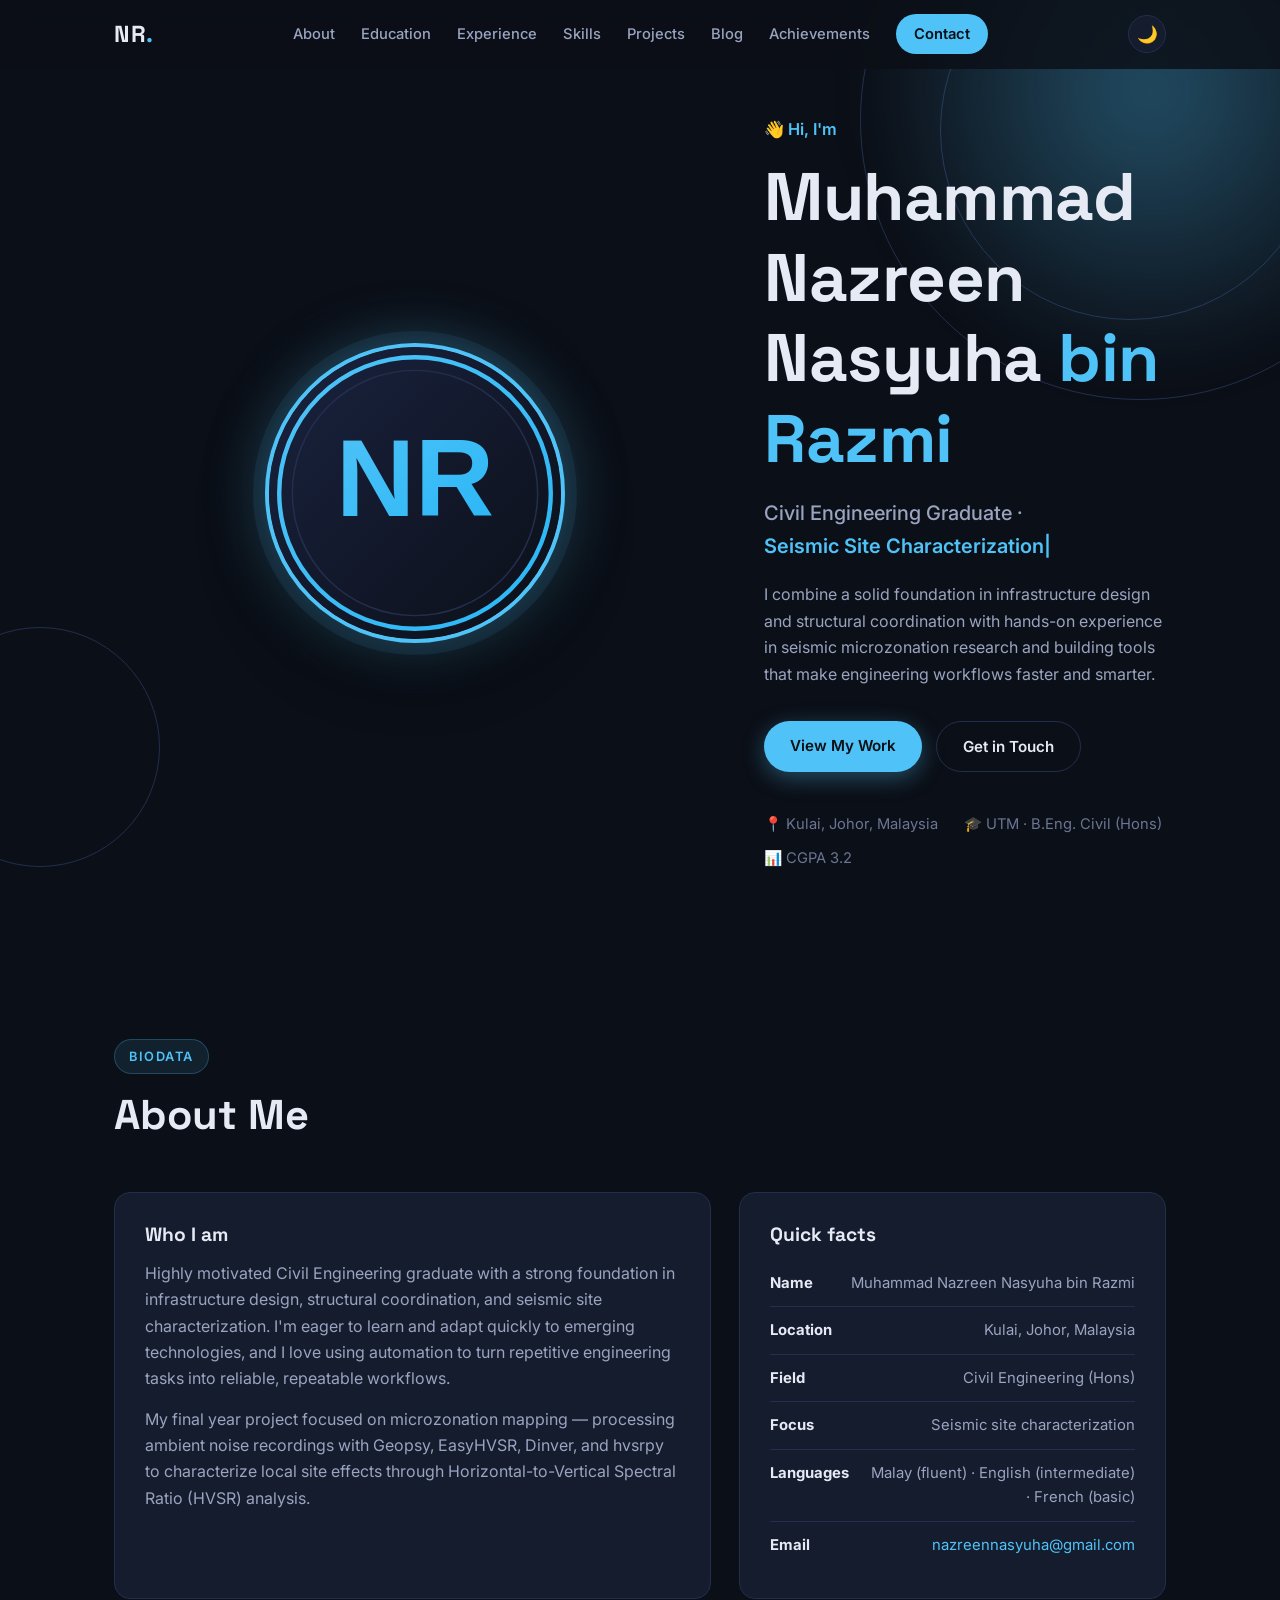
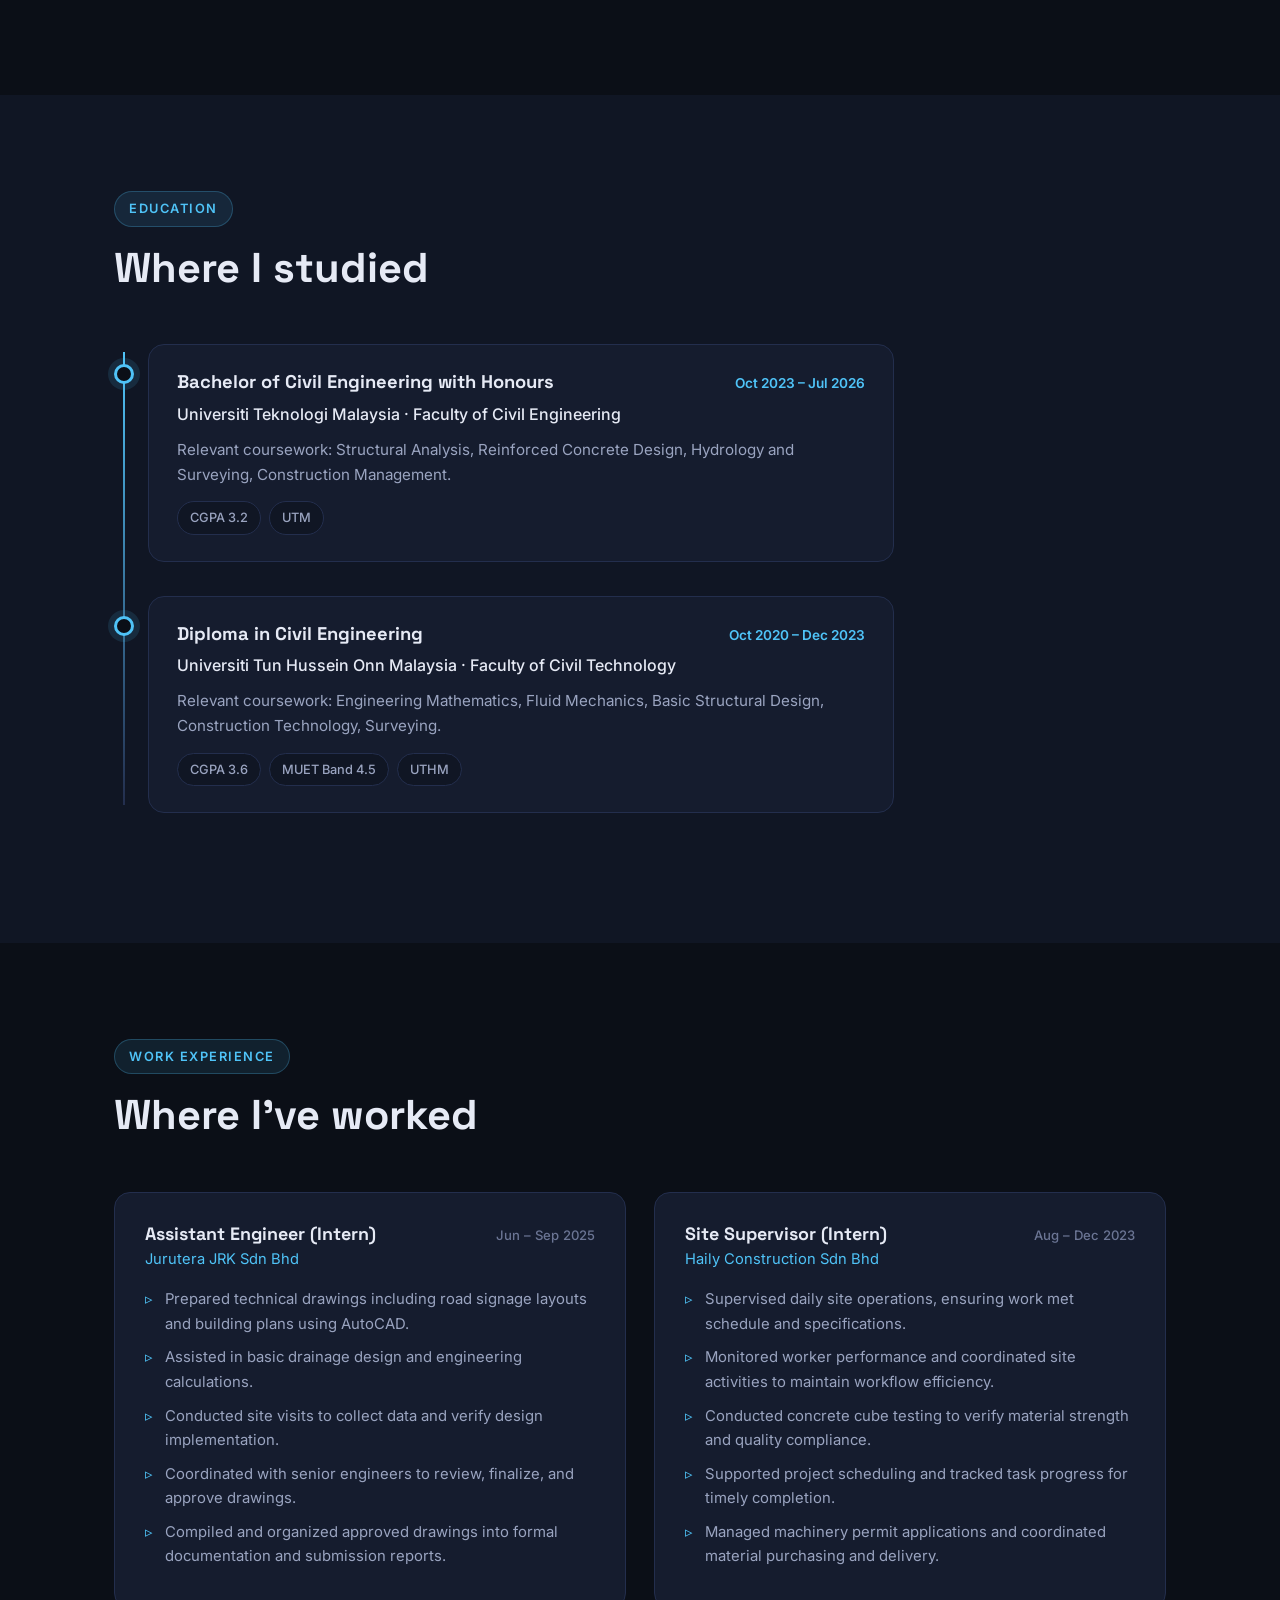
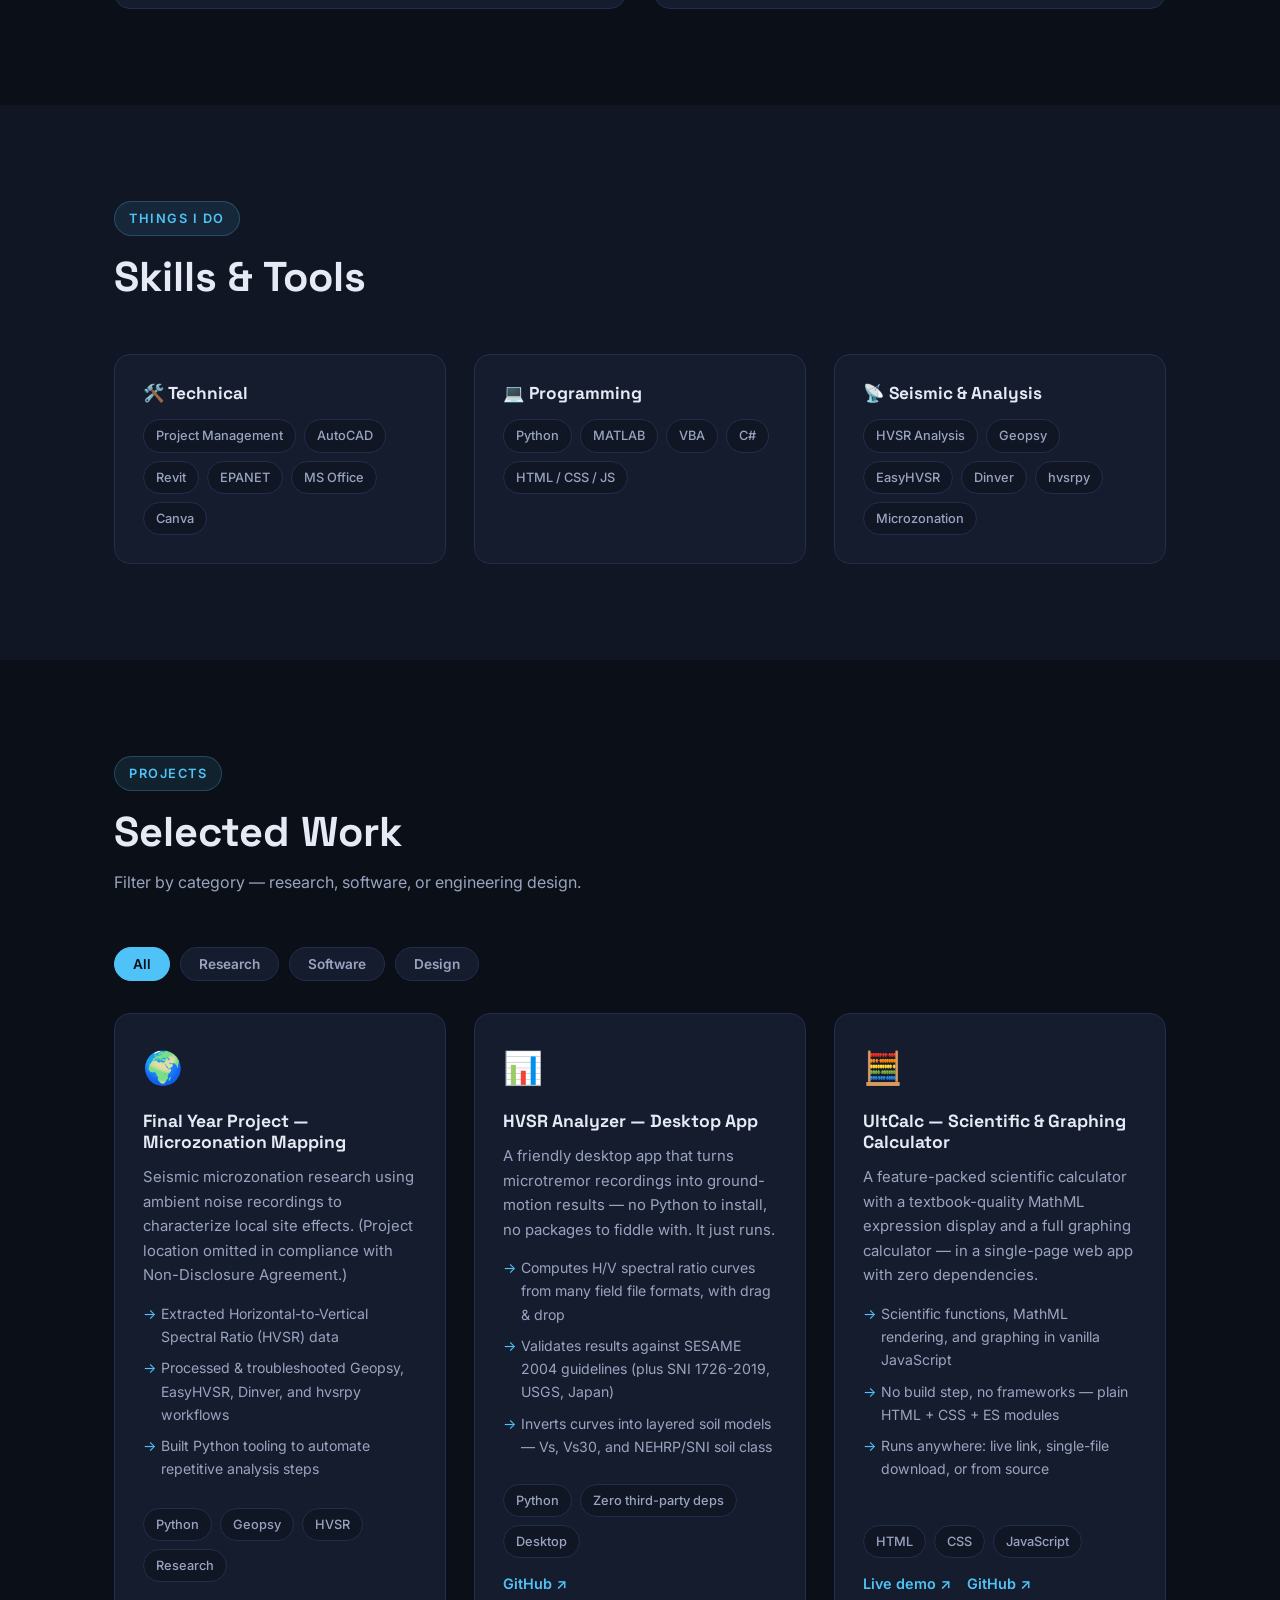
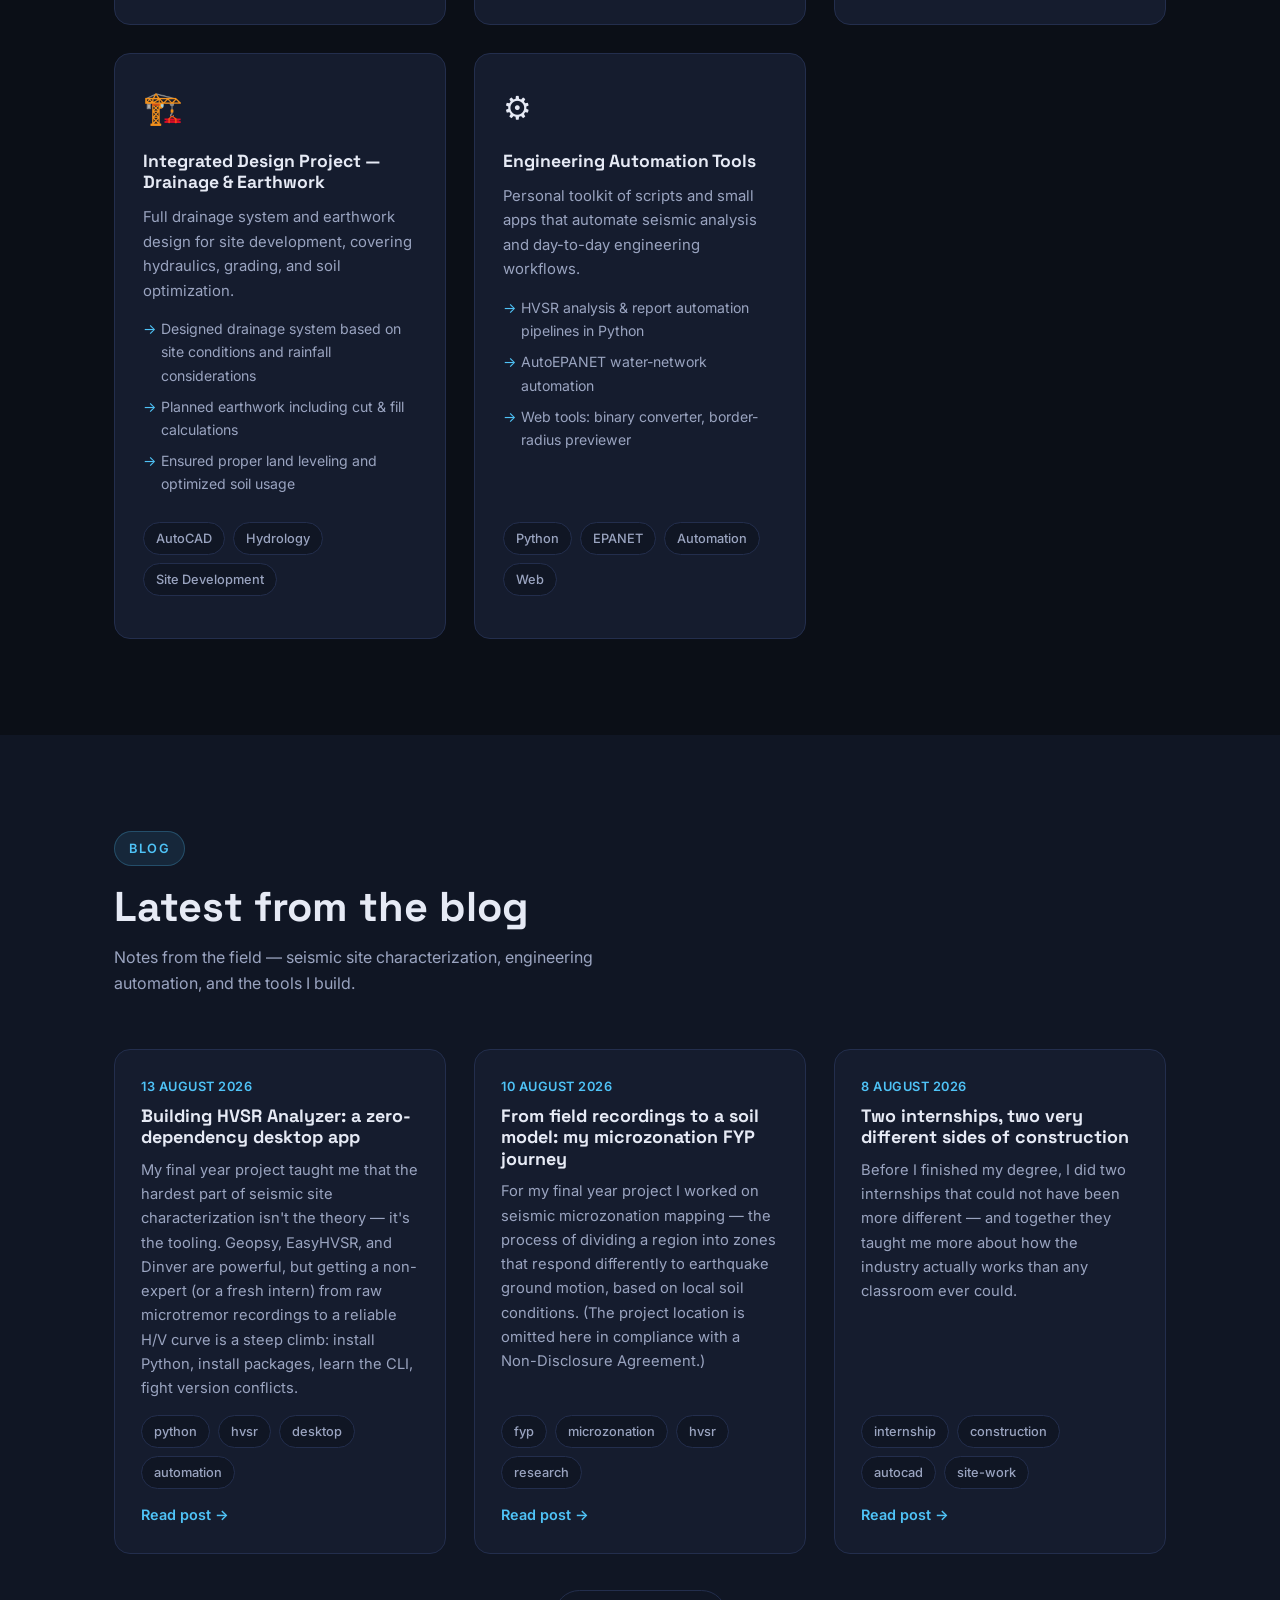
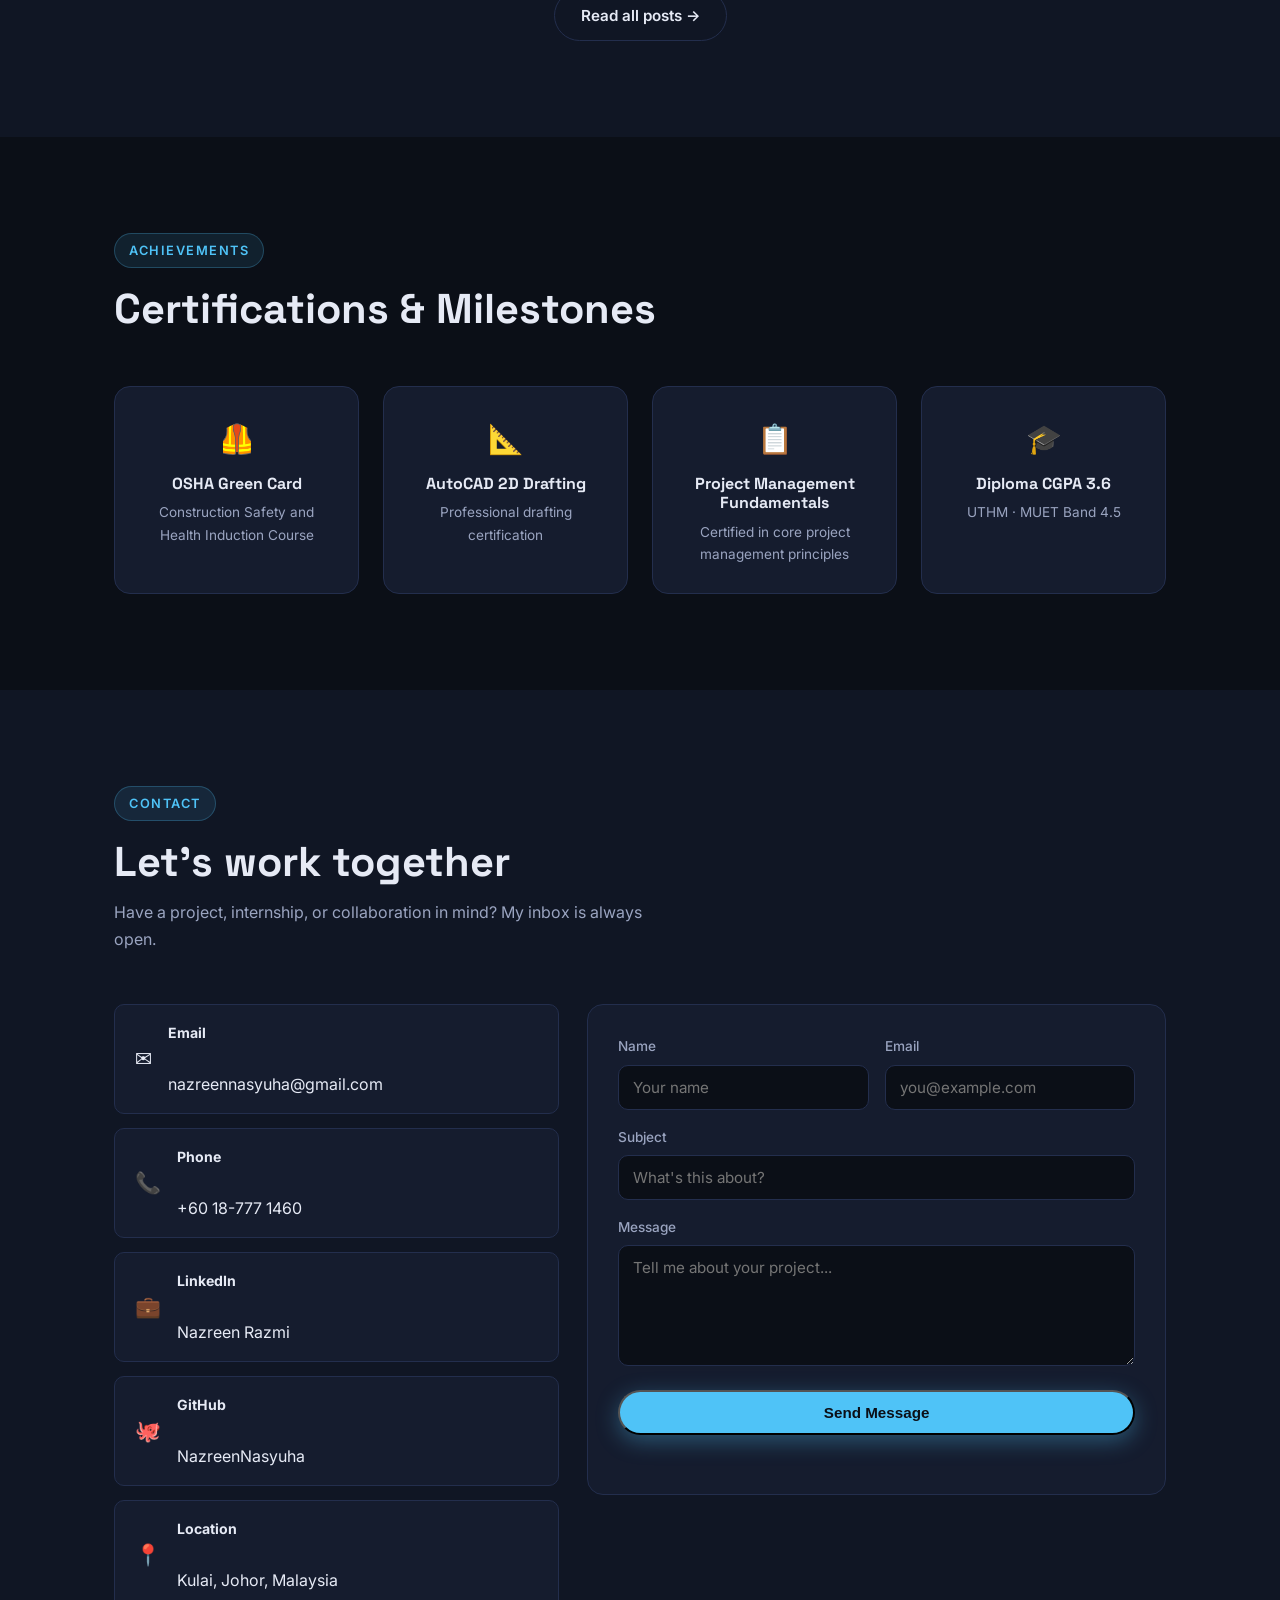
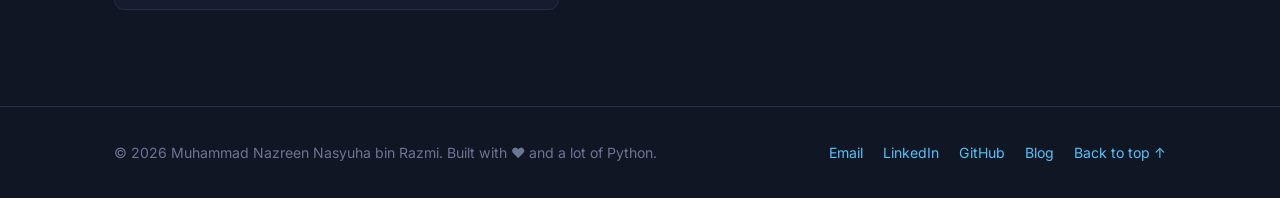
==== index.html @ c6baf962 "Add interactivity, homepage blog teaser, and third post Theme toggle, typing hero rotator, scrollspy" ====
<!DOCTYPE html>
<html lang="en">
<head>
  <meta charset="UTF-8" />
  <meta name="viewport" content="width=device-width, initial-scale=1.0" />
  <meta name="description" content="Muhammad Nazreen Nasyuha bin Razmi — Civil Engineering graduate specializing in seismic site characterization and engineering automation." />
  <title>Nazreen Razmi — Civil Engineer & Seismic Researcher</title>
  <link rel="preconnect" href="https://fonts.googleapis.com" />
  <link rel="preconnect" href="https://fonts.gstatic.com" crossorigin />
  <link href="https://fonts.googleapis.com/css2?family=Space+Grotesk:wght@400;500;600;700&family=Inter:wght@400;500;600&display=swap" rel="stylesheet" />
  <link rel="stylesheet" href="style.css" />
</head>
<body data-theme="dark">

  <!-- ============ NAVBAR ============ -->
  <header class="nav">
    <div class="nav-inner container">
      <a href="index.html" class="logo">NR<span class="logo-dot">.</span></a>
      <nav class="nav-links" id="navLinks">
        <a href="#about">About</a>
        <a href="#education">Education</a>
        <a href="#experience">Experience</a>
        <a href="#skills">Skills</a>
        <a href="#projects">Projects</a>
        <a href="blog/index.html">Blog</a>
        <a href="#achievements">Achievements</a>
        <a href="#contact" class="nav-cta">Contact</a>
      </nav>
      <div class="nav-actions">
        <button class="theme-toggle" id="themeToggle" aria-label="Toggle dark / light theme" title="Toggle theme">
          <span class="theme-icon theme-sun">☀️</span>
          <span class="theme-icon theme-moon">🌙</span>
        </button>
        <button class="nav-toggle" id="navToggle" aria-label="Toggle menu">
          <span></span><span></span><span></span>
        </button>
      </div>
    </div>
  </header>

  <!-- ============ HERO ============ -->
  <section class="hero" id="home">
    <div class="hero-bg" aria-hidden="true">
      <span class="ring ring-1"></span>
      <span class="ring ring-2"></span>
      <span class="ring ring-3"></span>
    </div>
    <div class="container hero-inner">
      <div class="hero-avatar reveal" aria-hidden="false">
        <!--
          Drop a real photo at assets/profile.jpg and it will be used automatically.
          Until then, the monogram avatar (assets/profile.svg) is shown.
        -->
        <img src="assets/profile.jpg" alt="Nazreen Razmi"
             onerror="this.onerror=null; this.src='assets/profile.svg';" />
      </div>
      <div class="hero-text">
      <p class="hero-eyebrow reveal">👋 Hi, I'm</p>
      <h1 class="hero-name reveal">
        Muhammad Nazreen<br />Nasyuha <span class="accent">bin Razmi</span>
      </h1>
      <p class="hero-title reveal">
        Civil Engineering Graduate · <span class="rotator" id="rotator">Seismic Site Characterization</span>
      </p>
      <p class="hero-sub reveal">
        I combine a solid foundation in infrastructure design and structural coordination with
        hands-on experience in seismic microzonation research and building tools that make
        engineering workflows faster and smarter.
      </p>
      <div class="hero-actions reveal">
        <a href="#projects" class="btn btn-primary">View My Work</a>
        <a href="#contact" class="btn btn-ghost">Get in Touch</a>
      </div>
      <div class="hero-meta reveal">
        <span>📍 Kulai, Johor, Malaysia</span>
        <span>🎓 UTM · B.Eng. Civil (Hons)</span>
        <span>📊 CGPA 3.2</span>
      </div>
      </div>
    </div>
  </section>

  <!-- ============ ABOUT / BIODATA ============ -->
  <section class="section" id="about">
    <div class="container">
      <div class="section-head reveal">
        <span class="section-tag">Biodata</span>
        <h2>About Me</h2>
      </div>
      <div class="about-grid">
        <div class="about-card reveal">
          <h3>Who I am</h3>
          <p>
            Highly motivated Civil Engineering graduate with a strong foundation in infrastructure
            design, structural coordination, and seismic site characterization. I'm eager to learn
            and adapt quickly to emerging technologies, and I love using automation to turn
            repetitive engineering tasks into reliable, repeatable workflows.
          </p>
          <p>
            My final year project focused on microzonation mapping — processing ambient noise
            recordings with Geopsy, EasyHVSR, Dinver, and hvsrpy to characterize local site
            effects through Horizontal-to-Vertical Spectral Ratio (HVSR) analysis.
          </p>
        </div>
        <div class="about-facts reveal">
          <h3>Quick facts</h3>
          <ul class="facts">
            <li><strong>Name</strong><span>Muhammad Nazreen Nasyuha bin Razmi</span></li>
            <li><strong>Location</strong><span>Kulai, Johor, Malaysia</span></li>
            <li><strong>Field</strong><span>Civil Engineering (Hons)</span></li>
            <li><strong>Focus</strong><span>Seismic site characterization</span></li>
            <li><strong>Languages</strong><span>Malay (fluent) · English (intermediate) · French (basic)</span></li>
            <li><strong>Email</strong><span><a href="mailto:nazreennasyuha@gmail.com">nazreennasyuha@gmail.com</a></span></li>
          </ul>
        </div>
      </div>
    </div>
  </section>

  <!-- ============ EDUCATION ============ -->
  <section class="section section-alt" id="education">
    <div class="container">
      <div class="section-head reveal">
        <span class="section-tag">Education</span>
        <h2>Where I studied</h2>
      </div>
      <div class="timeline">
        <div class="timeline-item reveal">
          <div class="timeline-marker"></div>
          <div class="timeline-card">
            <div class="timeline-head">
              <h3>Bachelor of Civil Engineering with Honours</h3>
              <span class="timeline-date">Oct 2023 – Jul 2026</span>
            </div>
            <p class="timeline-org">Universiti Teknologi Malaysia · Faculty of Civil Engineering</p>
            <p class="timeline-body">
              Relevant coursework: Structural Analysis, Reinforced Concrete Design, Hydrology and
              Surveying, Construction Management.
            </p>
            <div class="timeline-tags">
              <span class="chip">CGPA 3.2</span>
              <span class="chip">UTM</span>
            </div>
          </div>
        </div>
        <div class="timeline-item reveal">
          <div class="timeline-marker"></div>
          <div class="timeline-card">
            <div class="timeline-head">
              <h3>Diploma in Civil Engineering</h3>
              <span class="timeline-date">Oct 2020 – Dec 2023</span>
            </div>
            <p class="timeline-org">Universiti Tun Hussein Onn Malaysia · Faculty of Civil Technology</p>
            <p class="timeline-body">
              Relevant coursework: Engineering Mathematics, Fluid Mechanics, Basic Structural
              Design, Construction Technology, Surveying.
            </p>
            <div class="timeline-tags">
              <span class="chip">CGPA 3.6</span>
              <span class="chip">MUET Band 4.5</span>
              <span class="chip">UTHM</span>
            </div>
          </div>
        </div>
      </div>
    </div>
  </section>

  <!-- ============ EXPERIENCE ============ -->
  <section class="section" id="experience">
    <div class="container">
      <div class="section-head reveal">
        <span class="section-tag">Work Experience</span>
        <h2>Where I've worked</h2>
      </div>
      <div class="exp-grid">
        <article class="exp-card reveal">
          <div class="exp-top">
            <div>
              <h3>Assistant Engineer (Intern)</h3>
              <p class="exp-org">Jurutera JRK Sdn Bhd</p>
            </div>
            <span class="exp-date">Jun – Sep 2025</span>
          </div>
          <ul class="exp-list">
            <li>Prepared technical drawings including road signage layouts and building plans using AutoCAD.</li>
            <li>Assisted in basic drainage design and engineering calculations.</li>
            <li>Conducted site visits to collect data and verify design implementation.</li>
            <li>Coordinated with senior engineers to review, finalize, and approve drawings.</li>
            <li>Compiled and organized approved drawings into formal documentation and submission reports.</li>
          </ul>
        </article>
        <article class="exp-card reveal">
          <div class="exp-top">
            <div>
              <h3>Site Supervisor (Intern)</h3>
              <p class="exp-org">Haily Construction Sdn Bhd</p>
            </div>
            <span class="exp-date">Aug – Dec 2023</span>
          </div>
          <ul class="exp-list">
            <li>Supervised daily site operations, ensuring work met schedule and specifications.</li>
            <li>Monitored worker performance and coordinated site activities to maintain workflow efficiency.</li>
            <li>Conducted concrete cube testing to verify material strength and quality compliance.</li>
            <li>Supported project scheduling and tracked task progress for timely completion.</li>
            <li>Managed machinery permit applications and coordinated material purchasing and delivery.</li>
          </ul>
        </article>
      </div>
    </div>
  </section>

  <!-- ============ SKILLS ============ -->
  <section class="section section-alt" id="skills">
    <div class="container">
      <div class="section-head reveal">
        <span class="section-tag">Things I do</span>
        <h2>Skills &amp; Tools</h2>
      </div>
      <div class="skills-grid">
        <div class="skill-card reveal">
          <h3>🛠️ Technical</h3>
          <div class="skill-tags">
            <span class="chip">Project Management</span>
            <span class="chip">AutoCAD</span>
            <span class="chip">Revit</span>
            <span class="chip">EPANET</span>
            <span class="chip">MS Office</span>
            <span class="chip">Canva</span>
          </div>
        </div>
        <div class="skill-card reveal">
          <h3>💻 Programming</h3>
          <div class="skill-tags">
            <span class="chip">Python</span>
            <span class="chip">MATLAB</span>
            <span class="chip">VBA</span>
            <span class="chip">C#</span>
            <span class="chip">HTML / CSS / JS</span>
          </div>
        </div>
        <div class="skill-card reveal">
          <h3>📡 Seismic &amp; Analysis</h3>
          <div class="skill-tags">
            <span class="chip">HVSR Analysis</span>
            <span class="chip">Geopsy</span>
            <span class="chip">EasyHVSR</span>
            <span class="chip">Dinver</span>
            <span class="chip">hvsrpy</span>
            <span class="chip">Microzonation</span>
          </div>
        </div>
      </div>
    </div>
  </section>

  <!-- ============ PROJECTS ============ -->
  <section class="section" id="projects">
    <div class="container">
      <div class="section-head reveal">
        <span class="section-tag">Projects</span>
        <h2>Selected Work</h2>
        <p class="section-sub">Filter by category — research, software, or engineering design.</p>
      </div>
      <div class="filter-bar reveal" id="projectFilters">
        <button class="filter-chip active" data-filter="all">All</button>
        <button class="filter-chip" data-filter="research">Research</button>
        <button class="filter-chip" data-filter="software">Software</button>
        <button class="filter-chip" data-filter="design">Design</button>
      </div>
      <div class="project-grid" id="projectGrid">
        <article class="project-card reveal" data-category="research">
          <div class="project-icon">🌍</div>
          <h3>Final Year Project — Microzonation Mapping</h3>
          <p>
            Seismic microzonation research using ambient noise recordings to characterize local
            site effects. (Project location omitted in compliance with Non-Disclosure Agreement.)
          </p>
          <ul class="project-points">
            <li>Extracted Horizontal-to-Vertical Spectral Ratio (HVSR) data</li>
            <li>Processed &amp; troubleshooted Geopsy, EasyHVSR, Dinver, and hvsrpy workflows</li>
            <li>Built Python tooling to automate repetitive analysis steps</li>
          </ul>
          <div class="project-tags">
            <span class="chip">Python</span>
            <span class="chip">Geopsy</span>
            <span class="chip">HVSR</span>
            <span class="chip">Research</span>
          </div>
        </article>
        <article class="project-card reveal" data-category="software">
          <div class="project-icon">📊</div>
          <h3>HVSR Analyzer — Desktop App</h3>
          <p>
            A friendly desktop app that turns microtremor recordings into ground-motion results —
            no Python to install, no packages to fiddle with. It just runs.
          </p>
          <ul class="project-points">
            <li>Computes H/V spectral ratio curves from many field file formats, with drag &amp; drop</li>
            <li>Validates results against SESAME 2004 guidelines (plus SNI 1726-2019, USGS, Japan)</li>
            <li>Inverts curves into layered soil models — Vs, Vs30, and NEHRP/SNI soil class</li>
          </ul>
          <div class="project-tags">
            <span class="chip">Python</span>
            <span class="chip">Zero third-party deps</span>
            <span class="chip">Desktop</span>
          </div>
          <div class="project-links">
            <a href="https://github.com/NazreenNasyuha/HVSR_Analyzer" target="_blank" rel="noopener">GitHub ↗</a>
          </div>
        </article>
        <article class="project-card reveal" data-category="software">
          <div class="project-icon">🧮</div>
          <h3>UltCalc — Scientific &amp; Graphing Calculator</h3>
          <p>
            A feature-packed scientific calculator with a textbook-quality MathML expression
            display and a full graphing calculator — in a single-page web app with zero dependencies.
          </p>
          <ul class="project-points">
            <li>Scientific functions, MathML rendering, and graphing in vanilla JavaScript</li>
            <li>No build step, no frameworks — plain HTML + CSS + ES modules</li>
            <li>Runs anywhere: live link, single-file download, or from source</li>
          </ul>
          <div class="project-tags">
            <span class="chip">HTML</span>
            <span class="chip">CSS</span>
            <span class="chip">JavaScript</span>
          </div>
          <div class="project-links">
            <a href="https://nazreennasyuha.github.io/UtlCalculator/" target="_blank" rel="noopener">Live demo ↗</a>
            <a href="https://github.com/NazreenNasyuha/UtlCalculator" target="_blank" rel="noopener">GitHub ↗</a>
          </div>
        </article>
        <article class="project-card reveal" data-category="design">
          <div class="project-icon">🏗️</div>
          <h3>Integrated Design Project — Drainage &amp; Earthwork</h3>
          <p>
            Full drainage system and earthwork design for site development, covering hydraulics,
            grading, and soil optimization.
          </p>
          <ul class="project-points">
            <li>Designed drainage system based on site conditions and rainfall considerations</li>
            <li>Planned earthwork including cut &amp; fill calculations</li>
            <li>Ensured proper land leveling and optimized soil usage</li>
          </ul>
          <div class="project-tags">
            <span class="chip">AutoCAD</span>
            <span class="chip">Hydrology</span>
            <span class="chip">Site Development</span>
          </div>
        </article>
        <article class="project-card reveal" data-category="software">
          <div class="project-icon">⚙️</div>
          <h3>Engineering Automation Tools</h3>
          <p>
            Personal toolkit of scripts and small apps that automate seismic analysis and
            day-to-day engineering workflows.
          </p>
          <ul class="project-points">
            <li>HVSR analysis &amp; report automation pipelines in Python</li>
            <li>AutoEPANET water-network automation</li>
            <li>Web tools: binary converter, border-radius previewer</li>
          </ul>
          <div class="project-tags">
            <span class="chip">Python</span>
            <span class="chip">EPANET</span>
            <span class="chip">Automation</span>
            <span class="chip">Web</span>
          </div>
        </article>
      </div>
    </div>
  </section>

  <!-- ============ BLOG TEASER ============ -->
  <section class="section section-alt" id="blog">
    <div class="container">
      <div class="section-head reveal">
        <span class="section-tag">Blog</span>
        <h2>Latest from the blog</h2>
        <p class="section-sub">Notes from the field — seismic site characterization, engineering automation, and the tools I build.</p>
      </div>
      <!-- BLOG-TEASER-START -->
<div class="blog-grid" id="blogTeaser">
        <article class="blog-card reveal visible">
          <span class="blog-date">13 August 2026</span>
          <h3><a href="blog/posts/building-hvsr-analyzer.html">Building HVSR Analyzer: a zero-dependency desktop app</a></h3>
          <p>My final year project taught me that the hardest part of seismic site characterization isn't the theory — it's the tooling. Geopsy, EasyHVSR, and Dinver are powerful, but getting a non-expert (or a fresh intern) from raw microtremor recordings to a reliable H/V curve is a steep climb: install Python, install packages, learn the CLI, fight version conflicts.</p>
          <div class="project-tags"><span class="chip">python</span>
            <span class="chip">hvsr</span>
            <span class="chip">desktop</span>
            <span class="chip">automation</span></div>
          <a class="read-more" href="blog/posts/building-hvsr-analyzer.html">Read post →</a>
        </article>
        <article class="blog-card reveal visible">
          <span class="blog-date">10 August 2026</span>
          <h3><a href="blog/posts/from-field-recordings-to-soil-model.html">From field recordings to a soil model: my microzonation FYP journey</a></h3>
          <p>For my final year project I worked on seismic microzonation mapping — the process of dividing a region into zones that respond differently to earthquake ground motion, based on local soil conditions. (The project location is omitted here in compliance with a Non-Disclosure Agreement.)</p>
          <div class="project-tags"><span class="chip">fyp</span>
            <span class="chip">microzonation</span>
            <span class="chip">hvsr</span>
            <span class="chip">research</span></div>
          <a class="read-more" href="blog/posts/from-field-recordings-to-soil-model.html">Read post →</a>
        </article>
        <article class="blog-card reveal visible">
          <span class="blog-date">8 August 2026</span>
          <h3><a href="blog/posts/two-internships-two-sides-of-construction.html">Two internships, two very different sides of construction</a></h3>
          <p>Before I finished my degree, I did two internships that could not have been more different — and together they taught me more about how the industry actually works than any classroom ever could.</p>
          <div class="project-tags"><span class="chip">internship</span>
            <span class="chip">construction</span>
            <span class="chip">autocad</span>
            <span class="chip">site-work</span></div>
          <a class="read-more" href="blog/posts/two-internships-two-sides-of-construction.html">Read post →</a>
        </article>
      </div>
<!-- BLOG-TEASER-END -->
      <div class="teaser-more reveal">
        <a href="blog/index.html" class="btn btn-ghost">Read all posts →</a>
      </div>
    </div>
  </section>

  <!-- ============ ACHIEVEMENTS ============ -->
  <section class="section" id="achievements">
    <div class="container">
      <div class="section-head reveal">
        <span class="section-tag">Achievements</span>
        <h2>Certifications &amp; Milestones</h2>
      </div>
      <div class="ach-grid">
        <div class="ach-card reveal">
          <span class="ach-icon">🦺</span>
          <h3>OSHA Green Card</h3>
          <p>Construction Safety and Health Induction Course</p>
        </div>
        <div class="ach-card reveal">
          <span class="ach-icon">📐</span>
          <h3>AutoCAD 2D Drafting</h3>
          <p>Professional drafting certification</p>
        </div>
        <div class="ach-card reveal">
          <span class="ach-icon">📋</span>
          <h3>Project Management Fundamentals</h3>
          <p>Certified in core project management principles</p>
        </div>
        <div class="ach-card reveal">
          <span class="ach-icon">🎓</span>
          <h3>Diploma CGPA 3.6</h3>
          <p>UTHM · MUET Band 4.5</p>
        </div>
      </div>
    </div>
  </section>

  <!-- ============ CONTACT ============ -->
  <section class="section section-alt" id="contact">
    <div class="container">
      <div class="section-head reveal">
        <span class="section-tag">Contact</span>
        <h2>Let's work together</h2>
        <p class="section-sub">Have a project, internship, or collaboration in mind? My inbox is always open.</p>
      </div>
      <div class="contact-grid">
        <div class="contact-info reveal">
          <a href="mailto:nazreennasyuha@gmail.com" class="contact-row">
            <span class="contact-icon">✉️</span>
            <span><strong>Email</strong><br />nazreennasyuha@gmail.com</span>
          </a>
          <a href="tel:+60187771460" class="contact-row">
            <span class="contact-icon">📞</span>
            <span><strong>Phone</strong><br />+60 18-777 1460</span>
          </a>
          <a href="https://www.linkedin.com/in/nazreenrazmi/" target="_blank" rel="noopener" class="contact-row">
            <span class="contact-icon">💼</span>
            <span><strong>LinkedIn</strong><br />Nazreen Razmi</span>
          </a>
          <a href="https://github.com/NazreenNasyuha" target="_blank" rel="noopener" class="contact-row">
            <span class="contact-icon">🐙</span>
            <span><strong>GitHub</strong><br />NazreenNasyuha</span>
          </a>
          <div class="contact-row">
            <span class="contact-icon">📍</span>
            <span><strong>Location</strong><br />Kulai, Johor, Malaysia</span>
          </div>
        </div>
        <form class="contact-form reveal" id="contactForm">
          <div class="form-row">
            <div class="form-field">
              <label for="name">Name</label>
              <input type="text" id="name" name="name" placeholder="Your name" required />
            </div>
            <div class="form-field">
              <label for="email">Email</label>
              <input type="email" id="email" name="email" placeholder="you@example.com" required />
            </div>
          </div>
          <div class="form-field">
            <label for="subject">Subject</label>
            <input type="text" id="subject" name="subject" placeholder="What's this about?" />
          </div>
          <div class="form-field">
            <label for="message">Message</label>
            <textarea id="message" name="message" rows="5" placeholder="Tell me about your project..." required></textarea>
          </div>
          <button type="submit" class="btn btn-primary btn-block">Send Message</button>
          <p class="form-note" id="formNote"></p>
        </form>
      </div>
    </div>
  </section>

  <!-- ============ FOOTER ============ -->
  <footer class="footer">
    <div class="container footer-inner">
      <p>© <span id="year"></span> Muhammad Nazreen Nasyuha bin Razmi. Built with ❤️ and a lot of Python.</p>
      <div class="footer-links">
        <a href="mailto:nazreennasyuha@gmail.com">Email</a>
        <a href="https://www.linkedin.com/in/nazreenrazmi/" target="_blank" rel="noopener">LinkedIn</a>
        <a href="https://github.com/NazreenNasyuha" target="_blank" rel="noopener">GitHub</a>
        <a href="blog/index.html">Blog</a>
        <a href="#home">Back to top ↑</a>
      </div>
    </div>
  </footer>

  <button class="to-top" id="toTop" aria-label="Back to top">↑</button>

  <script src="script.js"></script>
</body>
</html>
---- style.css ----
/* ============================================================
   Nazreen Razmi — Portfolio
   Modern dark theme (with light theme via [data-theme="light"])
   ============================================================ */

:root {
  --bg: #0b0f17;
  --bg-alt: #101624;
  --bg-card: #151c2e;
  --bg-card-hover: #1a2340;
  --border: #232e4d;
  --text: #e6eaf5;
  --text-dim: #9aa4c0;
  --text-faint: #6b7594;
  --accent: #4fc3f7;
  --accent-strong: #29b6f6;
  --accent-glow: rgba(79, 195, 247, 0.35);
  --nav-bg: rgba(11, 15, 23, 0.82);
  --radius: 16px;
  --radius-sm: 10px;
  --maxw: 1100px;
  --nav-h: 68px;
}

/* ---------- Light theme ---------- */
[data-theme="light"] {
  --bg: #f6f8fc;
  --bg-alt: #eef2f9;
  --bg-card: #ffffff;
  --bg-card-hover: #f0f4fb;
  --border: #dbe2ef;
  --text: #141a2e;
  --text-dim: #4a5570;
  --text-faint: #7b86a3;
  --accent: #0288d1;
  --accent-strong: #0277bd;
  --accent-glow: rgba(2, 136, 209, 0.18);
  --nav-bg: rgba(246, 248, 252, 0.85);
}

* {
  margin: 0;
  padding: 0;
  box-sizing: border-box;
}

html {
  scroll-behavior: smooth;
  scroll-padding-top: var(--nav-h);
}

body {
  font-family: "Inter", system-ui, -apple-system, "Segoe UI", sans-serif;
  background: var(--bg);
  color: var(--text);
  line-height: 1.65;
  -webkit-font-smoothing: antialiased;
  transition: background 0.3s ease, color 0.3s ease;
}

h1, h2, h3 {
  font-family: "Space Grotesk", "Inter", sans-serif;
  line-height: 1.2;
}

a {
  color: var(--accent);
  text-decoration: none;
  transition: color 0.2s ease;
}

a:hover {
  color: var(--accent-strong);
}

img {
  max-width: 100%;
}

.container {
  max-width: var(--maxw);
  margin: 0 auto;
  padding: 0 24px;
}

.accent {
  color: var(--accent);
}

/* ---------- Navbar ---------- */
.nav {
  position: fixed;
  top: 0;
  left: 0;
  right: 0;
  z-index: 100;
  background: var(--nav-bg);
  backdrop-filter: blur(12px);
  -webkit-backdrop-filter: blur(12px);
  border-bottom: 1px solid transparent;
  transition: border-color 0.3s ease, background 0.3s ease;
}

.nav.scrolled {
  border-color: var(--border);
}

.nav-inner {
  height: var(--nav-h);
  display: flex;
  align-items: center;
  justify-content: space-between;
}

.logo {
  font-family: "Space Grotesk", sans-serif;
  font-size: 1.45rem;
  font-weight: 700;
  color: var(--text);
  letter-spacing: 0.5px;
}

.logo-dot {
  color: var(--accent);
}

.nav-links {
  display: flex;
  align-items: center;
  gap: 26px;
}

.nav-links a {
  color: var(--text-dim);
  font-size: 0.92rem;
  font-weight: 500;
  position: relative;
}

.nav-links a:hover {
  color: var(--text);
}

.nav-links a.active {
  color: var(--accent);
}

.nav-links .nav-cta {
  color: var(--bg);
  background: var(--accent);
  padding: 8px 18px;
  border-radius: 999px;
  font-weight: 600;
}

.nav-links .nav-cta:hover {
  background: var(--accent-strong);
  color: var(--bg);
}

.nav-actions {
  display: flex;
  align-items: center;
  gap: 14px;
}

.theme-toggle {
  display: flex;
  align-items: center;
  justify-content: center;
  width: 38px;
  height: 38px;
  border-radius: 50%;
  background: var(--bg-card);
  border: 1px solid var(--border);
  cursor: pointer;
  font-size: 1.05rem;
  transition: border-color 0.2s ease, transform 0.2s ease;
}

.theme-toggle:hover {
  border-color: var(--accent);
  transform: rotate(15deg);
}

.theme-icon {
  display: none;
}

[data-theme="dark"] .theme-moon { display: inline; }
[data-theme="light"] .theme-sun { display: inline; }

.nav-toggle {
  display: none;
  flex-direction: column;
  gap: 5px;
  background: none;
  border: none;
  cursor: pointer;
  padding: 6px;
}

.nav-toggle span {
  width: 24px;
  height: 2px;
  background: var(--text);
  border-radius: 2px;
  transition: transform 0.25s ease, opacity 0.25s ease;
}

.nav-toggle.open span:nth-child(1) { transform: translateY(7px) rotate(45deg); }
.nav-toggle.open span:nth-child(2) { opacity: 0; }
.nav-toggle.open span:nth-child(3) { transform: translateY(-7px) rotate(-45deg); }

/* ---------- Hero ---------- */
.hero {
  position: relative;
  min-height: 100vh;
  display: flex;
  align-items: center;
  padding: calc(var(--nav-h) + 48px) 0 72px;
  overflow: hidden;
}

.hero-bg {
  position: absolute;
  inset: 0;
  pointer-events: none;
}

.ring {
  position: absolute;
  border-radius: 50%;
  border: 1px solid var(--border);
}

.ring-1 { width: 560px; height: 560px; top: -160px; right: -140px; }
.ring-2 { width: 380px; height: 380px; top: -60px; right: -40px; }
.ring-3 { width: 240px; height: 240px; bottom: 8%; left: -80px; }

.hero::after {
  content: "";
  position: absolute;
  width: 620px;
  height: 620px;
  top: -220px;
  right: -180px;
  background: radial-gradient(circle, var(--accent-glow), transparent 65%);
  filter: blur(30px);
  z-index: 0;
}

.hero-inner {
  position: relative;
  z-index: 1;
  display: grid;
  grid-template-columns: 1.5fr 1fr;
  align-items: center;
  gap: 48px;
}

.hero-eyebrow {
  color: var(--accent);
  font-weight: 600;
  font-size: 1.02rem;
  margin-bottom: 14px;
}

.hero-name {
  font-size: clamp(2.5rem, 6vw, 4.2rem);
  font-weight: 700;
  letter-spacing: -0.5px;
  margin-bottom: 18px;
}

.hero-title {
  font-size: clamp(1rem, 2.2vw, 1.25rem);
  color: var(--text-dim);
  font-weight: 500;
  margin-bottom: 18px;
}

.rotator {
  color: var(--accent);
  font-weight: 600;
  display: inline-block;
}

.rotator::after {
  content: "|";
  animation: blink 0.9s step-end infinite;
  color: var(--accent);
}

@keyframes blink {
  0%, 100% { opacity: 1; }
  50% { opacity: 0; }
}

.hero-sub {
  max-width: 640px;
  color: var(--text-dim);
  margin-bottom: 34px;
}

.hero-actions {
  display: flex;
  gap: 14px;
  flex-wrap: wrap;
  margin-bottom: 40px;
}

.hero-meta {
  display: flex;
  flex-wrap: wrap;
  gap: 10px 26px;
  color: var(--text-faint);
  font-size: 0.92rem;
}

/* ---------- Hero avatar / photo ---------- */
.hero-avatar {
  display: flex;
  justify-content: center;
  align-items: center;
}

.hero-avatar img {
  width: min(300px, 70vw);
  height: min(300px, 70vw);
  object-fit: cover;
  border-radius: 50%;
  border: 4px solid var(--accent);
  box-shadow: 0 0 0 12px rgba(79, 195, 247, 0.08),
              0 0 60px var(--accent-glow),
              0 24px 60px rgba(0, 0, 0, 0.5);
  background: var(--bg-card);
}

[data-theme="light"] .hero-avatar img {
  box-shadow: 0 0 0 12px rgba(2, 136, 209, 0.08),
              0 0 50px var(--accent-glow),
              0 18px 40px rgba(20, 26, 46, 0.12);
}

/* ---------- Buttons ---------- */
.btn {
  display: inline-block;
  padding: 12px 26px;
  border-radius: 999px;
  font-weight: 600;
  font-size: 0.95rem;
  transition: transform 0.2s ease, box-shadow 0.2s ease, background 0.2s ease, color 0.2s ease;
}

.btn-primary {
  background: var(--accent);
  color: var(--bg);
  box-shadow: 0 6px 22px var(--accent-glow);
}

.btn-primary:hover {
  background: var(--accent-strong);
  color: var(--bg);
  transform: translateY(-2px);
  box-shadow: 0 10px 30px var(--accent-glow);
}

.btn-ghost {
  border: 1px solid var(--border);
  color: var(--text);
  background: transparent;
}

.btn-ghost:hover {
  border-color: var(--accent);
  color: var(--accent);
  transform: translateY(-2px);
}

.btn-block {
  width: 100%;
  text-align: center;
}

/* ---------- Sections ---------- */
.section {
  padding: 96px 0;
}

.section-alt {
  background: var(--bg-alt);
}

.section-head {
  margin-bottom: 52px;
}

.section-tag {
  display: inline-block;
  font-size: 0.8rem;
  font-weight: 600;
  letter-spacing: 1.5px;
  text-transform: uppercase;
  color: var(--accent);
  background: rgba(79, 195, 247, 0.1);
  border: 1px solid rgba(79, 195, 247, 0.25);
  padding: 6px 14px;
  border-radius: 999px;
  margin-bottom: 16px;
}

[data-theme="light"] .section-tag {
  background: rgba(2, 136, 209, 0.08);
  border-color: rgba(2, 136, 209, 0.25);
}

.section-head h2 {
  font-size: clamp(1.8rem, 4vw, 2.6rem);
  font-weight: 700;
}

.section-sub {
  color: var(--text-dim);
  margin-top: 12px;
  max-width: 560px;
}

/* ---------- About ---------- */
.about-grid {
  display: grid;
  grid-template-columns: 1.4fr 1fr;
  gap: 28px;
}

.about-card,
.about-facts {
  background: var(--bg-card);
  border: 1px solid var(--border);
  border-radius: var(--radius);
  padding: 30px;
  transition: background 0.3s ease, border-color 0.3s ease;
}

.about-card h3,
.about-facts h3 {
  margin-bottom: 14px;
  font-size: 1.2rem;
}

.about-card p {
  color: var(--text-dim);
  margin-bottom: 14px;
}

.facts {
  list-style: none;
}

.facts li {
  display: flex;
  justify-content: space-between;
  gap: 16px;
  padding: 11px 0;
  border-bottom: 1px solid var(--border);
  font-size: 0.93rem;
}

.facts li:last-child {
  border-bottom: none;
}

.facts strong {
  color: var(--text);
  flex-shrink: 0;
}

.facts span {
  color: var(--text-dim);
  text-align: right;
}

/* ---------- Timeline ---------- */
.timeline {
  position: relative;
  padding-left: 34px;
  max-width: 780px;
}

.timeline::before {
  content: "";
  position: absolute;
  left: 9px;
  top: 8px;
  bottom: 8px;
  width: 2px;
  background: linear-gradient(var(--accent), var(--border));
}

.timeline-item {
  position: relative;
  margin-bottom: 34px;
}

.timeline-marker {
  position: absolute;
  left: -34px;
  top: 20px;
  width: 20px;
  height: 20px;
  border-radius: 50%;
  background: var(--bg);
  border: 3px solid var(--accent);
  box-shadow: 0 0 0 6px rgba(79, 195, 247, 0.12);
}

[data-theme="light"] .timeline-marker {
  box-shadow: 0 0 0 6px rgba(2, 136, 209, 0.1);
}

.timeline-card {
  background: var(--bg-card);
  border: 1px solid var(--border);
  border-radius: var(--radius);
  padding: 26px 28px;
  transition: background 0.3s ease;
}

.timeline-head {
  display: flex;
  justify-content: space-between;
  align-items: baseline;
  gap: 16px;
  flex-wrap: wrap;
  margin-bottom: 6px;
}

.timeline-head h3 {
  font-size: 1.15rem;
}

.timeline-date {
  color: var(--accent);
  font-size: 0.85rem;
  font-weight: 600;
  white-space: nowrap;
}

.timeline-org {
  color: var(--text);
  font-weight: 500;
  margin-bottom: 10px;
}

.timeline-body {
  color: var(--text-dim);
  font-size: 0.95rem;
}

.timeline-tags {
  margin-top: 14px;
  display: flex;
  flex-wrap: wrap;
  gap: 8px;
}

/* ---------- Chips ---------- */
.chip {
  display: inline-block;
  font-size: 0.8rem;
  font-weight: 500;
  color: var(--text-dim);
  background: var(--bg-alt);
  border: 1px solid var(--border);
  padding: 5px 12px;
  border-radius: 999px;
}

/* ---------- Experience ---------- */
.exp-grid {
  display: grid;
  grid-template-columns: 1fr 1fr;
  gap: 28px;
}

.exp-card {
  background: var(--bg-card);
  border: 1px solid var(--border);
  border-radius: var(--radius);
  padding: 30px;
  transition: transform 0.25s ease, border-color 0.25s ease, box-shadow 0.25s ease, background 0.3s ease;
}

.exp-card:hover {
  transform: translateY(-4px);
  border-color: rgba(79, 195, 247, 0.4);
  box-shadow: 0 14px 40px rgba(0, 0, 0, 0.35);
}

.exp-top {
  display: flex;
  justify-content: space-between;
  align-items: baseline;
  gap: 14px;
  margin-bottom: 16px;
}

.exp-top h3 {
  font-size: 1.12rem;
}

.exp-org {
  color: var(--accent);
  font-size: 0.92rem;
  margin-top: 3px;
}

.exp-date {
  color: var(--text-faint);
  font-size: 0.82rem;
  white-space: nowrap;
  font-weight: 500;
}

.exp-list {
  list-style: none;
}

.exp-list li {
  position: relative;
  padding-left: 20px;
  margin-bottom: 9px;
  color: var(--text-dim);
  font-size: 0.93rem;
}

.exp-list li::before {
  content: "▹";
  position: absolute;
  left: 0;
  color: var(--accent);
}

/* ---------- Skills ---------- */
.skills-grid {
  display: grid;
  grid-template-columns: repeat(3, 1fr);
  gap: 28px;
}

.skill-card {
  background: var(--bg-card);
  border: 1px solid var(--border);
  border-radius: var(--radius);
  padding: 28px;
  transition: transform 0.25s ease, border-color 0.25s ease, background 0.3s ease;
}

.skill-card:hover {
  transform: translateY(-4px);
  border-color: rgba(79, 195, 247, 0.4);
}

.skill-card h3 {
  margin-bottom: 16px;
  font-size: 1.08rem;
}

.skill-tags {
  display: flex;
  flex-wrap: wrap;
  gap: 8px;
}

/* ---------- Projects ---------- */
.filter-bar {
  display: flex;
  flex-wrap: wrap;
  gap: 10px;
  margin-bottom: 32px;
}

.filter-chip {
  font-family: inherit;
  font-size: 0.85rem;
  font-weight: 600;
  color: var(--text-dim);
  background: var(--bg-card);
  border: 1px solid var(--border);
  border-radius: 999px;
  padding: 8px 18px;
  cursor: pointer;
  transition: color 0.2s ease, border-color 0.2s ease, background 0.2s ease, transform 0.15s ease;
}

.filter-chip:hover {
  border-color: var(--accent);
  color: var(--accent);
}

.filter-chip.active {
  background: var(--accent);
  border-color: var(--accent);
  color: var(--bg);
}

.project-grid {
  display: grid;
  grid-template-columns: repeat(3, 1fr);
  gap: 28px;
}

.project-card {
  display: flex;
  flex-direction: column;
  background: var(--bg-card);
  border: 1px solid var(--border);
  border-radius: var(--radius);
  padding: 28px;
  transition: transform 0.25s ease, border-color 0.25s ease, box-shadow 0.25s ease, opacity 0.3s ease, background 0.3s ease;
}

.project-card:hover {
  transform: translateY(-4px);
  border-color: rgba(79, 195, 247, 0.4);
  box-shadow: 0 14px 40px rgba(0, 0, 0, 0.35);
}

.project-card.hidden {
  display: none;
}

.project-icon {
  font-size: 2rem;
  margin-bottom: 16px;
}

.project-card h3 {
  font-size: 1.1rem;
  margin-bottom: 12px;
}

.project-card p {
  color: var(--text-dim);
  font-size: 0.93rem;
  margin-bottom: 14px;
}

.project-points {
  list-style: none;
  margin-bottom: 18px;
  flex: 1;
}

.project-points li {
  position: relative;
  padding-left: 18px;
  margin-bottom: 8px;
  color: var(--text-dim);
  font-size: 0.88rem;
}

.project-points li::before {
  content: "→";
  position: absolute;
  left: 0;
  color: var(--accent);
}

.project-tags {
  display: flex;
  flex-wrap: wrap;
  gap: 8px;
  margin-bottom: 14px;
}

.project-links {
  display: flex;
  gap: 16px;
  flex-wrap: wrap;
  font-size: 0.9rem;
  font-weight: 600;
}

/* ---------- Blog teaser ---------- */
.blog-grid {
  display: grid;
  grid-template-columns: repeat(3, 1fr);
  gap: 28px;
}

.blog-card {
  display: flex;
  flex-direction: column;
  background: var(--bg-card);
  border: 1px solid var(--border);
  border-radius: var(--radius);
  padding: 26px;
  transition: transform 0.25s ease, border-color 0.25s ease, box-shadow 0.25s ease, background 0.3s ease;
}

.blog-card:hover {
  transform: translateY(-4px);
  border-color: rgba(79, 195, 247, 0.4);
  box-shadow: 0 14px 40px rgba(0, 0, 0, 0.35);
}

.blog-card .blog-date {
  color: var(--accent);
  font-size: 0.8rem;
  font-weight: 600;
  letter-spacing: 0.5px;
  text-transform: uppercase;
  margin-bottom: 8px;
}

.blog-card h3 {
  font-size: 1.12rem;
  margin-bottom: 10px;
}

.blog-card h3 a {
  color: var(--text);
}

.blog-card h3 a:hover {
  color: var(--accent);
}

.blog-card p {
  color: var(--text-dim);
  font-size: 0.92rem;
  margin-bottom: 14px;
  flex: 1;
}

.blog-card .read-more {
  font-size: 0.9rem;
  font-weight: 600;
}

.teaser-more {
  margin-top: 36px;
  text-align: center;
}

/* ---------- Achievements ---------- */
.ach-grid {
  display: grid;
  grid-template-columns: repeat(4, 1fr);
  gap: 24px;
}

.ach-card {
  background: var(--bg-card);
  border: 1px solid var(--border);
  border-radius: var(--radius);
  padding: 28px 22px;
  text-align: center;
  transition: transform 0.25s ease, border-color 0.25s ease, background 0.3s ease;
}

.ach-card:hover {
  transform: translateY(-4px);
  border-color: rgba(79, 195, 247, 0.4);
}

.ach-icon {
  display: inline-block;
  font-size: 1.8rem;
  margin-bottom: 12px;
}

.ach-card h3 {
  font-size: 1rem;
  margin-bottom: 8px;
}

.ach-card p {
  color: var(--text-dim);
  font-size: 0.85rem;
}

/* ---------- Contact ---------- */
.contact-grid {
  display: grid;
  grid-template-columns: 1fr 1.3fr;
  gap: 28px;
  align-items: start;
}

.contact-info {
  display: flex;
  flex-direction: column;
  gap: 14px;
}

.contact-row {
  display: flex;
  align-items: center;
  gap: 16px;
  background: var(--bg-card);
  border: 1px solid var(--border);
  border-radius: var(--radius-sm);
  padding: 16px 20px;
  color: var(--text);
  transition: border-color 0.2s ease, transform 0.2s ease;
}

a.contact-row:hover {
  border-color: rgba(79, 195, 247, 0.4);
  transform: translateX(4px);
  color: var(--text);
}

.contact-icon {
  font-size: 1.3rem;
  flex-shrink: 0;
}

.contact-row strong {
  display: block;
  font-size: 0.88rem;
  color: var(--text);
}

.contact-row span span {
  color: var(--text-dim);
  font-size: 0.9rem;
}

.contact-form {
  background: var(--bg-card);
  border: 1px solid var(--border);
  border-radius: var(--radius);
  padding: 30px;
}

.form-row {
  display: grid;
  grid-template-columns: 1fr 1fr;
  gap: 16px;
}

.form-field {
  margin-bottom: 16px;
}

.form-field label {
  display: block;
  font-size: 0.85rem;
  font-weight: 500;
  color: var(--text-dim);
  margin-bottom: 7px;
}

.form-field input,
.form-field textarea {
  width: 100%;
  background: var(--bg);
  border: 1px solid var(--border);
  border-radius: var(--radius-sm);
  padding: 12px 14px;
  color: var(--text);
  font-family: inherit;
  font-size: 0.95rem;
  transition: border-color 0.2s ease;
  resize: vertical;
}

.form-field input:focus,
.form-field textarea:focus {
  outline: none;
  border-color: var(--accent);
}

.form-note {
  margin-top: 12px;
  font-size: 0.88rem;
  color: var(--accent);
  min-height: 1.2em;
  text-align: center;
}

.form-note.error {
  color: #ff8a80;
}

/* ---------- Back to top ---------- */
.to-top {
  position: fixed;
  right: 22px;
  bottom: 22px;
  z-index: 90;
  width: 46px;
  height: 46px;
  border-radius: 50%;
  border: 1px solid var(--border);
  background: var(--bg-card);
  color: var(--accent);
  font-size: 1.2rem;
  cursor: pointer;
  opacity: 0;
  visibility: hidden;
  transform: translateY(12px);
  transition: opacity 0.3s ease, transform 0.3s ease, visibility 0.3s, border-color 0.2s ease;
}

.to-top.visible {
  opacity: 1;
  visibility: visible;
  transform: translateY(0);
}

.to-top:hover {
  border-color: var(--accent);
  transform: translateY(-2px);
}

/* ---------- Footer ---------- */
.footer {
  border-top: 1px solid var(--border);
  padding: 34px 0;
  background: var(--bg-alt);
}

.footer-inner {
  display: flex;
  justify-content: space-between;
  align-items: center;
  gap: 16px;
  flex-wrap: wrap;
}

.footer p {
  color: var(--text-faint);
  font-size: 0.88rem;
}

.footer-links {
  display: flex;
  gap: 20px;
  font-size: 0.88rem;
}

/* ---------- Blog article page (shared with generated pages) ---------- */
.blog-post-page {
  padding: calc(var(--nav-h) + 48px) 0 72px;
}

.blog-post-page .post-header {
  margin-bottom: 36px;
}

.blog-post-page .post-date {
  color: var(--accent);
  font-size: 0.85rem;
  font-weight: 600;
  letter-spacing: 0.5px;
  text-transform: uppercase;
}

.blog-post-page h1 {
  font-size: clamp(1.9rem, 4.5vw, 3rem);
  margin: 12px 0 8px;
  letter-spacing: -0.5px;
}

.post-meta {
  color: var(--text-faint);
  font-size: 0.9rem;
}

.post-body {
  background: var(--bg-card);
  border: 1px solid var(--border);
  border-radius: var(--radius);
  padding: 40px;
  max-width: 780px;
  margin: 0 auto;
}

.post-body h2 {
  font-size: 1.5rem;
  margin: 34px 0 12px;
  padding-top: 10px;
  border-top: 1px solid var(--border);
}

.post-body h3 {
  font-size: 1.2rem;
  margin: 26px 0 10px;
}

.post-body p {
  color: var(--text-dim);
  margin-bottom: 16px;
}

.post-body ul,
.post-body ol {
  color: var(--text-dim);
  margin: 0 0 16px 22px;
}

.post-body li {
  margin-bottom: 6px;
}

.post-body a {
  text-decoration: underline;
  text-underline-offset: 3px;
}

.post-body blockquote {
  border-left: 3px solid var(--accent);
  padding: 4px 0 4px 18px;
  margin: 0 0 16px;
  color: var(--text-dim);
  font-style: italic;
}

.post-body code {
  font-family: "Cascadia Code", Consolas, monospace;
  background: var(--bg);
  border: 1px solid var(--border);
  border-radius: 6px;
  padding: 2px 6px;
  font-size: 0.88em;
  color: var(--accent);
}

.post-body pre {
  background: var(--bg);
  border: 1px solid var(--border);
  border-radius: var(--radius-sm);
  padding: 18px 20px;
  overflow-x: auto;
  margin: 0 0 20px;
}

.post-body pre code {
  background: none;
  border: none;
  padding: 0;
  color: var(--text);
  font-size: 0.85rem;
  line-height: 1.6;
}

.post-body img {
  border-radius: var(--radius-sm);
  border: 1px solid var(--border);
  margin: 8px 0 20px;
}

.post-footer-links {
  max-width: 780px;
  margin: 28px auto 0;
  display: flex;
  justify-content: space-between;
  gap: 16px;
  flex-wrap: wrap;
}

/* ---------- Scroll reveal ---------- */
.reveal {
  opacity: 0;
  transform: translateY(24px);
  transition: opacity 0.6s ease, transform 0.6s ease;
}

.reveal.visible {
  opacity: 1;
  transform: translateY(0);
}

/* ---------- Responsive ---------- */
@media (max-width: 900px) {
  .hero-inner {
    grid-template-columns: 1fr;
    text-align: center;
    gap: 40px;
  }

  .hero-sub,
  .hero-meta {
    margin-left: auto;
    margin-right: auto;
  }

  .hero-actions {
    justify-content: center;
  }

  .hero-meta {
    justify-content: center;
    flex-direction: column;
    gap: 6px;
  }

  .about-grid,
  .exp-grid,
  .contact-grid {
    grid-template-columns: 1fr;
  }

  .skills-grid,
  .project-grid,
  .blog-grid {
    grid-template-columns: 1fr 1fr;
  }

  .ach-grid {
    grid-template-columns: 1fr 1fr;
  }
}

@media (max-width: 640px) {
  .nav-links {
    position: fixed;
    top: var(--nav-h);
    left: 0;
    right: 0;
    flex-direction: column;
    align-items: flex-start;
    gap: 4px;
    background: var(--bg);
    border-bottom: 1px solid var(--border);
    padding: 14px 24px 20px;
    transform: translateY(-12px);
    opacity: 0;
    visibility: hidden;
    transition: transform 0.25s ease, opacity 0.25s ease, visibility 0.25s;
  }

  .nav-links.open {
    transform: translateY(0);
    opacity: 1;
    visibility: visible;
  }

  .nav-links a {
    padding: 10px 0;
    font-size: 1rem;
    width: 100%;
  }

  .nav-links .nav-cta {
    margin-top: 8px;
    width: 100%;
    text-align: center;
  }

  .nav-toggle {
    display: flex;
  }

  .skills-grid,
  .project-grid,
  .blog-grid,
  .ach-grid,
  .form-row {
    grid-template-columns: 1fr;
  }

  .section {
    padding: 72px 0;
  }

  .facts li {
    flex-direction: column;
    gap: 2px;
  }

  .facts span {
    text-align: left;
  }

  .footer-inner {
    flex-direction: column;
    text-align: center;
  }

  .post-body {
    padding: 26px 22px;
  }
}
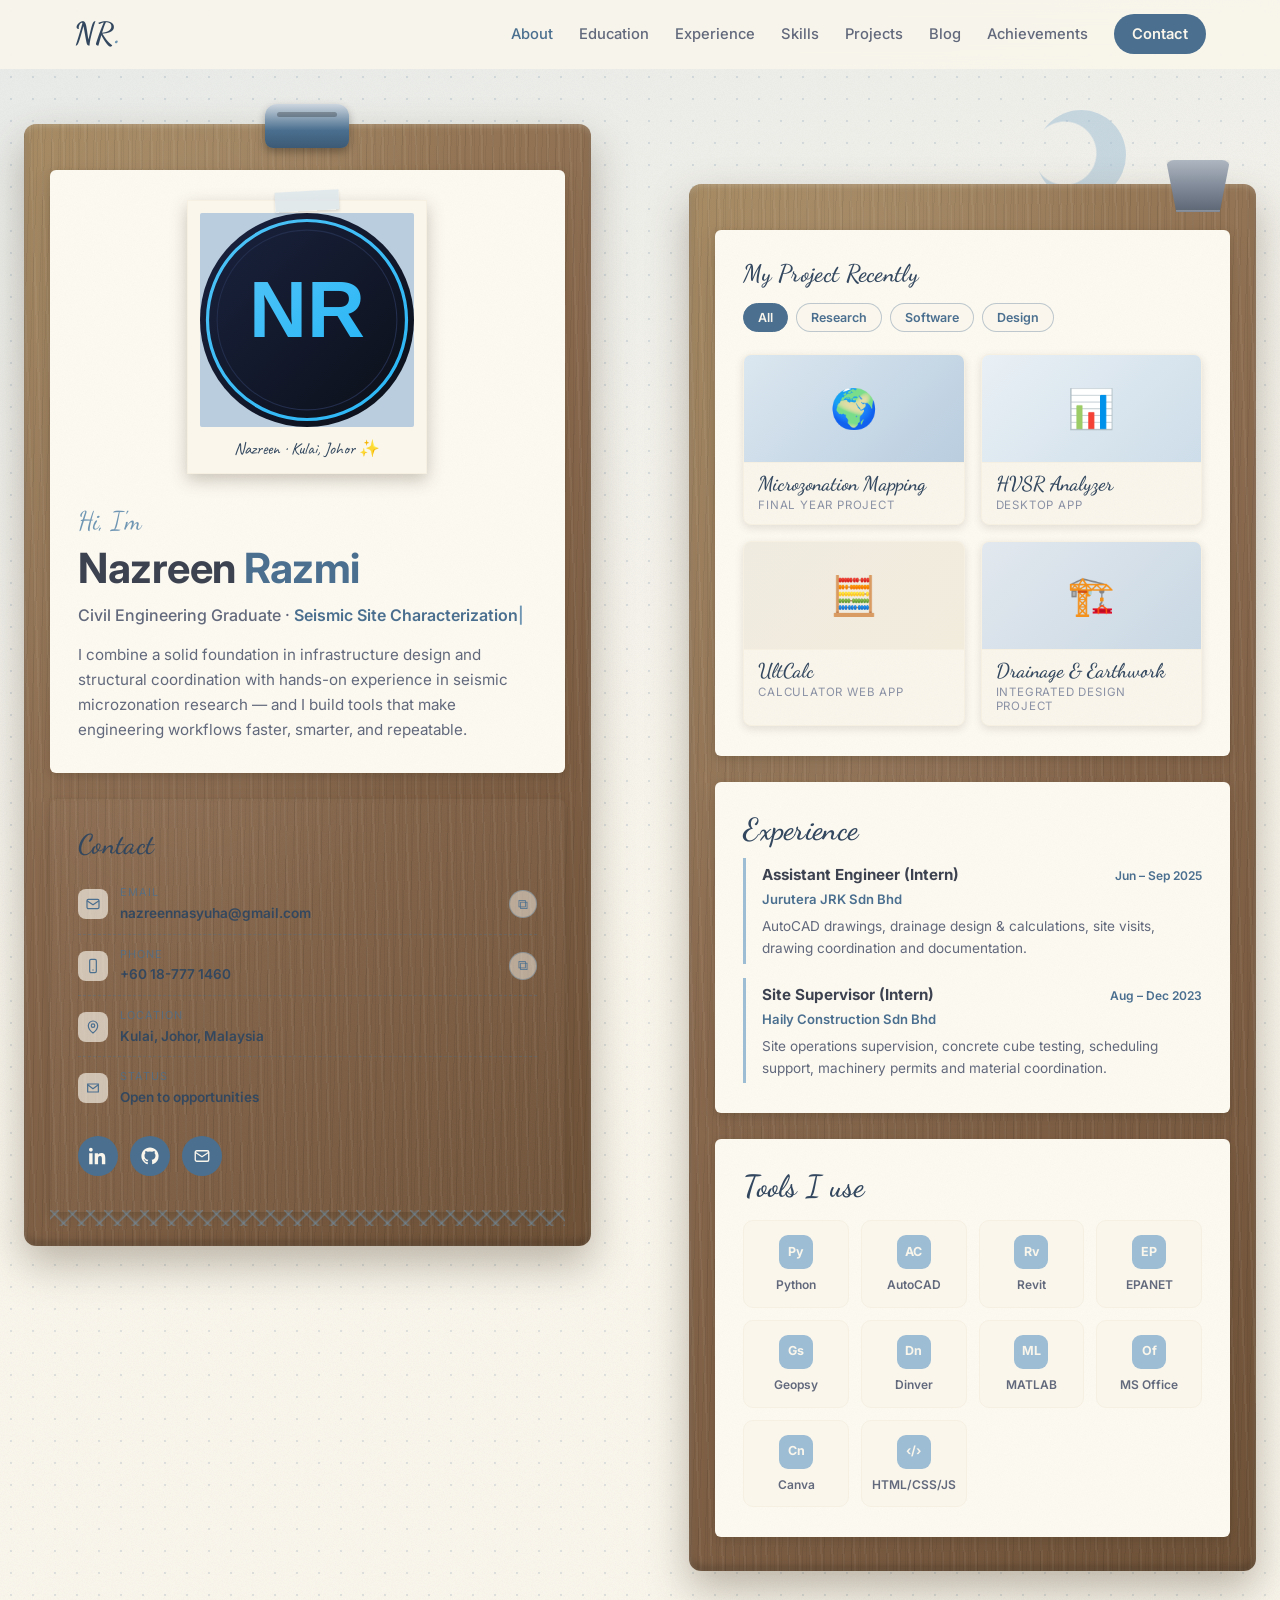
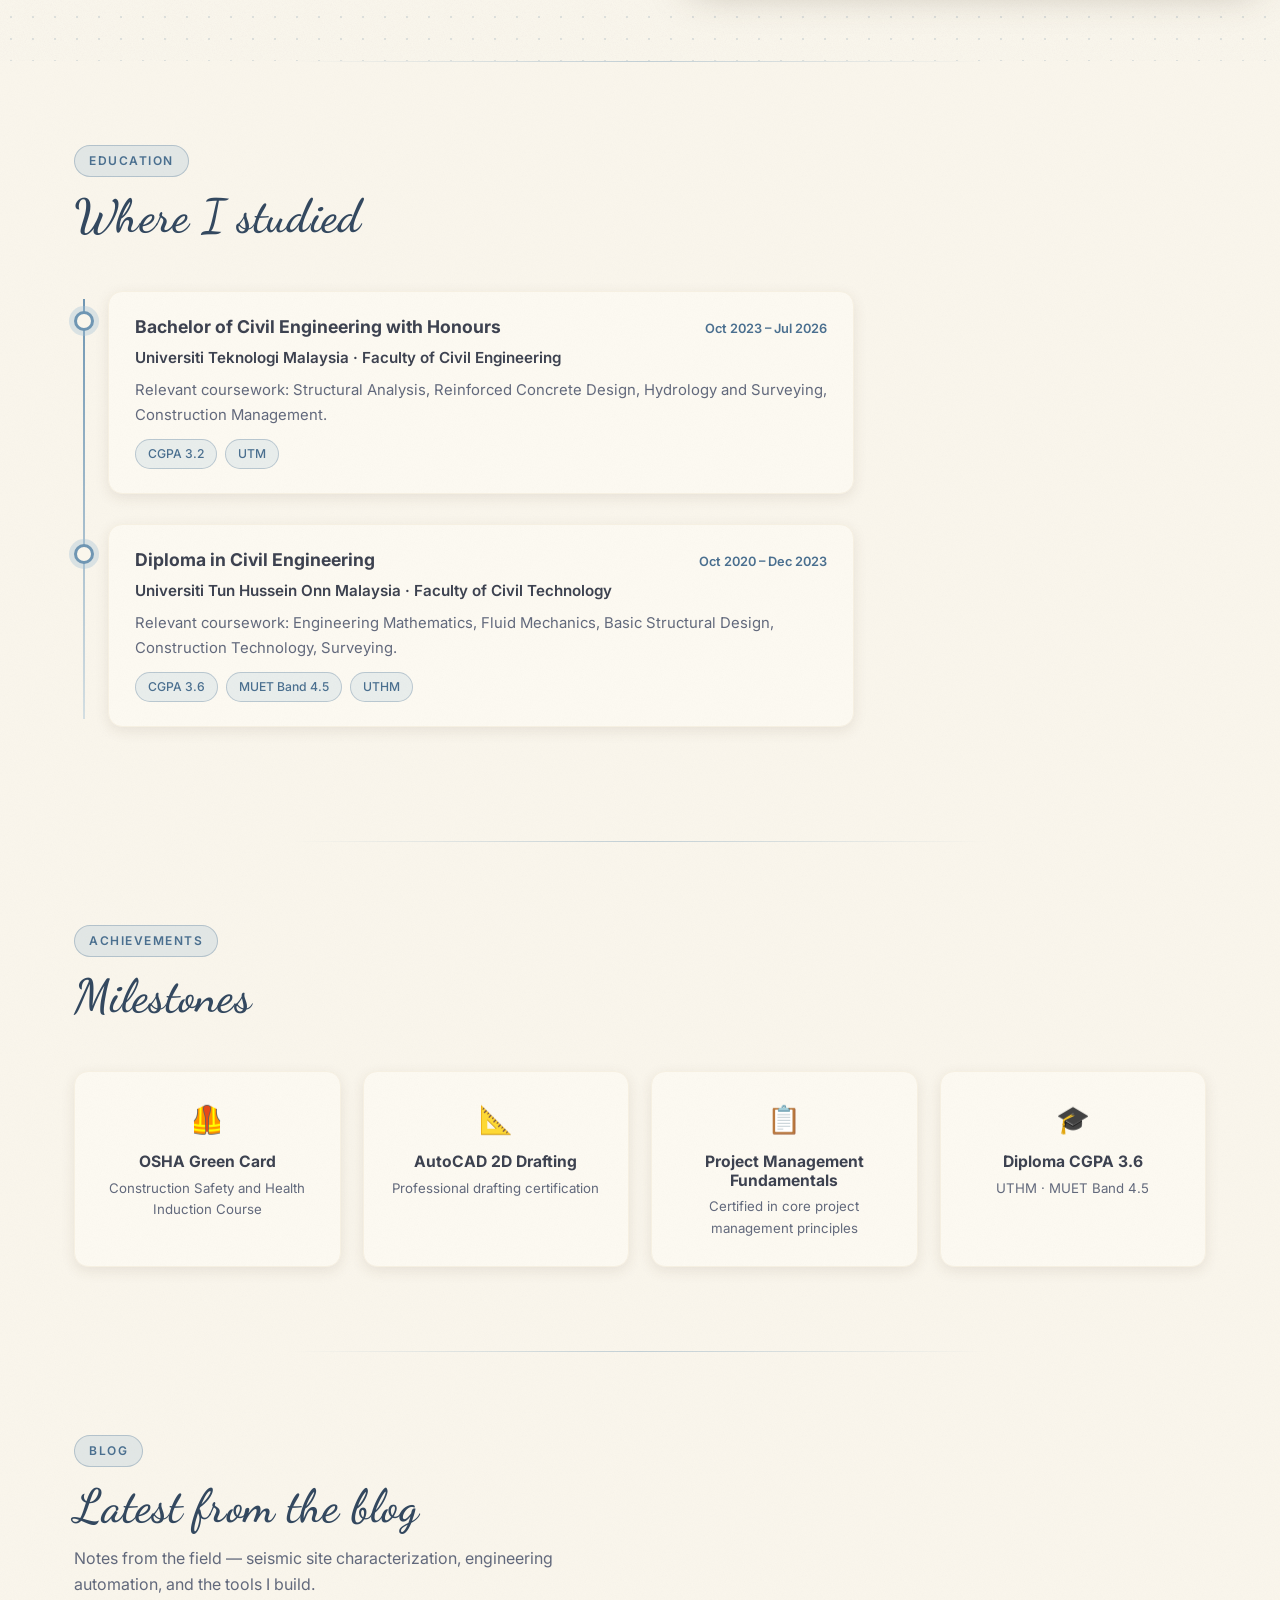
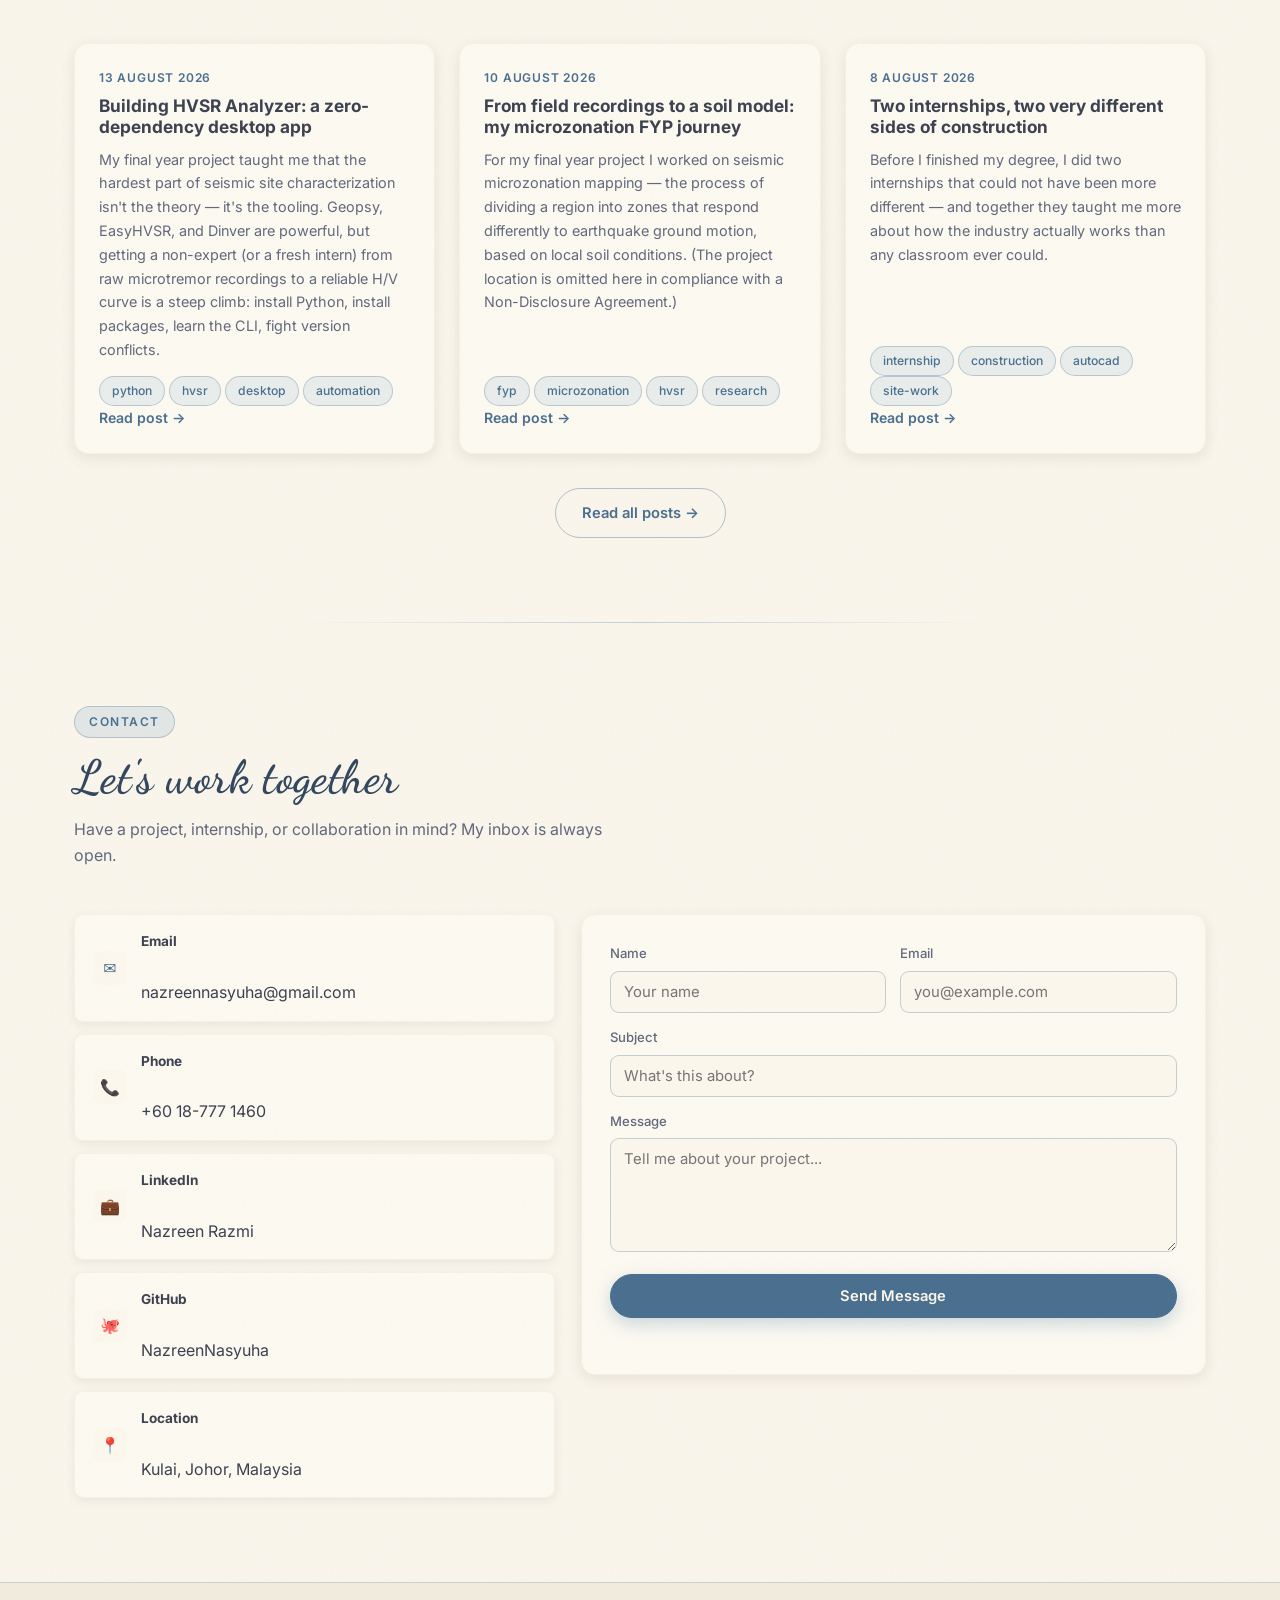
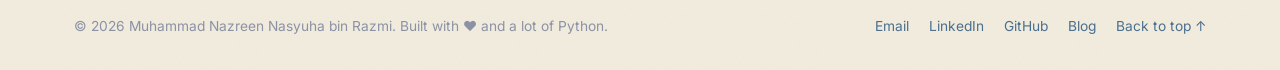
==== commit 33e63a18: "Redesign site with Morning Collection clipboard theme Replaces the dark theme with a cream-paper can" ====
--- a/index.html
+++ b/index.html
@@ -7,10 +7,10 @@
   <title>Nazreen Razmi — Civil Engineer & Seismic Researcher</title>
   <link rel="preconnect" href="https://fonts.googleapis.com" />
   <link rel="preconnect" href="https://fonts.gstatic.com" crossorigin />
-  <link href="https://fonts.googleapis.com/css2?family=Space+Grotesk:wght@400;500;600;700&family=Inter:wght@400;500;600&display=swap" rel="stylesheet" />
+  <link href="https://fonts.googleapis.com/css2?family=Dancing+Script:wght@500;600;700&family=Caveat:wght@500;600&family=Inter:wght@400;500;600;700&display=swap" rel="stylesheet" />
   <link rel="stylesheet" href="style.css" />
 </head>
-<body data-theme="dark">
+<body>
 
   <!-- ============ NAVBAR ============ -->
   <header class="nav">
@@ -26,103 +26,215 @@
         <a href="#achievements">Achievements</a>
         <a href="#contact" class="nav-cta">Contact</a>
       </nav>
-      <div class="nav-actions">
-        <button class="theme-toggle" id="themeToggle" aria-label="Toggle dark / light theme" title="Toggle theme">
-          <span class="theme-icon theme-sun">☀️</span>
-          <span class="theme-icon theme-moon">🌙</span>
-        </button>
-        <button class="nav-toggle" id="navToggle" aria-label="Toggle menu">
-          <span></span><span></span><span></span>
-        </button>
-      </div>
+      <button class="nav-toggle" id="navToggle" aria-label="Toggle menu">
+        <span></span><span></span><span></span>
+      </button>
     </div>
   </header>
 
-  <!-- ============ HERO ============ -->
-  <section class="hero" id="home">
-    <div class="hero-bg" aria-hidden="true">
-      <span class="ring ring-1"></span>
-      <span class="ring ring-2"></span>
-      <span class="ring ring-3"></span>
-    </div>
-    <div class="container hero-inner">
-      <div class="hero-avatar reveal" aria-hidden="false">
-        <!--
-          Drop a real photo at assets/profile.jpg and it will be used automatically.
-          Until then, the monogram avatar (assets/profile.svg) is shown.
-        -->
-        <img src="assets/profile.jpg" alt="Nazreen Razmi"
-             onerror="this.onerror=null; this.src='assets/profile.svg';" />
-      </div>
-      <div class="hero-text">
-      <p class="hero-eyebrow reveal">👋 Hi, I'm</p>
-      <h1 class="hero-name reveal">
-        Muhammad Nazreen<br />Nasyuha <span class="accent">bin Razmi</span>
-      </h1>
-      <p class="hero-title reveal">
-        Civil Engineering Graduate · <span class="rotator" id="rotator">Seismic Site Characterization</span>
-      </p>
-      <p class="hero-sub reveal">
-        I combine a solid foundation in infrastructure design and structural coordination with
-        hands-on experience in seismic microzonation research and building tools that make
-        engineering workflows faster and smarter.
-      </p>
-      <div class="hero-actions reveal">
-        <a href="#projects" class="btn btn-primary">View My Work</a>
-        <a href="#contact" class="btn btn-ghost">Get in Touch</a>
-      </div>
-      <div class="hero-meta reveal">
-        <span>📍 Kulai, Johor, Malaysia</span>
-        <span>🎓 UTM · B.Eng. Civil (Hons)</span>
-        <span>📊 CGPA 3.2</span>
-      </div>
-      </div>
-    </div>
-  </section>
-
-  <!-- ============ ABOUT / BIODATA ============ -->
-  <section class="section" id="about">
-    <div class="container">
-      <div class="section-head reveal">
-        <span class="section-tag">Biodata</span>
-        <h2>About Me</h2>
-      </div>
-      <div class="about-grid">
-        <div class="about-card reveal">
-          <h3>Who I am</h3>
-          <p>
-            Highly motivated Civil Engineering graduate with a strong foundation in infrastructure
-            design, structural coordination, and seismic site characterization. I'm eager to learn
-            and adapt quickly to emerging technologies, and I love using automation to turn
-            repetitive engineering tasks into reliable, repeatable workflows.
-          </p>
-          <p>
-            My final year project focused on microzonation mapping — processing ambient noise
-            recordings with Geopsy, EasyHVSR, Dinver, and hvsrpy to characterize local site
-            effects through Horizontal-to-Vertical Spectral Ratio (HVSR) analysis.
-          </p>
-        </div>
-        <div class="about-facts reveal">
-          <h3>Quick facts</h3>
-          <ul class="facts">
-            <li><strong>Name</strong><span>Muhammad Nazreen Nasyuha bin Razmi</span></li>
-            <li><strong>Location</strong><span>Kulai, Johor, Malaysia</span></li>
-            <li><strong>Field</strong><span>Civil Engineering (Hons)</span></li>
-            <li><strong>Focus</strong><span>Seismic site characterization</span></li>
-            <li><strong>Languages</strong><span>Malay (fluent) · English (intermediate) · French (basic)</span></li>
-            <li><strong>Email</strong><span><a href="mailto:nazreennasyuha@gmail.com">nazreennasyuha@gmail.com</a></span></li>
-          </ul>
-        </div>
-      </div>
-    </div>
-  </section>
+  <!-- ============ PORTFOLIO CANVAS (two clipboards) ============ -->
+  <main class="portfolio-canvas">
+    <div class="canvas-bg" aria-hidden="true">
+      <span class="moon"></span>
+      <span class="cloud cloud-1"></span>
+      <span class="cloud cloud-2"></span>
+      <div class="dot-grid"></div>
+    </div>
+
+    <!-- ===== Left clipboard: intro + contact ===== -->
+    <section class="clipboard left-clipboard" id="about">
+      <div class="wood-grain" aria-hidden="true"></div>
+      <div class="clip top-clip" aria-hidden="true"></div>
+
+      <div class="paper intro-paper">
+        <div class="polaroid reveal">
+          <!-- Drop a real photo at assets/profile.jpg — until then the monogram shows -->
+          <img src="assets/profile.jpg" alt="Nazreen Razmi"
+               onerror="this.onerror=null; this.src='assets/profile.svg';" />
+          <p class="polaroid-caption">Nazreen · Kulai, Johor ✨</p>
+        </div>
+
+        <p class="intro-script reveal">Hi, I'm</p>
+        <h1 class="intro-name reveal">
+          Nazreen <span class="accent">Razmi</span>
+        </h1>
+        <p class="intro-role reveal">
+          Civil Engineering Graduate · <span class="rotator" id="rotator">Seismic Site Characterization</span>
+        </p>
+        <p class="intro-bio reveal">
+          I combine a solid foundation in infrastructure design and structural coordination with
+          hands-on experience in seismic microzonation research — and I build tools that make
+          engineering workflows faster, smarter, and repeatable.
+        </p>
+      </div>
+
+      <div class="paper contact-paper reveal">
+        <h2 class="paper-heading cursive">Contact</h2>
+        <div class="contact-list">
+          <div class="contact-item">
+            <span class="contact-icon" aria-hidden="true">
+              <svg viewBox="0 0 24 24" fill="none" stroke="currentColor" stroke-width="1.8"><rect x="3" y="5" width="18" height="14" rx="2"/><path d="m3 7 9 6 9-6"/></svg>
+            </span>
+            <span class="contact-text">
+              <small>Email</small>
+              <strong>nazreennasyuha@gmail.com</strong>
+            </span>
+            <button class="copy-btn" data-copy="nazreennasyuha@gmail.com" aria-label="Copy email">⧉</button>
+          </div>
+          <div class="contact-item">
+            <span class="contact-icon" aria-hidden="true">
+              <svg viewBox="0 0 24 24" fill="none" stroke="currentColor" stroke-width="1.8"><rect x="7" y="2" width="10" height="20" rx="2"/><path d="M11 18h2"/></svg>
+            </span>
+            <span class="contact-text">
+              <small>Phone</small>
+              <strong>+60 18-777 1460</strong>
+            </span>
+            <button class="copy-btn" data-copy="+60187771460" aria-label="Copy phone">⧉</button>
+          </div>
+          <div class="contact-item">
+            <span class="contact-icon" aria-hidden="true">
+              <svg viewBox="0 0 24 24" fill="none" stroke="currentColor" stroke-width="1.8"><path d="M12 21s7-5.5 7-11a7 7 0 1 0-14 0c0 5.5 7 11 7 11Z"/><circle cx="12" cy="10" r="2.6"/></svg>
+            </span>
+            <span class="contact-text">
+              <small>Location</small>
+              <strong>Kulai, Johor, Malaysia</strong>
+            </span>
+          </div>
+          <div class="contact-item">
+            <span class="contact-icon" aria-hidden="true">
+              <svg viewBox="0 0 24 24" fill="none" stroke="currentColor" stroke-width="1.8"><path d="M4 6h16v12H4z"/><path d="m4 7 8 6 8-6"/></svg>
+            </span>
+            <span class="contact-text">
+              <small>Status</small>
+              <strong>Open to opportunities</strong>
+            </span>
+          </div>
+        </div>
+
+        <div class="socials">
+          <a href="https://www.linkedin.com/in/nazreenrazmi/" target="_blank" rel="noopener noreferrer" aria-label="LinkedIn" class="social-link">
+            <svg viewBox="0 0 24 24" fill="currentColor"><path d="M4.98 3.5C4.98 4.88 3.87 6 2.5 6S0 4.88 0 3.5 1.12 1 2.5 1s2.48 1.12 2.48 2.5ZM.24 8.31h4.52V23H.24V8.31Zm7.38 0h4.33v2h.06c.6-1.14 2.08-2.34 4.28-2.34 4.57 0 5.41 3.01 5.41 6.92V23h-4.51v-7.12c0-1.7-.03-3.88-2.37-3.88-2.37 0-2.73 1.85-2.73 3.76V23H7.62V8.31Z"/></svg>
+          </a>
+          <a href="https://github.com/NazreenNasyuha" target="_blank" rel="noopener noreferrer" aria-label="GitHub" class="social-link">
+            <svg viewBox="0 0 24 24" fill="currentColor"><path d="M12 .5C5.65.5.5 5.65.5 12c0 5.08 3.29 9.39 7.86 10.91.58.11.79-.25.79-.55v-2.17c-3.2.7-3.87-1.36-3.87-1.36-.52-1.33-1.28-1.68-1.28-1.68-1.04-.71.08-.7.08-.7 1.15.08 1.76 1.18 1.76 1.18 1.03 1.76 2.7 1.25 3.35.96.1-.75.4-1.25.72-1.54-2.55-.29-5.23-1.28-5.23-5.68 0-1.26.45-2.28 1.18-3.09-.12-.29-.51-1.46.11-3.05 0 0 .96-.31 3.15 1.18a10.9 10.9 0 0 1 5.74 0c2.19-1.49 3.15-1.18 3.15-1.18.62 1.59.23 2.76.11 3.05.73.81 1.18 1.83 1.18 3.09 0 4.41-2.69 5.38-5.25 5.67.41.35.78 1.05.78 2.12v3.14c0 .3.2.67.8.55A11.51 11.51 0 0 0 23.5 12C23.5 5.65 18.35.5 12 .5Z"/></svg>
+          </a>
+          <a href="mailto:nazreennasyuha@gmail.com" aria-label="Email" class="social-link">
+            <svg viewBox="0 0 24 24" fill="none" stroke="currentColor" stroke-width="1.8"><rect x="3" y="5" width="18" height="14" rx="2"/><path d="m3 7 9 6 9-6"/></svg>
+          </a>
+        </div>
+        <span class="toast" id="copyToast">Copied!</span>
+      </div>
+    </section>
+
+    <!-- ===== Right clipboard: projects + experience + tools ===== -->
+    <section class="clipboard right-clipboard">
+      <div class="wood-grain" aria-hidden="true"></div>
+      <div class="clip binder-clip" aria-hidden="true"></div>
+
+      <!-- Projects -->
+      <div class="paper projects-paper" id="projects">
+        <div class="paper-head">
+          <h2 class="cursive">My Project Recently</h2>
+          <div class="filter-bar" id="projectFilters">
+            <button class="filter-chip active" data-filter="all">All</button>
+            <button class="filter-chip" data-filter="research">Research</button>
+            <button class="filter-chip" data-filter="software">Software</button>
+            <button class="filter-chip" data-filter="design">Design</button>
+          </div>
+        </div>
+
+        <div class="project-grid" id="projectGrid">
+          <button class="project-tile reveal" data-category="research" data-project="fyp">
+            <span class="tile-art tile-fyp">🌍</span>
+            <span class="tile-title">Microzonation Mapping</span>
+            <span class="tile-tag">Final Year Project</span>
+          </button>
+          <button class="project-tile reveal" data-category="software" data-project="hvsr">
+            <span class="tile-art tile-hvsr">📊</span>
+            <span class="tile-title">HVSR Analyzer</span>
+            <span class="tile-tag">Desktop App</span>
+          </button>
+          <button class="project-tile reveal" data-category="software" data-project="ultcalc">
+            <span class="tile-art tile-ultcalc">🧮</span>
+            <span class="tile-title">UltCalc</span>
+            <span class="tile-tag">Calculator Web App</span>
+          </button>
+          <button class="project-tile reveal" data-category="design" data-project="idp">
+            <span class="tile-art tile-idp">🏗️</span>
+            <span class="tile-title">Drainage &amp; Earthwork</span>
+            <span class="tile-tag">Integrated Design Project</span>
+          </button>
+        </div>
+      </div>
+
+      <!-- Experience -->
+      <div class="paper exp-paper" id="experience">
+        <h2 class="cursive">Experience</h2>
+        <div class="exp-list">
+          <div class="exp-item">
+            <div class="exp-head">
+              <strong>Assistant Engineer (Intern)</strong>
+              <span class="exp-date">Jun – Sep 2025</span>
+            </div>
+            <p class="exp-org">Jurutera JRK Sdn Bhd</p>
+            <p class="exp-desc">AutoCAD drawings, drainage design &amp; calculations, site visits, drawing coordination and documentation.</p>
+          </div>
+          <div class="exp-item">
+            <div class="exp-head">
+              <strong>Site Supervisor (Intern)</strong>
+              <span class="exp-date">Aug – Dec 2023</span>
+            </div>
+            <p class="exp-org">Haily Construction Sdn Bhd</p>
+            <p class="exp-desc">Site operations supervision, concrete cube testing, scheduling support, machinery permits and material coordination.</p>
+          </div>
+        </div>
+      </div>
+
+      <!-- Tools -->
+      <div class="paper tools-paper" id="skills">
+        <h2 class="cursive">Tools I use</h2>
+        <div class="tools-grid">
+          <div class="tool-item" data-tooltip="Python · automation & HVSR scripting">
+            <span class="tool-badge">Py</span><span>Python</span>
+          </div>
+          <div class="tool-item" data-tooltip="Drafting & design">
+            <span class="tool-badge">AC</span><span>AutoCAD</span>
+          </div>
+          <div class="tool-item" data-tooltip="Building information modeling">
+            <span class="tool-badge">Rv</span><span>Revit</span>
+          </div>
+          <div class="tool-item" data-tooltip="Water network analysis">
+            <span class="tool-badge">EP</span><span>EPANET</span>
+          </div>
+          <div class="tool-item" data-tooltip="Seismic H/V processing">
+            <span class="tool-badge">Gs</span><span>Geopsy</span>
+          </div>
+          <div class="tool-item" data-tooltip="1D inversion">
+            <span class="tool-badge">Dn</span><span>Dinver</span>
+          </div>
+          <div class="tool-item" data-tooltip="Numerical analysis">
+            <span class="tool-badge">ML</span><span>MATLAB</span>
+          </div>
+          <div class="tool-item" data-tooltip="Microsoft Office suite">
+            <span class="tool-badge">Of</span><span>MS Office</span>
+          </div>
+          <div class="tool-item" data-tooltip="Design & presentation">
+            <span class="tool-badge">Cn</span><span>Canva</span>
+          </div>
+          <div class="tool-item" data-tooltip="Web basics">
+            <span class="tool-badge">‹/›</span><span>HTML/CSS/JS</span>
+          </div>
+        </div>
+      </div>
+    </section>
+  </main>
 
   <!-- ============ EDUCATION ============ -->
-  <section class="section section-alt" id="education">
+  <section class="section" id="education">
     <div class="container">
       <div class="section-head reveal">
         <span class="section-tag">Education</span>
-        <h2>Where I studied</h2>
+        <h2 class="cursive big">Where I studied</h2>
       </div>
       <div class="timeline">
         <div class="timeline-item reveal">
@@ -166,218 +278,44 @@
     </div>
   </section>
 
-  <!-- ============ EXPERIENCE ============ -->
-  <section class="section" id="experience">
+  <!-- ============ ACHIEVEMENTS ============ -->
+  <section class="section" id="achievements">
     <div class="container">
       <div class="section-head reveal">
-        <span class="section-tag">Work Experience</span>
-        <h2>Where I've worked</h2>
-      </div>
-      <div class="exp-grid">
-        <article class="exp-card reveal">
-          <div class="exp-top">
-            <div>
-              <h3>Assistant Engineer (Intern)</h3>
-              <p class="exp-org">Jurutera JRK Sdn Bhd</p>
-            </div>
-            <span class="exp-date">Jun – Sep 2025</span>
-          </div>
-          <ul class="exp-list">
-            <li>Prepared technical drawings including road signage layouts and building plans using AutoCAD.</li>
-            <li>Assisted in basic drainage design and engineering calculations.</li>
-            <li>Conducted site visits to collect data and verify design implementation.</li>
-            <li>Coordinated with senior engineers to review, finalize, and approve drawings.</li>
-            <li>Compiled and organized approved drawings into formal documentation and submission reports.</li>
-          </ul>
-        </article>
-        <article class="exp-card reveal">
-          <div class="exp-top">
-            <div>
-              <h3>Site Supervisor (Intern)</h3>
-              <p class="exp-org">Haily Construction Sdn Bhd</p>
-            </div>
-            <span class="exp-date">Aug – Dec 2023</span>
-          </div>
-          <ul class="exp-list">
-            <li>Supervised daily site operations, ensuring work met schedule and specifications.</li>
-            <li>Monitored worker performance and coordinated site activities to maintain workflow efficiency.</li>
-            <li>Conducted concrete cube testing to verify material strength and quality compliance.</li>
-            <li>Supported project scheduling and tracked task progress for timely completion.</li>
-            <li>Managed machinery permit applications and coordinated material purchasing and delivery.</li>
-          </ul>
-        </article>
+        <span class="section-tag">Achievements</span>
+        <h2 class="cursive big">Milestones</h2>
+      </div>
+      <div class="ach-grid">
+        <div class="ach-card reveal">
+          <span class="ach-icon">🦺</span>
+          <h3>OSHA Green Card</h3>
+          <p>Construction Safety and Health Induction Course</p>
+        </div>
+        <div class="ach-card reveal">
+          <span class="ach-icon">📐</span>
+          <h3>AutoCAD 2D Drafting</h3>
+          <p>Professional drafting certification</p>
+        </div>
+        <div class="ach-card reveal">
+          <span class="ach-icon">📋</span>
+          <h3>Project Management Fundamentals</h3>
+          <p>Certified in core project management principles</p>
+        </div>
+        <div class="ach-card reveal">
+          <span class="ach-icon">🎓</span>
+          <h3>Diploma CGPA 3.6</h3>
+          <p>UTHM · MUET Band 4.5</p>
+        </div>
       </div>
     </div>
   </section>
 
-  <!-- ============ SKILLS ============ -->
-  <section class="section section-alt" id="skills">
-    <div class="container">
-      <div class="section-head reveal">
-        <span class="section-tag">Things I do</span>
-        <h2>Skills &amp; Tools</h2>
-      </div>
-      <div class="skills-grid">
-        <div class="skill-card reveal">
-          <h3>🛠️ Technical</h3>
-          <div class="skill-tags">
-            <span class="chip">Project Management</span>
-            <span class="chip">AutoCAD</span>
-            <span class="chip">Revit</span>
-            <span class="chip">EPANET</span>
-            <span class="chip">MS Office</span>
-            <span class="chip">Canva</span>
-          </div>
-        </div>
-        <div class="skill-card reveal">
-          <h3>💻 Programming</h3>
-          <div class="skill-tags">
-            <span class="chip">Python</span>
-            <span class="chip">MATLAB</span>
-            <span class="chip">VBA</span>
-            <span class="chip">C#</span>
-            <span class="chip">HTML / CSS / JS</span>
-          </div>
-        </div>
-        <div class="skill-card reveal">
-          <h3>📡 Seismic &amp; Analysis</h3>
-          <div class="skill-tags">
-            <span class="chip">HVSR Analysis</span>
-            <span class="chip">Geopsy</span>
-            <span class="chip">EasyHVSR</span>
-            <span class="chip">Dinver</span>
-            <span class="chip">hvsrpy</span>
-            <span class="chip">Microzonation</span>
-          </div>
-        </div>
-      </div>
-    </div>
-  </section>
-
-  <!-- ============ PROJECTS ============ -->
-  <section class="section" id="projects">
-    <div class="container">
-      <div class="section-head reveal">
-        <span class="section-tag">Projects</span>
-        <h2>Selected Work</h2>
-        <p class="section-sub">Filter by category — research, software, or engineering design.</p>
-      </div>
-      <div class="filter-bar reveal" id="projectFilters">
-        <button class="filter-chip active" data-filter="all">All</button>
-        <button class="filter-chip" data-filter="research">Research</button>
-        <button class="filter-chip" data-filter="software">Software</button>
-        <button class="filter-chip" data-filter="design">Design</button>
-      </div>
-      <div class="project-grid" id="projectGrid">
-        <article class="project-card reveal" data-category="research">
-          <div class="project-icon">🌍</div>
-          <h3>Final Year Project — Microzonation Mapping</h3>
-          <p>
-            Seismic microzonation research using ambient noise recordings to characterize local
-            site effects. (Project location omitted in compliance with Non-Disclosure Agreement.)
-          </p>
-          <ul class="project-points">
-            <li>Extracted Horizontal-to-Vertical Spectral Ratio (HVSR) data</li>
-            <li>Processed &amp; troubleshooted Geopsy, EasyHVSR, Dinver, and hvsrpy workflows</li>
-            <li>Built Python tooling to automate repetitive analysis steps</li>
-          </ul>
-          <div class="project-tags">
-            <span class="chip">Python</span>
-            <span class="chip">Geopsy</span>
-            <span class="chip">HVSR</span>
-            <span class="chip">Research</span>
-          </div>
-        </article>
-        <article class="project-card reveal" data-category="software">
-          <div class="project-icon">📊</div>
-          <h3>HVSR Analyzer — Desktop App</h3>
-          <p>
-            A friendly desktop app that turns microtremor recordings into ground-motion results —
-            no Python to install, no packages to fiddle with. It just runs.
-          </p>
-          <ul class="project-points">
-            <li>Computes H/V spectral ratio curves from many field file formats, with drag &amp; drop</li>
-            <li>Validates results against SESAME 2004 guidelines (plus SNI 1726-2019, USGS, Japan)</li>
-            <li>Inverts curves into layered soil models — Vs, Vs30, and NEHRP/SNI soil class</li>
-          </ul>
-          <div class="project-tags">
-            <span class="chip">Python</span>
-            <span class="chip">Zero third-party deps</span>
-            <span class="chip">Desktop</span>
-          </div>
-          <div class="project-links">
-            <a href="https://github.com/NazreenNasyuha/HVSR_Analyzer" target="_blank" rel="noopener">GitHub ↗</a>
-          </div>
-        </article>
-        <article class="project-card reveal" data-category="software">
-          <div class="project-icon">🧮</div>
-          <h3>UltCalc — Scientific &amp; Graphing Calculator</h3>
-          <p>
-            A feature-packed scientific calculator with a textbook-quality MathML expression
-            display and a full graphing calculator — in a single-page web app with zero dependencies.
-          </p>
-          <ul class="project-points">
-            <li>Scientific functions, MathML rendering, and graphing in vanilla JavaScript</li>
-            <li>No build step, no frameworks — plain HTML + CSS + ES modules</li>
-            <li>Runs anywhere: live link, single-file download, or from source</li>
-          </ul>
-          <div class="project-tags">
-            <span class="chip">HTML</span>
-            <span class="chip">CSS</span>
-            <span class="chip">JavaScript</span>
-          </div>
-          <div class="project-links">
-            <a href="https://nazreennasyuha.github.io/UtlCalculator/" target="_blank" rel="noopener">Live demo ↗</a>
-            <a href="https://github.com/NazreenNasyuha/UtlCalculator" target="_blank" rel="noopener">GitHub ↗</a>
-          </div>
-        </article>
-        <article class="project-card reveal" data-category="design">
-          <div class="project-icon">🏗️</div>
-          <h3>Integrated Design Project — Drainage &amp; Earthwork</h3>
-          <p>
-            Full drainage system and earthwork design for site development, covering hydraulics,
-            grading, and soil optimization.
-          </p>
-          <ul class="project-points">
-            <li>Designed drainage system based on site conditions and rainfall considerations</li>
-            <li>Planned earthwork including cut &amp; fill calculations</li>
-            <li>Ensured proper land leveling and optimized soil usage</li>
-          </ul>
-          <div class="project-tags">
-            <span class="chip">AutoCAD</span>
-            <span class="chip">Hydrology</span>
-            <span class="chip">Site Development</span>
-          </div>
-        </article>
-        <article class="project-card reveal" data-category="software">
-          <div class="project-icon">⚙️</div>
-          <h3>Engineering Automation Tools</h3>
-          <p>
-            Personal toolkit of scripts and small apps that automate seismic analysis and
-            day-to-day engineering workflows.
-          </p>
-          <ul class="project-points">
-            <li>HVSR analysis &amp; report automation pipelines in Python</li>
-            <li>AutoEPANET water-network automation</li>
-            <li>Web tools: binary converter, border-radius previewer</li>
-          </ul>
-          <div class="project-tags">
-            <span class="chip">Python</span>
-            <span class="chip">EPANET</span>
-            <span class="chip">Automation</span>
-            <span class="chip">Web</span>
-          </div>
-        </article>
-      </div>
-    </div>
-  </section>
-
   <!-- ============ BLOG TEASER ============ -->
-  <section class="section section-alt" id="blog">
+  <section class="section" id="blog">
     <div class="container">
       <div class="section-head reveal">
         <span class="section-tag">Blog</span>
-        <h2>Latest from the blog</h2>
+        <h2 class="cursive big">Latest from the blog</h2>
         <p class="section-sub">Notes from the field — seismic site characterization, engineering automation, and the tools I build.</p>
       </div>
       <!-- BLOG-TEASER-START -->
@@ -420,44 +358,12 @@
     </div>
   </section>
 
-  <!-- ============ ACHIEVEMENTS ============ -->
-  <section class="section" id="achievements">
-    <div class="container">
-      <div class="section-head reveal">
-        <span class="section-tag">Achievements</span>
-        <h2>Certifications &amp; Milestones</h2>
-      </div>
-      <div class="ach-grid">
-        <div class="ach-card reveal">
-          <span class="ach-icon">🦺</span>
-          <h3>OSHA Green Card</h3>
-          <p>Construction Safety and Health Induction Course</p>
-        </div>
-        <div class="ach-card reveal">
-          <span class="ach-icon">📐</span>
-          <h3>AutoCAD 2D Drafting</h3>
-          <p>Professional drafting certification</p>
-        </div>
-        <div class="ach-card reveal">
-          <span class="ach-icon">📋</span>
-          <h3>Project Management Fundamentals</h3>
-          <p>Certified in core project management principles</p>
-        </div>
-        <div class="ach-card reveal">
-          <span class="ach-icon">🎓</span>
-          <h3>Diploma CGPA 3.6</h3>
-          <p>UTHM · MUET Band 4.5</p>
-        </div>
-      </div>
-    </div>
-  </section>
-
   <!-- ============ CONTACT ============ -->
-  <section class="section section-alt" id="contact">
+  <section class="section" id="contact">
     <div class="container">
       <div class="section-head reveal">
         <span class="section-tag">Contact</span>
-        <h2>Let's work together</h2>
+        <h2 class="cursive big">Let's work together</h2>
         <p class="section-sub">Have a project, internship, or collaboration in mind? My inbox is always open.</p>
       </div>
       <div class="contact-grid">
@@ -523,6 +429,19 @@
     </div>
   </footer>
 
+  <!-- ============ PROJECT MODAL ============ -->
+  <div class="modal-overlay" id="projectModal" hidden>
+    <div class="modal" role="dialog" aria-modal="true" aria-labelledby="modalTitle">
+      <button class="modal-close" id="modalClose" aria-label="Close">✕</button>
+      <span class="modal-icon" id="modalIcon">📊</span>
+      <h3 class="modal-title" id="modalTitle">Project</h3>
+      <p class="modal-desc" id="modalDesc"></p>
+      <ul class="modal-points" id="modalPoints"></ul>
+      <div class="modal-tags" id="modalTags"></div>
+      <div class="modal-links" id="modalLinks"></div>
+    </div>
+  </div>
+
   <button class="to-top" id="toTop" aria-label="Back to top">↑</button>
 
   <script src="script.js"></script>
--- a/style.css
+++ b/style.css
@@ -1,41 +1,40 @@
 /* ============================================================
    Nazreen Razmi — Portfolio
-   Modern dark theme (with light theme via [data-theme="light"])
+   "Morning Collection" theme
+   Cream paper · walnut wood · dusty blues · cursive script
    ============================================================ */
 
 :root {
-  --bg: #0b0f17;
-  --bg-alt: #101624;
-  --bg-card: #151c2e;
-  --bg-card-hover: #1a2340;
-  --border: #232e4d;
-  --text: #e6eaf5;
-  --text-dim: #9aa4c0;
-  --text-faint: #6b7594;
-  --accent: #4fc3f7;
-  --accent-strong: #29b6f6;
-  --accent-glow: rgba(79, 195, 247, 0.35);
-  --nav-bg: rgba(11, 15, 23, 0.82);
-  --radius: 16px;
-  --radius-sm: 10px;
-  --maxw: 1100px;
+  /* Morning Collection palette */
+  --cream: #faf6ec;
+  --cream-deep: #f2ecdd;
+  --paper: #fdfaf2;
+  --paper-edge: #f6f0e2;
+  --blue-mist: #b9cddf;
+  --blue-soft: #9dbdd4;
+  --blue: #6f96b3;
+  --blue-deep: #4a6f8f;
+  --blue-ink: #33485f;
+  --wood: #8a6a4f;
+  --wood-dark: #6f5238;
+  --wood-light: #a3875f;
+  --ink: #3d4250;
+  --ink-dim: #62697c;
+  --ink-faint: #8b92a5;
+  --clip-metal: #4a6f8f;
+  --clip-steel: #7d8796;
+  --accent: var(--blue);
+  --accent-strong: var(--blue-deep);
+  --accent-glow: rgba(111, 150, 179, 0.35);
+  --radius: 14px;
+  --radius-sm: 9px;
+  --maxw: 1180px;
   --nav-h: 68px;
-}
-
-/* ---------- Light theme ---------- */
-[data-theme="light"] {
-  --bg: #f6f8fc;
-  --bg-alt: #eef2f9;
-  --bg-card: #ffffff;
-  --bg-card-hover: #f0f4fb;
-  --border: #dbe2ef;
-  --text: #141a2e;
-  --text-dim: #4a5570;
-  --text-faint: #7b86a3;
-  --accent: #0288d1;
-  --accent-strong: #0277bd;
-  --accent-glow: rgba(2, 136, 209, 0.18);
-  --nav-bg: rgba(246, 248, 252, 0.85);
+
+  /* paper noise texture (SVG turbulence, tiled) */
+  --noise: url("data:image/svg+xml,%3Csvg xmlns='http://www.w3.org/2000/svg' width='140' height='140'%3E%3Cfilter id='n'%3E%3CfeTurbulence type='fractalNoise' baseFrequency='0.9' numOctaves='2' stitchTiles='stitch'/%3E%3CfeColorMatrix type='saturate' values='0'/%3E%3C/filter%3E%3Crect width='140' height='140' filter='url(%23n)' opacity='0.045'/%3E%3C/svg%3E");
+  /* dot grid */
+  --dots: radial-gradient(circle, rgba(74, 111, 143, 0.16) 1px, transparent 1.6px);
 }
 
 * {
@@ -51,20 +50,21 @@
 
 body {
   font-family: "Inter", system-ui, -apple-system, "Segoe UI", sans-serif;
-  background: var(--bg);
-  color: var(--text);
+  background-color: var(--cream);
+  background-image: var(--noise);
+  color: var(--ink);
   line-height: 1.65;
   -webkit-font-smoothing: antialiased;
-  transition: background 0.3s ease, color 0.3s ease;
 }
 
 h1, h2, h3 {
-  font-family: "Space Grotesk", "Inter", sans-serif;
+  font-family: "Inter", sans-serif;
   line-height: 1.2;
+  color: var(--ink);
 }
 
 a {
-  color: var(--accent);
+  color: var(--blue-deep);
   text-decoration: none;
   transition: color 0.2s ease;
 }
@@ -84,7 +84,19 @@
 }
 
 .accent {
-  color: var(--accent);
+  color: var(--blue-deep);
+}
+
+/* Cursive script font for titles */
+.cursive {
+  font-family: "Dancing Script", cursive;
+  font-weight: 600;
+  color: var(--blue-ink);
+  letter-spacing: 0.3px;
+}
+
+.cursive.big {
+  font-size: clamp(2rem, 4.5vw, 2.9rem);
 }
 
 /* ---------- Navbar ---------- */
@@ -94,15 +106,16 @@
   left: 0;
   right: 0;
   z-index: 100;
-  background: var(--nav-bg);
-  backdrop-filter: blur(12px);
-  -webkit-backdrop-filter: blur(12px);
+  background: rgba(250, 246, 236, 0.85);
+  backdrop-filter: blur(10px);
+  -webkit-backdrop-filter: blur(10px);
   border-bottom: 1px solid transparent;
-  transition: border-color 0.3s ease, background 0.3s ease;
+  transition: border-color 0.3s ease, box-shadow 0.3s ease;
 }
 
 .nav.scrolled {
-  border-color: var(--border);
+  border-color: rgba(111, 150, 179, 0.35);
+  box-shadow: 0 4px 18px rgba(74, 111, 143, 0.08);
 }
 
 .nav-inner {
@@ -113,15 +126,15 @@
 }
 
 .logo {
-  font-family: "Space Grotesk", sans-serif;
-  font-size: 1.45rem;
+  font-family: "Dancing Script", cursive;
+  font-size: 1.9rem;
   font-weight: 700;
-  color: var(--text);
+  color: var(--blue-ink);
   letter-spacing: 0.5px;
 }
 
 .logo-dot {
-  color: var(--accent);
+  color: var(--blue);
 }
 
 .nav-links {
@@ -131,64 +144,32 @@
 }
 
 .nav-links a {
-  color: var(--text-dim);
+  color: var(--ink-dim);
   font-size: 0.92rem;
   font-weight: 500;
   position: relative;
 }
 
 .nav-links a:hover {
-  color: var(--text);
+  color: var(--blue-deep);
 }
 
 .nav-links a.active {
-  color: var(--accent);
+  color: var(--blue-deep);
 }
 
 .nav-links .nav-cta {
-  color: var(--bg);
-  background: var(--accent);
+  color: var(--cream);
+  background: var(--blue-deep);
   padding: 8px 18px;
   border-radius: 999px;
   font-weight: 600;
 }
 
 .nav-links .nav-cta:hover {
-  background: var(--accent-strong);
-  color: var(--bg);
-}
-
-.nav-actions {
-  display: flex;
-  align-items: center;
-  gap: 14px;
-}
-
-.theme-toggle {
-  display: flex;
-  align-items: center;
-  justify-content: center;
-  width: 38px;
-  height: 38px;
-  border-radius: 50%;
-  background: var(--bg-card);
-  border: 1px solid var(--border);
-  cursor: pointer;
-  font-size: 1.05rem;
-  transition: border-color 0.2s ease, transform 0.2s ease;
-}
-
-.theme-toggle:hover {
-  border-color: var(--accent);
-  transform: rotate(15deg);
-}
-
-.theme-icon {
-  display: none;
-}
-
-[data-theme="dark"] .theme-moon { display: inline; }
-[data-theme="light"] .theme-sun { display: inline; }
+  background: var(--blue-ink);
+  color: var(--cream);
+}
 
 .nav-toggle {
   display: none;
@@ -203,7 +184,7 @@
 .nav-toggle span {
   width: 24px;
   height: 2px;
-  background: var(--text);
+  background: var(--blue-ink);
   border-radius: 2px;
   transition: transform 0.25s ease, opacity 0.25s ease;
 }
@@ -212,76 +193,242 @@
 .nav-toggle.open span:nth-child(2) { opacity: 0; }
 .nav-toggle.open span:nth-child(3) { transform: translateY(-7px) rotate(-45deg); }
 
-/* ---------- Hero ---------- */
-.hero {
+/* ============================================================
+   PORTFOLIO CANVAS — the two clipboards
+   ============================================================ */
+
+.portfolio-canvas {
   position: relative;
   min-height: 100vh;
-  display: flex;
-  align-items: center;
-  padding: calc(var(--nav-h) + 48px) 0 72px;
+  padding: calc(var(--nav-h) + 56px) 24px 90px;
   overflow: hidden;
 }
 
-.hero-bg {
+/* ---------- Canvas background (paper + motifs) ---------- */
+.canvas-bg {
   position: absolute;
   inset: 0;
   pointer-events: none;
-}
-
-.ring {
-  position: absolute;
+  background-image:
+    var(--dots),
+    linear-gradient(160deg, rgba(185, 205, 223, 0.28), rgba(250, 246, 236, 0) 55%);
+  background-size: 22px 22px, cover;
+}
+
+.canvas-bg::before {
+  content: "";
+  position: absolute;
+  inset: 0;
+  background: var(--noise);
+  opacity: 0.6;
+}
+
+/* waxing crescent moon */
+.moon {
+  position: absolute;
+  top: 110px;
+  right: 12%;
+  width: 90px;
+  height: 90px;
   border-radius: 50%;
-  border: 1px solid var(--border);
-}
-
-.ring-1 { width: 560px; height: 560px; top: -160px; right: -140px; }
-.ring-2 { width: 380px; height: 380px; top: -60px; right: -40px; }
-.ring-3 { width: 240px; height: 240px; bottom: 8%; left: -80px; }
-
-.hero::after {
+  background: radial-gradient(circle at 32% 48%, transparent 0 40%, var(--blue-soft) 42% 100%);
+  opacity: 0.5;
+}
+
+/* soft clouds */
+.cloud {
+  position: absolute;
+  border-radius: 50%;
+  background: rgba(157, 189, 212, 0.22);
+  filter: blur(2px);
+}
+
+.cloud::before,
+.cloud::after {
   content: "";
   position: absolute;
-  width: 620px;
-  height: 620px;
-  top: -220px;
-  right: -180px;
-  background: radial-gradient(circle, var(--accent-glow), transparent 65%);
-  filter: blur(30px);
-  z-index: 0;
-}
-
-.hero-inner {
+  border-radius: 50%;
+  background: inherit;
+}
+
+.cloud-1 { width: 150px; height: 54px; top: 250px; left: 8%; }
+.cloud-1::before { width: 90px; height: 90px; top: -45px; left: 12px; }
+.cloud-1::after { width: 70px; height: 70px; top: -28px; right: 14px; }
+
+.cloud-2 { width: 120px; height: 44px; bottom: 120px; right: 6%; }
+.cloud-2::before { width: 70px; height: 70px; top: -36px; left: 10px; }
+.cloud-2::after { width: 55px; height: 55px; top: -22px; right: 12px; }
+
+/* ---------- Clipboard base ---------- */
+.clipboard {
   position: relative;
+  width: 46%;
+  background:
+    repeating-linear-gradient(92deg, rgba(0, 0, 0, 0.05) 0 1px, transparent 1px 7px),
+    repeating-linear-gradient(88deg, rgba(255, 244, 224, 0.05) 0 2px, transparent 2px 11px),
+    linear-gradient(135deg, var(--wood-light), var(--wood) 45%, var(--wood-dark));
+  border-radius: 12px;
+  box-shadow:
+    inset 0 2px 6px rgba(255, 244, 224, 0.25),
+    inset 0 -4px 10px rgba(0, 0, 0, 0.25),
+    0 18px 40px rgba(74, 60, 40, 0.35);
+  padding: 46px 26px 34px;
+}
+
+.wood-grain {
+  position: absolute;
+  inset: 0;
+  border-radius: inherit;
+  background:
+    repeating-linear-gradient(90deg, rgba(0, 0, 0, 0.045) 0 1px, transparent 1px 9px),
+    radial-gradient(ellipse at 30% 20%, rgba(255, 244, 224, 0.12), transparent 50%);
+  pointer-events: none;
+}
+
+/* metal clip on top */
+.clip {
+  position: absolute;
+  z-index: 5;
+  background: linear-gradient(180deg, #cdd6df, var(--clip-metal) 60%, #3c5a75);
+  box-shadow: 0 4px 8px rgba(0, 0, 0, 0.3);
+}
+
+.top-clip {
+  top: -20px;
+  left: 50%;
+  transform: translateX(-50%);
+  width: 84px;
+  height: 44px;
+  border-radius: 12px 12px 8px 8px;
+}
+
+.top-clip::after {
+  content: "";
+  position: absolute;
+  top: 8px;
+  left: 12px;
+  right: 12px;
+  height: 5px;
+  border-radius: 4px;
+  background: rgba(0, 0, 0, 0.25);
+}
+
+/* large industrial binder clip on the right */
+.binder-clip {
+  top: -24px;
+  right: 26px;
+  width: 64px;
+  height: 52px;
+  border-radius: 8px;
+  background: linear-gradient(180deg, #aeb6c0, var(--clip-steel) 55%, #5d6673);
+  clip-path: polygon(0 0, 100% 0, 84% 100%, 16% 100%);
+}
+
+.binder-clip::after {
+  content: "";
+  position: absolute;
+  bottom: -6px;
+  left: 10px;
+  right: 10px;
+  height: 8px;
+  background: linear-gradient(180deg, #8b939f, #5d6673);
+  border-radius: 0 0 4px 4px;
+}
+
+/* ---------- Paper sheets ---------- */
+.paper {
+  position: relative;
+  background: var(--paper);
+  background-image: var(--noise);
+  border-radius: 6px;
+  box-shadow: 0 2px 6px rgba(74, 60, 40, 0.18), 0 10px 22px rgba(74, 60, 40, 0.14);
+  padding: 30px 28px;
+  margin-bottom: 26px;
+}
+
+.paper:last-child {
+  margin-bottom: 0;
+}
+
+/* ============================================================
+   LEFT CLIPBOARD — intro + contact
+   ============================================================ */
+
+.left-clipboard {
+  float: left;
   z-index: 1;
-  display: grid;
-  grid-template-columns: 1.5fr 1fr;
-  align-items: center;
-  gap: 48px;
-}
-
-.hero-eyebrow {
-  color: var(--accent);
-  font-weight: 600;
-  font-size: 1.02rem;
+}
+
+/* ---------- Polaroid ---------- */
+.polaroid {
+  position: relative;
+  background: var(--cream);
+  padding: 12px 12px 10px;
+  box-shadow: 0 6px 16px rgba(74, 60, 40, 0.28);
+  transform: rotate(-2deg);
+  margin: 0 auto 26px;
+  width: min(240px, 100%);
+  border: 1px solid var(--paper-edge);
+}
+
+.polaroid::before {
+  content: "";
+  position: absolute;
+  top: -10px;
+  left: 50%;
+  width: 64px;
+  height: 20px;
+  transform: translateX(-50%) rotate(-3deg);
+  background: rgba(217, 228, 236, 0.7);
+  box-shadow: 0 2px 3px rgba(0, 0, 0, 0.12);
+}
+
+.polaroid img {
+  display: block;
+  width: 100%;
+  aspect-ratio: 1 / 1;
+  object-fit: cover;
+  border-radius: 2px;
+  background: var(--blue-mist);
+}
+
+.polaroid-caption {
+  margin-top: 8px;
+  text-align: center;
+  font-family: "Caveat", cursive;
+  font-size: 1.05rem;
+  color: var(--blue-ink);
+}
+
+/* ---------- Intro ---------- */
+.intro-paper {
+  text-align: left;
+}
+
+.intro-script {
+  font-family: "Dancing Script", cursive;
+  font-size: 1.6rem;
+  color: var(--blue);
+  margin-bottom: 2px;
+}
+
+.intro-name {
+  font-size: clamp(1.9rem, 3.4vw, 2.6rem);
+  font-weight: 700;
+  color: var(--ink);
+  letter-spacing: -0.5px;
+  margin-bottom: 8px;
+}
+
+.intro-role {
+  font-size: 1rem;
+  color: var(--ink-dim);
+  font-weight: 500;
   margin-bottom: 14px;
 }
 
-.hero-name {
-  font-size: clamp(2.5rem, 6vw, 4.2rem);
-  font-weight: 700;
-  letter-spacing: -0.5px;
-  margin-bottom: 18px;
-}
-
-.hero-title {
-  font-size: clamp(1rem, 2.2vw, 1.25rem);
-  color: var(--text-dim);
-  font-weight: 500;
-  margin-bottom: 18px;
-}
-
 .rotator {
-  color: var(--accent);
+  color: var(--blue-deep);
   font-weight: 600;
   display: inline-block;
 }
@@ -289,7 +436,7 @@
 .rotator::after {
   content: "|";
   animation: blink 0.9s step-end infinite;
-  color: var(--accent);
+  color: var(--blue);
 }
 
 @keyframes blink {
@@ -297,50 +444,460 @@
   50% { opacity: 0; }
 }
 
-.hero-sub {
-  max-width: 640px;
-  color: var(--text-dim);
-  margin-bottom: 34px;
-}
-
-.hero-actions {
-  display: flex;
+.intro-bio {
+  color: var(--ink-dim);
+  font-size: 0.95rem;
+}
+
+/* ---------- Torn paper contact ---------- */
+.contact-paper {
+  background: linear-gradient(180deg, var(--blue-mist), var(--blue-soft));
+  background-image: var(--noise);
+  border-radius: 6px 6px 0 0;
+  padding-bottom: 36px;
+}
+
+/* jagged torn bottom edge */
+.contact-paper::after {
+  content: "";
+  position: absolute;
+  bottom: -14px;
+  left: 0;
+  right: 0;
+  height: 16px;
+  background:
+    linear-gradient(135deg, transparent 0 30%, #dfeaf3 31% 100%) 0 0 / 22px 100% repeat-x;
+  /* ragged edge via repeated triangles */
+  -webkit-mask-image: none;
+  pointer-events: none;
+  background-image:
+    linear-gradient(45deg, transparent 45%, rgba(111, 150, 179, 0.55) 50%, transparent 60%),
+    linear-gradient(-45deg, transparent 45%, rgba(111, 150, 179, 0.55) 50%, transparent 60%);
+  background-size: 18px 18px, 18px 18px;
+  background-repeat: repeat-x;
+  background-position: 0 0, 9px 0;
+  opacity: 0.85;
+}
+
+.contact-paper .paper-heading {
+  color: var(--blue-ink);
+  margin-bottom: 14px;
+}
+
+.paper-heading {
+  font-size: 1.7rem;
+}
+
+.contact-list {
+  display: flex;
+  flex-direction: column;
+  gap: 2px;
+}
+
+.contact-item {
+  display: flex;
+  align-items: center;
+  gap: 12px;
+  padding: 9px 0;
+  border-bottom: 1px dashed rgba(74, 111, 143, 0.35);
+}
+
+.contact-item:last-child {
+  border-bottom: none;
+}
+
+.contact-icon {
+  flex-shrink: 0;
+  width: 30px;
+  height: 30px;
+  display: flex;
+  align-items: center;
+  justify-content: center;
+  color: var(--blue-deep);
+  background: rgba(250, 246, 236, 0.65);
+  border-radius: 8px;
+}
+
+.contact-icon svg {
+  width: 16px;
+  height: 16px;
+}
+
+.contact-text {
+  flex: 1;
+  min-width: 0;
+}
+
+.contact-text small {
+  display: block;
+  font-size: 0.68rem;
+  text-transform: uppercase;
+  letter-spacing: 1px;
+  color: var(--blue-deep);
+  opacity: 0.75;
+}
+
+.contact-text strong {
+  display: block;
+  font-size: 0.85rem;
+  color: var(--blue-ink);
+  font-weight: 600;
+  word-break: break-word;
+}
+
+.copy-btn {
+  flex-shrink: 0;
+  width: 28px;
+  height: 28px;
+  border-radius: 50%;
+  border: 1px solid rgba(74, 111, 143, 0.4);
+  background: rgba(250, 246, 236, 0.5);
+  color: var(--blue-deep);
+  font-size: 0.9rem;
+  cursor: pointer;
+  transition: transform 0.2s ease, background 0.2s ease;
+}
+
+.copy-btn:hover {
+  background: var(--cream);
+  transform: scale(1.12);
+}
+
+/* ---------- Socials ---------- */
+.socials {
+  display: flex;
+  gap: 12px;
+  margin-top: 18px;
+}
+
+.social-link {
+  width: 40px;
+  height: 40px;
+  border-radius: 50%;
+  display: flex;
+  align-items: center;
+  justify-content: center;
+  color: var(--cream);
+  background: var(--blue-deep);
+  transition: transform 0.25s ease, background 0.25s ease;
+}
+
+.social-link svg {
+  width: 18px;
+  height: 18px;
+}
+
+.social-link:hover {
+  transform: translateY(-3px) rotate(-4deg);
+  background: var(--blue-ink);
+  color: var(--cream);
+}
+
+/* copy toast */
+.toast {
+  position: absolute;
+  bottom: 30px;
+  right: 24px;
+  background: var(--blue-ink);
+  color: var(--cream);
+  font-size: 0.78rem;
+  font-weight: 600;
+  padding: 6px 12px;
+  border-radius: 999px;
+  opacity: 0;
+  transform: translateY(6px);
+  transition: opacity 0.25s ease, transform 0.25s ease;
+  pointer-events: none;
+}
+
+.toast.show {
+  opacity: 1;
+  transform: translateY(0);
+}
+
+/* ============================================================
+   RIGHT CLIPBOARD — projects + experience + tools
+   ============================================================ */
+
+.right-clipboard {
+  float: right;
+  z-index: 2;
+  margin-top: 60px;
+}
+
+.paper-head {
+  display: flex;
+  justify-content: space-between;
+  align-items: flex-start;
   gap: 14px;
   flex-wrap: wrap;
-  margin-bottom: 40px;
-}
-
-.hero-meta {
+  margin-bottom: 4px;
+}
+
+.projects-paper .paper-heading,
+.exp-paper > h2,
+.tools-paper > h2 {
+  font-size: 1.9rem;
+  margin-bottom: 6px;
+}
+
+/* ---------- Filter chips ---------- */
+.filter-bar {
   display: flex;
   flex-wrap: wrap;
-  gap: 10px 26px;
-  color: var(--text-faint);
-  font-size: 0.92rem;
-}
-
-/* ---------- Hero avatar / photo ---------- */
-.hero-avatar {
-  display: flex;
+  gap: 8px;
+  margin-bottom: 18px;
+}
+
+.filter-chip {
+  font-family: inherit;
+  font-size: 0.78rem;
+  font-weight: 600;
+  color: var(--blue-deep);
+  background: rgba(250, 246, 236, 0.7);
+  border: 1px solid rgba(74, 111, 143, 0.35);
+  border-radius: 999px;
+  padding: 6px 14px;
+  cursor: pointer;
+  transition: color 0.2s ease, border-color 0.2s ease, background 0.2s ease;
+}
+
+.filter-chip:hover {
+  border-color: var(--blue-deep);
+}
+
+.filter-chip.active {
+  background: var(--blue-deep);
+  border-color: var(--blue-deep);
+  color: var(--cream);
+}
+
+/* ---------- Project tiles ---------- */
+.project-grid {
+  display: grid;
+  grid-template-columns: 1fr 1fr;
+  gap: 16px;
+}
+
+.project-tile {
+  display: flex;
+  flex-direction: column;
+  align-items: flex-start;
+  text-align: left;
+  background: var(--cream);
+  background-image: var(--noise);
+  border: 1px solid var(--paper-edge);
+  border-radius: 8px;
+  padding: 0;
+  cursor: pointer;
+  overflow: hidden;
+  box-shadow: 0 3px 8px rgba(74, 60, 40, 0.14);
+  transition: transform 0.25s ease, box-shadow 0.25s ease;
+  font-family: inherit;
+}
+
+.project-tile:hover {
+  transform: translateY(-4px) rotate(-0.5deg);
+  box-shadow: 0 10px 22px rgba(74, 60, 40, 0.22);
+}
+
+.project-tile.hidden {
+  display: none;
+}
+
+.tile-art {
+  display: flex;
+  align-items: center;
   justify-content: center;
+  width: 100%;
+  height: 108px;
+  font-size: 2.4rem;
+  border-bottom: 1px solid var(--paper-edge);
+}
+
+.tile-fyp { background: linear-gradient(135deg, #dbe7f0, var(--blue-mist)); }
+.tile-hvsr { background: linear-gradient(135deg, #e9f0f5, #cddde9); }
+.tile-ultcalc { background: linear-gradient(135deg, #f0ebe0, var(--cream-deep)); }
+.tile-idp { background: linear-gradient(135deg, #e2e8ee, #c9d8e4); }
+
+.tile-title {
+  font-family: "Dancing Script", cursive;
+  font-size: 1.25rem;
+  font-weight: 600;
+  color: var(--blue-ink);
+  padding: 10px 14px 2px;
+  line-height: 1.15;
+}
+
+.tile-tag {
+  font-size: 0.72rem;
+  color: var(--ink-faint);
+  text-transform: uppercase;
+  letter-spacing: 0.8px;
+  padding: 0 14px 12px;
+}
+
+/* ---------- Experience ---------- */
+.exp-list {
+  display: flex;
+  flex-direction: column;
+  gap: 14px;
+  margin-top: 10px;
+}
+
+.exp-item {
+  border-left: 3px solid var(--blue-soft);
+  padding: 4px 0 4px 16px;
+}
+
+.exp-head {
+  display: flex;
+  justify-content: space-between;
+  align-items: baseline;
+  gap: 10px;
+  flex-wrap: wrap;
+}
+
+.exp-head strong {
+  font-size: 0.95rem;
+  color: var(--ink);
+}
+
+.exp-date {
+  font-size: 0.75rem;
+  color: var(--blue-deep);
+  font-weight: 600;
+  white-space: nowrap;
+}
+
+.exp-org {
+  font-size: 0.82rem;
+  color: var(--blue-deep);
+  font-weight: 600;
+  margin: 2px 0 4px;
+}
+
+.exp-desc {
+  font-size: 0.85rem;
+  color: var(--ink-dim);
+}
+
+/* ---------- Tools ---------- */
+.tools-grid {
+  display: grid;
+  grid-template-columns: repeat(auto-fill, minmax(96px, 1fr));
+  gap: 12px;
+  margin-top: 14px;
+}
+
+.tool-item {
+  position: relative;
+  display: flex;
+  flex-direction: column;
   align-items: center;
-}
-
-.hero-avatar img {
-  width: min(300px, 70vw);
-  height: min(300px, 70vw);
-  object-fit: cover;
-  border-radius: 50%;
-  border: 4px solid var(--accent);
-  box-shadow: 0 0 0 12px rgba(79, 195, 247, 0.08),
-              0 0 60px var(--accent-glow),
-              0 24px 60px rgba(0, 0, 0, 0.5);
-  background: var(--bg-card);
-}
-
-[data-theme="light"] .hero-avatar img {
-  box-shadow: 0 0 0 12px rgba(2, 136, 209, 0.08),
-              0 0 50px var(--accent-glow),
-              0 18px 40px rgba(20, 26, 46, 0.12);
+  gap: 6px;
+  background: var(--cream);
+  border: 1px solid var(--paper-edge);
+  border-radius: 10px;
+  padding: 14px 8px 12px;
+  font-size: 0.75rem;
+  font-weight: 600;
+  color: var(--ink-dim);
+  cursor: default;
+  transition: transform 0.25s ease, box-shadow 0.25s ease;
+}
+
+.tool-item:hover {
+  transform: scale(1.08);
+  box-shadow: 0 8px 18px rgba(74, 111, 143, 0.18);
+}
+
+/* tooltip */
+.tool-item::after {
+  content: attr(data-tooltip);
+  position: absolute;
+  bottom: calc(100% + 8px);
+  left: 50%;
+  transform: translateX(-50%) translateY(4px);
+  background: var(--blue-ink);
+  color: var(--cream);
+  font-size: 0.7rem;
+  font-weight: 500;
+  padding: 5px 10px;
+  border-radius: 6px;
+  white-space: nowrap;
+  opacity: 0;
+  visibility: hidden;
+  transition: opacity 0.2s ease, transform 0.2s ease;
+  z-index: 10;
+  pointer-events: none;
+}
+
+.tool-item:hover::after {
+  opacity: 1;
+  visibility: visible;
+  transform: translateX(-50%) translateY(0);
+}
+
+.tool-badge {
+  display: flex;
+  align-items: center;
+  justify-content: center;
+  width: 34px;
+  height: 34px;
+  border-radius: 9px;
+  background: var(--blue-soft);
+  color: var(--cream);
+  font-size: 0.78rem;
+  font-weight: 700;
+}
+
+/* ============================================================
+   SECTIONS BELOW THE CANVAS (education, achievements, blog, contact)
+   ============================================================ */
+
+.section {
+  position: relative;
+  padding: 84px 0;
+}
+
+.section::before {
+  content: "";
+  position: absolute;
+  top: 0;
+  left: 50%;
+  transform: translateX(-50%);
+  width: min(80%, 700px);
+  height: 1px;
+  background: linear-gradient(90deg, transparent, rgba(111, 150, 179, 0.4), transparent);
+}
+
+.section-head {
+  margin-bottom: 46px;
+}
+
+.section-tag {
+  display: inline-block;
+  font-size: 0.75rem;
+  font-weight: 600;
+  letter-spacing: 1.5px;
+  text-transform: uppercase;
+  color: var(--blue-deep);
+  background: rgba(157, 189, 212, 0.25);
+  border: 1px solid rgba(74, 111, 143, 0.3);
+  padding: 5px 14px;
+  border-radius: 999px;
+  margin-bottom: 12px;
+}
+
+.section-head h2 {
+  margin-bottom: 4px;
+}
+
+.section-sub {
+  color: var(--ink-dim);
+  margin-top: 10px;
+  max-width: 560px;
 }
 
 /* ---------- Buttons ---------- */
@@ -349,32 +906,34 @@
   padding: 12px 26px;
   border-radius: 999px;
   font-weight: 600;
-  font-size: 0.95rem;
+  font-size: 0.92rem;
   transition: transform 0.2s ease, box-shadow 0.2s ease, background 0.2s ease, color 0.2s ease;
+  cursor: pointer;
+  font-family: inherit;
 }
 
 .btn-primary {
-  background: var(--accent);
-  color: var(--bg);
-  box-shadow: 0 6px 22px var(--accent-glow);
+  background: var(--blue-deep);
+  color: var(--cream);
+  border: 1px solid var(--blue-deep);
+  box-shadow: 0 6px 18px var(--accent-glow);
 }
 
 .btn-primary:hover {
-  background: var(--accent-strong);
-  color: var(--bg);
+  background: var(--blue-ink);
+  color: var(--cream);
   transform: translateY(-2px);
-  box-shadow: 0 10px 30px var(--accent-glow);
 }
 
 .btn-ghost {
-  border: 1px solid var(--border);
-  color: var(--text);
+  border: 1px solid rgba(74, 111, 143, 0.4);
+  color: var(--blue-deep);
   background: transparent;
 }
 
 .btn-ghost:hover {
-  border-color: var(--accent);
-  color: var(--accent);
+  border-color: var(--blue-deep);
+  color: var(--blue-deep);
   transform: translateY(-2px);
 }
 
@@ -383,101 +942,16 @@
   text-align: center;
 }
 
-/* ---------- Sections ---------- */
-.section {
-  padding: 96px 0;
-}
-
-.section-alt {
-  background: var(--bg-alt);
-}
-
-.section-head {
-  margin-bottom: 52px;
-}
-
-.section-tag {
+/* ---------- Chips ---------- */
+.chip {
   display: inline-block;
-  font-size: 0.8rem;
-  font-weight: 600;
-  letter-spacing: 1.5px;
-  text-transform: uppercase;
-  color: var(--accent);
-  background: rgba(79, 195, 247, 0.1);
-  border: 1px solid rgba(79, 195, 247, 0.25);
-  padding: 6px 14px;
+  font-size: 0.76rem;
+  font-weight: 500;
+  color: var(--blue-deep);
+  background: rgba(157, 189, 212, 0.2);
+  border: 1px solid rgba(74, 111, 143, 0.3);
+  padding: 4px 12px;
   border-radius: 999px;
-  margin-bottom: 16px;
-}
-
-[data-theme="light"] .section-tag {
-  background: rgba(2, 136, 209, 0.08);
-  border-color: rgba(2, 136, 209, 0.25);
-}
-
-.section-head h2 {
-  font-size: clamp(1.8rem, 4vw, 2.6rem);
-  font-weight: 700;
-}
-
-.section-sub {
-  color: var(--text-dim);
-  margin-top: 12px;
-  max-width: 560px;
-}
-
-/* ---------- About ---------- */
-.about-grid {
-  display: grid;
-  grid-template-columns: 1.4fr 1fr;
-  gap: 28px;
-}
-
-.about-card,
-.about-facts {
-  background: var(--bg-card);
-  border: 1px solid var(--border);
-  border-radius: var(--radius);
-  padding: 30px;
-  transition: background 0.3s ease, border-color 0.3s ease;
-}
-
-.about-card h3,
-.about-facts h3 {
-  margin-bottom: 14px;
-  font-size: 1.2rem;
-}
-
-.about-card p {
-  color: var(--text-dim);
-  margin-bottom: 14px;
-}
-
-.facts {
-  list-style: none;
-}
-
-.facts li {
-  display: flex;
-  justify-content: space-between;
-  gap: 16px;
-  padding: 11px 0;
-  border-bottom: 1px solid var(--border);
-  font-size: 0.93rem;
-}
-
-.facts li:last-child {
-  border-bottom: none;
-}
-
-.facts strong {
-  color: var(--text);
-  flex-shrink: 0;
-}
-
-.facts span {
-  color: var(--text-dim);
-  text-align: right;
 }
 
 /* ---------- Timeline ---------- */
@@ -494,12 +968,12 @@
   top: 8px;
   bottom: 8px;
   width: 2px;
-  background: linear-gradient(var(--accent), var(--border));
+  background: linear-gradient(var(--blue), rgba(157, 189, 212, 0.4));
 }
 
 .timeline-item {
   position: relative;
-  margin-bottom: 34px;
+  margin-bottom: 30px;
 }
 
 .timeline-marker {
@@ -509,21 +983,18 @@
   width: 20px;
   height: 20px;
   border-radius: 50%;
-  background: var(--bg);
-  border: 3px solid var(--accent);
-  box-shadow: 0 0 0 6px rgba(79, 195, 247, 0.12);
-}
-
-[data-theme="light"] .timeline-marker {
-  box-shadow: 0 0 0 6px rgba(2, 136, 209, 0.1);
+  background: var(--cream);
+  border: 3px solid var(--blue);
+  box-shadow: 0 0 0 5px rgba(157, 189, 212, 0.35);
 }
 
 .timeline-card {
-  background: var(--bg-card);
-  border: 1px solid var(--border);
+  background: var(--paper);
+  background-image: var(--noise);
+  border: 1px solid var(--paper-edge);
   border-radius: var(--radius);
-  padding: 26px 28px;
-  transition: background 0.3s ease;
+  padding: 24px 26px;
+  box-shadow: 0 4px 14px rgba(74, 60, 40, 0.1);
 }
 
 .timeline-head {
@@ -536,454 +1007,392 @@
 }
 
 .timeline-head h3 {
-  font-size: 1.15rem;
+  font-size: 1.1rem;
 }
 
 .timeline-date {
-  color: var(--accent);
-  font-size: 0.85rem;
+  color: var(--blue-deep);
+  font-size: 0.8rem;
   font-weight: 600;
   white-space: nowrap;
 }
 
 .timeline-org {
-  color: var(--text);
-  font-weight: 500;
-  margin-bottom: 10px;
+  color: var(--ink);
+  font-weight: 600;
+  margin-bottom: 8px;
+  font-size: 0.95rem;
 }
 
 .timeline-body {
-  color: var(--text-dim);
-  font-size: 0.95rem;
+  color: var(--ink-dim);
+  font-size: 0.93rem;
 }
 
 .timeline-tags {
-  margin-top: 14px;
+  margin-top: 12px;
   display: flex;
   flex-wrap: wrap;
   gap: 8px;
-}
-
-/* ---------- Chips ---------- */
-.chip {
-  display: inline-block;
-  font-size: 0.8rem;
-  font-weight: 500;
-  color: var(--text-dim);
-  background: var(--bg-alt);
-  border: 1px solid var(--border);
-  padding: 5px 12px;
-  border-radius: 999px;
-}
-
-/* ---------- Experience ---------- */
-.exp-grid {
-  display: grid;
-  grid-template-columns: 1fr 1fr;
-  gap: 28px;
-}
-
-.exp-card {
-  background: var(--bg-card);
-  border: 1px solid var(--border);
-  border-radius: var(--radius);
-  padding: 30px;
-  transition: transform 0.25s ease, border-color 0.25s ease, box-shadow 0.25s ease, background 0.3s ease;
-}
-
-.exp-card:hover {
-  transform: translateY(-4px);
-  border-color: rgba(79, 195, 247, 0.4);
-  box-shadow: 0 14px 40px rgba(0, 0, 0, 0.35);
-}
-
-.exp-top {
-  display: flex;
-  justify-content: space-between;
-  align-items: baseline;
-  gap: 14px;
-  margin-bottom: 16px;
-}
-
-.exp-top h3 {
-  font-size: 1.12rem;
-}
-
-.exp-org {
-  color: var(--accent);
-  font-size: 0.92rem;
-  margin-top: 3px;
-}
-
-.exp-date {
-  color: var(--text-faint);
-  font-size: 0.82rem;
-  white-space: nowrap;
-  font-weight: 500;
-}
-
-.exp-list {
-  list-style: none;
-}
-
-.exp-list li {
-  position: relative;
-  padding-left: 20px;
-  margin-bottom: 9px;
-  color: var(--text-dim);
-  font-size: 0.93rem;
-}
-
-.exp-list li::before {
-  content: "▹";
-  position: absolute;
-  left: 0;
-  color: var(--accent);
-}
-
-/* ---------- Skills ---------- */
-.skills-grid {
-  display: grid;
-  grid-template-columns: repeat(3, 1fr);
-  gap: 28px;
-}
-
-.skill-card {
-  background: var(--bg-card);
-  border: 1px solid var(--border);
-  border-radius: var(--radius);
-  padding: 28px;
-  transition: transform 0.25s ease, border-color 0.25s ease, background 0.3s ease;
-}
-
-.skill-card:hover {
-  transform: translateY(-4px);
-  border-color: rgba(79, 195, 247, 0.4);
-}
-
-.skill-card h3 {
-  margin-bottom: 16px;
-  font-size: 1.08rem;
-}
-
-.skill-tags {
-  display: flex;
-  flex-wrap: wrap;
-  gap: 8px;
-}
-
-/* ---------- Projects ---------- */
-.filter-bar {
-  display: flex;
-  flex-wrap: wrap;
-  gap: 10px;
-  margin-bottom: 32px;
-}
-
-.filter-chip {
-  font-family: inherit;
-  font-size: 0.85rem;
-  font-weight: 600;
-  color: var(--text-dim);
-  background: var(--bg-card);
-  border: 1px solid var(--border);
-  border-radius: 999px;
-  padding: 8px 18px;
-  cursor: pointer;
-  transition: color 0.2s ease, border-color 0.2s ease, background 0.2s ease, transform 0.15s ease;
-}
-
-.filter-chip:hover {
-  border-color: var(--accent);
-  color: var(--accent);
-}
-
-.filter-chip.active {
-  background: var(--accent);
-  border-color: var(--accent);
-  color: var(--bg);
-}
-
-.project-grid {
-  display: grid;
-  grid-template-columns: repeat(3, 1fr);
-  gap: 28px;
-}
-
-.project-card {
-  display: flex;
-  flex-direction: column;
-  background: var(--bg-card);
-  border: 1px solid var(--border);
-  border-radius: var(--radius);
-  padding: 28px;
-  transition: transform 0.25s ease, border-color 0.25s ease, box-shadow 0.25s ease, opacity 0.3s ease, background 0.3s ease;
-}
-
-.project-card:hover {
-  transform: translateY(-4px);
-  border-color: rgba(79, 195, 247, 0.4);
-  box-shadow: 0 14px 40px rgba(0, 0, 0, 0.35);
-}
-
-.project-card.hidden {
-  display: none;
-}
-
-.project-icon {
-  font-size: 2rem;
-  margin-bottom: 16px;
-}
-
-.project-card h3 {
-  font-size: 1.1rem;
-  margin-bottom: 12px;
-}
-
-.project-card p {
-  color: var(--text-dim);
-  font-size: 0.93rem;
-  margin-bottom: 14px;
-}
-
-.project-points {
-  list-style: none;
-  margin-bottom: 18px;
-  flex: 1;
-}
-
-.project-points li {
-  position: relative;
-  padding-left: 18px;
-  margin-bottom: 8px;
-  color: var(--text-dim);
-  font-size: 0.88rem;
-}
-
-.project-points li::before {
-  content: "→";
-  position: absolute;
-  left: 0;
-  color: var(--accent);
-}
-
-.project-tags {
-  display: flex;
-  flex-wrap: wrap;
-  gap: 8px;
-  margin-bottom: 14px;
-}
-
-.project-links {
-  display: flex;
-  gap: 16px;
-  flex-wrap: wrap;
-  font-size: 0.9rem;
-  font-weight: 600;
-}
-
-/* ---------- Blog teaser ---------- */
-.blog-grid {
-  display: grid;
-  grid-template-columns: repeat(3, 1fr);
-  gap: 28px;
-}
-
-.blog-card {
-  display: flex;
-  flex-direction: column;
-  background: var(--bg-card);
-  border: 1px solid var(--border);
-  border-radius: var(--radius);
-  padding: 26px;
-  transition: transform 0.25s ease, border-color 0.25s ease, box-shadow 0.25s ease, background 0.3s ease;
-}
-
-.blog-card:hover {
-  transform: translateY(-4px);
-  border-color: rgba(79, 195, 247, 0.4);
-  box-shadow: 0 14px 40px rgba(0, 0, 0, 0.35);
-}
-
-.blog-card .blog-date {
-  color: var(--accent);
-  font-size: 0.8rem;
-  font-weight: 600;
-  letter-spacing: 0.5px;
-  text-transform: uppercase;
-  margin-bottom: 8px;
-}
-
-.blog-card h3 {
-  font-size: 1.12rem;
-  margin-bottom: 10px;
-}
-
-.blog-card h3 a {
-  color: var(--text);
-}
-
-.blog-card h3 a:hover {
-  color: var(--accent);
-}
-
-.blog-card p {
-  color: var(--text-dim);
-  font-size: 0.92rem;
-  margin-bottom: 14px;
-  flex: 1;
-}
-
-.blog-card .read-more {
-  font-size: 0.9rem;
-  font-weight: 600;
-}
-
-.teaser-more {
-  margin-top: 36px;
-  text-align: center;
 }
 
 /* ---------- Achievements ---------- */
 .ach-grid {
   display: grid;
   grid-template-columns: repeat(4, 1fr);
-  gap: 24px;
+  gap: 22px;
 }
 
 .ach-card {
-  background: var(--bg-card);
-  border: 1px solid var(--border);
+  background: var(--paper);
+  background-image: var(--noise);
+  border: 1px solid var(--paper-edge);
   border-radius: var(--radius);
-  padding: 28px 22px;
+  padding: 26px 20px;
   text-align: center;
-  transition: transform 0.25s ease, border-color 0.25s ease, background 0.3s ease;
+  box-shadow: 0 4px 14px rgba(74, 60, 40, 0.1);
+  transition: transform 0.25s ease, box-shadow 0.25s ease;
 }
 
 .ach-card:hover {
   transform: translateY(-4px);
-  border-color: rgba(79, 195, 247, 0.4);
+  box-shadow: 0 10px 24px rgba(74, 111, 143, 0.18);
 }
 
 .ach-icon {
   display: inline-block;
-  font-size: 1.8rem;
-  margin-bottom: 12px;
+  font-size: 1.7rem;
+  margin-bottom: 10px;
 }
 
 .ach-card h3 {
-  font-size: 1rem;
+  font-size: 0.98rem;
+  margin-bottom: 6px;
+}
+
+.ach-card p {
+  color: var(--ink-dim);
+  font-size: 0.83rem;
+}
+
+/* ---------- Blog ---------- */
+.blog-grid {
+  display: grid;
+  grid-template-columns: repeat(3, 1fr);
+  gap: 24px;
+}
+
+.blog-card {
+  display: flex;
+  flex-direction: column;
+  background: var(--paper);
+  background-image: var(--noise);
+  border: 1px solid var(--paper-edge);
+  border-radius: var(--radius);
+  padding: 24px;
+  box-shadow: 0 4px 14px rgba(74, 60, 40, 0.1);
+  transition: transform 0.25s ease, box-shadow 0.25s ease;
+}
+
+.blog-card:hover {
+  transform: translateY(-4px);
+  box-shadow: 0 10px 24px rgba(74, 111, 143, 0.18);
+}
+
+.blog-card .blog-date {
+  color: var(--blue-deep);
+  font-size: 0.75rem;
+  font-weight: 600;
+  letter-spacing: 0.8px;
+  text-transform: uppercase;
   margin-bottom: 8px;
 }
 
-.ach-card p {
-  color: var(--text-dim);
-  font-size: 0.85rem;
-}
-
-/* ---------- Contact ---------- */
+.blog-card h3 {
+  font-size: 1.08rem;
+  margin-bottom: 10px;
+}
+
+.blog-card h3 a {
+  color: var(--ink);
+}
+
+.blog-card h3 a:hover {
+  color: var(--blue-deep);
+}
+
+.blog-card p {
+  color: var(--ink-dim);
+  font-size: 0.9rem;
+  margin-bottom: 14px;
+  flex: 1;
+}
+
+.blog-card .read-more {
+  font-size: 0.88rem;
+  font-weight: 600;
+}
+
+.teaser-more {
+  margin-top: 34px;
+  text-align: center;
+}
+
+/* ---------- Contact section ---------- */
 .contact-grid {
   display: grid;
   grid-template-columns: 1fr 1.3fr;
-  gap: 28px;
+  gap: 26px;
   align-items: start;
 }
 
 .contact-info {
   display: flex;
   flex-direction: column;
+  gap: 12px;
+}
+
+.contact-row {
+  display: flex;
+  align-items: center;
   gap: 14px;
-}
-
-.contact-row {
-  display: flex;
-  align-items: center;
-  gap: 16px;
-  background: var(--bg-card);
-  border: 1px solid var(--border);
+  background: var(--paper);
+  background-image: var(--noise);
+  border: 1px solid var(--paper-edge);
   border-radius: var(--radius-sm);
-  padding: 16px 20px;
-  color: var(--text);
+  padding: 15px 18px;
+  color: var(--ink);
+  box-shadow: 0 3px 10px rgba(74, 60, 40, 0.08);
   transition: border-color 0.2s ease, transform 0.2s ease;
 }
 
 a.contact-row:hover {
-  border-color: rgba(79, 195, 247, 0.4);
+  border-color: var(--blue-soft);
   transform: translateX(4px);
-  color: var(--text);
-}
-
-.contact-icon {
-  font-size: 1.3rem;
-  flex-shrink: 0;
+  color: var(--ink);
+}
+
+.contact-row .contact-icon {
+  width: 34px;
+  height: 34px;
+  font-size: 1rem;
 }
 
 .contact-row strong {
   display: block;
+  font-size: 0.85rem;
+  color: var(--ink);
+}
+
+.contact-row span span {
+  color: var(--ink-dim);
   font-size: 0.88rem;
-  color: var(--text);
-}
-
-.contact-row span span {
-  color: var(--text-dim);
-  font-size: 0.9rem;
 }
 
 .contact-form {
-  background: var(--bg-card);
-  border: 1px solid var(--border);
+  background: var(--paper);
+  background-image: var(--noise);
+  border: 1px solid var(--paper-edge);
   border-radius: var(--radius);
-  padding: 30px;
+  padding: 28px;
+  box-shadow: 0 4px 14px rgba(74, 60, 40, 0.1);
 }
 
 .form-row {
   display: grid;
   grid-template-columns: 1fr 1fr;
-  gap: 16px;
+  gap: 14px;
 }
 
 .form-field {
-  margin-bottom: 16px;
+  margin-bottom: 14px;
 }
 
 .form-field label {
   display: block;
-  font-size: 0.85rem;
+  font-size: 0.82rem;
   font-weight: 500;
-  color: var(--text-dim);
-  margin-bottom: 7px;
+  color: var(--ink-dim);
+  margin-bottom: 6px;
 }
 
 .form-field input,
 .form-field textarea {
   width: 100%;
-  background: var(--bg);
-  border: 1px solid var(--border);
+  background: var(--cream);
+  border: 1px solid rgba(74, 111, 143, 0.3);
   border-radius: var(--radius-sm);
-  padding: 12px 14px;
-  color: var(--text);
+  padding: 11px 13px;
+  color: var(--ink);
   font-family: inherit;
-  font-size: 0.95rem;
-  transition: border-color 0.2s ease;
+  font-size: 0.93rem;
+  transition: border-color 0.2s ease, box-shadow 0.2s ease;
   resize: vertical;
 }
 
 .form-field input:focus,
 .form-field textarea:focus {
   outline: none;
-  border-color: var(--accent);
+  border-color: var(--blue);
+  box-shadow: 0 0 0 3px rgba(157, 189, 212, 0.35);
 }
 
 .form-note {
   margin-top: 12px;
-  font-size: 0.88rem;
-  color: var(--accent);
+  font-size: 0.86rem;
+  color: var(--blue-deep);
   min-height: 1.2em;
   text-align: center;
 }
 
 .form-note.error {
-  color: #ff8a80;
+  color: #b5544e;
+}
+
+/* ---------- Footer ---------- */
+.footer {
+  border-top: 1px solid rgba(111, 150, 179, 0.3);
+  padding: 32px 0;
+  background: var(--cream-deep);
+  background-image: var(--noise);
+}
+
+.footer-inner {
+  display: flex;
+  justify-content: space-between;
+  align-items: center;
+  gap: 16px;
+  flex-wrap: wrap;
+}
+
+.footer p {
+  color: var(--ink-faint);
+  font-size: 0.86rem;
+}
+
+.footer-links {
+  display: flex;
+  gap: 20px;
+  font-size: 0.86rem;
+}
+
+/* ============================================================
+   PROJECT MODAL
+   ============================================================ */
+
+.modal-overlay {
+  position: fixed;
+  inset: 0;
+  z-index: 200;
+  background: rgba(51, 62, 80, 0.55);
+  backdrop-filter: blur(4px);
+  -webkit-backdrop-filter: blur(4px);
+  display: flex;
+  align-items: center;
+  justify-content: center;
+  padding: 24px;
+  animation: fadeIn 0.25s ease;
+}
+
+.modal-overlay[hidden] {
+  display: none;
+}
+
+.modal {
+  position: relative;
+  background: var(--paper);
+  background-image: var(--noise);
+  border: 1px solid var(--paper-edge);
+  border-radius: 16px;
+  max-width: 520px;
+  width: 100%;
+  padding: 34px 30px;
+  box-shadow: 0 30px 70px rgba(30, 40, 55, 0.4);
+  animation: popIn 0.3s ease;
+}
+
+@keyframes fadeIn {
+  from { opacity: 0; }
+  to { opacity: 1; }
+}
+
+@keyframes popIn {
+  from { opacity: 0; transform: translateY(14px) scale(0.97); }
+  to { opacity: 1; transform: translateY(0) scale(1); }
+}
+
+.modal-close {
+  position: absolute;
+  top: 14px;
+  right: 14px;
+  width: 32px;
+  height: 32px;
+  border-radius: 50%;
+  border: 1px solid rgba(74, 111, 143, 0.35);
+  background: var(--cream);
+  color: var(--blue-deep);
+  font-size: 0.9rem;
+  cursor: pointer;
+  transition: transform 0.2s ease, background 0.2s ease;
+}
+
+.modal-close:hover {
+  transform: rotate(90deg);
+  background: var(--blue-mist);
+}
+
+.modal-icon {
+  display: inline-block;
+  font-size: 2.2rem;
+  margin-bottom: 10px;
+}
+
+.modal-title {
+  font-family: "Dancing Script", cursive;
+  font-size: 1.8rem;
+  color: var(--blue-ink);
+  margin-bottom: 10px;
+}
+
+.modal-desc {
+  color: var(--ink-dim);
+  font-size: 0.94rem;
+  margin-bottom: 14px;
+}
+
+.modal-points {
+  list-style: none;
+  margin-bottom: 16px;
+}
+
+.modal-points li {
+  position: relative;
+  padding-left: 18px;
+  margin-bottom: 7px;
+  color: var(--ink-dim);
+  font-size: 0.88rem;
+}
+
+.modal-points li::before {
+  content: "→";
+  position: absolute;
+  left: 0;
+  color: var(--blue);
+}
+
+.modal-tags {
+  display: flex;
+  flex-wrap: wrap;
+  gap: 8px;
+  margin-bottom: 18px;
+}
+
+.modal-links {
+  display: flex;
+  gap: 18px;
+  flex-wrap: wrap;
+  font-size: 0.9rem;
+  font-weight: 600;
 }
 
 /* ---------- Back to top ---------- */
@@ -995,15 +1404,16 @@
   width: 46px;
   height: 46px;
   border-radius: 50%;
-  border: 1px solid var(--border);
-  background: var(--bg-card);
-  color: var(--accent);
-  font-size: 1.2rem;
+  border: 1px solid rgba(74, 111, 143, 0.4);
+  background: var(--paper);
+  color: var(--blue-deep);
+  font-size: 1.15rem;
   cursor: pointer;
   opacity: 0;
   visibility: hidden;
   transform: translateY(12px);
-  transition: opacity 0.3s ease, transform 0.3s ease, visibility 0.3s, border-color 0.2s ease;
+  transition: opacity 0.3s ease, transform 0.3s ease, visibility 0.3s;
+  box-shadow: 0 4px 12px rgba(74, 60, 40, 0.18);
 }
 
 .to-top.visible {
@@ -1013,94 +1423,76 @@
 }
 
 .to-top:hover {
-  border-color: var(--accent);
   transform: translateY(-2px);
-}
-
-/* ---------- Footer ---------- */
-.footer {
-  border-top: 1px solid var(--border);
-  padding: 34px 0;
-  background: var(--bg-alt);
-}
-
-.footer-inner {
-  display: flex;
-  justify-content: space-between;
-  align-items: center;
-  gap: 16px;
-  flex-wrap: wrap;
-}
-
-.footer p {
-  color: var(--text-faint);
+  border-color: var(--blue-deep);
+}
+
+/* ============================================================
+   BLOG PAGES (generated by build-blog.js)
+   ============================================================ */
+
+.blog-post-page {
+  padding: calc(var(--nav-h) + 56px) 0 80px;
+}
+
+.blog-post-page .post-header {
+  margin-bottom: 32px;
+}
+
+.blog-post-page .post-date {
+  color: var(--blue-deep);
+  font-size: 0.8rem;
+  font-weight: 600;
+  letter-spacing: 0.8px;
+  text-transform: uppercase;
+}
+
+.blog-post-page h1 {
+  font-family: "Dancing Script", cursive;
+  font-size: clamp(2rem, 4.5vw, 3rem);
+  color: var(--blue-ink);
+  margin: 10px 0 6px;
+}
+
+.post-meta {
+  color: var(--ink-faint);
   font-size: 0.88rem;
 }
 
-.footer-links {
-  display: flex;
-  gap: 20px;
-  font-size: 0.88rem;
-}
-
-/* ---------- Blog article page (shared with generated pages) ---------- */
-.blog-post-page {
-  padding: calc(var(--nav-h) + 48px) 0 72px;
-}
-
-.blog-post-page .post-header {
-  margin-bottom: 36px;
-}
-
-.blog-post-page .post-date {
-  color: var(--accent);
-  font-size: 0.85rem;
-  font-weight: 600;
-  letter-spacing: 0.5px;
-  text-transform: uppercase;
-}
-
-.blog-post-page h1 {
-  font-size: clamp(1.9rem, 4.5vw, 3rem);
-  margin: 12px 0 8px;
-  letter-spacing: -0.5px;
-}
-
-.post-meta {
-  color: var(--text-faint);
-  font-size: 0.9rem;
-}
-
 .post-body {
-  background: var(--bg-card);
-  border: 1px solid var(--border);
+  background: var(--paper);
+  background-image: var(--noise);
+  border: 1px solid var(--paper-edge);
   border-radius: var(--radius);
-  padding: 40px;
+  padding: 38px;
   max-width: 780px;
   margin: 0 auto;
+  box-shadow: 0 6px 20px rgba(74, 60, 40, 0.1);
 }
 
 .post-body h2 {
-  font-size: 1.5rem;
-  margin: 34px 0 12px;
-  padding-top: 10px;
-  border-top: 1px solid var(--border);
+  font-family: "Dancing Script", cursive;
+  font-size: 1.7rem;
+  color: var(--blue-ink);
+  margin: 32px 0 10px;
+  padding-top: 8px;
+  border-top: 1px dashed rgba(111, 150, 179, 0.4);
 }
 
 .post-body h3 {
-  font-size: 1.2rem;
-  margin: 26px 0 10px;
+  font-size: 1.15rem;
+  margin: 24px 0 8px;
 }
 
 .post-body p {
-  color: var(--text-dim);
-  margin-bottom: 16px;
+  color: var(--ink-dim);
+  margin-bottom: 15px;
 }
 
 .post-body ul,
 .post-body ol {
-  color: var(--text-dim);
-  margin: 0 0 16px 22px;
+  color: var(--ink-dim);
+  margin: 0 0 15px 22px;
 }
 
 .post-body li {
@@ -1113,26 +1505,26 @@
 }
 
 .post-body blockquote {
-  border-left: 3px solid var(--accent);
+  border-left: 3px solid var(--blue);
   padding: 4px 0 4px 18px;
-  margin: 0 0 16px;
-  color: var(--text-dim);
+  margin: 0 0 15px;
+  color: var(--ink-dim);
   font-style: italic;
 }
 
 .post-body code {
   font-family: "Cascadia Code", Consolas, monospace;
-  background: var(--bg);
-  border: 1px solid var(--border);
+  background: var(--cream-deep);
+  border: 1px solid rgba(74, 111, 143, 0.3);
   border-radius: 6px;
   padding: 2px 6px;
   font-size: 0.88em;
-  color: var(--accent);
+  color: var(--blue-deep);
 }
 
 .post-body pre {
-  background: var(--bg);
-  border: 1px solid var(--border);
+  background: var(--cream-deep);
+  border: 1px solid rgba(74, 111, 143, 0.3);
   border-radius: var(--radius-sm);
   padding: 18px 20px;
   overflow-x: auto;
@@ -1143,30 +1535,33 @@
   background: none;
   border: none;
   padding: 0;
-  color: var(--text);
-  font-size: 0.85rem;
+  color: var(--ink);
+  font-size: 0.84rem;
   line-height: 1.6;
 }
 
 .post-body img {
   border-radius: var(--radius-sm);
-  border: 1px solid var(--border);
+  border: 1px solid var(--paper-edge);
   margin: 8px 0 20px;
 }
 
 .post-footer-links {
   max-width: 780px;
-  margin: 28px auto 0;
+  margin: 26px auto 0;
   display: flex;
   justify-content: space-between;
   gap: 16px;
   flex-wrap: wrap;
 }
 
-/* ---------- Scroll reveal ---------- */
+/* ============================================================
+   SCROLL REVEAL
+   ============================================================ */
+
 .reveal {
   opacity: 0;
-  transform: translateY(24px);
+  transform: translateY(22px);
   transition: opacity 0.6s ease, transform 0.6s ease;
 }
 
@@ -1175,48 +1570,32 @@
   transform: translateY(0);
 }
 
-/* ---------- Responsive ---------- */
-@media (max-width: 900px) {
-  .hero-inner {
-    grid-template-columns: 1fr;
-    text-align: center;
-    gap: 40px;
+/* ============================================================
+   RESPONSIVE
+   ============================================================ */
+
+@media (max-width: 980px) {
+  .clipboard {
+    float: none;
+    width: 100%;
+    margin-bottom: 44px;
   }
 
-  .hero-sub,
-  .hero-meta {
-    margin-left: auto;
-    margin-right: auto;
+  .right-clipboard {
+    margin-top: 0;
   }
 
-  .hero-actions {
-    justify-content: center;
+  .portfolio-canvas {
+    padding: calc(var(--nav-h) + 40px) 16px 60px;
   }
 
-  .hero-meta {
-    justify-content: center;
-    flex-direction: column;
-    gap: 6px;
-  }
-
-  .about-grid,
-  .exp-grid,
-  .contact-grid {
-    grid-template-columns: 1fr;
-  }
-
-  .skills-grid,
-  .project-grid,
-  .blog-grid {
-    grid-template-columns: 1fr 1fr;
-  }
-
+  .blog-grid,
   .ach-grid {
     grid-template-columns: 1fr 1fr;
   }
 }
 
-@media (max-width: 640px) {
+@media (max-width: 680px) {
   .nav-links {
     position: fixed;
     top: var(--nav-h);
@@ -1225,8 +1604,8 @@
     flex-direction: column;
     align-items: flex-start;
     gap: 4px;
-    background: var(--bg);
-    border-bottom: 1px solid var(--border);
+    background: var(--cream);
+    border-bottom: 1px solid rgba(111, 150, 179, 0.35);
     padding: 14px 24px 20px;
     transform: translateY(-12px);
     opacity: 0;
@@ -1256,25 +1635,17 @@
     display: flex;
   }
 
+  .project-grid,
   .skills-grid,
-  .project-grid,
   .blog-grid,
   .ach-grid,
-  .form-row {
+  .form-row,
+  .contact-grid {
     grid-template-columns: 1fr;
   }
 
   .section {
-    padding: 72px 0;
-  }
-
-  .facts li {
-    flex-direction: column;
-    gap: 2px;
-  }
-
-  .facts span {
-    text-align: left;
+    padding: 64px 0;
   }
 
   .footer-inner {
@@ -1283,6 +1654,15 @@
   }
 
   .post-body {
-    padding: 26px 22px;
+    padding: 24px 20px;
   }
-}
+
+  .clipboard {
+    padding: 38px 18px 26px;
+  }
+
+  .moon,
+  .cloud {
+    display: none;
+  }
+}
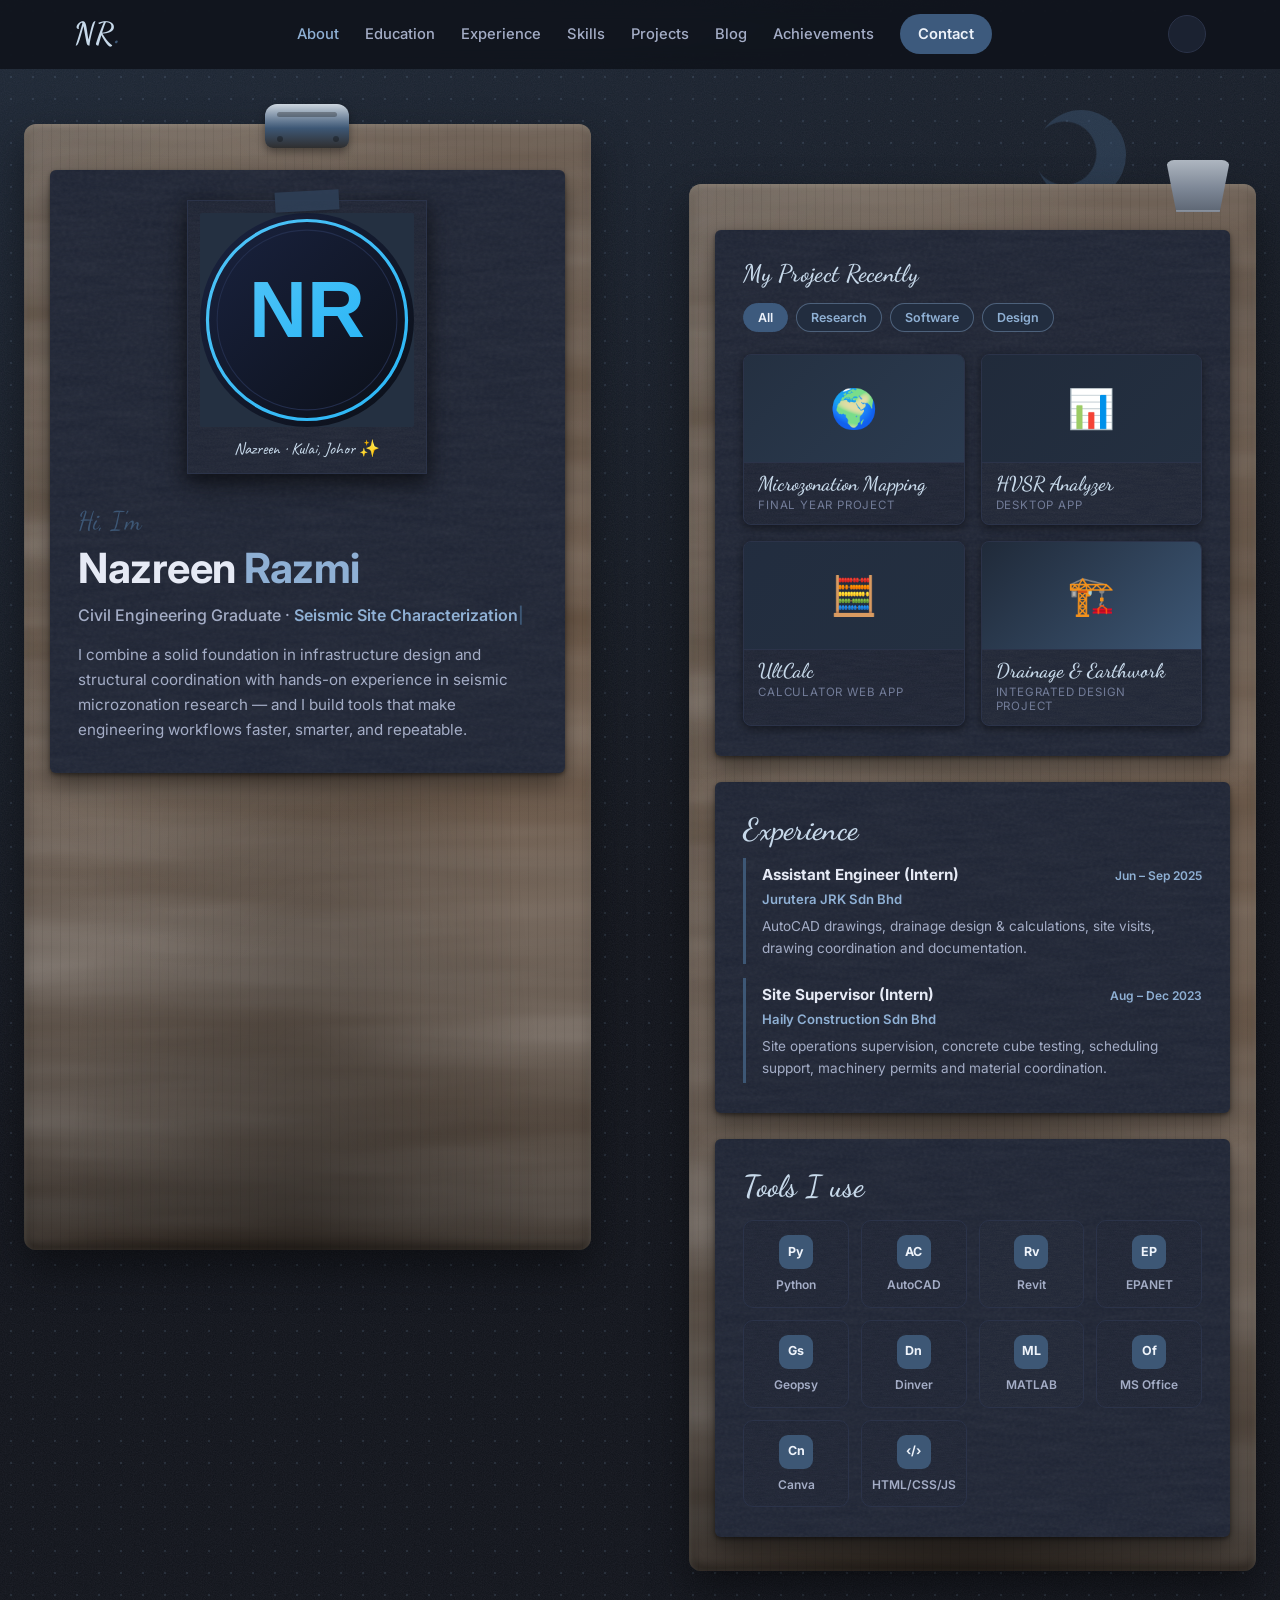
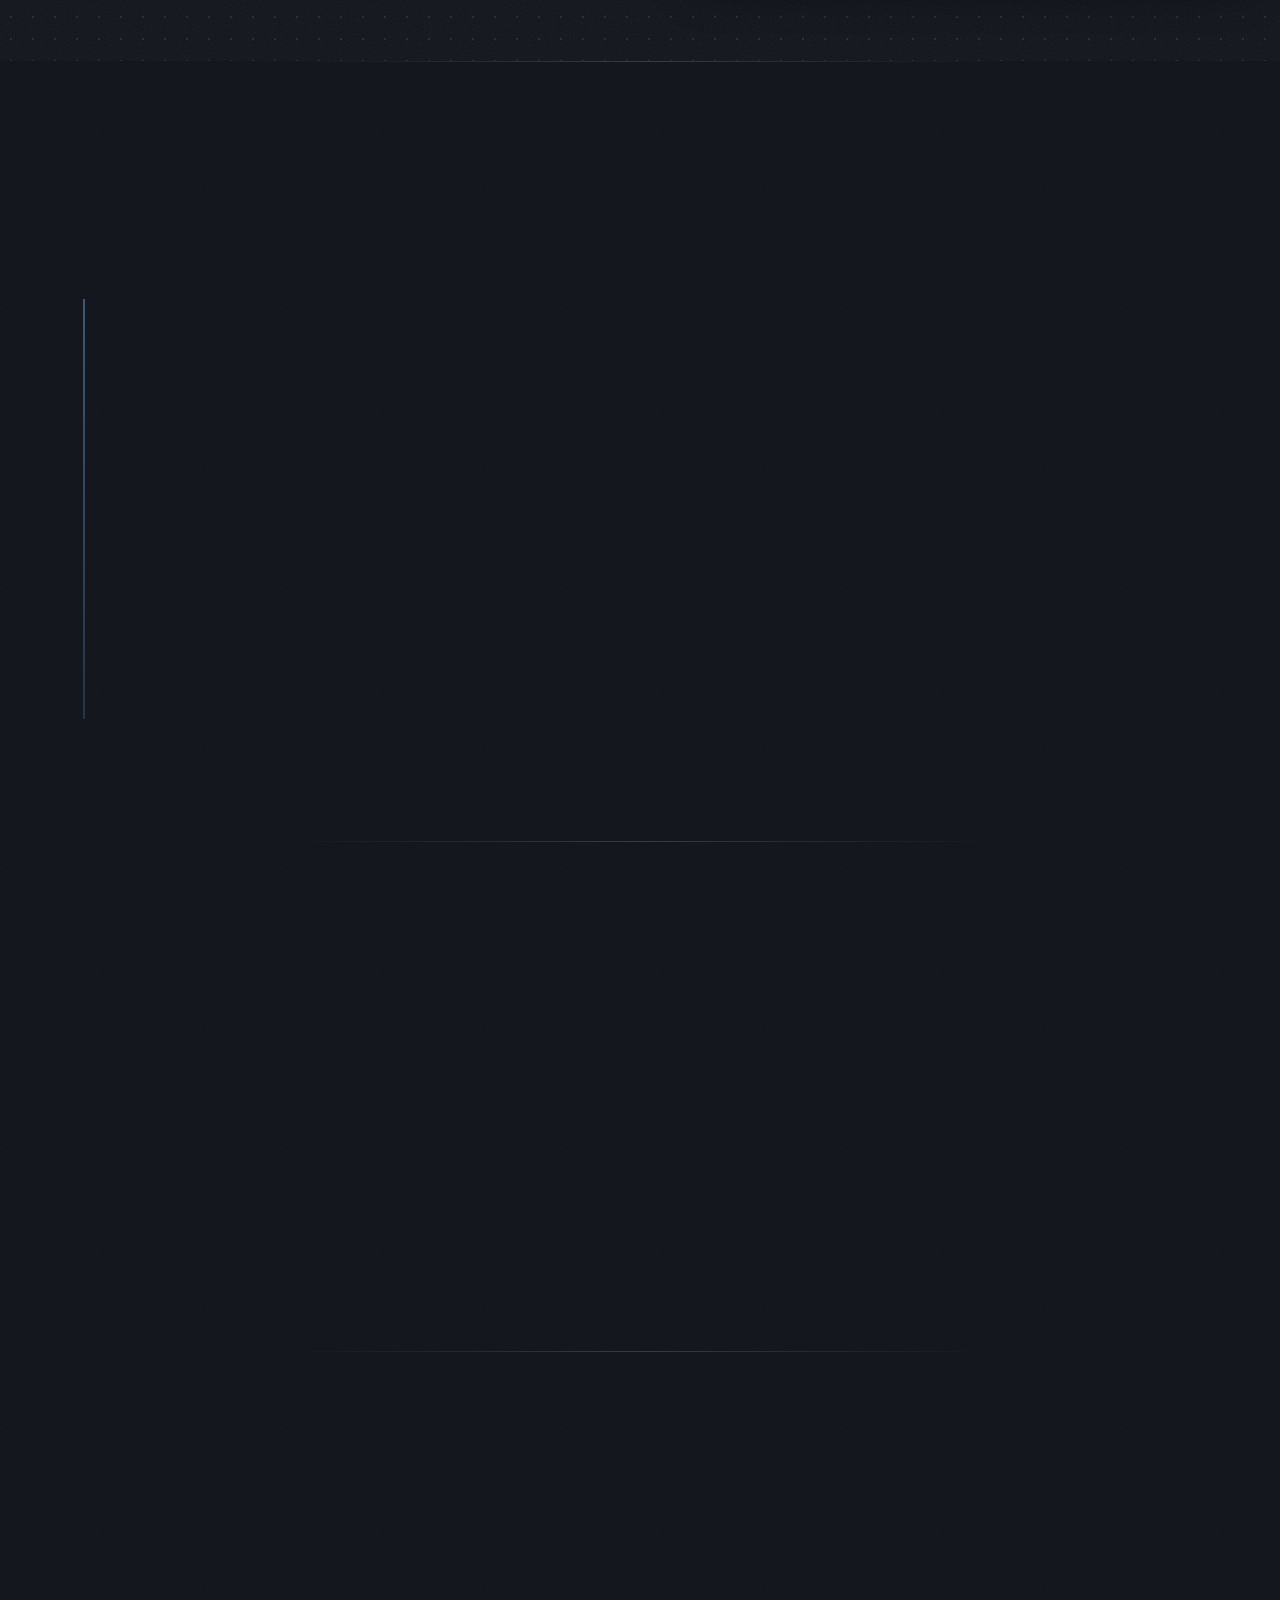
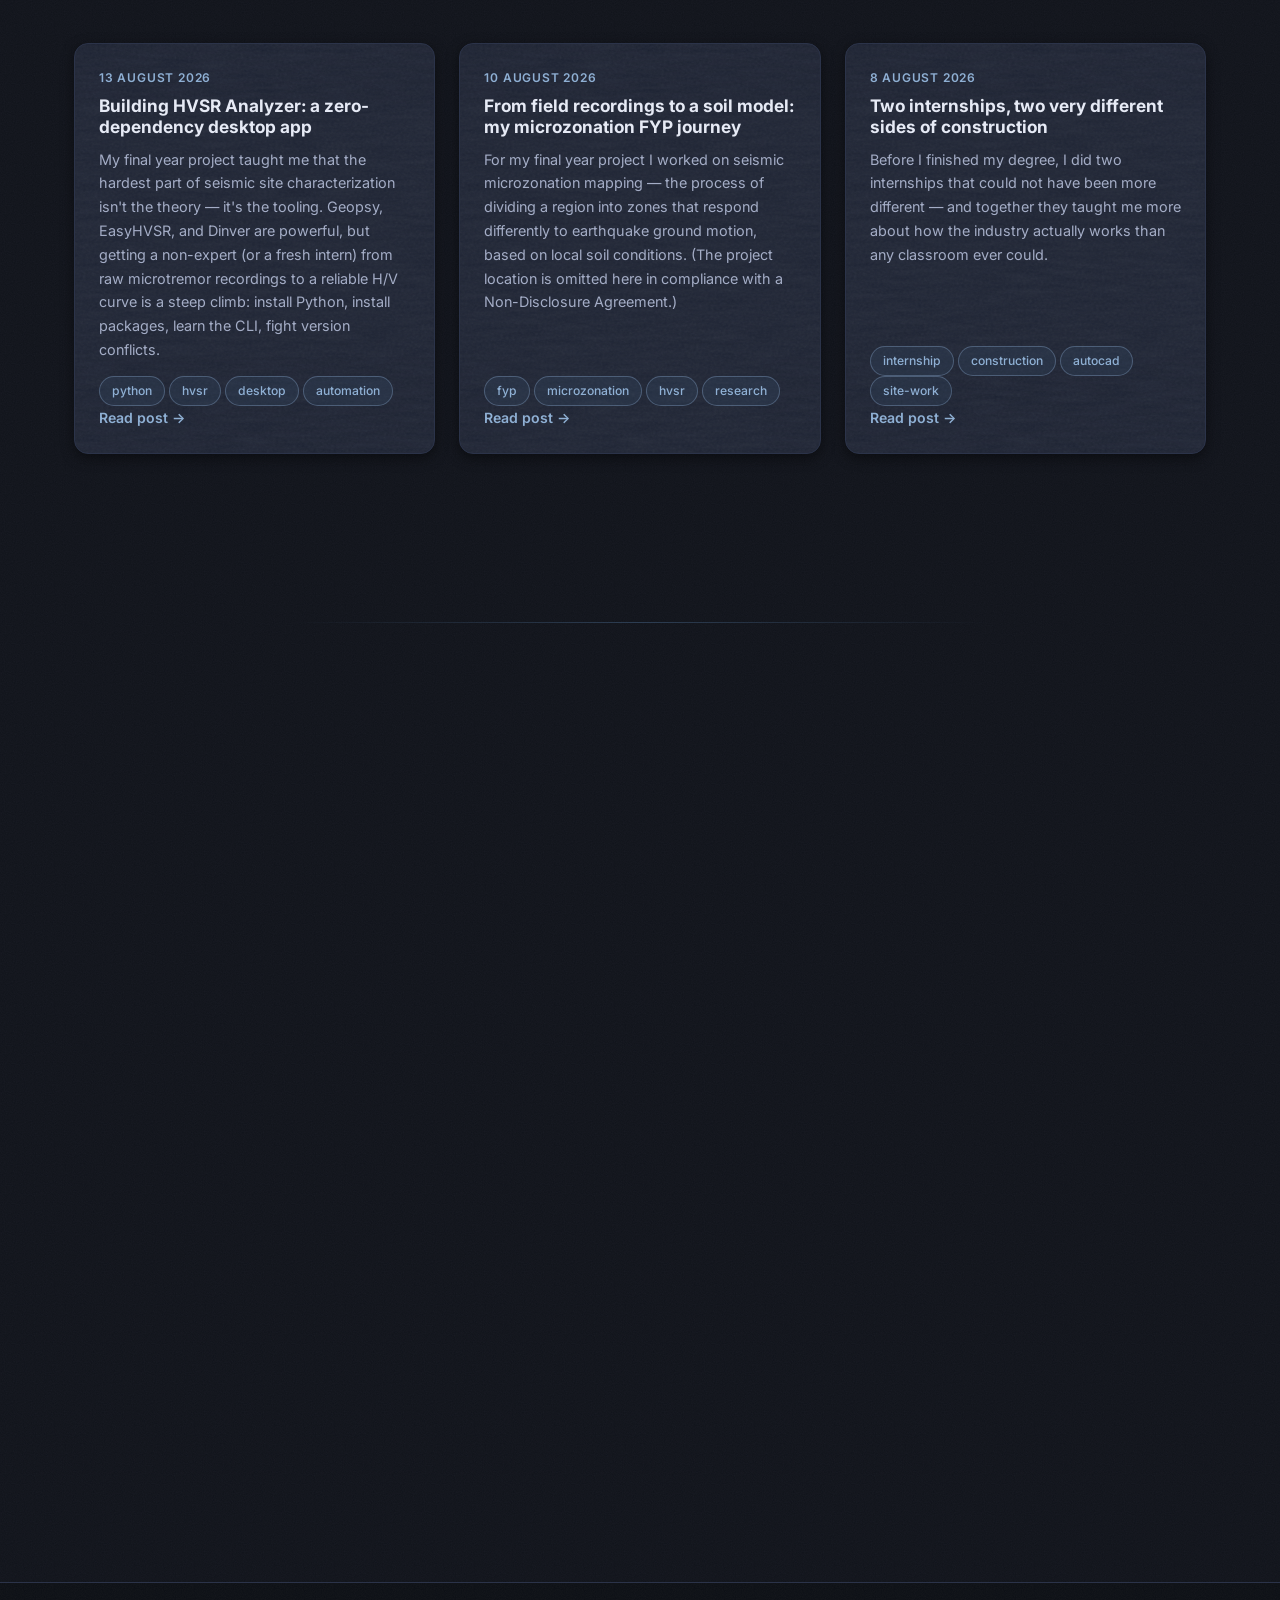
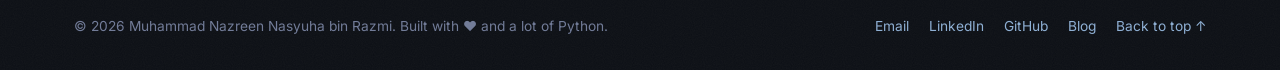
==== commit 762399e6: "Make Midnight dark theme default and add real textures Midnight Collection (dark) is now the default" ====
--- a/index.html
+++ b/index.html
@@ -10,7 +10,7 @@
   <link href="https://fonts.googleapis.com/css2?family=Dancing+Script:wght@500;600;700&family=Caveat:wght@500;600&family=Inter:wght@400;500;600;700&display=swap" rel="stylesheet" />
   <link rel="stylesheet" href="style.css" />
 </head>
-<body>
+<body data-theme="dark">
 
   <!-- ============ NAVBAR ============ -->
   <header class="nav">
@@ -26,9 +26,15 @@
         <a href="#achievements">Achievements</a>
         <a href="#contact" class="nav-cta">Contact</a>
       </nav>
-      <button class="nav-toggle" id="navToggle" aria-label="Toggle menu">
-        <span></span><span></span><span></span>
-      </button>
+      <div class="nav-actions">
+        <button class="theme-toggle" id="themeToggle" aria-label="Toggle dark / light theme" title="Toggle theme">
+          <span class="theme-icon theme-moon">🌙</span>
+          <span class="theme-icon theme-sun">☀️</span>
+        </button>
+        <button class="nav-toggle" id="navToggle" aria-label="Toggle menu">
+          <span></span><span></span><span></span>
+        </button>
+      </div>
     </div>
   </header>
 
--- a/style.css
+++ b/style.css
@@ -1,39 +1,80 @@
 /* ============================================================
    Nazreen Razmi — Portfolio
-   "Morning Collection" theme
-   Cream paper · walnut wood · dusty blues · cursive script
+   "Morning / Midnight Collection" — clipboard & paper theme
+   Dark (Midnight) is the default; light (Morning) via toggle.
    ============================================================ */
 
+/* ---------- Midnight Collection (default / dark) ---------- */
 :root {
-  /* Morning Collection palette */
-  --cream: #faf6ec;
-  --cream-deep: #f2ecdd;
-  --paper: #fdfaf2;
-  --paper-edge: #f6f0e2;
-  --blue-mist: #b9cddf;
-  --blue-soft: #9dbdd4;
-  --blue: #6f96b3;
-  --blue-deep: #4a6f8f;
-  --blue-ink: #33485f;
-  --wood: #8a6a4f;
-  --wood-dark: #6f5238;
-  --wood-light: #a3875f;
-  --ink: #3d4250;
-  --ink-dim: #62697c;
-  --ink-faint: #8b92a5;
-  --clip-metal: #4a6f8f;
-  --clip-steel: #7d8796;
-  --accent: var(--blue);
-  --accent-strong: var(--blue-deep);
-  --accent-glow: rgba(111, 150, 179, 0.35);
+  --bg: #0f121a;
+  --bg-alt: #0b0e14;
+  --paper: #1b2231;
+  --paper-edge: #2b3349;
+  --paper-shadow: rgba(0, 0, 0, 0.45);
+
+  --ink: #e6eaf5;
+  --ink-dim: #a4adc6;
+  --ink-faint: #727c98;
+
+  --mist: #243041;
+  --soft: #3d5775;
+  --link: #8fb0d4;
+  --link-hover: #b7d2ea;
+  --heading: #c7d9ea;
+
+  --accent: #3d5a7d;
+  --accent-text: #eef3fa;
+  --accent-glow: rgba(111, 150, 179, 0.25);
+
+  --wood: #55422f;
+  --wood-dark: #3a2d1e;
+  --wood-light: #7a5f42;
+
+  --paper-tex: url("assets/textures/paper-dark.svg");
+  --wood-tex: url("assets/textures/wood-dark.svg");
+  --torn-tex: url("assets/textures/torn-edge.svg");
+
   --radius: 14px;
   --radius-sm: 9px;
   --maxw: 1180px;
   --nav-h: 68px;
 
-  /* paper noise texture (SVG turbulence, tiled) */
+  /* subtle grain overlay */
+  --noise: url("data:image/svg+xml,%3Csvg xmlns='http://www.w3.org/2000/svg' width='140' height='140'%3E%3Cfilter id='n'%3E%3CfeTurbulence type='fractalNoise' baseFrequency='0.9' numOctaves='2' stitchTiles='stitch'/%3E%3CfeColorMatrix type='saturate' values='0'/%3E%3C/filter%3E%3Crect width='140' height='140' filter='url(%23n)' opacity='0.05'/%3E%3C/svg%3E");
+  --dots: radial-gradient(circle, rgba(143, 176, 212, 0.14) 1px, transparent 1.6px);
+}
+
+/* ---------- Morning Collection (light) ---------- */
+[data-theme="light"] {
+  --bg: #faf6ec;
+  --bg-alt: #f2ecdd;
+  --paper: #fdfaf2;
+  --paper-edge: #efe7d6;
+  --paper-shadow: rgba(74, 60, 40, 0.16);
+
+  --ink: #3d4250;
+  --ink-dim: #62697c;
+  --ink-faint: #8b92a5;
+
+  --mist: #dbe7f0;
+  --soft: #9dbdd4;
+  --link: #4a6f8f;
+  --link-hover: #33485f;
+  --heading: #33485f;
+
+  --accent: #4a6f8f;
+  --accent-text: #fdfaf2;
+  --accent-glow: rgba(111, 150, 179, 0.35);
+
+  --wood: #8a6a4f;
+  --wood-dark: #6f5238;
+  --wood-light: #a3875f;
+
+  --paper-tex: url("assets/textures/paper.svg");
+  --wood-tex: url("assets/textures/wood.svg");
+  --torn-tex: url("assets/textures/torn-edge.svg");
+
   --noise: url("data:image/svg+xml,%3Csvg xmlns='http://www.w3.org/2000/svg' width='140' height='140'%3E%3Cfilter id='n'%3E%3CfeTurbulence type='fractalNoise' baseFrequency='0.9' numOctaves='2' stitchTiles='stitch'/%3E%3CfeColorMatrix type='saturate' values='0'/%3E%3C/filter%3E%3Crect width='140' height='140' filter='url(%23n)' opacity='0.045'/%3E%3C/svg%3E");
-  /* dot grid */
   --dots: radial-gradient(circle, rgba(74, 111, 143, 0.16) 1px, transparent 1.6px);
 }
 
@@ -50,11 +91,12 @@
 
 body {
   font-family: "Inter", system-ui, -apple-system, "Segoe UI", sans-serif;
-  background-color: var(--cream);
+  background-color: var(--bg);
   background-image: var(--noise);
   color: var(--ink);
   line-height: 1.65;
   -webkit-font-smoothing: antialiased;
+  transition: background-color 0.35s ease, color 0.35s ease;
 }
 
 h1, h2, h3 {
@@ -64,13 +106,13 @@
 }
 
 a {
-  color: var(--blue-deep);
+  color: var(--link);
   text-decoration: none;
   transition: color 0.2s ease;
 }
 
 a:hover {
-  color: var(--accent-strong);
+  color: var(--link-hover);
 }
 
 img {
@@ -84,14 +126,14 @@
 }
 
 .accent {
-  color: var(--blue-deep);
+  color: var(--link);
 }
 
 /* Cursive script font for titles */
 .cursive {
   font-family: "Dancing Script", cursive;
   font-weight: 600;
-  color: var(--blue-ink);
+  color: var(--heading);
   letter-spacing: 0.3px;
 }
 
@@ -106,7 +148,7 @@
   left: 0;
   right: 0;
   z-index: 100;
-  background: rgba(250, 246, 236, 0.85);
+  background: color-mix(in srgb, var(--bg) 85%, transparent);
   backdrop-filter: blur(10px);
   -webkit-backdrop-filter: blur(10px);
   border-bottom: 1px solid transparent;
@@ -114,8 +156,8 @@
 }
 
 .nav.scrolled {
-  border-color: rgba(111, 150, 179, 0.35);
-  box-shadow: 0 4px 18px rgba(74, 111, 143, 0.08);
+  border-color: var(--paper-edge);
+  box-shadow: 0 4px 18px rgba(0, 0, 0, 0.12);
 }
 
 .nav-inner {
@@ -129,12 +171,12 @@
   font-family: "Dancing Script", cursive;
   font-size: 1.9rem;
   font-weight: 700;
-  color: var(--blue-ink);
+  color: var(--heading);
   letter-spacing: 0.5px;
 }
 
 .logo-dot {
-  color: var(--blue);
+  color: var(--soft);
 }
 
 .nav-links {
@@ -151,25 +193,58 @@
 }
 
 .nav-links a:hover {
-  color: var(--blue-deep);
+  color: var(--link-hover);
 }
 
 .nav-links a.active {
-  color: var(--blue-deep);
+  color: var(--link);
 }
 
 .nav-links .nav-cta {
-  color: var(--cream);
-  background: var(--blue-deep);
+  color: var(--accent-text);
+  background: var(--accent);
   padding: 8px 18px;
   border-radius: 999px;
   font-weight: 600;
 }
 
 .nav-links .nav-cta:hover {
-  background: var(--blue-ink);
-  color: var(--cream);
-}
+  background: var(--link-hover);
+  color: var(--accent-text);
+}
+
+.nav-actions {
+  display: flex;
+  align-items: center;
+  gap: 12px;
+}
+
+/* theme toggle */
+.theme-toggle {
+  display: flex;
+  align-items: center;
+  justify-content: center;
+  width: 38px;
+  height: 38px;
+  border-radius: 50%;
+  background: var(--paper);
+  border: 1px solid var(--paper-edge);
+  cursor: pointer;
+  font-size: 1rem;
+  transition: border-color 0.2s ease, transform 0.2s ease;
+}
+
+.theme-toggle:hover {
+  border-color: var(--soft);
+  transform: rotate(12deg);
+}
+
+.theme-icon {
+  display: none;
+}
+
+:root[data-theme="dark"] .theme-moon { display: inline; }
+:root[data-theme="light"] .theme-sun { display: inline; }
 
 .nav-toggle {
   display: none;
@@ -184,7 +259,7 @@
 .nav-toggle span {
   width: 24px;
   height: 2px;
-  background: var(--blue-ink);
+  background: var(--ink);
   border-radius: 2px;
   transition: transform 0.25s ease, opacity 0.25s ease;
 }
@@ -211,7 +286,7 @@
   pointer-events: none;
   background-image:
     var(--dots),
-    linear-gradient(160deg, rgba(185, 205, 223, 0.28), rgba(250, 246, 236, 0) 55%);
+    linear-gradient(160deg, color-mix(in srgb, var(--soft) 30%, transparent), transparent 55%);
   background-size: 22px 22px, cover;
 }
 
@@ -220,7 +295,7 @@
   position: absolute;
   inset: 0;
   background: var(--noise);
-  opacity: 0.6;
+  opacity: 0.7;
 }
 
 /* waxing crescent moon */
@@ -231,15 +306,15 @@
   width: 90px;
   height: 90px;
   border-radius: 50%;
-  background: radial-gradient(circle at 32% 48%, transparent 0 40%, var(--blue-soft) 42% 100%);
-  opacity: 0.5;
+  background: radial-gradient(circle at 32% 48%, transparent 0 40%, var(--soft) 42% 100%);
+  opacity: 0.45;
 }
 
 /* soft clouds */
 .cloud {
   position: absolute;
   border-radius: 50%;
-  background: rgba(157, 189, 212, 0.22);
+  background: color-mix(in srgb, var(--soft) 26%, transparent);
   filter: blur(2px);
 }
 
@@ -263,25 +338,32 @@
 .clipboard {
   position: relative;
   width: 46%;
-  background:
-    repeating-linear-gradient(92deg, rgba(0, 0, 0, 0.05) 0 1px, transparent 1px 7px),
-    repeating-linear-gradient(88deg, rgba(255, 244, 224, 0.05) 0 2px, transparent 2px 11px),
-    linear-gradient(135deg, var(--wood-light), var(--wood) 45%, var(--wood-dark));
+  background-image: var(--wood-tex);
+  background-size: cover;
   border-radius: 12px;
   box-shadow:
+    inset 0 2px 6px rgba(255, 244, 224, 0.18),
+    inset 0 -5px 12px rgba(0, 0, 0, 0.35),
+    0 18px 40px rgba(0, 0, 0, 0.4);
+  padding: 46px 26px 34px;
+}
+
+[data-theme="light"] .clipboard {
+  box-shadow:
     inset 0 2px 6px rgba(255, 244, 224, 0.25),
-    inset 0 -4px 10px rgba(0, 0, 0, 0.25),
+    inset 0 -5px 12px rgba(0, 0, 0, 0.25),
     0 18px 40px rgba(74, 60, 40, 0.35);
-  padding: 46px 26px 34px;
-}
-
+}
+
+/* wood grain + vignette overlay */
 .wood-grain {
   position: absolute;
   inset: 0;
   border-radius: inherit;
   background:
-    repeating-linear-gradient(90deg, rgba(0, 0, 0, 0.045) 0 1px, transparent 1px 9px),
-    radial-gradient(ellipse at 30% 20%, rgba(255, 244, 224, 0.12), transparent 50%);
+    repeating-linear-gradient(90deg, rgba(0, 0, 0, 0.06) 0 1px, transparent 1px 9px),
+    radial-gradient(ellipse at 30% 18%, rgba(255, 244, 224, 0.1), transparent 50%),
+    radial-gradient(ellipse at 50% 110%, rgba(0, 0, 0, 0.28), transparent 60%);
   pointer-events: none;
 }
 
@@ -289,8 +371,8 @@
 .clip {
   position: absolute;
   z-index: 5;
-  background: linear-gradient(180deg, #cdd6df, var(--clip-metal) 60%, #3c5a75);
-  box-shadow: 0 4px 8px rgba(0, 0, 0, 0.3);
+  background: linear-gradient(180deg, #cdd6df, var(--soft) 55%, color-mix(in srgb, var(--wood-dark) 45%, #26303e));
+  box-shadow: 0 4px 8px rgba(0, 0, 0, 0.4);
 }
 
 .top-clip {
@@ -310,7 +392,20 @@
   right: 12px;
   height: 5px;
   border-radius: 4px;
-  background: rgba(0, 0, 0, 0.25);
+  background: rgba(0, 0, 0, 0.28);
+}
+
+/* small rivets on the top clip */
+.top-clip::before {
+  content: "";
+  position: absolute;
+  bottom: 6px;
+  left: 12px;
+  width: 6px;
+  height: 6px;
+  border-radius: 50%;
+  background: rgba(0, 0, 0, 0.3);
+  box-shadow: 56px 0 0 rgba(0, 0, 0, 0.3);
 }
 
 /* large industrial binder clip on the right */
@@ -320,7 +415,7 @@
   width: 64px;
   height: 52px;
   border-radius: 8px;
-  background: linear-gradient(180deg, #aeb6c0, var(--clip-steel) 55%, #5d6673);
+  background: linear-gradient(180deg, #aeb6c0, #7d8796 55%, #5d6673);
   clip-path: polygon(0 0, 100% 0, 84% 100%, 16% 100%);
 }
 
@@ -338,12 +433,16 @@
 /* ---------- Paper sheets ---------- */
 .paper {
   position: relative;
-  background: var(--paper);
-  background-image: var(--noise);
+  background-color: var(--paper);
+  background-image: var(--paper-tex);
+  background-size: cover;
   border-radius: 6px;
-  box-shadow: 0 2px 6px rgba(74, 60, 40, 0.18), 0 10px 22px rgba(74, 60, 40, 0.14);
+  box-shadow:
+    0 2px 4px var(--paper-shadow),
+    0 12px 24px var(--paper-shadow);
   padding: 30px 28px;
   margin-bottom: 26px;
+  transition: background-color 0.35s ease, box-shadow 0.35s ease;
 }
 
 .paper:last-child {
@@ -362,15 +461,21 @@
 /* ---------- Polaroid ---------- */
 .polaroid {
   position: relative;
-  background: var(--cream);
+  background: var(--paper);
+  background-image: var(--paper-tex);
+  background-size: cover;
   padding: 12px 12px 10px;
-  box-shadow: 0 6px 16px rgba(74, 60, 40, 0.28);
+  box-shadow:
+    0 6px 16px var(--paper-shadow),
+    0 14px 30px rgba(0, 0, 0, 0.3);
   transform: rotate(-2deg);
   margin: 0 auto 26px;
   width: min(240px, 100%);
   border: 1px solid var(--paper-edge);
-}
-
+  transition: background-color 0.35s ease;
+}
+
+/* washi tape */
 .polaroid::before {
   content: "";
   position: absolute;
@@ -379,8 +484,9 @@
   width: 64px;
   height: 20px;
   transform: translateX(-50%) rotate(-3deg);
-  background: rgba(217, 228, 236, 0.7);
-  box-shadow: 0 2px 3px rgba(0, 0, 0, 0.12);
+  background: color-mix(in srgb, var(--soft) 55%, var(--paper));
+  box-shadow: 0 2px 3px rgba(0, 0, 0, 0.18);
+  opacity: 0.9;
 }
 
 .polaroid img {
@@ -389,7 +495,7 @@
   aspect-ratio: 1 / 1;
   object-fit: cover;
   border-radius: 2px;
-  background: var(--blue-mist);
+  background: var(--mist);
 }
 
 .polaroid-caption {
@@ -397,7 +503,7 @@
   text-align: center;
   font-family: "Caveat", cursive;
   font-size: 1.05rem;
-  color: var(--blue-ink);
+  color: var(--heading);
 }
 
 /* ---------- Intro ---------- */
@@ -408,7 +514,7 @@
 .intro-script {
   font-family: "Dancing Script", cursive;
   font-size: 1.6rem;
-  color: var(--blue);
+  color: var(--soft);
   margin-bottom: 2px;
 }
 
@@ -428,7 +534,7 @@
 }
 
 .rotator {
-  color: var(--blue-deep);
+  color: var(--link);
   font-weight: 600;
   display: inline-block;
 }
@@ -436,7 +542,7 @@
 .rotator::after {
   content: "|";
   animation: blink 0.9s step-end infinite;
-  color: var(--blue);
+  color: var(--soft);
 }
 
 @keyframes blink {
@@ -451,36 +557,34 @@
 
 /* ---------- Torn paper contact ---------- */
 .contact-paper {
-  background: linear-gradient(180deg, var(--blue-mist), var(--blue-soft));
-  background-image: var(--noise);
+  background: linear-gradient(180deg, var(--mist), var(--soft));
+  background-image: var(--paper-tex);
+  background-size: cover;
   border-radius: 6px 6px 0 0;
-  padding-bottom: 36px;
-}
-
-/* jagged torn bottom edge */
+  padding-bottom: 40px;
+  margin-bottom: 8px;
+}
+
+/* jagged torn bottom edge (masked SVG strip, hangs below the sheet) */
 .contact-paper::after {
   content: "";
   position: absolute;
-  bottom: -14px;
+  bottom: -12px;
   left: 0;
   right: 0;
-  height: 16px;
-  background:
-    linear-gradient(135deg, transparent 0 30%, #dfeaf3 31% 100%) 0 0 / 22px 100% repeat-x;
-  /* ragged edge via repeated triangles */
-  -webkit-mask-image: none;
+  height: 26px;
+  background: linear-gradient(180deg, var(--soft), color-mix(in srgb, var(--soft) 80%, var(--bg)));
+  -webkit-mask-image: var(--torn-tex);
+  mask-image: var(--torn-tex);
+  -webkit-mask-size: 240px 100%;
+  mask-size: 240px 100%;
+  -webkit-mask-repeat: repeat-x;
+  mask-repeat: repeat-x;
   pointer-events: none;
-  background-image:
-    linear-gradient(45deg, transparent 45%, rgba(111, 150, 179, 0.55) 50%, transparent 60%),
-    linear-gradient(-45deg, transparent 45%, rgba(111, 150, 179, 0.55) 50%, transparent 60%);
-  background-size: 18px 18px, 18px 18px;
-  background-repeat: repeat-x;
-  background-position: 0 0, 9px 0;
-  opacity: 0.85;
 }
 
 .contact-paper .paper-heading {
-  color: var(--blue-ink);
+  color: var(--heading);
   margin-bottom: 14px;
 }
 
@@ -499,7 +603,7 @@
   align-items: center;
   gap: 12px;
   padding: 9px 0;
-  border-bottom: 1px dashed rgba(74, 111, 143, 0.35);
+  border-bottom: 1px dashed color-mix(in srgb, var(--link) 45%, transparent);
 }
 
 .contact-item:last-child {
@@ -513,8 +617,8 @@
   display: flex;
   align-items: center;
   justify-content: center;
-  color: var(--blue-deep);
-  background: rgba(250, 246, 236, 0.65);
+  color: var(--link);
+  background: color-mix(in srgb, var(--paper) 55%, transparent);
   border-radius: 8px;
 }
 
@@ -533,14 +637,14 @@
   font-size: 0.68rem;
   text-transform: uppercase;
   letter-spacing: 1px;
-  color: var(--blue-deep);
+  color: var(--link);
   opacity: 0.75;
 }
 
 .contact-text strong {
   display: block;
   font-size: 0.85rem;
-  color: var(--blue-ink);
+  color: var(--heading);
   font-weight: 600;
   word-break: break-word;
 }
@@ -550,16 +654,16 @@
   width: 28px;
   height: 28px;
   border-radius: 50%;
-  border: 1px solid rgba(74, 111, 143, 0.4);
-  background: rgba(250, 246, 236, 0.5);
-  color: var(--blue-deep);
+  border: 1px solid color-mix(in srgb, var(--link) 55%, transparent);
+  background: color-mix(in srgb, var(--paper) 45%, transparent);
+  color: var(--link);
   font-size: 0.9rem;
   cursor: pointer;
   transition: transform 0.2s ease, background 0.2s ease;
 }
 
 .copy-btn:hover {
-  background: var(--cream);
+  background: var(--paper);
   transform: scale(1.12);
 }
 
@@ -577,8 +681,8 @@
   display: flex;
   align-items: center;
   justify-content: center;
-  color: var(--cream);
-  background: var(--blue-deep);
+  color: var(--accent-text);
+  background: var(--accent);
   transition: transform 0.25s ease, background 0.25s ease;
 }
 
@@ -589,17 +693,17 @@
 
 .social-link:hover {
   transform: translateY(-3px) rotate(-4deg);
-  background: var(--blue-ink);
-  color: var(--cream);
+  background: var(--link-hover);
+  color: var(--accent-text);
 }
 
 /* copy toast */
 .toast {
   position: absolute;
-  bottom: 30px;
+  bottom: 34px;
   right: 24px;
-  background: var(--blue-ink);
-  color: var(--cream);
+  background: var(--ink);
+  color: var(--paper);
   font-size: 0.78rem;
   font-weight: 600;
   padding: 6px 12px;
@@ -608,6 +712,7 @@
   transform: translateY(6px);
   transition: opacity 0.25s ease, transform 0.25s ease;
   pointer-events: none;
+  z-index: 6;
 }
 
 .toast.show {
@@ -653,9 +758,9 @@
   font-family: inherit;
   font-size: 0.78rem;
   font-weight: 600;
-  color: var(--blue-deep);
-  background: rgba(250, 246, 236, 0.7);
-  border: 1px solid rgba(74, 111, 143, 0.35);
+  color: var(--link);
+  background: color-mix(in srgb, var(--paper) 80%, var(--soft));
+  border: 1px solid color-mix(in srgb, var(--link) 40%, transparent);
   border-radius: 999px;
   padding: 6px 14px;
   cursor: pointer;
@@ -663,13 +768,13 @@
 }
 
 .filter-chip:hover {
-  border-color: var(--blue-deep);
+  border-color: var(--link);
 }
 
 .filter-chip.active {
-  background: var(--blue-deep);
-  border-color: var(--blue-deep);
-  color: var(--cream);
+  background: var(--accent);
+  border-color: var(--accent);
+  color: var(--accent-text);
 }
 
 /* ---------- Project tiles ---------- */
@@ -684,21 +789,22 @@
   flex-direction: column;
   align-items: flex-start;
   text-align: left;
-  background: var(--cream);
-  background-image: var(--noise);
+  background: var(--paper);
+  background-image: var(--paper-tex);
+  background-size: cover;
   border: 1px solid var(--paper-edge);
   border-radius: 8px;
   padding: 0;
   cursor: pointer;
   overflow: hidden;
-  box-shadow: 0 3px 8px rgba(74, 60, 40, 0.14);
+  box-shadow: 0 3px 8px var(--paper-shadow);
   transition: transform 0.25s ease, box-shadow 0.25s ease;
   font-family: inherit;
 }
 
 .project-tile:hover {
   transform: translateY(-4px) rotate(-0.5deg);
-  box-shadow: 0 10px 22px rgba(74, 60, 40, 0.22);
+  box-shadow: 0 10px 22px var(--paper-shadow);
 }
 
 .project-tile.hidden {
@@ -715,16 +821,16 @@
   border-bottom: 1px solid var(--paper-edge);
 }
 
-.tile-fyp { background: linear-gradient(135deg, #dbe7f0, var(--blue-mist)); }
-.tile-hvsr { background: linear-gradient(135deg, #e9f0f5, #cddde9); }
-.tile-ultcalc { background: linear-gradient(135deg, #f0ebe0, var(--cream-deep)); }
-.tile-idp { background: linear-gradient(135deg, #e2e8ee, #c9d8e4); }
+.tile-fyp { background: linear-gradient(135deg, var(--mist), color-mix(in srgb, var(--mist) 70%, var(--soft))); }
+.tile-hvsr { background: linear-gradient(135deg, color-mix(in srgb, var(--mist) 60%, var(--paper)), var(--mist)); }
+.tile-ultcalc { background: linear-gradient(135deg, color-mix(in srgb, var(--paper) 80%, var(--soft)), var(--mist)); }
+.tile-idp { background: linear-gradient(135deg, color-mix(in srgb, var(--mist) 80%, var(--bg)), var(--soft)); }
 
 .tile-title {
   font-family: "Dancing Script", cursive;
   font-size: 1.25rem;
   font-weight: 600;
-  color: var(--blue-ink);
+  color: var(--heading);
   padding: 10px 14px 2px;
   line-height: 1.15;
 }
@@ -746,7 +852,7 @@
 }
 
 .exp-item {
-  border-left: 3px solid var(--blue-soft);
+  border-left: 3px solid var(--soft);
   padding: 4px 0 4px 16px;
 }
 
@@ -765,14 +871,14 @@
 
 .exp-date {
   font-size: 0.75rem;
-  color: var(--blue-deep);
+  color: var(--link);
   font-weight: 600;
   white-space: nowrap;
 }
 
 .exp-org {
   font-size: 0.82rem;
-  color: var(--blue-deep);
+  color: var(--link);
   font-weight: 600;
   margin: 2px 0 4px;
 }
@@ -796,7 +902,9 @@
   flex-direction: column;
   align-items: center;
   gap: 6px;
-  background: var(--cream);
+  background: var(--paper);
+  background-image: var(--paper-tex);
+  background-size: cover;
   border: 1px solid var(--paper-edge);
   border-radius: 10px;
   padding: 14px 8px 12px;
@@ -809,7 +917,11 @@
 
 .tool-item:hover {
   transform: scale(1.08);
-  box-shadow: 0 8px 18px rgba(74, 111, 143, 0.18);
+  box-shadow: 0 8px 18px rgba(0, 0, 0, 0.25);
+}
+
+[data-theme="light"] .tool-item:hover {
+  box-shadow: 0 8px 18px rgba(74, 111, 143, 0.2);
 }
 
 /* tooltip */
@@ -819,8 +931,8 @@
   bottom: calc(100% + 8px);
   left: 50%;
   transform: translateX(-50%) translateY(4px);
-  background: var(--blue-ink);
-  color: var(--cream);
+  background: var(--ink);
+  color: var(--paper);
   font-size: 0.7rem;
   font-weight: 500;
   padding: 5px 10px;
@@ -846,8 +958,8 @@
   width: 34px;
   height: 34px;
   border-radius: 9px;
-  background: var(--blue-soft);
-  color: var(--cream);
+  background: var(--soft);
+  color: var(--accent-text);
   font-size: 0.78rem;
   font-weight: 700;
 }
@@ -869,7 +981,7 @@
   transform: translateX(-50%);
   width: min(80%, 700px);
   height: 1px;
-  background: linear-gradient(90deg, transparent, rgba(111, 150, 179, 0.4), transparent);
+  background: linear-gradient(90deg, transparent, color-mix(in srgb, var(--soft) 60%, transparent), transparent);
 }
 
 .section-head {
@@ -882,9 +994,9 @@
   font-weight: 600;
   letter-spacing: 1.5px;
   text-transform: uppercase;
-  color: var(--blue-deep);
-  background: rgba(157, 189, 212, 0.25);
-  border: 1px solid rgba(74, 111, 143, 0.3);
+  color: var(--link);
+  background: color-mix(in srgb, var(--soft) 28%, transparent);
+  border: 1px solid color-mix(in srgb, var(--link) 35%, transparent);
   padding: 5px 14px;
   border-radius: 999px;
   margin-bottom: 12px;
@@ -913,27 +1025,27 @@
 }
 
 .btn-primary {
-  background: var(--blue-deep);
-  color: var(--cream);
-  border: 1px solid var(--blue-deep);
+  background: var(--accent);
+  color: var(--accent-text);
+  border: 1px solid var(--accent);
   box-shadow: 0 6px 18px var(--accent-glow);
 }
 
 .btn-primary:hover {
-  background: var(--blue-ink);
-  color: var(--cream);
+  background: var(--link-hover);
+  color: var(--accent-text);
   transform: translateY(-2px);
 }
 
 .btn-ghost {
-  border: 1px solid rgba(74, 111, 143, 0.4);
-  color: var(--blue-deep);
+  border: 1px solid color-mix(in srgb, var(--link) 50%, transparent);
+  color: var(--link);
   background: transparent;
 }
 
 .btn-ghost:hover {
-  border-color: var(--blue-deep);
-  color: var(--blue-deep);
+  border-color: var(--link-hover);
+  color: var(--link-hover);
   transform: translateY(-2px);
 }
 
@@ -947,9 +1059,9 @@
   display: inline-block;
   font-size: 0.76rem;
   font-weight: 500;
-  color: var(--blue-deep);
-  background: rgba(157, 189, 212, 0.2);
-  border: 1px solid rgba(74, 111, 143, 0.3);
+  color: var(--link);
+  background: color-mix(in srgb, var(--soft) 22%, transparent);
+  border: 1px solid color-mix(in srgb, var(--link) 35%, transparent);
   padding: 4px 12px;
   border-radius: 999px;
 }
@@ -968,7 +1080,7 @@
   top: 8px;
   bottom: 8px;
   width: 2px;
-  background: linear-gradient(var(--blue), rgba(157, 189, 212, 0.4));
+  background: linear-gradient(var(--soft), color-mix(in srgb, var(--soft) 45%, transparent));
 }
 
 .timeline-item {
@@ -983,18 +1095,19 @@
   width: 20px;
   height: 20px;
   border-radius: 50%;
-  background: var(--cream);
-  border: 3px solid var(--blue);
-  box-shadow: 0 0 0 5px rgba(157, 189, 212, 0.35);
+  background: var(--paper);
+  border: 3px solid var(--soft);
+  box-shadow: 0 0 0 5px color-mix(in srgb, var(--soft) 35%, transparent);
 }
 
 .timeline-card {
-  background: var(--paper);
-  background-image: var(--noise);
+  background-color: var(--paper);
+  background-image: var(--paper-tex);
+  background-size: cover;
   border: 1px solid var(--paper-edge);
   border-radius: var(--radius);
   padding: 24px 26px;
-  box-shadow: 0 4px 14px rgba(74, 60, 40, 0.1);
+  box-shadow: 0 4px 14px var(--paper-shadow);
 }
 
 .timeline-head {
@@ -1011,7 +1124,7 @@
 }
 
 .timeline-date {
-  color: var(--blue-deep);
+  color: var(--link);
   font-size: 0.8rem;
   font-weight: 600;
   white-space: nowrap;
@@ -1044,18 +1157,23 @@
 }
 
 .ach-card {
-  background: var(--paper);
-  background-image: var(--noise);
+  background-color: var(--paper);
+  background-image: var(--paper-tex);
+  background-size: cover;
   border: 1px solid var(--paper-edge);
   border-radius: var(--radius);
   padding: 26px 20px;
   text-align: center;
-  box-shadow: 0 4px 14px rgba(74, 60, 40, 0.1);
+  box-shadow: 0 4px 14px var(--paper-shadow);
   transition: transform 0.25s ease, box-shadow 0.25s ease;
 }
 
 .ach-card:hover {
   transform: translateY(-4px);
+  box-shadow: 0 10px 24px rgba(0, 0, 0, 0.25);
+}
+
+[data-theme="light"] .ach-card:hover {
   box-shadow: 0 10px 24px rgba(74, 111, 143, 0.18);
 }
 
@@ -1085,22 +1203,27 @@
 .blog-card {
   display: flex;
   flex-direction: column;
-  background: var(--paper);
-  background-image: var(--noise);
+  background-color: var(--paper);
+  background-image: var(--paper-tex);
+  background-size: cover;
   border: 1px solid var(--paper-edge);
   border-radius: var(--radius);
   padding: 24px;
-  box-shadow: 0 4px 14px rgba(74, 60, 40, 0.1);
+  box-shadow: 0 4px 14px var(--paper-shadow);
   transition: transform 0.25s ease, box-shadow 0.25s ease;
 }
 
 .blog-card:hover {
   transform: translateY(-4px);
+  box-shadow: 0 10px 24px rgba(0, 0, 0, 0.25);
+}
+
+[data-theme="light"] .blog-card:hover {
   box-shadow: 0 10px 24px rgba(74, 111, 143, 0.18);
 }
 
 .blog-card .blog-date {
-  color: var(--blue-deep);
+  color: var(--link);
   font-size: 0.75rem;
   font-weight: 600;
   letter-spacing: 0.8px;
@@ -1118,7 +1241,7 @@
 }
 
 .blog-card h3 a:hover {
-  color: var(--blue-deep);
+  color: var(--link);
 }
 
 .blog-card p {
@@ -1156,18 +1279,19 @@
   display: flex;
   align-items: center;
   gap: 14px;
-  background: var(--paper);
-  background-image: var(--noise);
+  background-color: var(--paper);
+  background-image: var(--paper-tex);
+  background-size: cover;
   border: 1px solid var(--paper-edge);
   border-radius: var(--radius-sm);
   padding: 15px 18px;
   color: var(--ink);
-  box-shadow: 0 3px 10px rgba(74, 60, 40, 0.08);
+  box-shadow: 0 3px 10px var(--paper-shadow);
   transition: border-color 0.2s ease, transform 0.2s ease;
 }
 
 a.contact-row:hover {
-  border-color: var(--blue-soft);
+  border-color: var(--soft);
   transform: translateX(4px);
   color: var(--ink);
 }
@@ -1176,6 +1300,8 @@
   width: 34px;
   height: 34px;
   font-size: 1rem;
+  color: var(--link);
+  background: color-mix(in srgb, var(--soft) 25%, transparent);
 }
 
 .contact-row strong {
@@ -1190,12 +1316,13 @@
 }
 
 .contact-form {
-  background: var(--paper);
-  background-image: var(--noise);
+  background-color: var(--paper);
+  background-image: var(--paper-tex);
+  background-size: cover;
   border: 1px solid var(--paper-edge);
   border-radius: var(--radius);
   padding: 28px;
-  box-shadow: 0 4px 14px rgba(74, 60, 40, 0.1);
+  box-shadow: 0 4px 14px var(--paper-shadow);
 }
 
 .form-row {
@@ -1219,8 +1346,8 @@
 .form-field input,
 .form-field textarea {
   width: 100%;
-  background: var(--cream);
-  border: 1px solid rgba(74, 111, 143, 0.3);
+  background: var(--bg);
+  border: 1px solid var(--paper-edge);
   border-radius: var(--radius-sm);
   padding: 11px 13px;
   color: var(--ink);
@@ -1233,27 +1360,31 @@
 .form-field input:focus,
 .form-field textarea:focus {
   outline: none;
-  border-color: var(--blue);
-  box-shadow: 0 0 0 3px rgba(157, 189, 212, 0.35);
+  border-color: var(--soft);
+  box-shadow: 0 0 0 3px color-mix(in srgb, var(--soft) 35%, transparent);
 }
 
 .form-note {
   margin-top: 12px;
   font-size: 0.86rem;
-  color: var(--blue-deep);
+  color: var(--link);
   min-height: 1.2em;
   text-align: center;
 }
 
 .form-note.error {
+  color: #e08a83;
+}
+
+[data-theme="light"] .form-note.error {
   color: #b5544e;
 }
 
 /* ---------- Footer ---------- */
 .footer {
-  border-top: 1px solid rgba(111, 150, 179, 0.3);
+  border-top: 1px solid var(--paper-edge);
   padding: 32px 0;
-  background: var(--cream-deep);
+  background-color: var(--bg-alt);
   background-image: var(--noise);
 }
 
@@ -1284,7 +1415,7 @@
   position: fixed;
   inset: 0;
   z-index: 200;
-  background: rgba(51, 62, 80, 0.55);
+  background: rgba(8, 10, 16, 0.6);
   backdrop-filter: blur(4px);
   -webkit-backdrop-filter: blur(4px);
   display: flex;
@@ -1300,14 +1431,15 @@
 
 .modal {
   position: relative;
-  background: var(--paper);
-  background-image: var(--noise);
+  background-color: var(--paper);
+  background-image: var(--paper-tex);
+  background-size: cover;
   border: 1px solid var(--paper-edge);
   border-radius: 16px;
   max-width: 520px;
   width: 100%;
   padding: 34px 30px;
-  box-shadow: 0 30px 70px rgba(30, 40, 55, 0.4);
+  box-shadow: 0 30px 70px rgba(0, 0, 0, 0.5);
   animation: popIn 0.3s ease;
 }
 
@@ -1328,9 +1460,9 @@
   width: 32px;
   height: 32px;
   border-radius: 50%;
-  border: 1px solid rgba(74, 111, 143, 0.35);
-  background: var(--cream);
-  color: var(--blue-deep);
+  border: 1px solid var(--paper-edge);
+  background: var(--bg);
+  color: var(--link);
   font-size: 0.9rem;
   cursor: pointer;
   transition: transform 0.2s ease, background 0.2s ease;
@@ -1338,7 +1470,8 @@
 
 .modal-close:hover {
   transform: rotate(90deg);
-  background: var(--blue-mist);
+  background: var(--soft);
+  color: var(--accent-text);
 }
 
 .modal-icon {
@@ -1350,7 +1483,7 @@
 .modal-title {
   font-family: "Dancing Script", cursive;
   font-size: 1.8rem;
-  color: var(--blue-ink);
+  color: var(--heading);
   margin-bottom: 10px;
 }
 
@@ -1377,7 +1510,7 @@
   content: "→";
   position: absolute;
   left: 0;
-  color: var(--blue);
+  color: var(--soft);
 }
 
 .modal-tags {
@@ -1404,16 +1537,16 @@
   width: 46px;
   height: 46px;
   border-radius: 50%;
-  border: 1px solid rgba(74, 111, 143, 0.4);
+  border: 1px solid var(--paper-edge);
   background: var(--paper);
-  color: var(--blue-deep);
+  color: var(--link);
   font-size: 1.15rem;
   cursor: pointer;
   opacity: 0;
   visibility: hidden;
   transform: translateY(12px);
   transition: opacity 0.3s ease, transform 0.3s ease, visibility 0.3s;
-  box-shadow: 0 4px 12px rgba(74, 60, 40, 0.18);
+  box-shadow: 0 4px 12px var(--paper-shadow);
 }
 
 .to-top.visible {
@@ -1424,7 +1557,7 @@
 
 .to-top:hover {
   transform: translateY(-2px);
-  border-color: var(--blue-deep);
+  border-color: var(--link);
 }
 
 /* ============================================================
@@ -1440,7 +1573,7 @@
 }
 
 .blog-post-page .post-date {
-  color: var(--blue-deep);
+  color: var(--link);
   font-size: 0.8rem;
   font-weight: 600;
   letter-spacing: 0.8px;
@@ -1450,7 +1583,7 @@
 .blog-post-page h1 {
   font-family: "Dancing Script", cursive;
   font-size: clamp(2rem, 4.5vw, 3rem);
-  color: var(--blue-ink);
+  color: var(--heading);
   margin: 10px 0 6px;
 }
 
@@ -1460,23 +1593,24 @@
 }
 
 .post-body {
-  background: var(--paper);
-  background-image: var(--noise);
+  background-color: var(--paper);
+  background-image: var(--paper-tex);
+  background-size: cover;
   border: 1px solid var(--paper-edge);
   border-radius: var(--radius);
   padding: 38px;
   max-width: 780px;
   margin: 0 auto;
-  box-shadow: 0 6px 20px rgba(74, 60, 40, 0.1);
+  box-shadow: 0 6px 20px var(--paper-shadow);
 }
 
 .post-body h2 {
   font-family: "Dancing Script", cursive;
   font-size: 1.7rem;
-  color: var(--blue-ink);
+  color: var(--heading);
   margin: 32px 0 10px;
   padding-top: 8px;
-  border-top: 1px dashed rgba(111, 150, 179, 0.4);
+  border-top: 1px dashed color-mix(in srgb, var(--soft) 55%, transparent);
 }
 
 .post-body h3 {
@@ -1505,7 +1639,7 @@
 }
 
 .post-body blockquote {
-  border-left: 3px solid var(--blue);
+  border-left: 3px solid var(--soft);
   padding: 4px 0 4px 18px;
   margin: 0 0 15px;
   color: var(--ink-dim);
@@ -1514,17 +1648,17 @@
 
 .post-body code {
   font-family: "Cascadia Code", Consolas, monospace;
-  background: var(--cream-deep);
-  border: 1px solid rgba(74, 111, 143, 0.3);
+  background: var(--bg);
+  border: 1px solid var(--paper-edge);
   border-radius: 6px;
   padding: 2px 6px;
   font-size: 0.88em;
-  color: var(--blue-deep);
+  color: var(--link);
 }
 
 .post-body pre {
-  background: var(--cream-deep);
-  border: 1px solid rgba(74, 111, 143, 0.3);
+  background: var(--bg);
+  border: 1px solid var(--paper-edge);
   border-radius: var(--radius-sm);
   padding: 18px 20px;
   overflow-x: auto;
@@ -1604,8 +1738,8 @@
     flex-direction: column;
     align-items: flex-start;
     gap: 4px;
-    background: var(--cream);
-    border-bottom: 1px solid rgba(111, 150, 179, 0.35);
+    background: var(--bg);
+    border-bottom: 1px solid var(--paper-edge);
     padding: 14px 24px 20px;
     transform: translateY(-12px);
     opacity: 0;
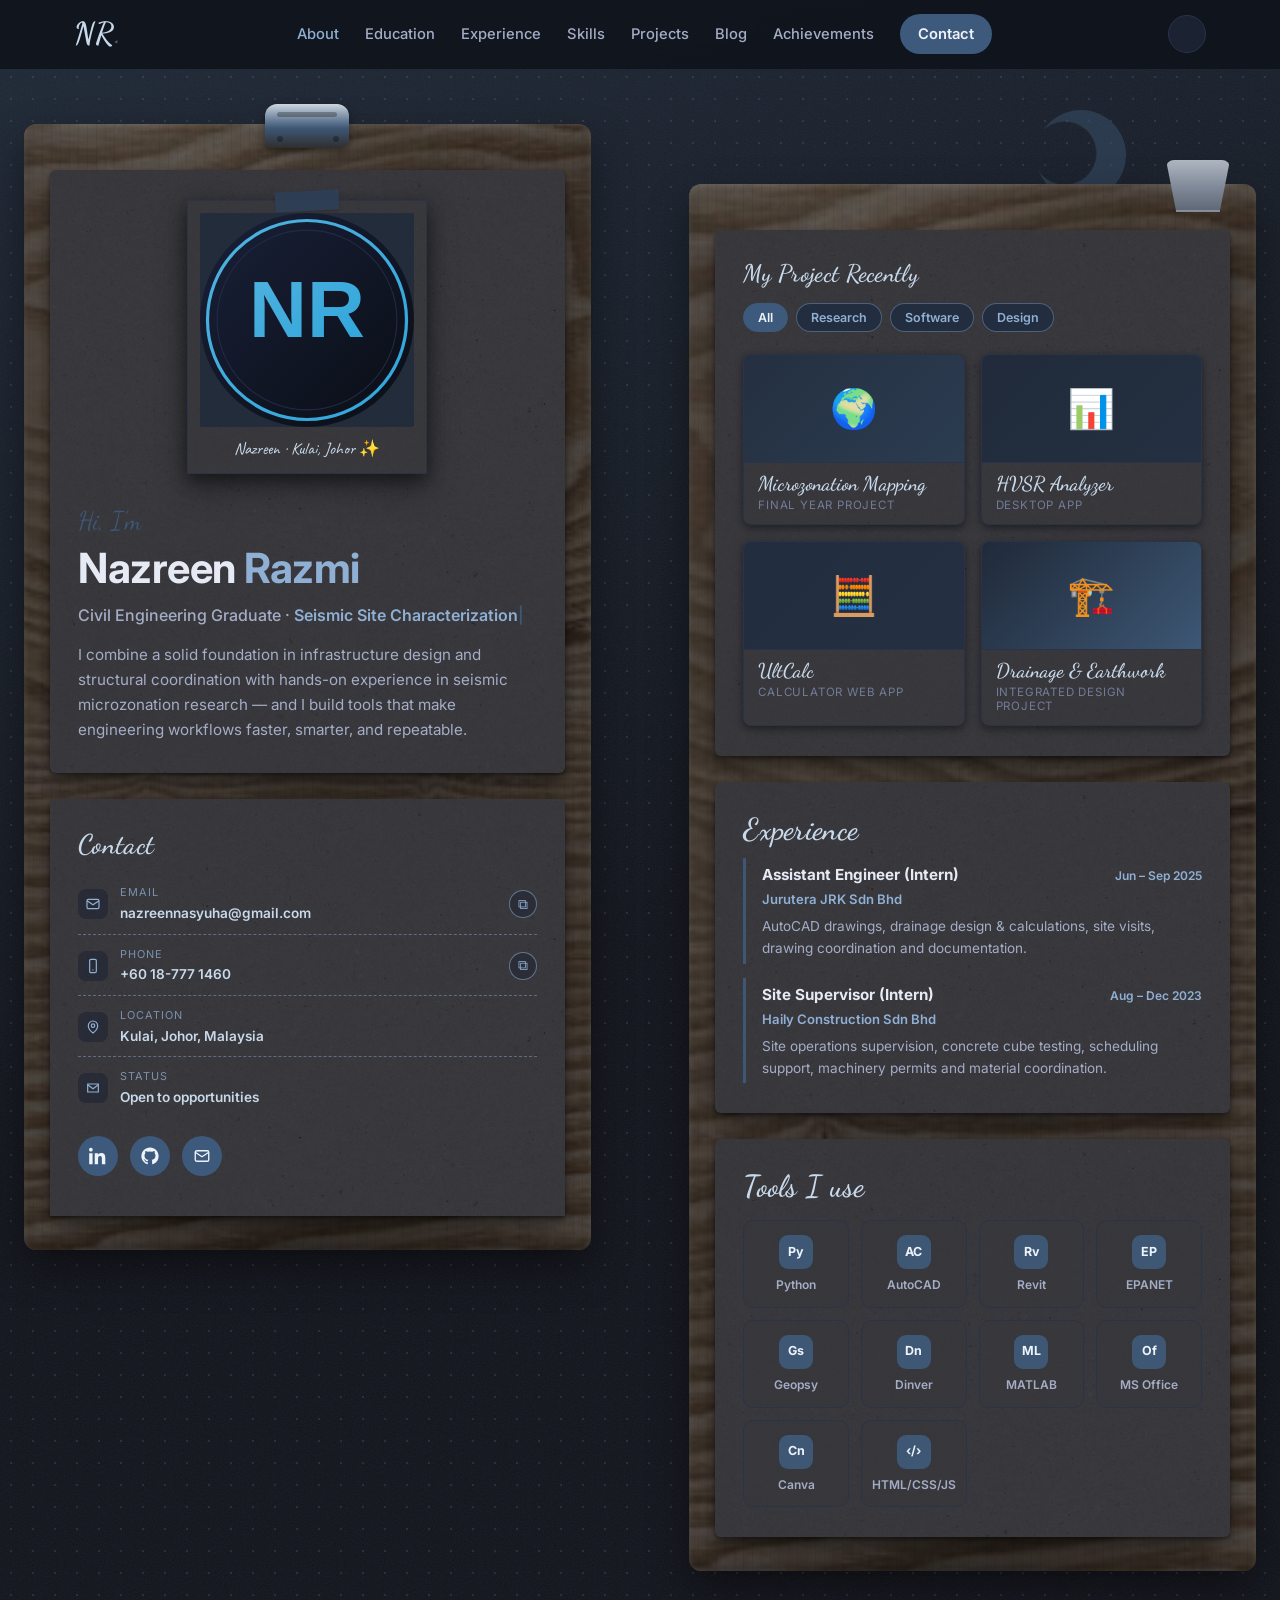
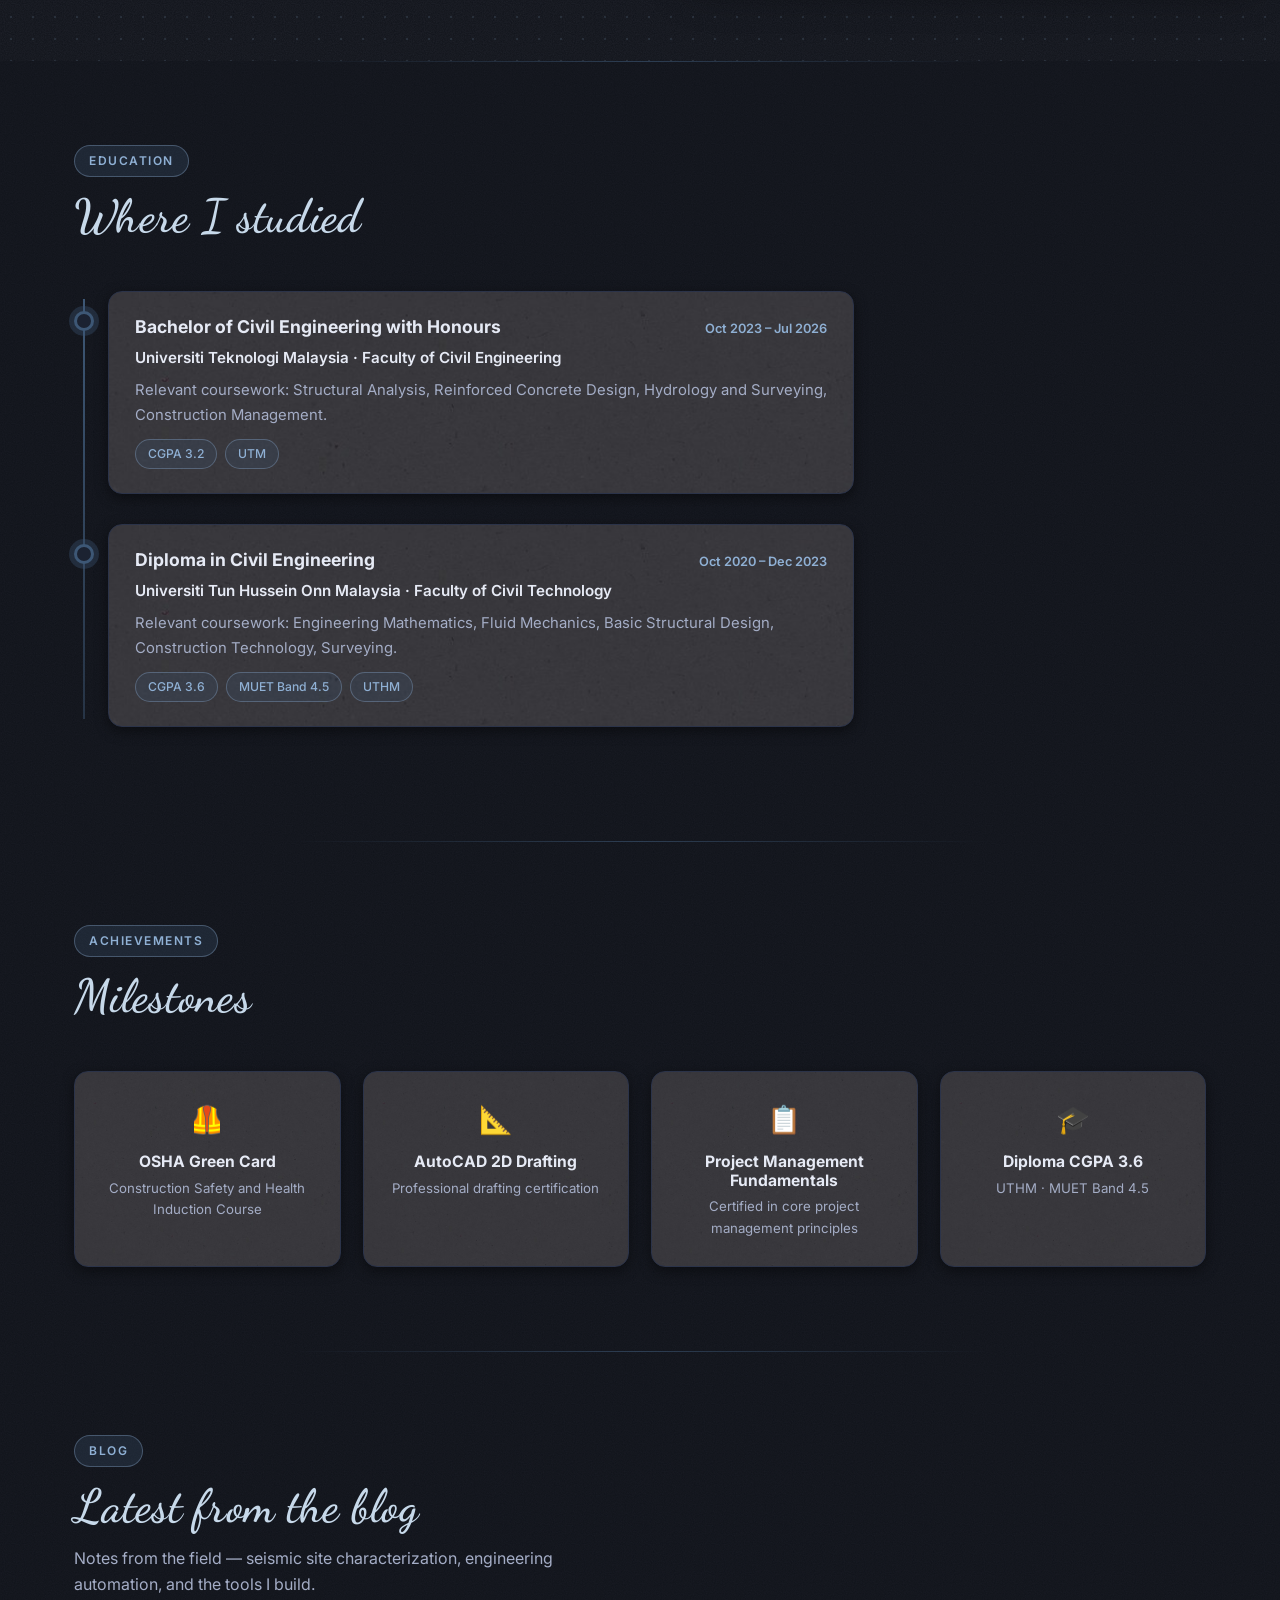
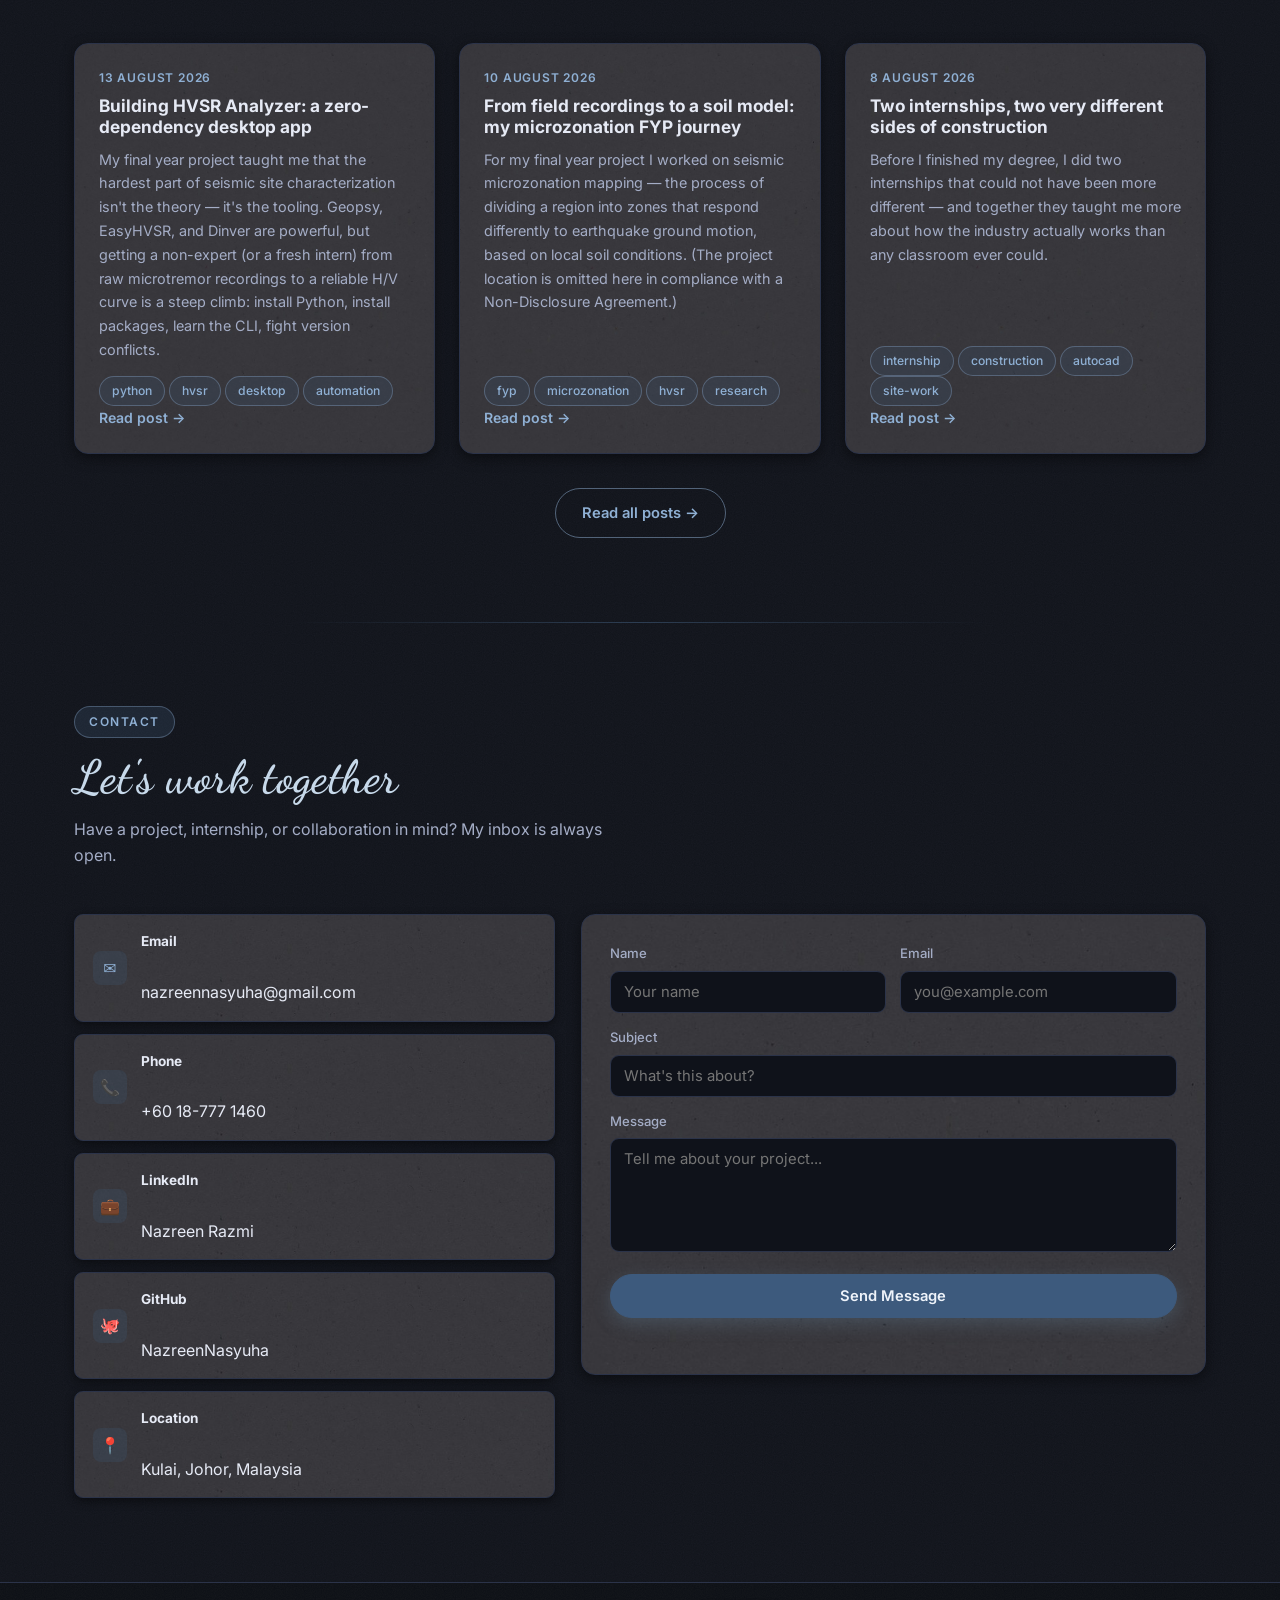
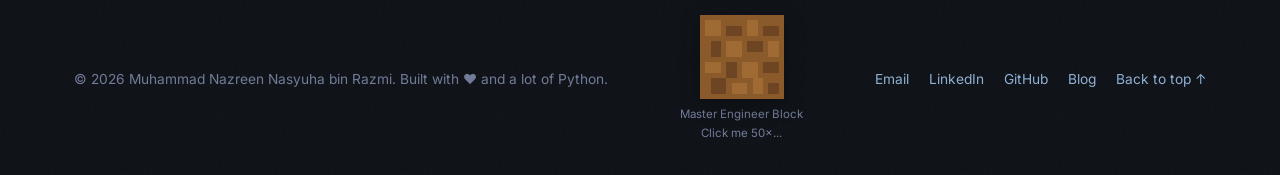
==== commit 4117c090: "Add photo textures and four interactive easter eggs Swaps SVG textures for real photo textures (waln" ====
--- a/index.html
+++ b/index.html
@@ -52,7 +52,7 @@
       <div class="wood-grain" aria-hidden="true"></div>
       <div class="clip top-clip" aria-hidden="true"></div>
 
-      <div class="paper intro-paper">
+      <div class="paper intro-paper" id="seismic-section">
         <div class="polaroid reveal">
           <!-- Drop a real photo at assets/profile.jpg — until then the monogram shows -->
           <img src="assets/profile.jpg" alt="Nazreen Razmi"
@@ -425,6 +425,31 @@
   <footer class="footer">
     <div class="container footer-inner">
       <p>© <span id="year"></span> Muhammad Nazreen Nasyuha bin Razmi. Built with ❤️ and a lot of Python.</p>
+      <div class="mc-area" title="Click the block...">
+        <button class="minecraft-block" id="mcBlock" aria-label="Interactive block — click it!">
+          <!-- pixel-art dirt block (Minecraft-style) -->
+          <svg viewBox="0 0 16 16" shape-rendering="crispEdges" xmlns="http://www.w3.org/2000/svg">
+            <rect width="16" height="16" fill="#8b5a2b"/>
+            <rect x="1" y="1" width="3" height="3" fill="#a06a35"/>
+            <rect x="5" y="2" width="3" height="2" fill="#6e4523"/>
+            <rect x="9" y="1" width="2" height="3" fill="#a06a35"/>
+            <rect x="12" y="2" width="3" height="2" fill="#6e4523"/>
+            <rect x="2" y="5" width="2" height="3" fill="#6e4523"/>
+            <rect x="5" y="5" width="3" height="3" fill="#a06a35"/>
+            <rect x="9" y="5" width="3" height="2" fill="#6e4523"/>
+            <rect x="13" y="5" width="2" height="3" fill="#a06a35"/>
+            <rect x="1" y="9" width="3" height="2" fill="#a06a35"/>
+            <rect x="5" y="9" width="2" height="3" fill="#6e4523"/>
+            <rect x="8" y="9" width="3" height="3" fill="#a06a35"/>
+            <rect x="12" y="9" width="3" height="2" fill="#6e4523"/>
+            <rect x="2" y="12" width="3" height="3" fill="#6e4523"/>
+            <rect x="6" y="13" width="3" height="2" fill="#a06a35"/>
+            <rect x="10" y="12" width="2" height="3" fill="#a06a35"/>
+            <rect x="13" y="13" width="2" height="2" fill="#6e4523"/>
+          </svg>
+        </button>
+        <span class="mc-hint">Master Engineer Block<br />Click me 50×...</span>
+      </div>
       <div class="footer-links">
         <a href="mailto:nazreennasyuha@gmail.com">Email</a>
         <a href="https://www.linkedin.com/in/nazreenrazmi/" target="_blank" rel="noopener">LinkedIn</a>
@@ -450,6 +475,16 @@
 
   <button class="to-top" id="toTop" aria-label="Back to top">↑</button>
 
+  <div class="game-toast" id="gameToast" role="status" aria-live="polite"></div>
+
+  <div class="achievement-popup" id="achPopup" role="status" aria-live="polite">
+    <span class="ach-ico">🏆</span>
+    <span class="ach-txt">
+      <small>Achievement unlocked</small>
+      <strong>Master Engineer</strong>
+    </span>
+  </div>
+
   <script src="script.js"></script>
 </body>
 </html>
--- a/style.css
+++ b/style.css
@@ -30,8 +30,8 @@
   --wood-dark: #3a2d1e;
   --wood-light: #7a5f42;
 
-  --paper-tex: url("assets/textures/paper-dark.svg");
-  --wood-tex: url("assets/textures/wood-dark.svg");
+  --paper-tex: url("assets/textures/paper-photo-dark.jpg");
+  --wood-tex: url("assets/textures/wood-photo-dark.jpg");
   --torn-tex: url("assets/textures/torn-edge.svg");
 
   --radius: 14px;
@@ -70,8 +70,8 @@
   --wood-dark: #6f5238;
   --wood-light: #a3875f;
 
-  --paper-tex: url("assets/textures/paper.svg");
-  --wood-tex: url("assets/textures/wood.svg");
+  --paper-tex: url("assets/textures/paper-photo.jpg");
+  --wood-tex: url("assets/textures/wood-photo.jpg");
   --torn-tex: url("assets/textures/torn-edge.svg");
 
   --noise: url("data:image/svg+xml,%3Csvg xmlns='http://www.w3.org/2000/svg' width='140' height='140'%3E%3Cfilter id='n'%3E%3CfeTurbulence type='fractalNoise' baseFrequency='0.9' numOctaves='2' stitchTiles='stitch'/%3E%3CfeColorMatrix type='saturate' values='0'/%3E%3C/filter%3E%3Crect width='140' height='140' filter='url(%23n)' opacity='0.045'/%3E%3C/svg%3E");
@@ -340,6 +340,7 @@
   width: 46%;
   background-image: var(--wood-tex);
   background-size: cover;
+  background-position: center;
   border-radius: 12px;
   box-shadow:
     inset 0 2px 6px rgba(255, 244, 224, 0.18),
@@ -1800,3 +1801,223 @@
     display: none;
   }
 }
+
+/* ============================================================
+   INTERACTIVE EXTRAS
+   ============================================================ */
+
+/* ---- smooth 0.5s theme transition (everything) ---- */
+body,
+.paper,
+.timeline-card,
+.ach-card,
+.blog-card,
+.contact-row,
+.contact-form,
+.tool-item,
+.exp-card,
+.skill-card {
+  transition-property: background-color, color, border-color, box-shadow;
+  transition-duration: 0.5s;
+  transition-timing-function: ease;
+}
+
+/* polaroid photo gets a slightly warmer, dimmer look at night */
+[data-theme="dark"] .polaroid img {
+  filter: brightness(0.92) saturate(0.92);
+  transition: filter 0.5s ease;
+}
+[data-theme="light"] .polaroid img {
+  filter: none;
+  transition: filter 0.5s ease;
+}
+
+/* ---- custom cloud cursor (fine-pointer devices only) ---- */
+@media (pointer: fine) {
+  body.custom-cursor,
+  body.custom-cursor a,
+  body.custom-cursor button,
+  body.custom-cursor .project-tile,
+  body.custom-cursor .filter-chip,
+  body.custom-cursor .copy-btn {
+    cursor: none !important;
+  }
+}
+
+.cursor-cloud {
+  position: fixed;
+  top: 0;
+  left: 0;
+  width: 30px;
+  height: 22px;
+  pointer-events: none;
+  z-index: 9999;
+  will-change: transform;
+  opacity: 0.92;
+  filter: drop-shadow(0 2px 3px rgba(0, 0, 0, 0.25));
+}
+
+.trail-dot {
+  position: fixed;
+  pointer-events: none;
+  z-index: 9998;
+  border-radius: 50%;
+  background: rgba(157, 189, 212, 0.55);
+  box-shadow: 0 0 6px rgba(157, 189, 212, 0.4);
+  opacity: 0;
+  animation: trailFade 0.6s ease-out forwards;
+}
+
+[data-theme="light"] .trail-dot {
+  background: rgba(111, 150, 179, 0.45);
+  box-shadow: 0 0 6px rgba(111, 150, 179, 0.35);
+}
+
+@keyframes trailFade {
+  0% { opacity: 0.6; transform: scale(1) translateY(0); }
+  100% { opacity: 0; transform: scale(0.2) translateY(-8px); }
+}
+
+/* ---- seismic easter egg shake ---- */
+.seismic-shake {
+  animation: seismicShake 2s ease;
+}
+
+@keyframes seismicShake {
+  0%, 100% { transform: translate(0, 0) rotate(0deg); }
+  10% { transform: translate(-7px, 3px) rotate(-0.5deg); }
+  20% { transform: translate(8px, -4px) rotate(0.6deg); }
+  30% { transform: translate(-9px, 2px) rotate(-0.7deg); }
+  40% { transform: translate(7px, 5px) rotate(0.5deg); }
+  50% { transform: translate(-6px, -3px) rotate(-0.4deg); }
+  60% { transform: translate(8px, 2px) rotate(0.6deg); }
+  70% { transform: translate(-7px, 4px) rotate(-0.5deg); }
+  80% { transform: translate(6px, -2px) rotate(0.4deg); }
+  90% { transform: translate(-5px, 1px) rotate(-0.3deg); }
+}
+
+/* ---- floating game toast (seismic / notifications) ---- */
+.game-toast {
+  position: fixed;
+  top: 96px;
+  left: 50%;
+  transform: translateX(-50%) translateY(-10px);
+  z-index: 300;
+  background: var(--ink);
+  color: var(--paper);
+  padding: 10px 22px;
+  border-radius: 999px;
+  font-weight: 600;
+  font-size: 0.85rem;
+  box-shadow: 0 8px 24px rgba(0, 0, 0, 0.35);
+  opacity: 0;
+  visibility: hidden;
+  transition: opacity 0.3s ease, transform 0.3s ease, visibility 0.3s;
+  white-space: nowrap;
+}
+
+.game-toast.show {
+  opacity: 1;
+  visibility: visible;
+  transform: translateX(-50%) translateY(0);
+}
+
+/* ---- Minecraft block + achievement ---- */
+.mc-area {
+  display: flex;
+  flex-direction: column;
+  align-items: center;
+  gap: 6px;
+}
+
+.minecraft-block {
+  width: 84px;
+  height: 84px;
+  padding: 0;
+  border: none;
+  background: none;
+  cursor: pointer;
+  image-rendering: pixelated;
+  filter: drop-shadow(0 5px 10px rgba(0, 0, 0, 0.3));
+  transition: transform 0.12s ease, filter 0.12s ease;
+  -webkit-tap-highlight-color: transparent;
+}
+
+.minecraft-block svg {
+  display: block;
+  width: 100%;
+  height: 100%;
+}
+
+.minecraft-block:hover {
+  transform: scale(1.08);
+  filter: drop-shadow(0 8px 14px rgba(0, 0, 0, 0.35)) brightness(1.05);
+}
+
+.minecraft-block:active {
+  transform: scale(0.88);
+  filter: drop-shadow(0 2px 4px rgba(0, 0, 0, 0.3)) brightness(0.8);
+}
+
+.mc-hint {
+  font-size: 0.72rem;
+  color: var(--ink-faint);
+  text-align: center;
+  max-width: 140px;
+}
+
+/* Minecraft-style achievement popup */
+.achievement-popup {
+  position: fixed;
+  top: 96px;
+  left: 50%;
+  transform: translateX(-50%) translateY(-12px) scale(0.94);
+  z-index: 301;
+  display: flex;
+  align-items: center;
+  gap: 14px;
+  background: rgba(15, 18, 26, 0.92);
+  border: 2px solid rgba(255, 255, 255, 0.35);
+  border-radius: 6px;
+  color: #fff;
+  padding: 14px 24px;
+  box-shadow: 0 10px 30px rgba(0, 0, 0, 0.5);
+  opacity: 0;
+  visibility: hidden;
+  transition: opacity 0.3s ease, transform 0.3s ease, visibility 0.3s;
+}
+
+.achievement-popup.show {
+  opacity: 1;
+  visibility: visible;
+  transform: translateX(-50%) translateY(0) scale(1);
+}
+
+.achievement-popup .ach-ico {
+  font-size: 1.7rem;
+}
+
+.achievement-popup .ach-txt {
+  line-height: 1.3;
+}
+
+.achievement-popup small {
+  display: block;
+  color: #ffe066;
+  font-size: 0.68rem;
+  font-weight: 600;
+  text-transform: uppercase;
+  letter-spacing: 1.2px;
+}
+
+.achievement-popup strong {
+  font-size: 0.92rem;
+  font-weight: 600;
+  color: #fff;
+}
+
+@media (max-width: 680px) {
+  .mc-area {
+    margin-top: 14px;
+  }
+}
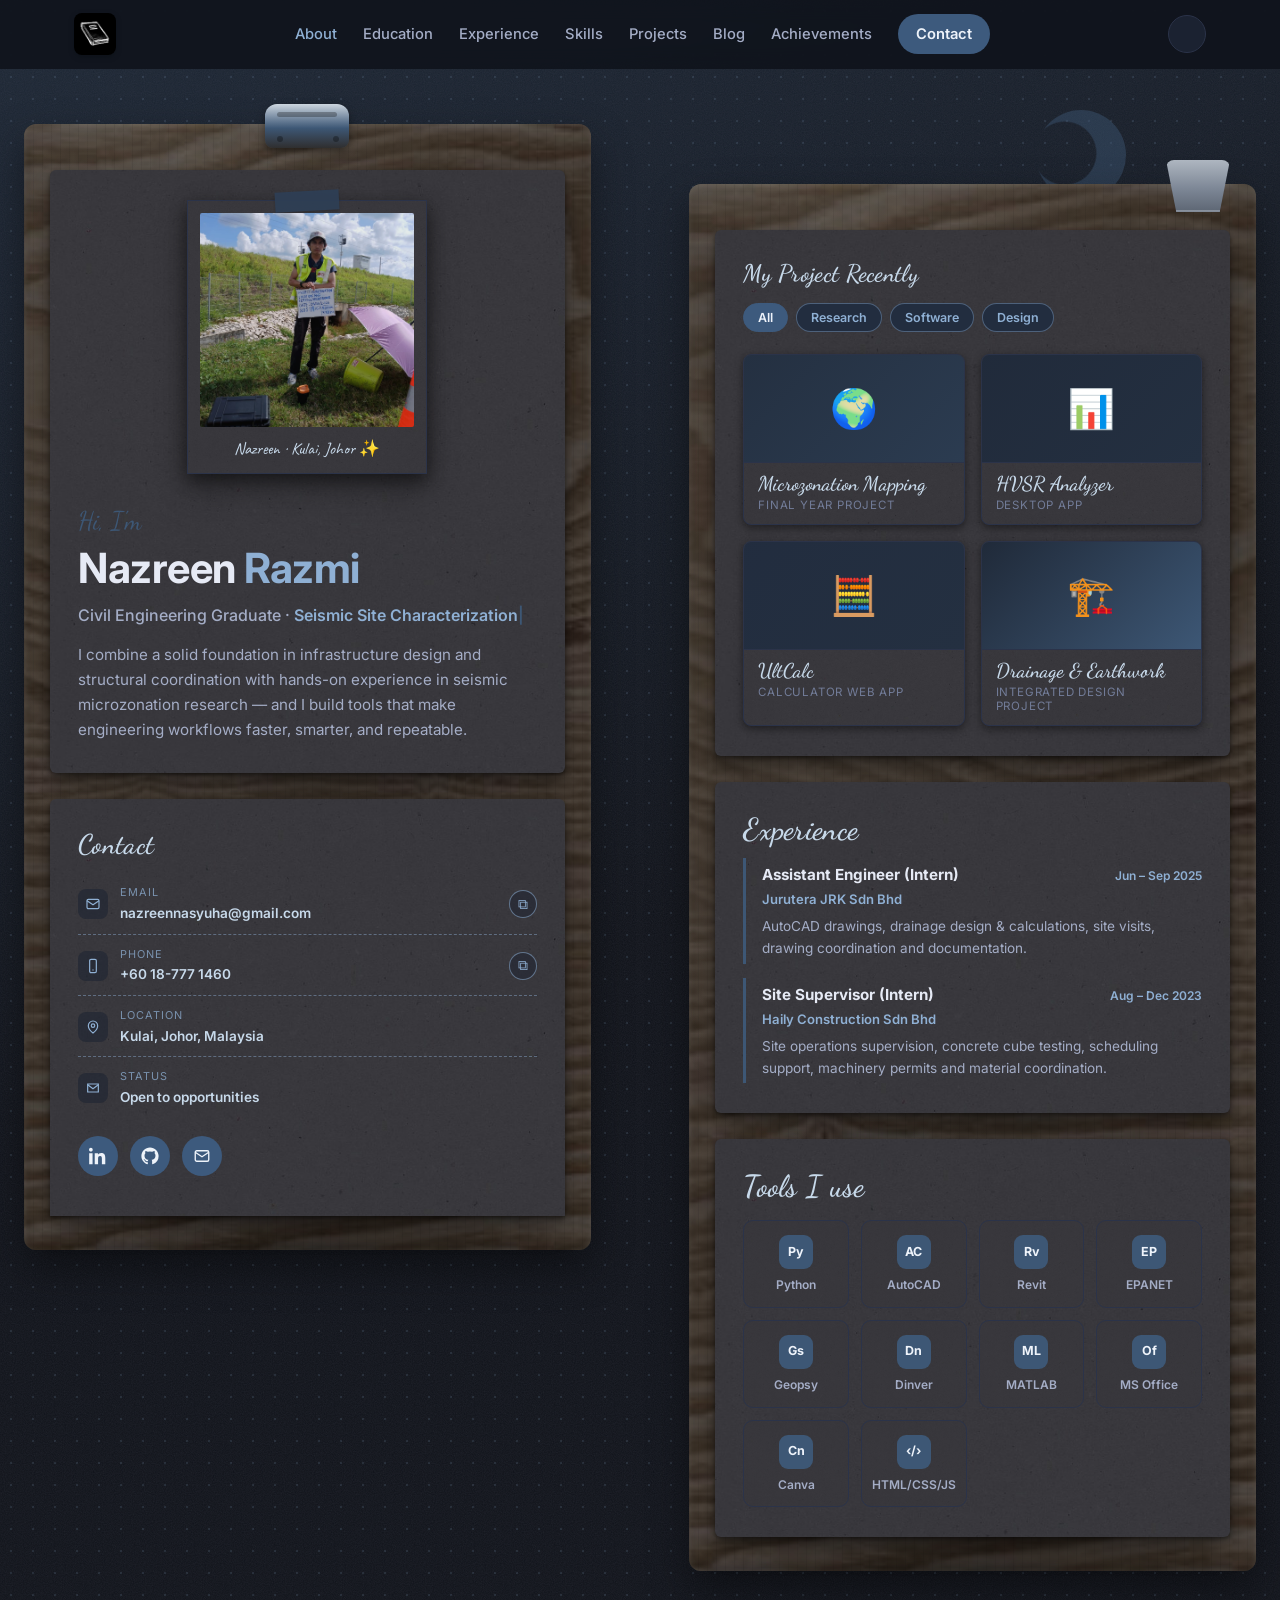
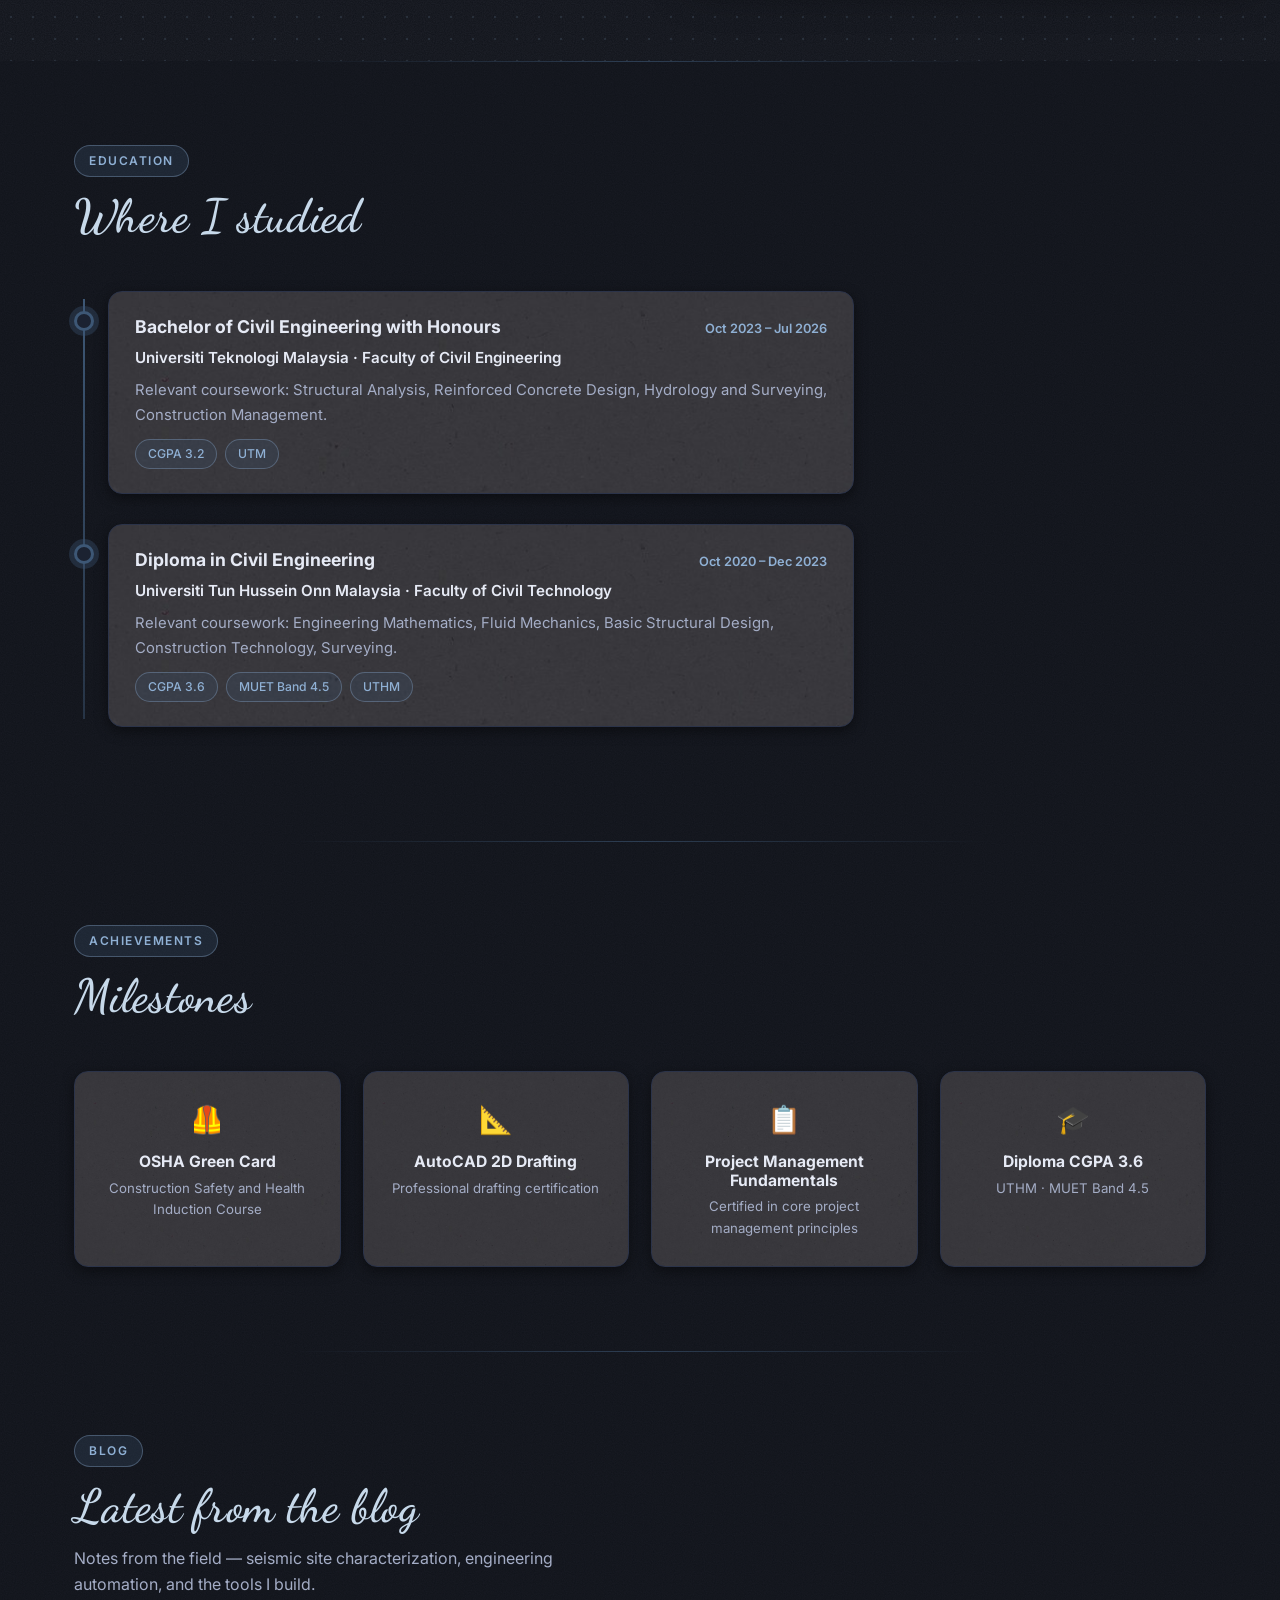
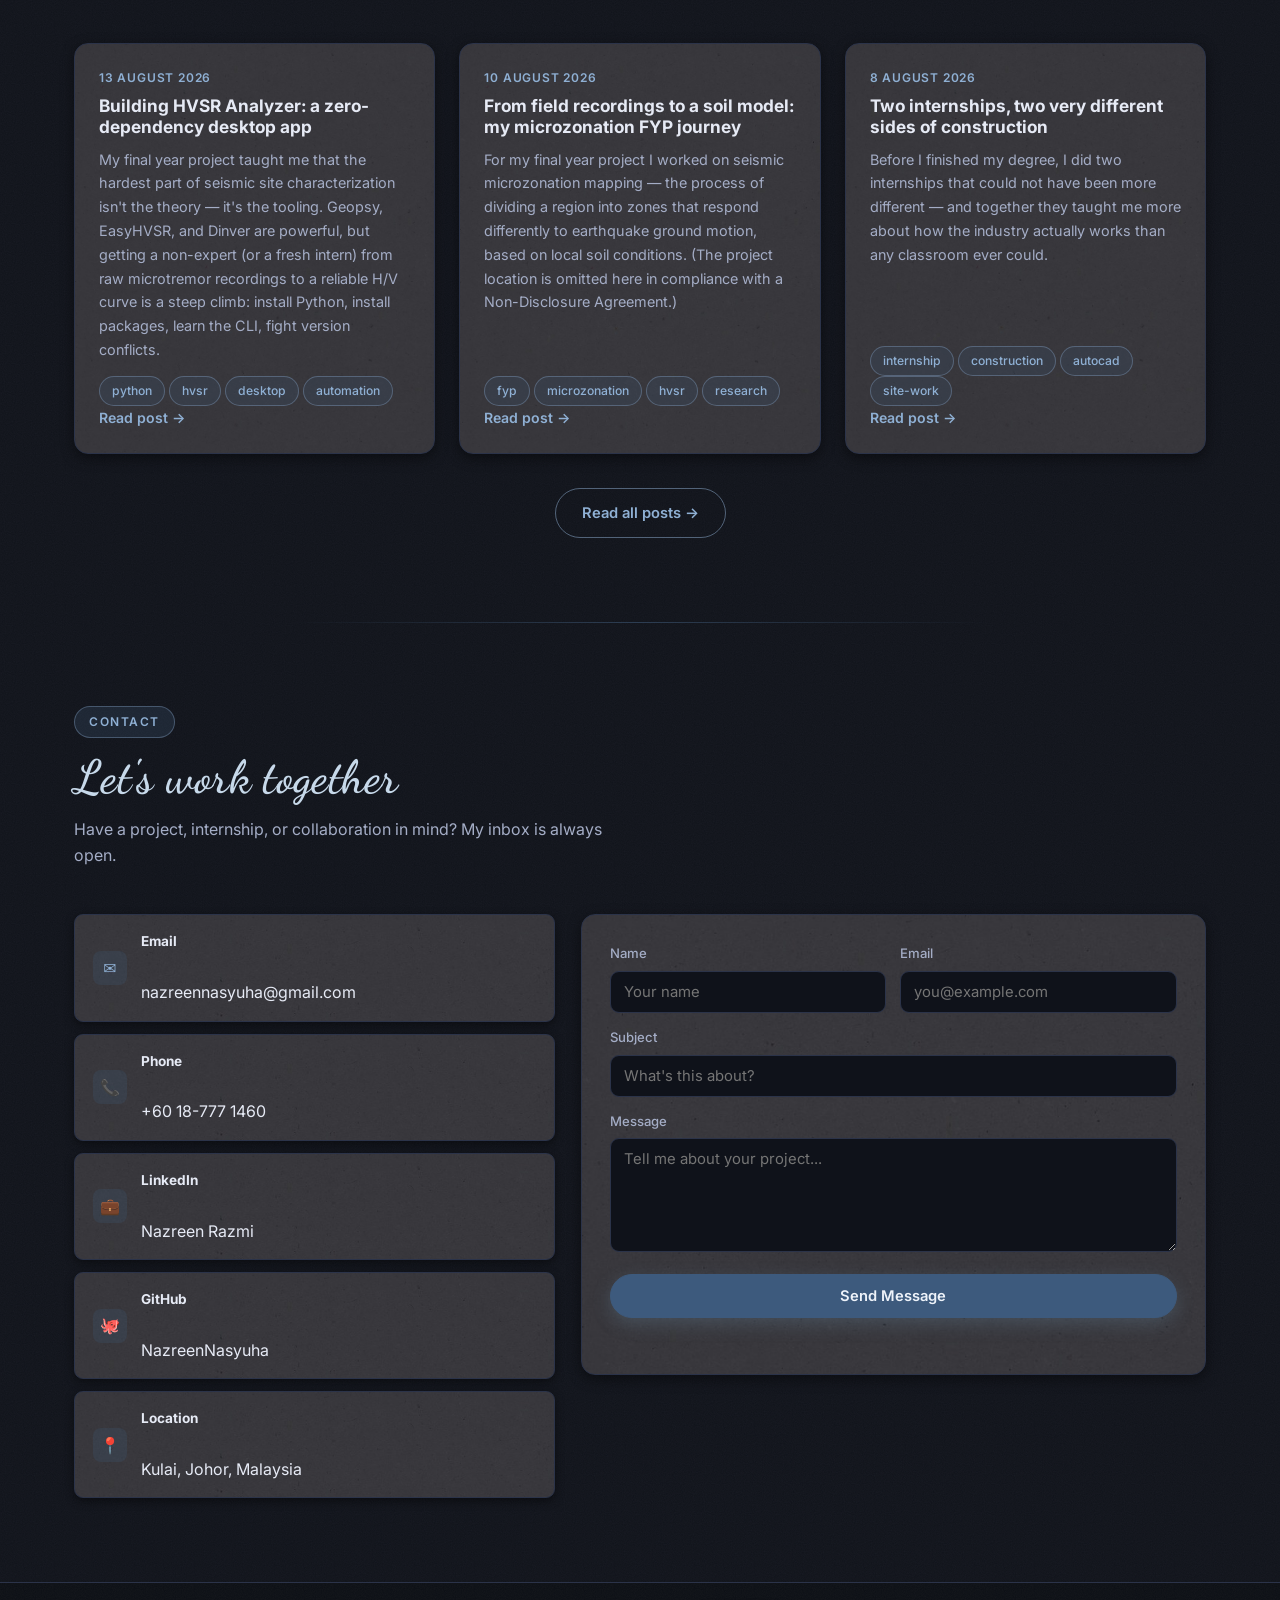
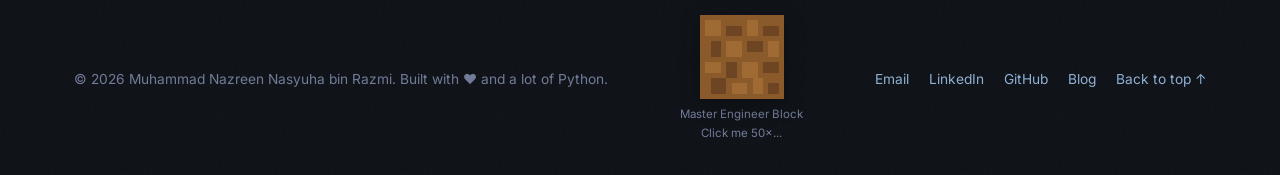
==== commit 946bbb00: "Add real profile photo and PHOTO_ALBUM logo Use the actual profile picture in the polaroid hero (wit" ====
--- a/index.html
+++ b/index.html
@@ -15,7 +15,9 @@
   <!-- ============ NAVBAR ============ -->
   <header class="nav">
     <div class="nav-inner container">
-      <a href="index.html" class="logo">NR<span class="logo-dot">.</span></a>
+      <a href="index.html" class="logo" aria-label="PHOTO_ALBUM">
+        <img src="assets/PHOTO_ALBUM.webp" alt="PHOTO_ALBUM" class="logo-img" />
+      </a>
       <nav class="nav-links" id="navLinks">
         <a href="#about">About</a>
         <a href="#education">Education</a>
@@ -54,8 +56,8 @@
 
       <div class="paper intro-paper" id="seismic-section">
         <div class="polaroid reveal">
-          <!-- Drop a real photo at assets/profile.jpg — until then the monogram shows -->
-          <img src="assets/profile.jpg" alt="Nazreen Razmi"
+          <!-- Real photo at assets/profile.jpeg — falls back to the monogram if missing -->
+          <img src="assets/profile.jpeg" alt="Nazreen Razmi"
                onerror="this.onerror=null; this.src='assets/profile.svg';" />
           <p class="polaroid-caption">Nazreen · Kulai, Johor ✨</p>
         </div>
--- a/style.css
+++ b/style.css
@@ -168,15 +168,22 @@
 }
 
 .logo {
-  font-family: "Dancing Script", cursive;
-  font-size: 1.9rem;
-  font-weight: 700;
-  color: var(--heading);
-  letter-spacing: 0.5px;
-}
-
-.logo-dot {
-  color: var(--soft);
+  display: inline-flex;
+  align-items: center;
+  height: var(--nav-h);
+}
+
+.logo-img {
+  height: 42px;
+  width: auto;
+  border-radius: 8px;
+  transition: transform 0.25s ease, box-shadow 0.25s ease;
+  box-shadow: 0 2px 6px rgba(0, 0, 0, 0.2);
+}
+
+.logo:hover .logo-img {
+  transform: scale(1.06);
+  box-shadow: 0 4px 12px rgba(0, 0, 0, 0.3);
 }
 
 .nav-links {
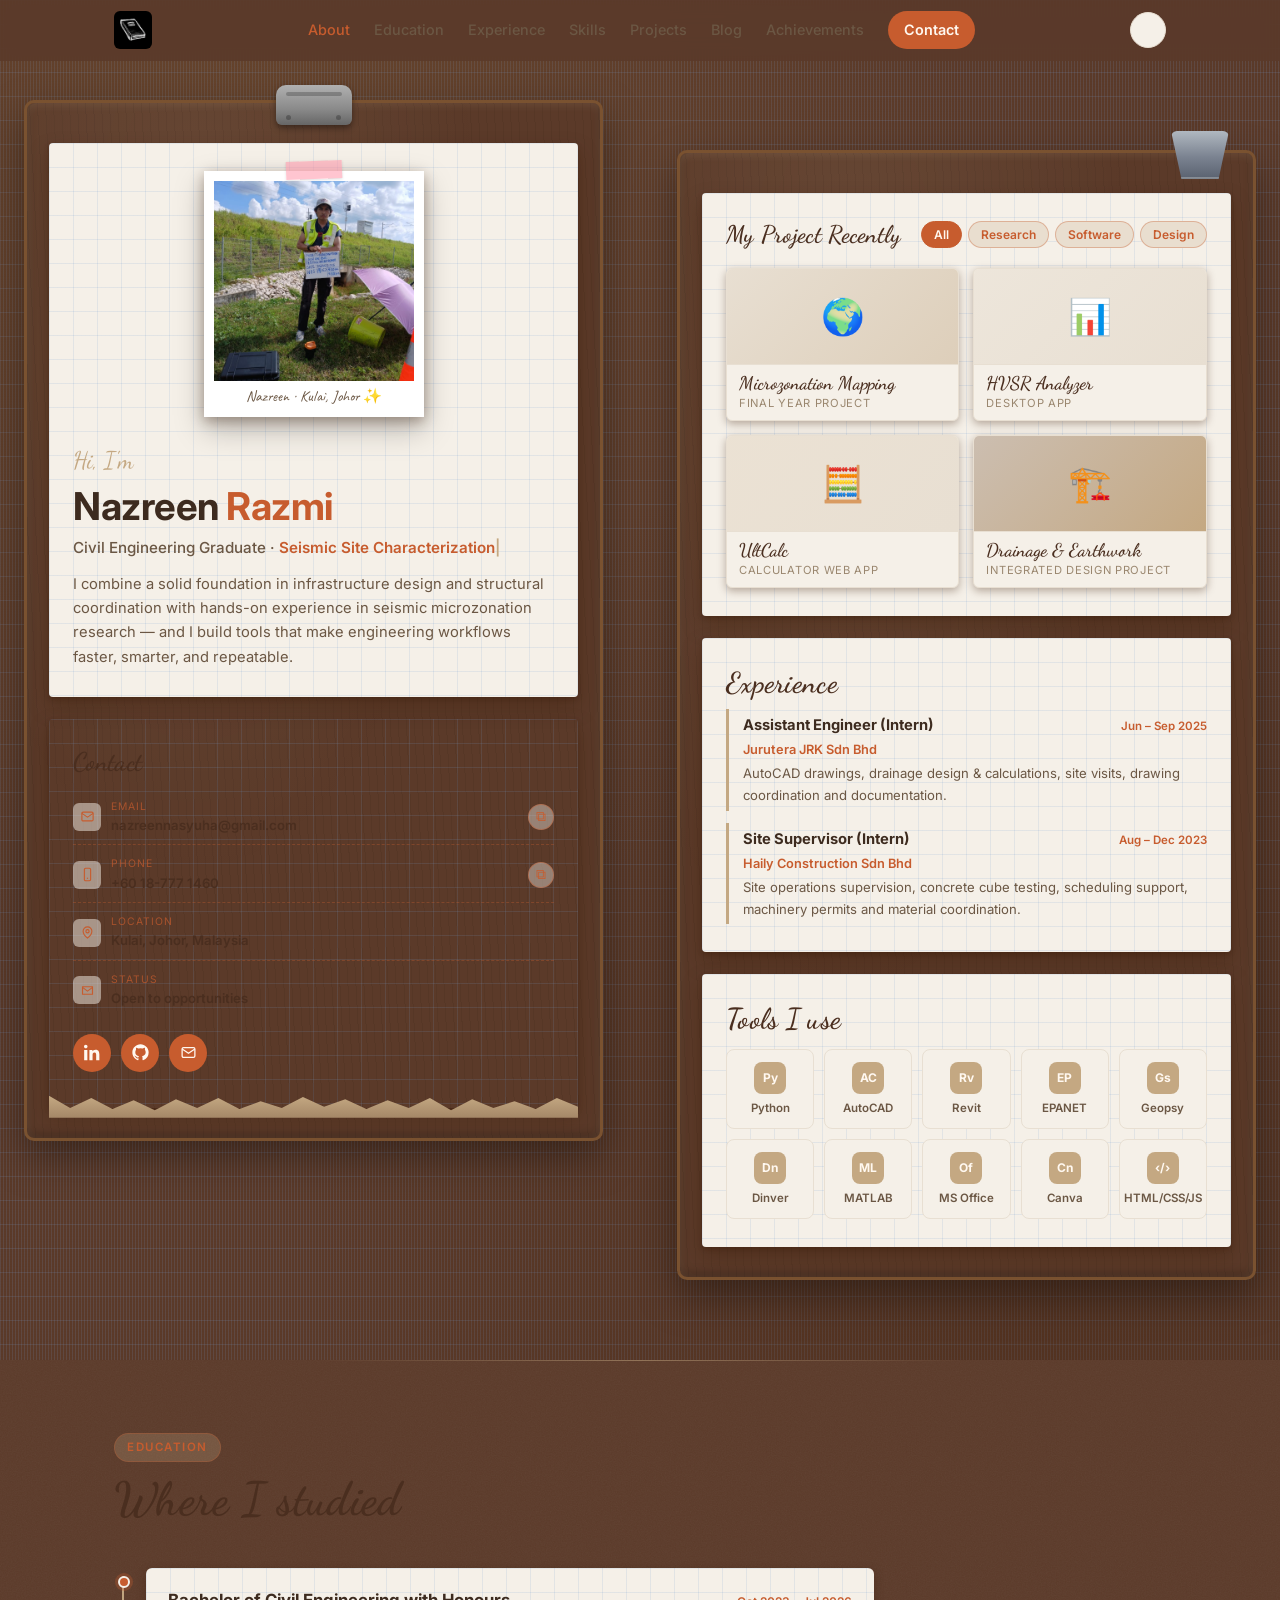
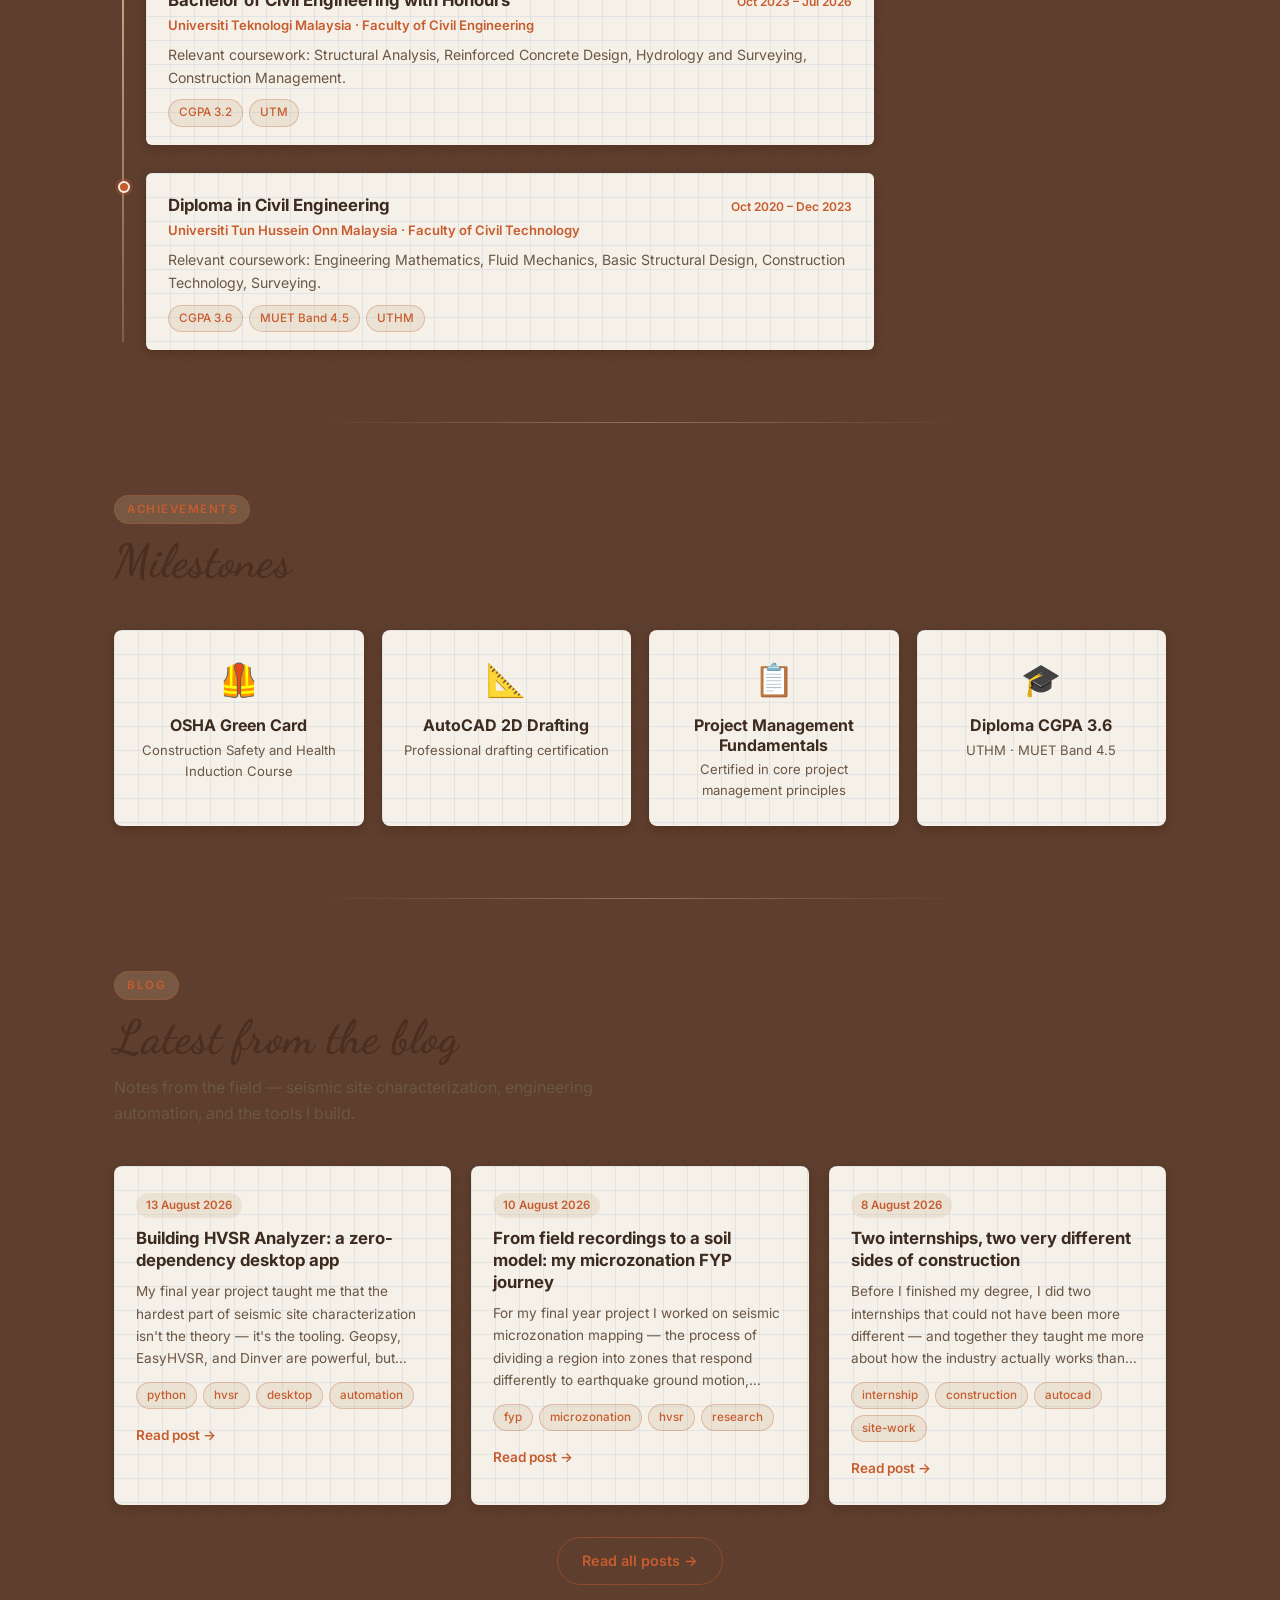
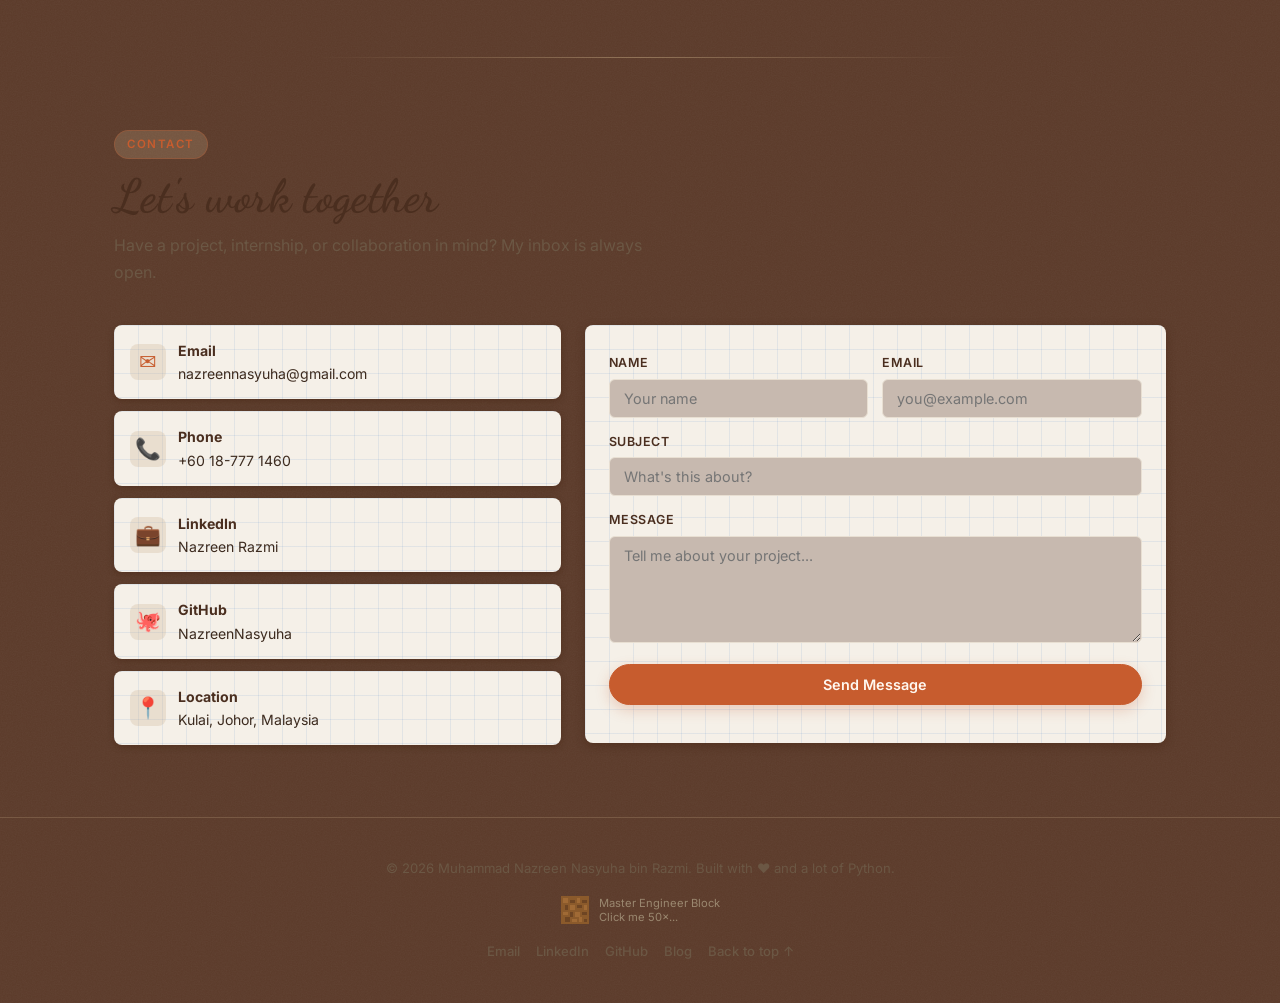
==== commit 7e2c7497: "change sum" ====
--- a/index.html
+++ b/index.html
@@ -10,7 +10,7 @@
   <link href="https://fonts.googleapis.com/css2?family=Dancing+Script:wght@500;600;700&family=Caveat:wght@500;600&family=Inter:wght@400;500;600;700&display=swap" rel="stylesheet" />
   <link rel="stylesheet" href="style.css" />
 </head>
-<body data-theme="dark">
+<body data-theme="light">
 
   <!-- ============ NAVBAR ============ -->
   <header class="nav">
--- a/style.css
+++ b/style.css
@@ -1,11 +1,57 @@
 /* ============================================================
    Nazreen Razmi — Portfolio
-   "Morning / Midnight Collection" — clipboard & paper theme
-   Dark (Midnight) is the default; light (Morning) via toggle.
-   ============================================================ */
-
-/* ---------- Midnight Collection (default / dark) ---------- */
+   "Cappucino Collection" — warm wood, graph paper, scrapbook
+   Warm (Cappucino) is the default; cool (Midnight) via toggle.
+   ============================================================ */
+
+/* ---------- Cappucino Collection (default / warm) ---------- */
 :root {
+  --bg: #5b3a29;
+  --bg-alt: #4a2e1f;
+  --paper: #f5f0e8;
+  --paper-edge: #e8dfd2;
+  --paper-shadow: rgba(60, 30, 10, 0.35);
+
+  --ink: #3d2b1f;
+  --ink-dim: #6b5744;
+  --ink-faint: #9a876f;
+
+  --mist: #e8dfd2;
+  --soft: #c4a882;
+  --link: #c75c2e;
+  --link-hover: #a84820;
+  --heading: #4a2e1f;
+
+  --accent: #c75c2e;
+  --accent-text: #fff8f0;
+  --accent-glow: rgba(199, 92, 46, 0.25);
+
+  --wood: #7a5230;
+  --wood-dark: #5b3a29;
+  --wood-light: #9a7050;
+
+  --grid-line: rgba(120, 160, 210, 0.15);
+  --washi-pink: rgba(255, 150, 170, 0.55);
+  --washi-blue: rgba(130, 180, 230, 0.50);
+  --washi-yellow: rgba(255, 220, 100, 0.50);
+  --washi-green: rgba(140, 210, 160, 0.50);
+  --clip-color: #8a8a8a;
+  --clip-highlight: #b0b0b0;
+
+  --radius: 10px;
+  --radius-sm: 6px;
+  --maxw: 1100px;
+  --nav-h: 60px;
+
+  --noise: url("data:image/svg+xml,%3Csvg xmlns='http://www.w3.org/2000/svg' width='140' height='140'%3E%3Cfilter id='n'%3E%3CfeTurbulence type='fractalNoise' baseFrequency='0.8' numOctaves='3' stitchTiles='stitch'/%3E%3CfeColorMatrix type='saturate' values='0'/%3E%3C/filter%3E%3Crect width='140' height='140' filter='url(%23n)' opacity='0.06'/%3E%3C/svg%3E");
+  --graph-paper:
+    linear-gradient(var(--grid-line) 1px, transparent 1px),
+    linear-gradient(90deg, var(--grid-line) 1px, transparent 1px);
+  --graph-size: 24px 24px;
+}
+
+/* ---------- Midnight Collection (cool / dark) ---------- */
+[data-theme="dark"] {
   --bg: #0f121a;
   --bg-alt: #0b0e14;
   --paper: #1b2231;
@@ -30,54 +76,24 @@
   --wood-dark: #3a2d1e;
   --wood-light: #7a5f42;
 
-  --paper-tex: url("assets/textures/paper-photo-dark.jpg");
-  --wood-tex: url("assets/textures/wood-photo-dark.jpg");
-  --torn-tex: url("assets/textures/torn-edge.svg");
-
-  --radius: 14px;
-  --radius-sm: 9px;
-  --maxw: 1180px;
-  --nav-h: 68px;
-
-  /* subtle grain overlay */
+  --grid-line: rgba(143, 176, 212, 0.08);
+  --washi-pink: rgba(255, 105, 180, 0.25);
+  --washi-blue: rgba(100, 160, 230, 0.25);
+  --washi-yellow: rgba(255, 215, 0, 0.20);
+  --washi-green: rgba(100, 200, 140, 0.20);
+  --clip-color: #555;
+  --clip-highlight: #777;
+
   --noise: url("data:image/svg+xml,%3Csvg xmlns='http://www.w3.org/2000/svg' width='140' height='140'%3E%3Cfilter id='n'%3E%3CfeTurbulence type='fractalNoise' baseFrequency='0.9' numOctaves='2' stitchTiles='stitch'/%3E%3CfeColorMatrix type='saturate' values='0'/%3E%3C/filter%3E%3Crect width='140' height='140' filter='url(%23n)' opacity='0.05'/%3E%3C/svg%3E");
-  --dots: radial-gradient(circle, rgba(143, 176, 212, 0.14) 1px, transparent 1.6px);
-}
-
-/* ---------- Morning Collection (light) ---------- */
-[data-theme="light"] {
-  --bg: #faf6ec;
-  --bg-alt: #f2ecdd;
-  --paper: #fdfaf2;
-  --paper-edge: #efe7d6;
-  --paper-shadow: rgba(74, 60, 40, 0.16);
-
-  --ink: #3d4250;
-  --ink-dim: #62697c;
-  --ink-faint: #8b92a5;
-
-  --mist: #dbe7f0;
-  --soft: #9dbdd4;
-  --link: #4a6f8f;
-  --link-hover: #33485f;
-  --heading: #33485f;
-
-  --accent: #4a6f8f;
-  --accent-text: #fdfaf2;
-  --accent-glow: rgba(111, 150, 179, 0.35);
-
-  --wood: #8a6a4f;
-  --wood-dark: #6f5238;
-  --wood-light: #a3875f;
-
-  --paper-tex: url("assets/textures/paper-photo.jpg");
-  --wood-tex: url("assets/textures/wood-photo.jpg");
-  --torn-tex: url("assets/textures/torn-edge.svg");
-
-  --noise: url("data:image/svg+xml,%3Csvg xmlns='http://www.w3.org/2000/svg' width='140' height='140'%3E%3Cfilter id='n'%3E%3CfeTurbulence type='fractalNoise' baseFrequency='0.9' numOctaves='2' stitchTiles='stitch'/%3E%3CfeColorMatrix type='saturate' values='0'/%3E%3C/filter%3E%3Crect width='140' height='140' filter='url(%23n)' opacity='0.045'/%3E%3C/svg%3E");
-  --dots: radial-gradient(circle, rgba(74, 111, 143, 0.16) 1px, transparent 1.6px);
-}
-
+  --graph-paper:
+    linear-gradient(var(--grid-line) 1px, transparent 1px),
+    linear-gradient(90deg, var(--grid-line) 1px, transparent 1px);
+  --graph-size: 24px 24px;
+}
+
+/* ============================================================
+   RESET
+   ============================================================ */
 * {
   margin: 0;
   padding: 0;
@@ -96,7 +112,7 @@
   color: var(--ink);
   line-height: 1.65;
   -webkit-font-smoothing: antialiased;
-  transition: background-color 0.35s ease, color 0.35s ease;
+  transition: background-color 0.4s ease, color 0.4s ease;
 }
 
 h1, h2, h3 {
@@ -110,14 +126,9 @@
   text-decoration: none;
   transition: color 0.2s ease;
 }
-
-a:hover {
-  color: var(--link-hover);
-}
-
-img {
-  max-width: 100%;
-}
+a:hover { color: var(--link-hover); }
+
+img { max-width: 100%; }
 
 .container {
   max-width: var(--maxw);
@@ -125,39 +136,34 @@
   padding: 0 24px;
 }
 
-.accent {
-  color: var(--link);
-}
-
-/* Cursive script font for titles */
+.accent { color: var(--link); }
+
 .cursive {
   font-family: "Dancing Script", cursive;
   font-weight: 600;
   color: var(--heading);
   letter-spacing: 0.3px;
 }
-
 .cursive.big {
   font-size: clamp(2rem, 4.5vw, 2.9rem);
 }
 
-/* ---------- Navbar ---------- */
+/* ============================================================
+   NAVBAR
+   ============================================================ */
 .nav {
   position: fixed;
-  top: 0;
-  left: 0;
-  right: 0;
+  top: 0; left: 0; right: 0;
   z-index: 100;
-  background: color-mix(in srgb, var(--bg) 85%, transparent);
+  background: color-mix(in srgb, var(--bg) 88%, transparent);
   backdrop-filter: blur(10px);
   -webkit-backdrop-filter: blur(10px);
   border-bottom: 1px solid transparent;
   transition: border-color 0.3s ease, box-shadow 0.3s ease;
 }
-
 .nav.scrolled {
-  border-color: var(--paper-edge);
-  box-shadow: 0 4px 18px rgba(0, 0, 0, 0.12);
+  border-color: var(--wood-light);
+  box-shadow: 0 4px 18px rgba(0, 0, 0, 0.2);
 }
 
 .nav-inner {
@@ -172,49 +178,34 @@
   align-items: center;
   height: var(--nav-h);
 }
-
 .logo-img {
-  height: 42px;
+  height: 38px;
   width: auto;
-  border-radius: 8px;
-  transition: transform 0.25s ease, box-shadow 0.25s ease;
-  box-shadow: 0 2px 6px rgba(0, 0, 0, 0.2);
-}
-
-.logo:hover .logo-img {
-  transform: scale(1.06);
-  box-shadow: 0 4px 12px rgba(0, 0, 0, 0.3);
-}
+  border-radius: 6px;
+  transition: transform 0.25s ease;
+}
+.logo:hover .logo-img { transform: scale(1.06); }
 
 .nav-links {
   display: flex;
   align-items: center;
-  gap: 26px;
-}
-
+  gap: 24px;
+}
 .nav-links a {
   color: var(--ink-dim);
-  font-size: 0.92rem;
+  font-size: 0.9rem;
   font-weight: 500;
-  position: relative;
-}
-
-.nav-links a:hover {
-  color: var(--link-hover);
-}
-
-.nav-links a.active {
-  color: var(--link);
-}
+}
+.nav-links a:hover { color: var(--link-hover); }
+.nav-links a.active { color: var(--link); }
 
 .nav-links .nav-cta {
   color: var(--accent-text);
   background: var(--accent);
-  padding: 8px 18px;
+  padding: 7px 16px;
   border-radius: 999px;
   font-weight: 600;
 }
-
 .nav-links .nav-cta:hover {
   background: var(--link-hover);
   color: var(--accent-text);
@@ -223,7 +214,7 @@
 .nav-actions {
   display: flex;
   align-items: center;
-  gap: 12px;
+  gap: 10px;
 }
 
 /* theme toggle */
@@ -231,28 +222,23 @@
   display: flex;
   align-items: center;
   justify-content: center;
-  width: 38px;
-  height: 38px;
+  width: 36px; height: 36px;
   border-radius: 50%;
   background: var(--paper);
   border: 1px solid var(--paper-edge);
   cursor: pointer;
   font-size: 1rem;
-  transition: border-color 0.2s ease, transform 0.2s ease;
-}
-
+  transition: border-color 0.2s, transform 0.2s;
+}
 .theme-toggle:hover {
   border-color: var(--soft);
   transform: rotate(12deg);
 }
-
-.theme-icon {
-  display: none;
-}
-
-:root[data-theme="dark"] .theme-moon { display: inline; }
-:root[data-theme="light"] .theme-sun { display: inline; }
-
+.theme-icon { display: none; }
+:root[data-theme="light"] .theme-moon { display: inline; }
+:root[data-theme="dark"] .theme-sun { display: inline; }
+
+/* mobile hamburger */
 .nav-toggle {
   display: none;
   flex-direction: column;
@@ -262,239 +248,177 @@
   cursor: pointer;
   padding: 6px;
 }
-
 .nav-toggle span {
-  width: 24px;
-  height: 2px;
+  width: 22px; height: 2px;
   background: var(--ink);
   border-radius: 2px;
-  transition: transform 0.25s ease, opacity 0.25s ease;
-}
-
+  transition: transform 0.25s, opacity 0.25s;
+}
 .nav-toggle.open span:nth-child(1) { transform: translateY(7px) rotate(45deg); }
 .nav-toggle.open span:nth-child(2) { opacity: 0; }
 .nav-toggle.open span:nth-child(3) { transform: translateY(-7px) rotate(-45deg); }
 
 /* ============================================================
-   PORTFOLIO CANVAS — the two clipboards
-   ============================================================ */
-
+   PORTFOLIO CANVAS — wood board with two clipboards
+   ============================================================ */
 .portfolio-canvas {
   position: relative;
   min-height: 100vh;
-  padding: calc(var(--nav-h) + 56px) 24px 90px;
+  padding: calc(var(--nav-h) + 40px) 24px 80px;
   overflow: hidden;
 }
 
-/* ---------- Canvas background (paper + motifs) ---------- */
+/* background: warm wood grain + graph paper overlay */
 .canvas-bg {
   position: absolute;
   inset: 0;
   pointer-events: none;
+  background-color: var(--bg);
   background-image:
-    var(--dots),
-    linear-gradient(160deg, color-mix(in srgb, var(--soft) 30%, transparent), transparent 55%);
-  background-size: 22px 22px, cover;
-}
-
+    var(--graph-paper),
+    repeating-linear-gradient(
+      0deg,
+      rgba(0,0,0,0.03) 0px,
+      transparent 1px,
+      transparent 3px
+    ),
+    repeating-linear-gradient(
+      90deg,
+      rgba(0,0,0,0.02) 0px,
+      transparent 1px,
+      transparent 5px
+    );
+  background-size: var(--graph-size), 3px 3px, 5px 5px;
+}
 .canvas-bg::before {
   content: "";
   position: absolute;
   inset: 0;
-  background: var(--noise);
-  opacity: 0.7;
-}
-
-/* waxing crescent moon */
-.moon {
-  position: absolute;
-  top: 110px;
-  right: 12%;
-  width: 90px;
-  height: 90px;
-  border-radius: 50%;
-  background: radial-gradient(circle at 32% 48%, transparent 0 40%, var(--soft) 42% 100%);
-  opacity: 0.45;
-}
-
-/* soft clouds */
-.cloud {
-  position: absolute;
-  border-radius: 50%;
-  background: color-mix(in srgb, var(--soft) 26%, transparent);
-  filter: blur(2px);
-}
-
-.cloud::before,
-.cloud::after {
-  content: "";
-  position: absolute;
-  border-radius: 50%;
-  background: inherit;
-}
-
-.cloud-1 { width: 150px; height: 54px; top: 250px; left: 8%; }
-.cloud-1::before { width: 90px; height: 90px; top: -45px; left: 12px; }
-.cloud-1::after { width: 70px; height: 70px; top: -28px; right: 14px; }
-
-.cloud-2 { width: 120px; height: 44px; bottom: 120px; right: 6%; }
-.cloud-2::before { width: 70px; height: 70px; top: -36px; left: 10px; }
-.cloud-2::after { width: 55px; height: 55px; top: -22px; right: 12px; }
-
-/* ---------- Clipboard base ---------- */
+  background:
+    radial-gradient(ellipse at 20% 10%, rgba(160,120,60,0.15) 0%, transparent 50%),
+    radial-gradient(ellipse at 80% 90%, rgba(60,30,10,0.3) 0%, transparent 50%);
+}
+
+/* ============================================================
+   CLIPBOARDS
+   ============================================================ */
 .clipboard {
   position: relative;
-  width: 46%;
-  background-image: var(--wood-tex);
-  background-size: cover;
-  background-position: center;
-  border-radius: 12px;
+  width: 47%;
+  background: var(--bg);
+  border-radius: 10px;
+  border: 3px solid var(--wood);
   box-shadow:
-    inset 0 2px 6px rgba(255, 244, 224, 0.18),
-    inset 0 -5px 12px rgba(0, 0, 0, 0.35),
-    0 18px 40px rgba(0, 0, 0, 0.4);
-  padding: 46px 26px 34px;
-}
-
-[data-theme="light"] .clipboard {
-  box-shadow:
-    inset 0 2px 6px rgba(255, 244, 224, 0.25),
-    inset 0 -5px 12px rgba(0, 0, 0, 0.25),
-    0 18px 40px rgba(74, 60, 40, 0.35);
-}
-
-/* wood grain + vignette overlay */
+    inset 0 2px 8px rgba(255,240,200,0.12),
+    inset 0 -4px 10px rgba(0,0,0,0.25),
+    0 16px 40px rgba(0,0,0,0.35);
+  padding: 40px 22px 30px;
+}
+
+/* wood grain overlay */
 .wood-grain {
   position: absolute;
   inset: 0;
   border-radius: inherit;
   background:
-    repeating-linear-gradient(90deg, rgba(0, 0, 0, 0.06) 0 1px, transparent 1px 9px),
-    radial-gradient(ellipse at 30% 18%, rgba(255, 244, 224, 0.1), transparent 50%),
-    radial-gradient(ellipse at 50% 110%, rgba(0, 0, 0, 0.28), transparent 60%);
+    repeating-linear-gradient(87deg, rgba(0,0,0,0.05) 0 1px, transparent 1px 8px),
+    radial-gradient(ellipse at 30% 15%, rgba(255,240,200,0.08), transparent 50%);
   pointer-events: none;
 }
 
-/* metal clip on top */
+/* top clip (metal) */
 .clip {
   position: absolute;
   z-index: 5;
-  background: linear-gradient(180deg, #cdd6df, var(--soft) 55%, color-mix(in srgb, var(--wood-dark) 45%, #26303e));
-  box-shadow: 0 4px 8px rgba(0, 0, 0, 0.4);
-}
-
+  background: linear-gradient(180deg, var(--clip-highlight), var(--clip-color) 60%, #666);
+  box-shadow: 0 3px 6px rgba(0,0,0,0.4);
+}
 .top-clip {
-  top: -20px;
-  left: 50%;
+  top: -18px; left: 50%;
   transform: translateX(-50%);
-  width: 84px;
-  height: 44px;
-  border-radius: 12px 12px 8px 8px;
-}
-
+  width: 76px; height: 40px;
+  border-radius: 10px 10px 6px 6px;
+}
 .top-clip::after {
   content: "";
   position: absolute;
-  top: 8px;
-  left: 12px;
-  right: 12px;
-  height: 5px;
+  top: 7px; left: 10px; right: 10px;
+  height: 4px;
   border-radius: 4px;
-  background: rgba(0, 0, 0, 0.28);
-}
-
-/* small rivets on the top clip */
+  background: rgba(0,0,0,0.22);
+}
 .top-clip::before {
   content: "";
   position: absolute;
-  bottom: 6px;
-  left: 12px;
-  width: 6px;
-  height: 6px;
+  bottom: 5px; left: 10px;
+  width: 5px; height: 5px;
   border-radius: 50%;
-  background: rgba(0, 0, 0, 0.3);
-  box-shadow: 56px 0 0 rgba(0, 0, 0, 0.3);
-}
-
-/* large industrial binder clip on the right */
+  background: rgba(0,0,0,0.25);
+  box-shadow: 50px 0 0 rgba(0,0,0,0.25);
+}
+
 .binder-clip {
-  top: -24px;
-  right: 26px;
-  width: 64px;
-  height: 52px;
-  border-radius: 8px;
-  background: linear-gradient(180deg, #aeb6c0, #7d8796 55%, #5d6673);
-  clip-path: polygon(0 0, 100% 0, 84% 100%, 16% 100%);
-}
-
+  top: -22px; right: 24px;
+  width: 58px; height: 48px;
+  border-radius: 6px;
+  background: linear-gradient(180deg, #b0b8c0, #7a8290 55%, #5a6270);
+  clip-path: polygon(0 0, 100% 0, 82% 100%, 18% 100%);
+}
 .binder-clip::after {
   content: "";
   position: absolute;
-  bottom: -6px;
-  left: 10px;
-  right: 10px;
-  height: 8px;
-  background: linear-gradient(180deg, #8b939f, #5d6673);
-  border-radius: 0 0 4px 4px;
-}
-
-/* ---------- Paper sheets ---------- */
+  bottom: -5px; left: 8px; right: 8px;
+  height: 7px;
+  background: linear-gradient(180deg, #8a9098, #5a6270);
+  border-radius: 0 0 3px 3px;
+}
+
+/* ============================================================
+   PAPER SHEETS
+   ============================================================ */
 .paper {
   position: relative;
   background-color: var(--paper);
-  background-image: var(--paper-tex);
-  background-size: cover;
-  border-radius: 6px;
+  background-image: var(--graph-paper);
+  background-size: var(--graph-size);
+  border-radius: 4px;
   box-shadow:
     0 2px 4px var(--paper-shadow),
-    0 12px 24px var(--paper-shadow);
-  padding: 30px 28px;
-  margin-bottom: 26px;
-  transition: background-color 0.35s ease, box-shadow 0.35s ease;
-}
-
-.paper:last-child {
-  margin-bottom: 0;
-}
+    0 10px 20px var(--paper-shadow);
+  padding: 28px 24px;
+  margin-bottom: 22px;
+  transition: background-color 0.4s, box-shadow 0.4s;
+}
+.paper:last-child { margin-bottom: 0; }
 
 /* ============================================================
    LEFT CLIPBOARD — intro + contact
    ============================================================ */
-
-.left-clipboard {
-  float: left;
-  z-index: 1;
-}
-
-/* ---------- Polaroid ---------- */
+.left-clipboard { float: left; z-index: 1; }
+
+/* Polaroid */
 .polaroid {
   position: relative;
-  background: var(--paper);
-  background-image: var(--paper-tex);
-  background-size: cover;
-  padding: 12px 12px 10px;
+  background: #fff;
+  padding: 10px 10px 36px;
   box-shadow:
-    0 6px 16px var(--paper-shadow),
-    0 14px 30px rgba(0, 0, 0, 0.3);
-  transform: rotate(-2deg);
-  margin: 0 auto 26px;
-  width: min(240px, 100%);
-  border: 1px solid var(--paper-edge);
-  transition: background-color 0.35s ease;
-}
+    0 4px 12px var(--paper-shadow),
+    0 12px 28px rgba(0,0,0,0.25);
+  transform: rotate(-2.5deg);
+  margin: 0 auto 24px;
+  width: min(220px, 100%);
+}
+[data-theme="dark"] .polaroid { background: var(--paper); }
 
 /* washi tape */
 .polaroid::before {
   content: "";
   position: absolute;
-  top: -10px;
-  left: 50%;
-  width: 64px;
-  height: 20px;
-  transform: translateX(-50%) rotate(-3deg);
-  background: color-mix(in srgb, var(--soft) 55%, var(--paper));
-  box-shadow: 0 2px 3px rgba(0, 0, 0, 0.18);
-  opacity: 0.9;
+  top: -10px; left: 50%;
+  width: 56px; height: 18px;
+  transform: translateX(-50%) rotate(-2deg);
+  background: var(--washi-pink);
+  box-shadow: 0 1px 3px rgba(0,0,0,0.12);
 }
 
 .polaroid img {
@@ -502,43 +426,41 @@
   width: 100%;
   aspect-ratio: 1 / 1;
   object-fit: cover;
-  border-radius: 2px;
   background: var(--mist);
 }
 
 .polaroid-caption {
-  margin-top: 8px;
+  position: absolute;
+  bottom: 8px; left: 0; right: 0;
   text-align: center;
   font-family: "Caveat", cursive;
-  font-size: 1.05rem;
-  color: var(--heading);
-}
-
-/* ---------- Intro ---------- */
-.intro-paper {
-  text-align: left;
-}
+  font-size: 0.95rem;
+  color: var(--ink-dim);
+}
+
+/* intro */
+.intro-paper { text-align: left; }
 
 .intro-script {
   font-family: "Dancing Script", cursive;
-  font-size: 1.6rem;
+  font-size: 1.5rem;
   color: var(--soft);
   margin-bottom: 2px;
 }
 
 .intro-name {
-  font-size: clamp(1.9rem, 3.4vw, 2.6rem);
+  font-size: clamp(1.8rem, 3.2vw, 2.4rem);
   font-weight: 700;
   color: var(--ink);
   letter-spacing: -0.5px;
-  margin-bottom: 8px;
+  margin-bottom: 6px;
 }
 
 .intro-role {
-  font-size: 1rem;
+  font-size: 0.95rem;
   color: var(--ink-dim);
   font-weight: 500;
-  margin-bottom: 14px;
+  margin-bottom: 12px;
 }
 
 .rotator {
@@ -546,13 +468,11 @@
   font-weight: 600;
   display: inline-block;
 }
-
 .rotator::after {
   content: "|";
   animation: blink 0.9s step-end infinite;
   color: var(--soft);
 }
-
 @keyframes blink {
   0%, 100% { opacity: 1; }
   50% { opacity: 0; }
@@ -560,1471 +480,1063 @@
 
 .intro-bio {
   color: var(--ink-dim);
-  font-size: 0.95rem;
-}
-
-/* ---------- Torn paper contact ---------- */
+  font-size: 0.92rem;
+}
+
+/* contact paper — torn bottom */
 .contact-paper {
   background: linear-gradient(180deg, var(--mist), var(--soft));
-  background-image: var(--paper-tex);
-  background-size: cover;
-  border-radius: 6px 6px 0 0;
-  padding-bottom: 40px;
-  margin-bottom: 8px;
-}
-
-/* jagged torn bottom edge (masked SVG strip, hangs below the sheet) */
+  background-image: var(--graph-paper);
+  background-size: var(--graph-size);
+  border-radius: 4px 4px 0 0;
+  padding-bottom: 36px;
+  margin-bottom: 6px;
+}
 .contact-paper::after {
   content: "";
   position: absolute;
-  bottom: -12px;
-  left: 0;
-  right: 0;
-  height: 26px;
-  background: linear-gradient(180deg, var(--soft), color-mix(in srgb, var(--soft) 80%, var(--bg)));
-  -webkit-mask-image: var(--torn-tex);
-  mask-image: var(--torn-tex);
-  -webkit-mask-size: 240px 100%;
-  mask-size: 240px 100%;
-  -webkit-mask-repeat: repeat-x;
-  mask-repeat: repeat-x;
+  bottom: -10px; left: 0; right: 0;
+  height: 22px;
+  background: linear-gradient(180deg, var(--soft), color-mix(in srgb, var(--soft) 70%, var(--bg)));
+  clip-path: polygon(
+    0% 0%, 4% 55%, 8% 10%, 12% 60%, 16% 20%, 20% 65%, 24% 15%, 28% 55%,
+    32% 10%, 36% 60%, 40% 25%, 44% 55%, 48% 5%, 52% 50%, 56% 15%, 60% 60%,
+    64% 20%, 68% 55%, 72% 10%, 76% 65%, 80% 15%, 84% 55%, 88% 25%, 92% 60%,
+    96% 10%, 100% 50%, 100% 100%, 0% 100%
+  );
   pointer-events: none;
 }
 
 .contact-paper .paper-heading {
   color: var(--heading);
-  margin-bottom: 14px;
-}
-
-.paper-heading {
-  font-size: 1.7rem;
-}
+  margin-bottom: 12px;
+}
+.paper-heading { font-size: 1.6rem; }
 
 .contact-list {
   display: flex;
   flex-direction: column;
   gap: 2px;
 }
-
 .contact-item {
   display: flex;
   align-items: center;
-  gap: 12px;
-  padding: 9px 0;
-  border-bottom: 1px dashed color-mix(in srgb, var(--link) 45%, transparent);
-}
-
-.contact-item:last-child {
-  border-bottom: none;
-}
+  gap: 10px;
+  padding: 8px 0;
+  border-bottom: 1px dashed color-mix(in srgb, var(--link) 35%, transparent);
+}
+.contact-item:last-child { border-bottom: none; }
 
 .contact-icon {
   flex-shrink: 0;
-  width: 30px;
-  height: 30px;
+  width: 28px; height: 28px;
   display: flex;
   align-items: center;
   justify-content: center;
   color: var(--link);
-  background: color-mix(in srgb, var(--paper) 55%, transparent);
+  background: color-mix(in srgb, var(--paper) 50%, transparent);
+  border-radius: 6px;
+}
+.contact-icon svg { width: 15px; height: 15px; }
+
+.contact-text { flex: 1; min-width: 0; }
+.contact-text small {
+  display: block;
+  font-size: 0.65rem;
+  text-transform: uppercase;
+  letter-spacing: 1px;
+  color: var(--link);
+  opacity: 0.7;
+}
+.contact-text strong {
+  display: block;
+  font-size: 0.82rem;
+  color: var(--heading);
+  font-weight: 600;
+  word-break: break-word;
+}
+
+.copy-btn {
+  flex-shrink: 0;
+  width: 26px; height: 26px;
+  border-radius: 50%;
+  border: 1px solid color-mix(in srgb, var(--link) 45%, transparent);
+  background: color-mix(in srgb, var(--paper) 40%, transparent);
+  color: var(--link);
+  font-size: 0.85rem;
+  cursor: pointer;
+  transition: transform 0.2s, background 0.2s;
+}
+.copy-btn:hover {
+  background: var(--paper);
+  transform: scale(1.1);
+}
+
+/* socials */
+.socials {
+  display: flex;
+  gap: 10px;
+  margin-top: 16px;
+}
+.social-link {
+  width: 38px; height: 38px;
+  border-radius: 50%;
+  display: flex;
+  align-items: center;
+  justify-content: center;
+  color: var(--accent-text);
+  background: var(--accent);
+  transition: transform 0.25s, background 0.25s;
+}
+.social-link svg { width: 17px; height: 17px; }
+.social-link:hover {
+  transform: translateY(-3px) rotate(-4deg);
+  background: var(--link-hover);
+  color: var(--accent-text);
+}
+
+.toast {
+  position: absolute;
+  bottom: 30px; right: 20px;
+  background: var(--ink);
+  color: var(--paper);
+  font-size: 0.75rem;
+  font-weight: 600;
+  padding: 5px 11px;
+  border-radius: 999px;
+  opacity: 0;
+  transform: translateY(6px);
+  transition: opacity 0.25s, transform 0.25s;
+  pointer-events: none;
+  z-index: 6;
+}
+.toast.show { opacity: 1; transform: translateY(0); }
+
+/* ============================================================
+   RIGHT CLIPBOARD — projects + experience + tools
+   ============================================================ */
+.right-clipboard {
+  float: right;
+  z-index: 2;
+  margin-top: 50px;
+}
+
+.paper-head {
+  display: flex;
+  justify-content: space-between;
+  align-items: flex-start;
+  gap: 12px;
+  flex-wrap: wrap;
+  margin-bottom: 4px;
+}
+
+.projects-paper .paper-heading,
+.exp-paper > h2,
+.tools-paper > h2 {
+  font-size: 1.8rem;
+  margin-bottom: 6px;
+}
+
+/* filter chips */
+.filter-bar {
+  display: flex;
+  flex-wrap: wrap;
+  gap: 6px;
+  margin-bottom: 16px;
+}
+.filter-chip {
+  font-family: inherit;
+  font-size: 0.75rem;
+  font-weight: 600;
+  color: var(--link);
+  background: color-mix(in srgb, var(--paper) 75%, var(--soft));
+  border: 1px solid color-mix(in srgb, var(--link) 35%, transparent);
+  border-radius: 999px;
+  padding: 5px 12px;
+  cursor: pointer;
+  transition: color 0.2s, border-color 0.2s, background 0.2s;
+}
+.filter-chip:hover { border-color: var(--link); }
+.filter-chip.active {
+  background: var(--accent);
+  border-color: var(--accent);
+  color: var(--accent-text);
+}
+
+/* project tiles */
+.project-grid {
+  display: grid;
+  grid-template-columns: 1fr 1fr;
+  gap: 14px;
+}
+.project-tile {
+  display: flex;
+  flex-direction: column;
+  align-items: flex-start;
+  text-align: left;
+  background: var(--paper);
+  border: 1px solid var(--paper-edge);
+  border-radius: 6px;
+  padding: 0;
+  cursor: pointer;
+  overflow: hidden;
+  box-shadow: 0 3px 8px var(--paper-shadow);
+  transition: transform 0.25s, box-shadow 0.25s;
+  font-family: inherit;
+}
+.project-tile:hover {
+  transform: translateY(-3px) rotate(-0.5deg);
+  box-shadow: 0 8px 18px var(--paper-shadow);
+}
+.project-tile.hidden { display: none; }
+
+.tile-art {
+  display: flex;
+  align-items: center;
+  justify-content: center;
+  width: 100%;
+  height: 96px;
+  font-size: 2.2rem;
+  border-bottom: 1px solid var(--paper-edge);
+}
+.tile-fyp { background: linear-gradient(135deg, var(--mist), color-mix(in srgb, var(--mist) 70%, var(--soft))); }
+.tile-hvsr { background: linear-gradient(135deg, color-mix(in srgb, var(--mist) 60%, var(--paper)), var(--mist)); }
+.tile-ultcalc { background: linear-gradient(135deg, color-mix(in srgb, var(--paper) 80%, var(--soft)), var(--mist)); }
+.tile-idp { background: linear-gradient(135deg, color-mix(in srgb, var(--mist) 80%, var(--bg)), var(--soft)); }
+
+.tile-title {
+  font-family: "Dancing Script", cursive;
+  font-size: 1.15rem;
+  font-weight: 600;
+  color: var(--heading);
+  padding: 8px 12px 2px;
+  line-height: 1.15;
+}
+.tile-tag {
+  font-size: 0.7rem;
+  color: var(--ink-faint);
+  text-transform: uppercase;
+  letter-spacing: 0.7px;
+  padding: 0 12px 10px;
+}
+
+/* experience */
+.exp-list {
+  display: flex;
+  flex-direction: column;
+  gap: 12px;
+  margin-top: 8px;
+}
+.exp-item {
+  border-left: 3px solid var(--soft);
+  padding: 4px 0 4px 14px;
+}
+.exp-head {
+  display: flex;
+  justify-content: space-between;
+  align-items: baseline;
+  gap: 8px;
+  flex-wrap: wrap;
+}
+.exp-head strong { font-size: 0.92rem; color: var(--ink); }
+.exp-date {
+  font-size: 0.72rem;
+  color: var(--link);
+  font-weight: 600;
+  white-space: nowrap;
+}
+.exp-org {
+  font-size: 0.8rem;
+  color: var(--link);
+  font-weight: 600;
+  margin: 2px 0 3px;
+}
+.exp-desc {
+  font-size: 0.82rem;
+  color: var(--ink-dim);
+}
+
+/* tools */
+.tools-grid {
+  display: grid;
+  grid-template-columns: repeat(auto-fill, minmax(88px, 1fr));
+  gap: 10px;
+  margin-top: 12px;
+}
+.tool-item {
+  position: relative;
+  display: flex;
+  flex-direction: column;
+  align-items: center;
+  gap: 5px;
+  background: var(--paper);
+  border: 1px solid var(--paper-edge);
   border-radius: 8px;
-}
-
-.contact-icon svg {
-  width: 16px;
-  height: 16px;
-}
-
-.contact-text {
-  flex: 1;
-  min-width: 0;
-}
-
-.contact-text small {
+  padding: 12px 6px 10px;
+  font-size: 0.72rem;
+  font-weight: 600;
+  color: var(--ink-dim);
+  cursor: default;
+  transition: transform 0.25s, box-shadow 0.25s;
+}
+.tool-item:hover {
+  transform: scale(1.06);
+  box-shadow: 0 6px 14px rgba(0,0,0,0.2);
+}
+.tool-item::after {
+  content: attr(data-tooltip);
+  position: absolute;
+  bottom: calc(100% + 6px);
+  left: 50%;
+  transform: translateX(-50%) translateY(4px);
+  background: var(--ink);
+  color: var(--paper);
+  font-size: 0.68rem;
+  font-weight: 500;
+  padding: 4px 9px;
+  border-radius: 5px;
+  white-space: nowrap;
+  opacity: 0;
+  visibility: hidden;
+  transition: opacity 0.2s, transform 0.2s;
+  z-index: 10;
+  pointer-events: none;
+}
+.tool-item:hover::after {
+  opacity: 1;
+  visibility: visible;
+  transform: translateX(-50%) translateY(0);
+}
+
+.tool-badge {
+  display: flex;
+  align-items: center;
+  justify-content: center;
+  width: 32px; height: 32px;
+  border-radius: 8px;
+  background: var(--soft);
+  color: var(--accent-text);
+  font-size: 0.75rem;
+  font-weight: 700;
+}
+
+/* ============================================================
+   SECTIONS BELOW THE CANVAS
+   ============================================================ */
+.section {
+  position: relative;
+  padding: 72px 0;
+}
+.section::before {
+  content: "";
+  position: absolute;
+  top: 0; left: 50%;
+  transform: translateX(-50%);
+  width: min(80%, 650px);
+  height: 1px;
+  background: linear-gradient(90deg, transparent, color-mix(in srgb, var(--soft) 50%, transparent), transparent);
+}
+
+.section-head { margin-bottom: 40px; }
+
+.section-tag {
+  display: inline-block;
+  font-size: 0.72rem;
+  font-weight: 600;
+  letter-spacing: 1.5px;
+  text-transform: uppercase;
+  color: var(--link);
+  background: color-mix(in srgb, var(--soft) 25%, transparent);
+  border: 1px solid color-mix(in srgb, var(--link) 30%, transparent);
+  padding: 4px 12px;
+  border-radius: 999px;
+  margin-bottom: 10px;
+}
+.section-head h2 { margin-bottom: 4px; }
+.section-sub {
+  color: var(--ink-dim);
+  margin-top: 8px;
+  max-width: 540px;
+}
+
+/* buttons */
+.btn {
+  display: inline-block;
+  padding: 11px 24px;
+  border-radius: 999px;
+  font-weight: 600;
+  font-size: 0.9rem;
+  transition: transform 0.2s, box-shadow 0.2s, background 0.2s, color 0.2s;
+  cursor: pointer;
+  font-family: inherit;
+}
+.btn-primary {
+  background: var(--accent);
+  color: var(--accent-text);
+  border: 1px solid var(--accent);
+  box-shadow: 0 5px 14px var(--accent-glow);
+}
+.btn-primary:hover {
+  background: var(--link-hover);
+  color: var(--accent-text);
+  transform: translateY(-2px);
+}
+.btn-ghost {
+  border: 1px solid color-mix(in srgb, var(--link) 45%, transparent);
+  color: var(--link);
+  background: transparent;
+}
+.btn-ghost:hover {
+  border-color: var(--link-hover);
+  color: var(--link-hover);
+  transform: translateY(-2px);
+}
+.btn-block { width: 100%; text-align: center; }
+
+.chip {
+  display: inline-block;
+  font-size: 0.73rem;
+  font-weight: 500;
+  color: var(--link);
+  background: color-mix(in srgb, var(--soft) 20%, transparent);
+  border: 1px solid color-mix(in srgb, var(--link) 30%, transparent);
+  padding: 3px 10px;
+  border-radius: 999px;
+}
+
+/* ============================================================
+   TIMELINE (Education)
+   ============================================================ */
+.timeline {
+  position: relative;
+  padding-left: 32px;
+  max-width: 760px;
+}
+.timeline::before {
+  content: "";
+  position: absolute;
+  left: 8px; top: 8px; bottom: 8px;
+  width: 2px;
+  background: linear-gradient(var(--soft), color-mix(in srgb, var(--soft) 30%, transparent));
+}
+.timeline-item {
+  position: relative;
+  margin-bottom: 28px;
+}
+.timeline-item:last-child { margin-bottom: 0; }
+
+.timeline-marker {
+  position: absolute;
+  left: -28px; top: 8px;
+  width: 12px; height: 12px;
+  border-radius: 50%;
+  background: var(--accent);
+  border: 2px solid var(--paper);
+  box-shadow: 0 0 0 3px color-mix(in srgb, var(--accent) 30%, transparent);
+}
+
+.timeline-card {
+  background: var(--paper);
+  background-image: var(--graph-paper);
+  background-size: var(--graph-size);
+  border-radius: 6px;
+  padding: 22px 22px 18px;
+  box-shadow: 0 3px 10px var(--paper-shadow);
+  transition: background-color 0.4s, box-shadow 0.4s;
+}
+
+.timeline-head {
+  display: flex;
+  justify-content: space-between;
+  align-items: baseline;
+  gap: 10px;
+  flex-wrap: wrap;
+  margin-bottom: 4px;
+}
+.timeline-head h3 { font-size: 1.05rem; }
+.timeline-date {
+  font-size: 0.75rem;
+  color: var(--link);
+  font-weight: 600;
+  white-space: nowrap;
+}
+.timeline-org {
+  font-size: 0.82rem;
+  color: var(--link);
+  font-weight: 600;
+  margin-bottom: 6px;
+}
+.timeline-body {
+  font-size: 0.88rem;
+  color: var(--ink-dim);
+  margin-bottom: 10px;
+}
+.timeline-tags {
+  display: flex;
+  flex-wrap: wrap;
+  gap: 6px;
+}
+
+/* ============================================================
+   ACHIEVEMENTS
+   ============================================================ */
+.ach-grid {
+  display: grid;
+  grid-template-columns: repeat(auto-fill, minmax(220px, 1fr));
+  gap: 18px;
+}
+.ach-card {
+  background: var(--paper);
+  background-image: var(--graph-paper);
+  background-size: var(--graph-size);
+  border-radius: 8px;
+  padding: 24px 20px;
+  text-align: center;
+  box-shadow: 0 3px 10px var(--paper-shadow);
+  transition: transform 0.25s, box-shadow 0.25s, background-color 0.4s;
+}
+.ach-card:hover {
+  transform: translateY(-4px);
+  box-shadow: 0 8px 20px var(--paper-shadow);
+}
+.ach-icon {
+  display: block;
+  font-size: 2rem;
+  margin-bottom: 10px;
+}
+.ach-card h3 { font-size: 1rem; margin-bottom: 4px; }
+.ach-card p { font-size: 0.82rem; color: var(--ink-dim); }
+
+/* ============================================================
+   BLOG
+   ============================================================ */
+.blog-grid {
+  display: grid;
+  grid-template-columns: repeat(auto-fill, minmax(300px, 1fr));
+  gap: 20px;
+}
+.blog-card {
+  background: var(--paper);
+  background-image: var(--graph-paper);
+  background-size: var(--graph-size);
+  border-radius: 8px;
+  padding: 24px 22px;
+  box-shadow: 0 3px 10px var(--paper-shadow);
+  transition: transform 0.25s, box-shadow 0.25s, background-color 0.4s;
+}
+.blog-card:hover {
+  transform: translateY(-3px);
+  box-shadow: 0 8px 20px var(--paper-shadow);
+}
+.blog-date {
+  display: inline-block;
+  font-size: 0.72rem;
+  font-weight: 600;
+  color: var(--link);
+  background: color-mix(in srgb, var(--soft) 20%, transparent);
+  padding: 3px 10px;
+  border-radius: 999px;
+  margin-bottom: 10px;
+}
+.blog-card h3 {
+  font-size: 1.05rem;
+  margin-bottom: 8px;
+  line-height: 1.3;
+}
+.blog-card h3 a { color: var(--ink); }
+.blog-card h3 a:hover { color: var(--link); }
+.blog-card p {
+  font-size: 0.85rem;
+  color: var(--ink-dim);
+  margin-bottom: 12px;
+  display: -webkit-box;
+  -webkit-line-clamp: 4;
+  -webkit-box-orient: vertical;
+  overflow: hidden;
+}
+.project-tags {
+  display: flex;
+  flex-wrap: wrap;
+  gap: 6px;
+  margin-bottom: 12px;
+}
+.read-more {
+  font-size: 0.85rem;
+  font-weight: 600;
+  color: var(--link);
+}
+.read-more:hover { color: var(--link-hover); }
+
+.teaser-more { text-align: center; margin-top: 32px; }
+
+/* ============================================================
+   CONTACT SECTION
+   ============================================================ */
+.contact-grid {
+  display: grid;
+  grid-template-columns: 1fr 1.3fr;
+  gap: 24px;
+  align-items: start;
+}
+.contact-info {
+  display: flex;
+  flex-direction: column;
+  gap: 12px;
+}
+.contact-row {
+  display: flex;
+  align-items: center;
+  gap: 12px;
+  padding: 14px 16px;
+  background: var(--paper);
+  background-image: var(--graph-paper);
+  background-size: var(--graph-size);
+  border-radius: 8px;
+  box-shadow: 0 2px 6px var(--paper-shadow);
+  transition: transform 0.2s, box-shadow 0.2s, background-color 0.4s;
+  color: var(--ink);
+}
+a.contact-row:hover {
+  transform: translateY(-2px);
+  box-shadow: 0 6px 14px var(--paper-shadow);
+  color: var(--ink);
+}
+.contact-row .contact-icon {
+  font-size: 1.3rem;
+  flex-shrink: 0;
+  width: 36px; height: 36px;
+  display: flex;
+  align-items: center;
+  justify-content: center;
+  background: color-mix(in srgb, var(--soft) 25%, transparent);
+  border-radius: 8px;
+}
+.contact-row span { font-size: 0.88rem; }
+.contact-row strong { color: var(--heading); }
+
+/* contact form */
+.contact-form {
+  background: var(--paper);
+  background-image: var(--graph-paper);
+  background-size: var(--graph-size);
+  border-radius: 8px;
+  padding: 28px 24px;
+  box-shadow: 0 3px 10px var(--paper-shadow);
+}
+.form-row {
+  display: grid;
+  grid-template-columns: 1fr 1fr;
+  gap: 14px;
+}
+.form-field {
+  margin-bottom: 14px;
+}
+.form-field label {
+  display: block;
+  font-size: 0.78rem;
+  font-weight: 600;
+  color: var(--heading);
+  margin-bottom: 5px;
+  text-transform: uppercase;
+  letter-spacing: 0.5px;
+}
+.form-field input,
+.form-field textarea {
+  width: 100%;
+  padding: 10px 14px;
+  border: 1px solid var(--paper-edge);
+  border-radius: 6px;
+  background: color-mix(in srgb, var(--paper) 70%, var(--bg));
+  color: var(--ink);
+  font-family: inherit;
+  font-size: 0.9rem;
+  transition: border-color 0.2s, box-shadow 0.2s;
+}
+.form-field input:focus,
+.form-field textarea:focus {
+  outline: none;
+  border-color: var(--accent);
+  box-shadow: 0 0 0 3px var(--accent-glow);
+}
+.form-field textarea { resize: vertical; }
+.form-note {
+  margin-top: 10px;
+  font-size: 0.82rem;
+  color: var(--ink-dim);
+  text-align: center;
+}
+.form-note.error { color: #d44; }
+
+/* ============================================================
+   FOOTER
+   ============================================================ */
+.footer {
+  padding: 40px 0;
+  text-align: center;
+  border-top: 1px solid color-mix(in srgb, var(--soft) 25%, transparent);
+}
+.footer-inner {
+  display: flex;
+  flex-direction: column;
+  align-items: center;
+  gap: 16px;
+}
+.footer p {
+  font-size: 0.82rem;
+  color: var(--ink-dim);
+}
+
+.mc-area {
+  display: flex;
+  align-items: center;
+  gap: 10px;
+}
+.minecraft-block {
+  width: 28px; height: 28px;
+  border: none;
+  background: none;
+  cursor: pointer;
+  padding: 0;
+  transition: transform 0.15s;
+}
+.minecraft-block:hover { transform: scale(1.15); }
+.minecraft-block svg { width: 100%; height: 100%; }
+
+.mc-hint {
+  font-size: 0.7rem;
+  color: var(--ink-faint);
+  line-height: 1.3;
+  text-align: left;
+}
+
+.footer-links {
+  display: flex;
+  flex-wrap: wrap;
+  justify-content: center;
+  gap: 16px;
+}
+.footer-links a {
+  font-size: 0.82rem;
+  color: var(--ink-dim);
+  font-weight: 500;
+}
+.footer-links a:hover { color: var(--link); }
+
+/* ============================================================
+   PROJECT MODAL
+   ============================================================ */
+.modal-overlay {
+  position: fixed;
+  inset: 0;
+  background: rgba(0,0,0,0.6);
+  backdrop-filter: blur(4px);
+  -webkit-backdrop-filter: blur(4px);
+  display: flex;
+  align-items: center;
+  justify-content: center;
+  z-index: 200;
+  padding: 24px;
+}
+.modal-overlay[hidden] { display: none; }
+
+.modal {
+  background: var(--paper);
+  background-image: var(--graph-paper);
+  background-size: var(--graph-size);
+  border-radius: 12px;
+  padding: 32px 28px;
+  max-width: 560px;
+  width: 100%;
+  position: relative;
+  box-shadow: 0 20px 50px rgba(0,0,0,0.4);
+  max-height: 80vh;
+  overflow-y: auto;
+}
+
+.modal-close {
+  position: absolute;
+  top: 14px; right: 14px;
+  width: 32px; height: 32px;
+  border-radius: 50%;
+  border: 1px solid var(--paper-edge);
+  background: var(--paper);
+  color: var(--ink-dim);
+  font-size: 1rem;
+  cursor: pointer;
+  display: flex;
+  align-items: center;
+  justify-content: center;
+  transition: background 0.2s, color 0.2s;
+}
+.modal-close:hover { background: var(--soft); color: var(--accent-text); }
+
+.modal-icon {
+  display: block;
+  font-size: 2.5rem;
+  margin-bottom: 12px;
+}
+.modal-title {
+  font-size: 1.3rem;
+  margin-bottom: 10px;
+  color: var(--heading);
+}
+.modal-desc {
+  font-size: 0.9rem;
+  color: var(--ink-dim);
+  margin-bottom: 16px;
+  line-height: 1.6;
+}
+.modal-points {
+  list-style: none;
+  padding: 0;
+  margin-bottom: 16px;
+}
+.modal-points li {
+  position: relative;
+  padding-left: 18px;
+  margin-bottom: 8px;
+  font-size: 0.88rem;
+  color: var(--ink-dim);
+}
+.modal-points li::before {
+  content: "▸";
+  position: absolute;
+  left: 0;
+  color: var(--link);
+  font-weight: 700;
+}
+.modal-tags {
+  display: flex;
+  flex-wrap: wrap;
+  gap: 6px;
+  margin-bottom: 14px;
+}
+.modal-links {
+  display: flex;
+  gap: 10px;
+}
+.modal-links a {
+  display: inline-block;
+  padding: 6px 14px;
+  border-radius: 999px;
+  font-size: 0.82rem;
+  font-weight: 600;
+  border: 1px solid var(--accent);
+  color: var(--accent);
+  transition: background 0.2s, color 0.2s;
+}
+.modal-links a:hover {
+  background: var(--accent);
+  color: var(--accent-text);
+}
+
+/* ============================================================
+   BACK TO TOP
+   ============================================================ */
+.to-top {
+  position: fixed;
+  bottom: 28px; right: 28px;
+  width: 42px; height: 42px;
+  border-radius: 50%;
+  border: none;
+  background: var(--accent);
+  color: var(--accent-text);
+  font-size: 1.2rem;
+  cursor: pointer;
+  box-shadow: 0 4px 12px var(--accent-glow);
+  opacity: 0;
+  visibility: hidden;
+  transform: translateY(8px);
+  transition: opacity 0.3s, visibility 0.3s, transform 0.3s;
+  z-index: 90;
+}
+.to-top.visible {
+  opacity: 1;
+  visibility: visible;
+  transform: translateY(0);
+}
+.to-top:hover { transform: translateY(-2px); }
+
+/* ============================================================
+   GAME TOAST + ACHIEVEMENT POPUP
+   ============================================================ */
+.game-toast {
+  position: fixed;
+  bottom: 80px; left: 50%;
+  transform: translateX(-50%) translateY(10px);
+  background: var(--ink);
+  color: var(--paper);
+  padding: 10px 20px;
+  border-radius: 999px;
+  font-size: 0.85rem;
+  font-weight: 600;
+  opacity: 0;
+  visibility: hidden;
+  transition: opacity 0.3s, transform 0.3s, visibility 0.3s;
+  z-index: 150;
+  white-space: nowrap;
+}
+.game-toast.show {
+  opacity: 1;
+  visibility: visible;
+  transform: translateX(-50%) translateY(0);
+}
+
+.achievement-popup {
+  position: fixed;
+  bottom: 28px; left: 50%;
+  transform: translateX(-50%) translateY(20px);
+  background: var(--paper);
+  border: 2px solid var(--accent);
+  border-radius: 10px;
+  padding: 12px 20px;
+  display: flex;
+  align-items: center;
+  gap: 10px;
+  opacity: 0;
+  visibility: hidden;
+  transition: opacity 0.35s, transform 0.35s, visibility 0.35s;
+  z-index: 160;
+  box-shadow: 0 8px 24px rgba(0,0,0,0.3);
+}
+.achievement-popup.show {
+  opacity: 1;
+  visibility: visible;
+  transform: translateX(-50%) translateY(0);
+}
+.ach-ico { font-size: 1.6rem; }
+.ach-txt small {
   display: block;
   font-size: 0.68rem;
   text-transform: uppercase;
   letter-spacing: 1px;
-  color: var(--link);
-  opacity: 0.75;
-}
-
-.contact-text strong {
-  display: block;
-  font-size: 0.85rem;
+  color: var(--ink-faint);
+}
+.ach-txt strong {
+  font-size: 0.95rem;
   color: var(--heading);
-  font-weight: 600;
-  word-break: break-word;
-}
-
-.copy-btn {
-  flex-shrink: 0;
-  width: 28px;
-  height: 28px;
-  border-radius: 50%;
-  border: 1px solid color-mix(in srgb, var(--link) 55%, transparent);
-  background: color-mix(in srgb, var(--paper) 45%, transparent);
-  color: var(--link);
-  font-size: 0.9rem;
-  cursor: pointer;
-  transition: transform 0.2s ease, background 0.2s ease;
-}
-
-.copy-btn:hover {
-  background: var(--paper);
-  transform: scale(1.12);
-}
-
-/* ---------- Socials ---------- */
-.socials {
-  display: flex;
-  gap: 12px;
-  margin-top: 18px;
-}
-
-.social-link {
-  width: 40px;
-  height: 40px;
-  border-radius: 50%;
-  display: flex;
-  align-items: center;
-  justify-content: center;
-  color: var(--accent-text);
-  background: var(--accent);
-  transition: transform 0.25s ease, background 0.25s ease;
-}
-
-.social-link svg {
-  width: 18px;
-  height: 18px;
-}
-
-.social-link:hover {
-  transform: translateY(-3px) rotate(-4deg);
-  background: var(--link-hover);
-  color: var(--accent-text);
-}
-
-/* copy toast */
-.toast {
-  position: absolute;
-  bottom: 34px;
-  right: 24px;
-  background: var(--ink);
-  color: var(--paper);
-  font-size: 0.78rem;
-  font-weight: 600;
-  padding: 6px 12px;
-  border-radius: 999px;
-  opacity: 0;
-  transform: translateY(6px);
-  transition: opacity 0.25s ease, transform 0.25s ease;
-  pointer-events: none;
-  z-index: 6;
-}
-
-.toast.show {
-  opacity: 1;
-  transform: translateY(0);
-}
-
-/* ============================================================
-   RIGHT CLIPBOARD — projects + experience + tools
-   ============================================================ */
-
-.right-clipboard {
-  float: right;
-  z-index: 2;
-  margin-top: 60px;
-}
-
-.paper-head {
-  display: flex;
-  justify-content: space-between;
-  align-items: flex-start;
-  gap: 14px;
-  flex-wrap: wrap;
-  margin-bottom: 4px;
-}
-
-.projects-paper .paper-heading,
-.exp-paper > h2,
-.tools-paper > h2 {
-  font-size: 1.9rem;
-  margin-bottom: 6px;
-}
-
-/* ---------- Filter chips ---------- */
-.filter-bar {
-  display: flex;
-  flex-wrap: wrap;
-  gap: 8px;
-  margin-bottom: 18px;
-}
-
-.filter-chip {
-  font-family: inherit;
-  font-size: 0.78rem;
-  font-weight: 600;
-  color: var(--link);
-  background: color-mix(in srgb, var(--paper) 80%, var(--soft));
-  border: 1px solid color-mix(in srgb, var(--link) 40%, transparent);
-  border-radius: 999px;
-  padding: 6px 14px;
-  cursor: pointer;
-  transition: color 0.2s ease, border-color 0.2s ease, background 0.2s ease;
-}
-
-.filter-chip:hover {
-  border-color: var(--link);
-}
-
-.filter-chip.active {
-  background: var(--accent);
-  border-color: var(--accent);
-  color: var(--accent-text);
-}
-
-/* ---------- Project tiles ---------- */
-.project-grid {
-  display: grid;
-  grid-template-columns: 1fr 1fr;
-  gap: 16px;
-}
-
-.project-tile {
-  display: flex;
-  flex-direction: column;
-  align-items: flex-start;
-  text-align: left;
-  background: var(--paper);
-  background-image: var(--paper-tex);
-  background-size: cover;
-  border: 1px solid var(--paper-edge);
-  border-radius: 8px;
-  padding: 0;
-  cursor: pointer;
-  overflow: hidden;
-  box-shadow: 0 3px 8px var(--paper-shadow);
-  transition: transform 0.25s ease, box-shadow 0.25s ease;
-  font-family: inherit;
-}
-
-.project-tile:hover {
-  transform: translateY(-4px) rotate(-0.5deg);
-  box-shadow: 0 10px 22px var(--paper-shadow);
-}
-
-.project-tile.hidden {
-  display: none;
-}
-
-.tile-art {
-  display: flex;
-  align-items: center;
-  justify-content: center;
-  width: 100%;
-  height: 108px;
-  font-size: 2.4rem;
-  border-bottom: 1px solid var(--paper-edge);
-}
-
-.tile-fyp { background: linear-gradient(135deg, var(--mist), color-mix(in srgb, var(--mist) 70%, var(--soft))); }
-.tile-hvsr { background: linear-gradient(135deg, color-mix(in srgb, var(--mist) 60%, var(--paper)), var(--mist)); }
-.tile-ultcalc { background: linear-gradient(135deg, color-mix(in srgb, var(--paper) 80%, var(--soft)), var(--mist)); }
-.tile-idp { background: linear-gradient(135deg, color-mix(in srgb, var(--mist) 80%, var(--bg)), var(--soft)); }
-
-.tile-title {
-  font-family: "Dancing Script", cursive;
-  font-size: 1.25rem;
-  font-weight: 600;
-  color: var(--heading);
-  padding: 10px 14px 2px;
-  line-height: 1.15;
-}
-
-.tile-tag {
-  font-size: 0.72rem;
-  color: var(--ink-faint);
-  text-transform: uppercase;
-  letter-spacing: 0.8px;
-  padding: 0 14px 12px;
-}
-
-/* ---------- Experience ---------- */
-.exp-list {
-  display: flex;
-  flex-direction: column;
-  gap: 14px;
-  margin-top: 10px;
-}
-
-.exp-item {
-  border-left: 3px solid var(--soft);
-  padding: 4px 0 4px 16px;
-}
-
-.exp-head {
-  display: flex;
-  justify-content: space-between;
-  align-items: baseline;
-  gap: 10px;
-  flex-wrap: wrap;
-}
-
-.exp-head strong {
-  font-size: 0.95rem;
-  color: var(--ink);
-}
-
-.exp-date {
-  font-size: 0.75rem;
-  color: var(--link);
-  font-weight: 600;
-  white-space: nowrap;
-}
-
-.exp-org {
-  font-size: 0.82rem;
-  color: var(--link);
-  font-weight: 600;
-  margin: 2px 0 4px;
-}
-
-.exp-desc {
-  font-size: 0.85rem;
-  color: var(--ink-dim);
-}
-
-/* ---------- Tools ---------- */
-.tools-grid {
-  display: grid;
-  grid-template-columns: repeat(auto-fill, minmax(96px, 1fr));
-  gap: 12px;
-  margin-top: 14px;
-}
-
-.tool-item {
-  position: relative;
-  display: flex;
-  flex-direction: column;
-  align-items: center;
-  gap: 6px;
-  background: var(--paper);
-  background-image: var(--paper-tex);
-  background-size: cover;
-  border: 1px solid var(--paper-edge);
-  border-radius: 10px;
-  padding: 14px 8px 12px;
-  font-size: 0.75rem;
-  font-weight: 600;
-  color: var(--ink-dim);
-  cursor: default;
-  transition: transform 0.25s ease, box-shadow 0.25s ease;
-}
-
-.tool-item:hover {
-  transform: scale(1.08);
-  box-shadow: 0 8px 18px rgba(0, 0, 0, 0.25);
-}
-
-[data-theme="light"] .tool-item:hover {
-  box-shadow: 0 8px 18px rgba(74, 111, 143, 0.2);
-}
-
-/* tooltip */
-.tool-item::after {
-  content: attr(data-tooltip);
-  position: absolute;
-  bottom: calc(100% + 8px);
-  left: 50%;
-  transform: translateX(-50%) translateY(4px);
-  background: var(--ink);
-  color: var(--paper);
-  font-size: 0.7rem;
-  font-weight: 500;
-  padding: 5px 10px;
-  border-radius: 6px;
-  white-space: nowrap;
-  opacity: 0;
-  visibility: hidden;
-  transition: opacity 0.2s ease, transform 0.2s ease;
-  z-index: 10;
-  pointer-events: none;
-}
-
-.tool-item:hover::after {
-  opacity: 1;
-  visibility: visible;
-  transform: translateX(-50%) translateY(0);
-}
-
-.tool-badge {
-  display: flex;
-  align-items: center;
-  justify-content: center;
-  width: 34px;
-  height: 34px;
-  border-radius: 9px;
-  background: var(--soft);
-  color: var(--accent-text);
-  font-size: 0.78rem;
-  font-weight: 700;
-}
-
-/* ============================================================
-   SECTIONS BELOW THE CANVAS (education, achievements, blog, contact)
-   ============================================================ */
-
-.section {
-  position: relative;
-  padding: 84px 0;
-}
-
-.section::before {
-  content: "";
-  position: absolute;
-  top: 0;
-  left: 50%;
-  transform: translateX(-50%);
-  width: min(80%, 700px);
-  height: 1px;
-  background: linear-gradient(90deg, transparent, color-mix(in srgb, var(--soft) 60%, transparent), transparent);
-}
-
-.section-head {
-  margin-bottom: 46px;
-}
-
-.section-tag {
-  display: inline-block;
-  font-size: 0.75rem;
-  font-weight: 600;
-  letter-spacing: 1.5px;
-  text-transform: uppercase;
-  color: var(--link);
-  background: color-mix(in srgb, var(--soft) 28%, transparent);
-  border: 1px solid color-mix(in srgb, var(--link) 35%, transparent);
-  padding: 5px 14px;
-  border-radius: 999px;
-  margin-bottom: 12px;
-}
-
-.section-head h2 {
-  margin-bottom: 4px;
-}
-
-.section-sub {
-  color: var(--ink-dim);
-  margin-top: 10px;
-  max-width: 560px;
-}
-
-/* ---------- Buttons ---------- */
-.btn {
-  display: inline-block;
-  padding: 12px 26px;
-  border-radius: 999px;
-  font-weight: 600;
-  font-size: 0.92rem;
-  transition: transform 0.2s ease, box-shadow 0.2s ease, background 0.2s ease, color 0.2s ease;
-  cursor: pointer;
-  font-family: inherit;
-}
-
-.btn-primary {
-  background: var(--accent);
-  color: var(--accent-text);
-  border: 1px solid var(--accent);
-  box-shadow: 0 6px 18px var(--accent-glow);
-}
-
-.btn-primary:hover {
-  background: var(--link-hover);
-  color: var(--accent-text);
-  transform: translateY(-2px);
-}
-
-.btn-ghost {
-  border: 1px solid color-mix(in srgb, var(--link) 50%, transparent);
-  color: var(--link);
-  background: transparent;
-}
-
-.btn-ghost:hover {
-  border-color: var(--link-hover);
-  color: var(--link-hover);
-  transform: translateY(-2px);
-}
-
-.btn-block {
-  width: 100%;
-  text-align: center;
-}
-
-/* ---------- Chips ---------- */
-.chip {
-  display: inline-block;
-  font-size: 0.76rem;
-  font-weight: 500;
-  color: var(--link);
-  background: color-mix(in srgb, var(--soft) 22%, transparent);
-  border: 1px solid color-mix(in srgb, var(--link) 35%, transparent);
-  padding: 4px 12px;
-  border-radius: 999px;
-}
-
-/* ---------- Timeline ---------- */
-.timeline {
-  position: relative;
-  padding-left: 34px;
-  max-width: 780px;
-}
-
-.timeline::before {
-  content: "";
-  position: absolute;
-  left: 9px;
-  top: 8px;
-  bottom: 8px;
-  width: 2px;
-  background: linear-gradient(var(--soft), color-mix(in srgb, var(--soft) 45%, transparent));
-}
-
-.timeline-item {
-  position: relative;
-  margin-bottom: 30px;
-}
-
-.timeline-marker {
-  position: absolute;
-  left: -34px;
-  top: 20px;
-  width: 20px;
-  height: 20px;
-  border-radius: 50%;
-  background: var(--paper);
-  border: 3px solid var(--soft);
-  box-shadow: 0 0 0 5px color-mix(in srgb, var(--soft) 35%, transparent);
-}
-
-.timeline-card {
-  background-color: var(--paper);
-  background-image: var(--paper-tex);
-  background-size: cover;
-  border: 1px solid var(--paper-edge);
-  border-radius: var(--radius);
-  padding: 24px 26px;
-  box-shadow: 0 4px 14px var(--paper-shadow);
-}
-
-.timeline-head {
-  display: flex;
-  justify-content: space-between;
-  align-items: baseline;
-  gap: 16px;
-  flex-wrap: wrap;
-  margin-bottom: 6px;
-}
-
-.timeline-head h3 {
-  font-size: 1.1rem;
-}
-
-.timeline-date {
-  color: var(--link);
-  font-size: 0.8rem;
-  font-weight: 600;
-  white-space: nowrap;
-}
-
-.timeline-org {
-  color: var(--ink);
-  font-weight: 600;
-  margin-bottom: 8px;
-  font-size: 0.95rem;
-}
-
-.timeline-body {
-  color: var(--ink-dim);
-  font-size: 0.93rem;
-}
-
-.timeline-tags {
-  margin-top: 12px;
-  display: flex;
-  flex-wrap: wrap;
-  gap: 8px;
-}
-
-/* ---------- Achievements ---------- */
-.ach-grid {
-  display: grid;
-  grid-template-columns: repeat(4, 1fr);
-  gap: 22px;
-}
-
-.ach-card {
-  background-color: var(--paper);
-  background-image: var(--paper-tex);
-  background-size: cover;
-  border: 1px solid var(--paper-edge);
-  border-radius: var(--radius);
-  padding: 26px 20px;
-  text-align: center;
-  box-shadow: 0 4px 14px var(--paper-shadow);
-  transition: transform 0.25s ease, box-shadow 0.25s ease;
-}
-
-.ach-card:hover {
-  transform: translateY(-4px);
-  box-shadow: 0 10px 24px rgba(0, 0, 0, 0.25);
-}
-
-[data-theme="light"] .ach-card:hover {
-  box-shadow: 0 10px 24px rgba(74, 111, 143, 0.18);
-}
-
-.ach-icon {
-  display: inline-block;
-  font-size: 1.7rem;
-  margin-bottom: 10px;
-}
-
-.ach-card h3 {
-  font-size: 0.98rem;
-  margin-bottom: 6px;
-}
-
-.ach-card p {
-  color: var(--ink-dim);
-  font-size: 0.83rem;
-}
-
-/* ---------- Blog ---------- */
-.blog-grid {
-  display: grid;
-  grid-template-columns: repeat(3, 1fr);
-  gap: 24px;
-}
-
-.blog-card {
-  display: flex;
-  flex-direction: column;
-  background-color: var(--paper);
-  background-image: var(--paper-tex);
-  background-size: cover;
-  border: 1px solid var(--paper-edge);
-  border-radius: var(--radius);
-  padding: 24px;
-  box-shadow: 0 4px 14px var(--paper-shadow);
-  transition: transform 0.25s ease, box-shadow 0.25s ease;
-}
-
-.blog-card:hover {
-  transform: translateY(-4px);
-  box-shadow: 0 10px 24px rgba(0, 0, 0, 0.25);
-}
-
-[data-theme="light"] .blog-card:hover {
-  box-shadow: 0 10px 24px rgba(74, 111, 143, 0.18);
-}
-
-.blog-card .blog-date {
-  color: var(--link);
-  font-size: 0.75rem;
-  font-weight: 600;
-  letter-spacing: 0.8px;
-  text-transform: uppercase;
-  margin-bottom: 8px;
-}
-
-.blog-card h3 {
-  font-size: 1.08rem;
-  margin-bottom: 10px;
-}
-
-.blog-card h3 a {
-  color: var(--ink);
-}
-
-.blog-card h3 a:hover {
-  color: var(--link);
-}
-
-.blog-card p {
-  color: var(--ink-dim);
-  font-size: 0.9rem;
-  margin-bottom: 14px;
-  flex: 1;
-}
-
-.blog-card .read-more {
-  font-size: 0.88rem;
-  font-weight: 600;
-}
-
-.teaser-more {
-  margin-top: 34px;
-  text-align: center;
-}
-
-/* ---------- Contact section ---------- */
-.contact-grid {
-  display: grid;
-  grid-template-columns: 1fr 1.3fr;
-  gap: 26px;
-  align-items: start;
-}
-
-.contact-info {
-  display: flex;
-  flex-direction: column;
-  gap: 12px;
-}
-
-.contact-row {
-  display: flex;
-  align-items: center;
-  gap: 14px;
-  background-color: var(--paper);
-  background-image: var(--paper-tex);
-  background-size: cover;
-  border: 1px solid var(--paper-edge);
-  border-radius: var(--radius-sm);
-  padding: 15px 18px;
-  color: var(--ink);
-  box-shadow: 0 3px 10px var(--paper-shadow);
-  transition: border-color 0.2s ease, transform 0.2s ease;
-}
-
-a.contact-row:hover {
-  border-color: var(--soft);
-  transform: translateX(4px);
-  color: var(--ink);
-}
-
-.contact-row .contact-icon {
-  width: 34px;
-  height: 34px;
-  font-size: 1rem;
-  color: var(--link);
-  background: color-mix(in srgb, var(--soft) 25%, transparent);
-}
-
-.contact-row strong {
-  display: block;
-  font-size: 0.85rem;
-  color: var(--ink);
-}
-
-.contact-row span span {
-  color: var(--ink-dim);
-  font-size: 0.88rem;
-}
-
-.contact-form {
-  background-color: var(--paper);
-  background-image: var(--paper-tex);
-  background-size: cover;
-  border: 1px solid var(--paper-edge);
-  border-radius: var(--radius);
-  padding: 28px;
-  box-shadow: 0 4px 14px var(--paper-shadow);
-}
-
-.form-row {
-  display: grid;
-  grid-template-columns: 1fr 1fr;
-  gap: 14px;
-}
-
-.form-field {
-  margin-bottom: 14px;
-}
-
-.form-field label {
-  display: block;
-  font-size: 0.82rem;
-  font-weight: 500;
-  color: var(--ink-dim);
-  margin-bottom: 6px;
-}
-
-.form-field input,
-.form-field textarea {
-  width: 100%;
-  background: var(--bg);
-  border: 1px solid var(--paper-edge);
-  border-radius: var(--radius-sm);
-  padding: 11px 13px;
-  color: var(--ink);
-  font-family: inherit;
-  font-size: 0.93rem;
-  transition: border-color 0.2s ease, box-shadow 0.2s ease;
-  resize: vertical;
-}
-
-.form-field input:focus,
-.form-field textarea:focus {
-  outline: none;
-  border-color: var(--soft);
-  box-shadow: 0 0 0 3px color-mix(in srgb, var(--soft) 35%, transparent);
-}
-
-.form-note {
-  margin-top: 12px;
-  font-size: 0.86rem;
-  color: var(--link);
-  min-height: 1.2em;
-  text-align: center;
-}
-
-.form-note.error {
-  color: #e08a83;
-}
-
-[data-theme="light"] .form-note.error {
-  color: #b5544e;
-}
-
-/* ---------- Footer ---------- */
-.footer {
-  border-top: 1px solid var(--paper-edge);
-  padding: 32px 0;
-  background-color: var(--bg-alt);
-  background-image: var(--noise);
-}
-
-.footer-inner {
-  display: flex;
-  justify-content: space-between;
-  align-items: center;
-  gap: 16px;
-  flex-wrap: wrap;
-}
-
-.footer p {
-  color: var(--ink-faint);
-  font-size: 0.86rem;
-}
-
-.footer-links {
-  display: flex;
-  gap: 20px;
-  font-size: 0.86rem;
-}
-
-/* ============================================================
-   PROJECT MODAL
-   ============================================================ */
-
-.modal-overlay {
-  position: fixed;
-  inset: 0;
-  z-index: 200;
-  background: rgba(8, 10, 16, 0.6);
-  backdrop-filter: blur(4px);
-  -webkit-backdrop-filter: blur(4px);
-  display: flex;
-  align-items: center;
-  justify-content: center;
-  padding: 24px;
-  animation: fadeIn 0.25s ease;
-}
-
-.modal-overlay[hidden] {
-  display: none;
-}
-
-.modal {
-  position: relative;
-  background-color: var(--paper);
-  background-image: var(--paper-tex);
-  background-size: cover;
-  border: 1px solid var(--paper-edge);
-  border-radius: 16px;
-  max-width: 520px;
-  width: 100%;
-  padding: 34px 30px;
-  box-shadow: 0 30px 70px rgba(0, 0, 0, 0.5);
-  animation: popIn 0.3s ease;
-}
-
-@keyframes fadeIn {
-  from { opacity: 0; }
-  to { opacity: 1; }
-}
-
-@keyframes popIn {
-  from { opacity: 0; transform: translateY(14px) scale(0.97); }
-  to { opacity: 1; transform: translateY(0) scale(1); }
-}
-
-.modal-close {
-  position: absolute;
-  top: 14px;
-  right: 14px;
-  width: 32px;
-  height: 32px;
-  border-radius: 50%;
-  border: 1px solid var(--paper-edge);
-  background: var(--bg);
-  color: var(--link);
-  font-size: 0.9rem;
-  cursor: pointer;
-  transition: transform 0.2s ease, background 0.2s ease;
-}
-
-.modal-close:hover {
-  transform: rotate(90deg);
-  background: var(--soft);
-  color: var(--accent-text);
-}
-
-.modal-icon {
-  display: inline-block;
-  font-size: 2.2rem;
-  margin-bottom: 10px;
-}
-
-.modal-title {
-  font-family: "Dancing Script", cursive;
-  font-size: 1.8rem;
-  color: var(--heading);
-  margin-bottom: 10px;
-}
-
-.modal-desc {
-  color: var(--ink-dim);
-  font-size: 0.94rem;
-  margin-bottom: 14px;
-}
-
-.modal-points {
-  list-style: none;
-  margin-bottom: 16px;
-}
-
-.modal-points li {
-  position: relative;
-  padding-left: 18px;
-  margin-bottom: 7px;
-  color: var(--ink-dim);
-  font-size: 0.88rem;
-}
-
-.modal-points li::before {
-  content: "→";
-  position: absolute;
-  left: 0;
-  color: var(--soft);
-}
-
-.modal-tags {
-  display: flex;
-  flex-wrap: wrap;
-  gap: 8px;
-  margin-bottom: 18px;
-}
-
-.modal-links {
-  display: flex;
-  gap: 18px;
-  flex-wrap: wrap;
-  font-size: 0.9rem;
-  font-weight: 600;
-}
-
-/* ---------- Back to top ---------- */
-.to-top {
-  position: fixed;
-  right: 22px;
-  bottom: 22px;
-  z-index: 90;
-  width: 46px;
-  height: 46px;
-  border-radius: 50%;
-  border: 1px solid var(--paper-edge);
-  background: var(--paper);
-  color: var(--link);
-  font-size: 1.15rem;
-  cursor: pointer;
-  opacity: 0;
-  visibility: hidden;
-  transform: translateY(12px);
-  transition: opacity 0.3s ease, transform 0.3s ease, visibility 0.3s;
-  box-shadow: 0 4px 12px var(--paper-shadow);
-}
-
-.to-top.visible {
-  opacity: 1;
-  visibility: visible;
-  transform: translateY(0);
-}
-
-.to-top:hover {
-  transform: translateY(-2px);
-  border-color: var(--link);
-}
-
-/* ============================================================
-   BLOG PAGES (generated by build-blog.js)
-   ============================================================ */
-
-.blog-post-page {
-  padding: calc(var(--nav-h) + 56px) 0 80px;
-}
-
-.blog-post-page .post-header {
-  margin-bottom: 32px;
-}
-
-.blog-post-page .post-date {
-  color: var(--link);
-  font-size: 0.8rem;
-  font-weight: 600;
-  letter-spacing: 0.8px;
-  text-transform: uppercase;
-}
-
-.blog-post-page h1 {
-  font-family: "Dancing Script", cursive;
-  font-size: clamp(2rem, 4.5vw, 3rem);
-  color: var(--heading);
-  margin: 10px 0 6px;
-}
-
-.post-meta {
-  color: var(--ink-faint);
-  font-size: 0.88rem;
-}
-
-.post-body {
-  background-color: var(--paper);
-  background-image: var(--paper-tex);
-  background-size: cover;
-  border: 1px solid var(--paper-edge);
-  border-radius: var(--radius);
-  padding: 38px;
-  max-width: 780px;
-  margin: 0 auto;
-  box-shadow: 0 6px 20px var(--paper-shadow);
-}
-
-.post-body h2 {
-  font-family: "Dancing Script", cursive;
-  font-size: 1.7rem;
-  color: var(--heading);
-  margin: 32px 0 10px;
-  padding-top: 8px;
-  border-top: 1px dashed color-mix(in srgb, var(--soft) 55%, transparent);
-}
-
-.post-body h3 {
-  font-size: 1.15rem;
-  margin: 24px 0 8px;
-}
-
-.post-body p {
-  color: var(--ink-dim);
-  margin-bottom: 15px;
-}
-
-.post-body ul,
-.post-body ol {
-  color: var(--ink-dim);
-  margin: 0 0 15px 22px;
-}
-
-.post-body li {
-  margin-bottom: 6px;
-}
-
-.post-body a {
-  text-decoration: underline;
-  text-underline-offset: 3px;
-}
-
-.post-body blockquote {
-  border-left: 3px solid var(--soft);
-  padding: 4px 0 4px 18px;
-  margin: 0 0 15px;
-  color: var(--ink-dim);
-  font-style: italic;
-}
-
-.post-body code {
-  font-family: "Cascadia Code", Consolas, monospace;
-  background: var(--bg);
-  border: 1px solid var(--paper-edge);
-  border-radius: 6px;
-  padding: 2px 6px;
-  font-size: 0.88em;
-  color: var(--link);
-}
-
-.post-body pre {
-  background: var(--bg);
-  border: 1px solid var(--paper-edge);
-  border-radius: var(--radius-sm);
-  padding: 18px 20px;
-  overflow-x: auto;
-  margin: 0 0 20px;
-}
-
-.post-body pre code {
-  background: none;
-  border: none;
-  padding: 0;
-  color: var(--ink);
-  font-size: 0.84rem;
-  line-height: 1.6;
-}
-
-.post-body img {
-  border-radius: var(--radius-sm);
-  border: 1px solid var(--paper-edge);
-  margin: 8px 0 20px;
-}
-
-.post-footer-links {
-  max-width: 780px;
-  margin: 26px auto 0;
-  display: flex;
-  justify-content: space-between;
-  gap: 16px;
-  flex-wrap: wrap;
+}
+
+/* ============================================================
+   SEISMIC SHAKE
+   ============================================================ */
+@keyframes shake {
+  0%, 100% { transform: translate(0); }
+  10% { transform: translate(-6px, 4px); }
+  20% { transform: translate(5px, -3px); }
+  30% { transform: translate(-4px, 2px); }
+  40% { transform: translate(3px, -5px); }
+  50% { transform: translate(-5px, 3px); }
+  60% { transform: translate(4px, -2px); }
+  70% { transform: translate(-3px, 5px); }
+  80% { transform: translate(2px, -4px); }
+  90% { transform: translate(-1px, 1px); }
+}
+.seismic-shake {
+  animation: shake 0.5s ease-in-out 4;
 }
 
 /* ============================================================
    SCROLL REVEAL
    ============================================================ */
-
 .reveal {
   opacity: 0;
-  transform: translateY(22px);
-  transition: opacity 0.6s ease, transform 0.6s ease;
-}
-
+  transform: translateY(18px);
+  transition: opacity 0.5s ease, transform 0.5s ease;
+}
 .reveal.visible {
   opacity: 1;
   transform: translateY(0);
 }
 
 /* ============================================================
+   CUSTOM CURSOR + TRAIL
+   ============================================================ */
+.custom-cursor { cursor: none; }
+.custom-cursor a,
+.custom-cursor button,
+.custom-cursor [role="button"] { cursor: none; }
+
+.cursor-cloud {
+  position: fixed;
+  top: 0; left: 0;
+  width: 30px; height: 22px;
+  color: var(--soft);
+  pointer-events: none;
+  z-index: 9999;
+  opacity: 0.92;
+  transition: opacity 0.3s;
+}
+
+.trail-dot {
+  position: fixed;
+  border-radius: 50%;
+  background: var(--soft);
+  opacity: 0.35;
+  pointer-events: none;
+  z-index: 9998;
+  animation: trail-fade 0.65s ease-out forwards;
+}
+@keyframes trail-fade {
+  0% { opacity: 0.35; transform: scale(1); }
+  100% { opacity: 0; transform: scale(0.3); }
+}
+
+/* ============================================================
    RESPONSIVE
    ============================================================ */
-
-@media (max-width: 980px) {
+@media (max-width: 860px) {
+  .portfolio-canvas { padding-top: calc(var(--nav-h) + 30px); }
+
   .clipboard {
+    width: 100%;
     float: none;
-    width: 100%;
-    margin-bottom: 44px;
+    margin-bottom: 24px;
   }
-
-  .right-clipboard {
-    margin-top: 0;
+  .right-clipboard { margin-top: 0; }
+
+  .project-grid { grid-template-columns: 1fr 1fr; }
+
+  .contact-grid {
+    grid-template-columns: 1fr;
   }
-
-  .portfolio-canvas {
-    padding: calc(var(--nav-h) + 40px) 16px 60px;
-  }
-
-  .blog-grid,
-  .ach-grid {
-    grid-template-columns: 1fr 1fr;
-  }
-}
-
-@media (max-width: 680px) {
+}
+
+@media (max-width: 640px) {
   .nav-links {
     position: fixed;
-    top: var(--nav-h);
-    left: 0;
-    right: 0;
+    top: var(--nav-h); left: 0; right: 0;
+    background: color-mix(in srgb, var(--bg) 95%, transparent);
+    backdrop-filter: blur(12px);
+    -webkit-backdrop-filter: blur(12px);
     flex-direction: column;
-    align-items: flex-start;
-    gap: 4px;
-    background: var(--bg);
-    border-bottom: 1px solid var(--paper-edge);
-    padding: 14px 24px 20px;
-    transform: translateY(-12px);
+    padding: 20px 24px;
+    gap: 16px;
+    border-bottom: 1px solid var(--wood-light);
+    transform: translateY(-100%);
     opacity: 0;
-    visibility: hidden;
-    transition: transform 0.25s ease, opacity 0.25s ease, visibility 0.25s;
+    transition: transform 0.3s ease, opacity 0.3s ease;
+    pointer-events: none;
+    z-index: 99;
   }
-
   .nav-links.open {
     transform: translateY(0);
     opacity: 1;
-    visibility: visible;
+    pointer-events: auto;
   }
-
-  .nav-links a {
-    padding: 10px 0;
-    font-size: 1rem;
-    width: 100%;
-  }
-
-  .nav-links .nav-cta {
-    margin-top: 8px;
-    width: 100%;
-    text-align: center;
-  }
-
-  .nav-toggle {
-    display: flex;
-  }
-
-  .project-grid,
-  .skills-grid,
-  .blog-grid,
-  .ach-grid,
-  .form-row,
-  .contact-grid {
-    grid-template-columns: 1fr;
-  }
-
-  .section {
-    padding: 64px 0;
-  }
-
-  .footer-inner {
-    flex-direction: column;
-    text-align: center;
-  }
-
-  .post-body {
-    padding: 24px 20px;
-  }
-
-  .clipboard {
-    padding: 38px 18px 26px;
-  }
-
-  .moon,
-  .cloud {
-    display: none;
-  }
-}
-
-/* ============================================================
-   INTERACTIVE EXTRAS
-   ============================================================ */
-
-/* ---- smooth 0.5s theme transition (everything) ---- */
-body,
-.paper,
-.timeline-card,
-.ach-card,
-.blog-card,
-.contact-row,
-.contact-form,
-.tool-item,
-.exp-card,
-.skill-card {
-  transition-property: background-color, color, border-color, box-shadow;
-  transition-duration: 0.5s;
-  transition-timing-function: ease;
-}
-
-/* polaroid photo gets a slightly warmer, dimmer look at night */
-[data-theme="dark"] .polaroid img {
-  filter: brightness(0.92) saturate(0.92);
-  transition: filter 0.5s ease;
-}
-[data-theme="light"] .polaroid img {
-  filter: none;
-  transition: filter 0.5s ease;
-}
-
-/* ---- custom cloud cursor (fine-pointer devices only) ---- */
-@media (pointer: fine) {
-  body.custom-cursor,
-  body.custom-cursor a,
-  body.custom-cursor button,
-  body.custom-cursor .project-tile,
-  body.custom-cursor .filter-chip,
-  body.custom-cursor .copy-btn {
-    cursor: none !important;
-  }
-}
-
-.cursor-cloud {
-  position: fixed;
-  top: 0;
-  left: 0;
-  width: 30px;
-  height: 22px;
-  pointer-events: none;
-  z-index: 9999;
-  will-change: transform;
-  opacity: 0.92;
-  filter: drop-shadow(0 2px 3px rgba(0, 0, 0, 0.25));
-}
-
-.trail-dot {
-  position: fixed;
-  pointer-events: none;
-  z-index: 9998;
-  border-radius: 50%;
-  background: rgba(157, 189, 212, 0.55);
-  box-shadow: 0 0 6px rgba(157, 189, 212, 0.4);
-  opacity: 0;
-  animation: trailFade 0.6s ease-out forwards;
-}
-
-[data-theme="light"] .trail-dot {
-  background: rgba(111, 150, 179, 0.45);
-  box-shadow: 0 0 6px rgba(111, 150, 179, 0.35);
-}
-
-@keyframes trailFade {
-  0% { opacity: 0.6; transform: scale(1) translateY(0); }
-  100% { opacity: 0; transform: scale(0.2) translateY(-8px); }
-}
-
-/* ---- seismic easter egg shake ---- */
-.seismic-shake {
-  animation: seismicShake 2s ease;
-}
-
-@keyframes seismicShake {
-  0%, 100% { transform: translate(0, 0) rotate(0deg); }
-  10% { transform: translate(-7px, 3px) rotate(-0.5deg); }
-  20% { transform: translate(8px, -4px) rotate(0.6deg); }
-  30% { transform: translate(-9px, 2px) rotate(-0.7deg); }
-  40% { transform: translate(7px, 5px) rotate(0.5deg); }
-  50% { transform: translate(-6px, -3px) rotate(-0.4deg); }
-  60% { transform: translate(8px, 2px) rotate(0.6deg); }
-  70% { transform: translate(-7px, 4px) rotate(-0.5deg); }
-  80% { transform: translate(6px, -2px) rotate(0.4deg); }
-  90% { transform: translate(-5px, 1px) rotate(-0.3deg); }
-}
-
-/* ---- floating game toast (seismic / notifications) ---- */
-.game-toast {
-  position: fixed;
-  top: 96px;
-  left: 50%;
-  transform: translateX(-50%) translateY(-10px);
-  z-index: 300;
-  background: var(--ink);
-  color: var(--paper);
-  padding: 10px 22px;
-  border-radius: 999px;
-  font-weight: 600;
-  font-size: 0.85rem;
-  box-shadow: 0 8px 24px rgba(0, 0, 0, 0.35);
-  opacity: 0;
-  visibility: hidden;
-  transition: opacity 0.3s ease, transform 0.3s ease, visibility 0.3s;
-  white-space: nowrap;
-}
-
-.game-toast.show {
-  opacity: 1;
-  visibility: visible;
-  transform: translateX(-50%) translateY(0);
-}
-
-/* ---- Minecraft block + achievement ---- */
-.mc-area {
-  display: flex;
-  flex-direction: column;
-  align-items: center;
-  gap: 6px;
-}
-
-.minecraft-block {
-  width: 84px;
-  height: 84px;
-  padding: 0;
-  border: none;
-  background: none;
-  cursor: pointer;
-  image-rendering: pixelated;
-  filter: drop-shadow(0 5px 10px rgba(0, 0, 0, 0.3));
-  transition: transform 0.12s ease, filter 0.12s ease;
-  -webkit-tap-highlight-color: transparent;
-}
-
-.minecraft-block svg {
-  display: block;
-  width: 100%;
-  height: 100%;
-}
-
-.minecraft-block:hover {
-  transform: scale(1.08);
-  filter: drop-shadow(0 8px 14px rgba(0, 0, 0, 0.35)) brightness(1.05);
-}
-
-.minecraft-block:active {
-  transform: scale(0.88);
-  filter: drop-shadow(0 2px 4px rgba(0, 0, 0, 0.3)) brightness(0.8);
-}
-
-.mc-hint {
-  font-size: 0.72rem;
-  color: var(--ink-faint);
-  text-align: center;
-  max-width: 140px;
-}
-
-/* Minecraft-style achievement popup */
-.achievement-popup {
-  position: fixed;
-  top: 96px;
-  left: 50%;
-  transform: translateX(-50%) translateY(-12px) scale(0.94);
-  z-index: 301;
-  display: flex;
-  align-items: center;
-  gap: 14px;
-  background: rgba(15, 18, 26, 0.92);
-  border: 2px solid rgba(255, 255, 255, 0.35);
-  border-radius: 6px;
-  color: #fff;
-  padding: 14px 24px;
-  box-shadow: 0 10px 30px rgba(0, 0, 0, 0.5);
-  opacity: 0;
-  visibility: hidden;
-  transition: opacity 0.3s ease, transform 0.3s ease, visibility 0.3s;
-}
-
-.achievement-popup.show {
-  opacity: 1;
-  visibility: visible;
-  transform: translateX(-50%) translateY(0) scale(1);
-}
-
-.achievement-popup .ach-ico {
-  font-size: 1.7rem;
-}
-
-.achievement-popup .ach-txt {
-  line-height: 1.3;
-}
-
-.achievement-popup small {
-  display: block;
-  color: #ffe066;
-  font-size: 0.68rem;
-  font-weight: 600;
-  text-transform: uppercase;
-  letter-spacing: 1.2px;
-}
-
-.achievement-popup strong {
-  font-size: 0.92rem;
-  font-weight: 600;
-  color: #fff;
-}
-
-@media (max-width: 680px) {
-  .mc-area {
-    margin-top: 14px;
-  }
-}
+  .nav-toggle { display: flex; }
+
+  .project-grid { grid-template-columns: 1fr; }
+  .blog-grid { grid-template-columns: 1fr; }
+
+  .form-row { grid-template-columns: 1fr; }
+
+  .ach-grid { grid-template-columns: 1fr 1fr; }
+
+  .section { padding: 52px 0; }
+}
+
+@media (max-width: 420px) {
+  .ach-grid { grid-template-columns: 1fr; }
+  .tools-grid { grid-template-columns: repeat(3, 1fr); }
+}
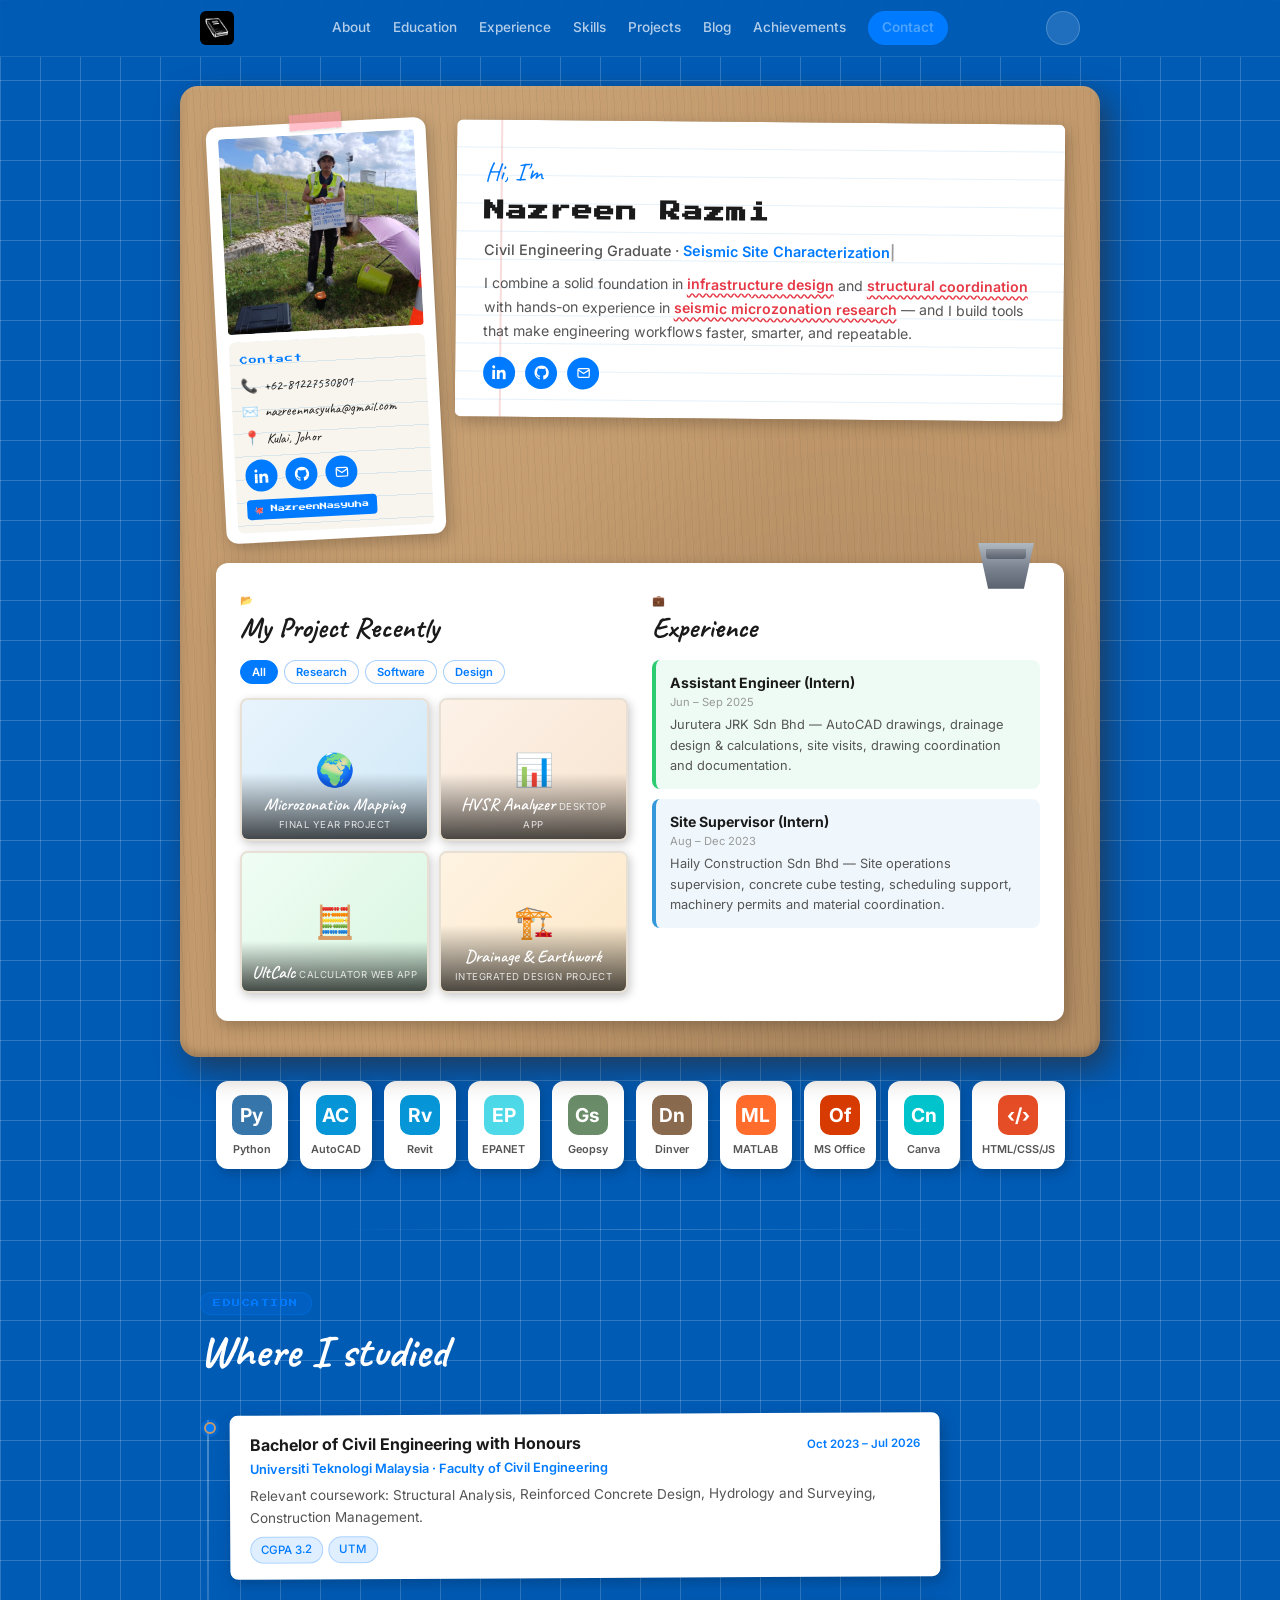
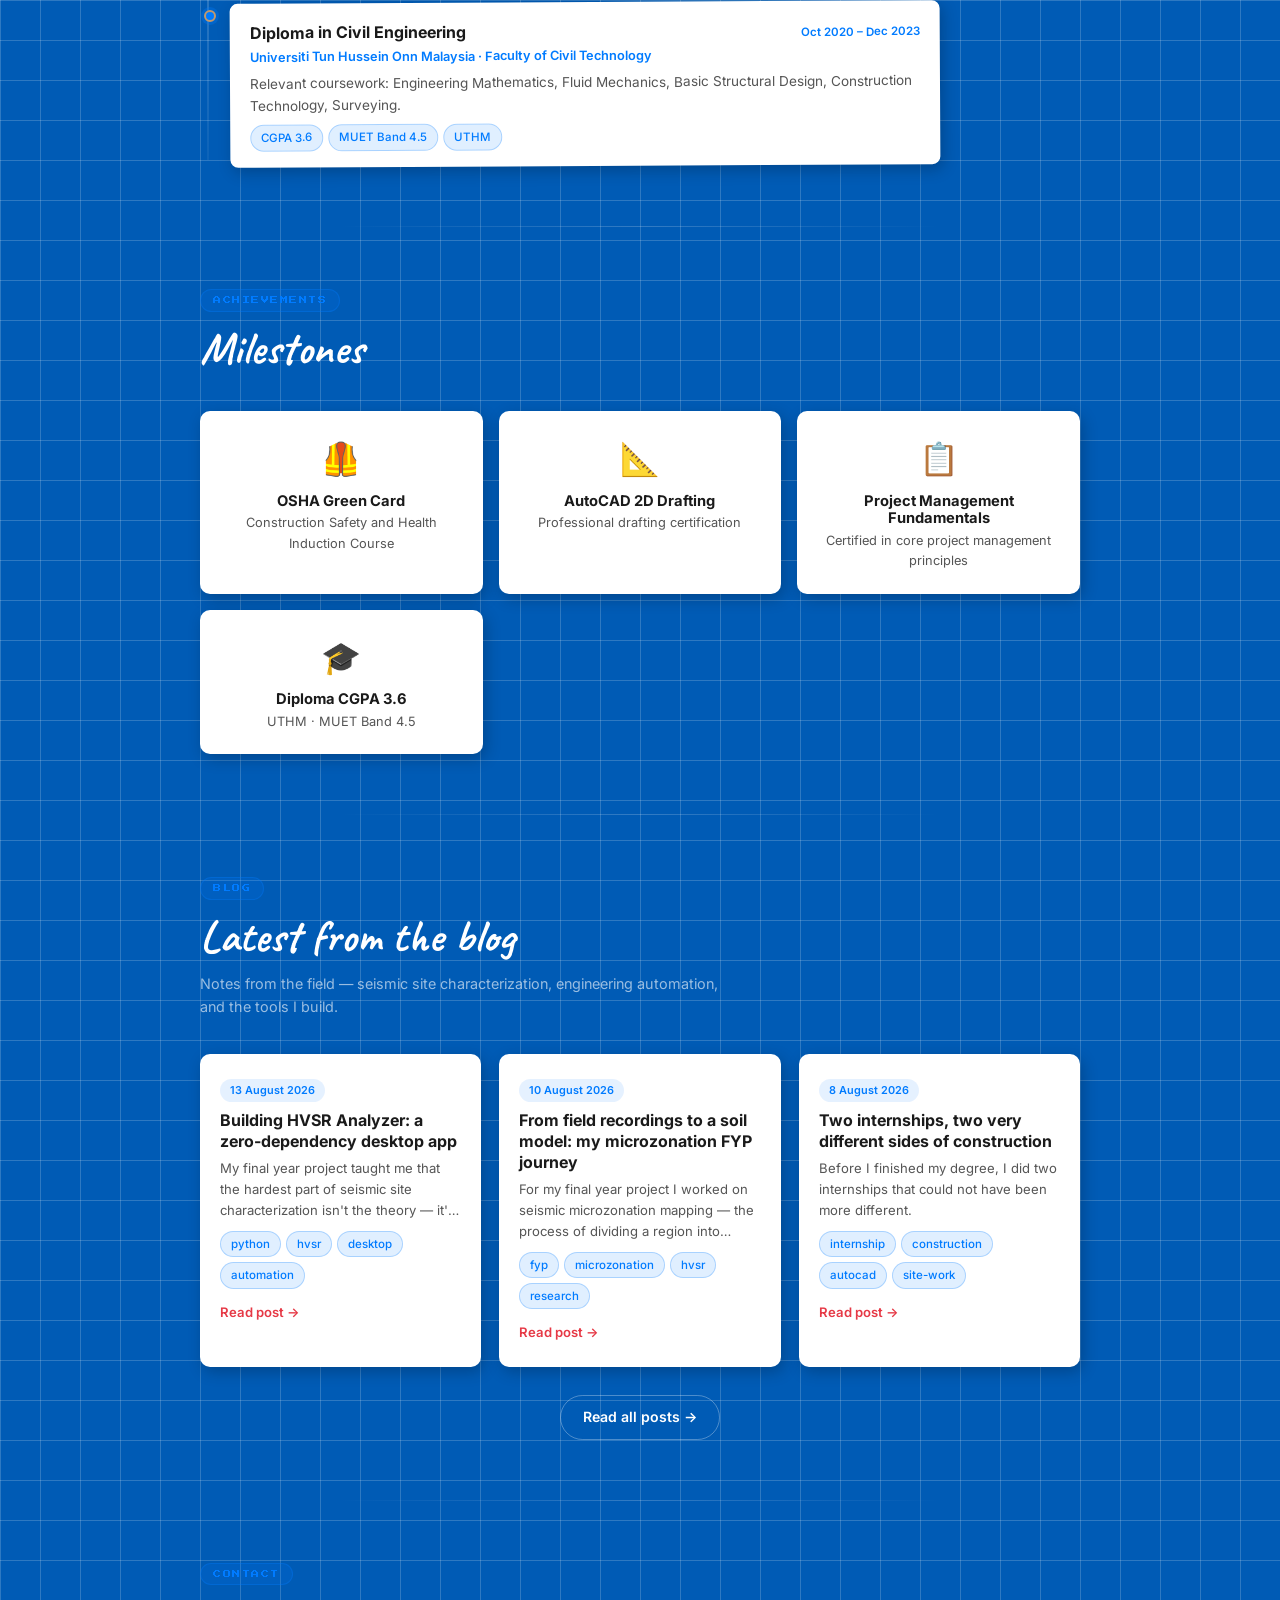
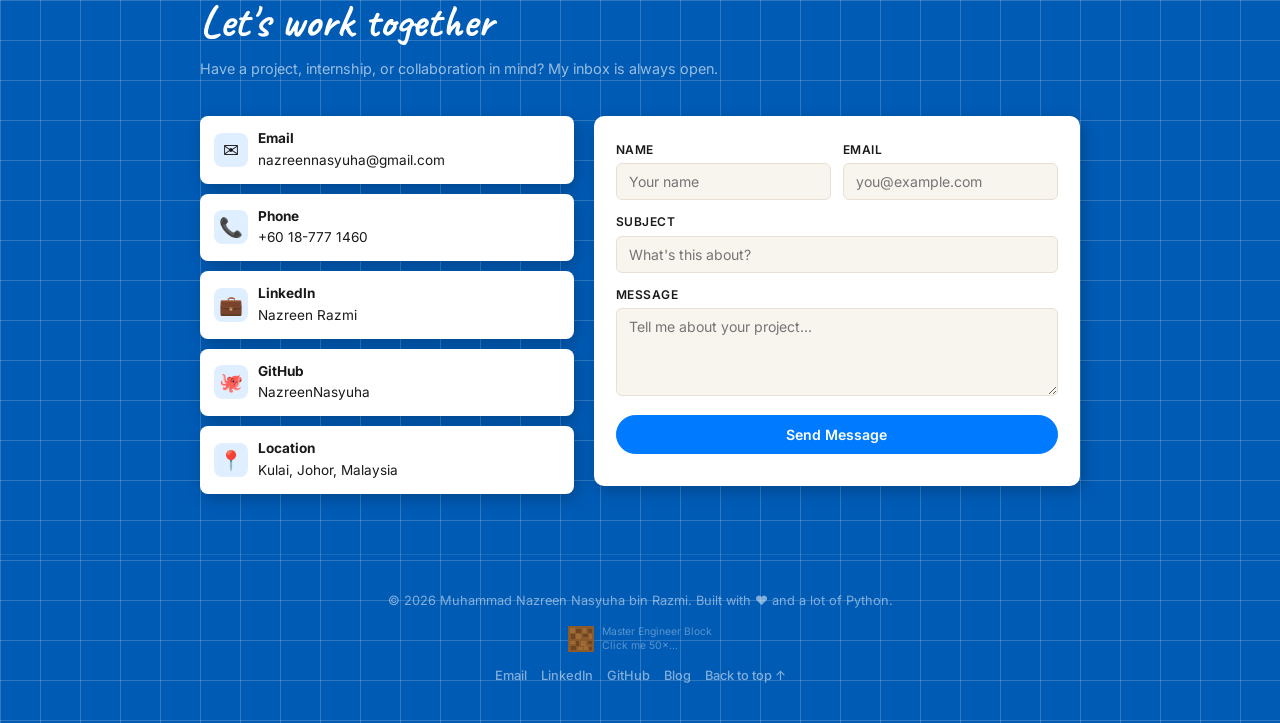
==== commit ec8af44b: "Sum changes" ====
--- a/index.html
+++ b/index.html
@@ -7,16 +7,17 @@
   <title>Nazreen Razmi — Civil Engineer & Seismic Researcher</title>
   <link rel="preconnect" href="https://fonts.googleapis.com" />
   <link rel="preconnect" href="https://fonts.gstatic.com" crossorigin />
-  <link href="https://fonts.googleapis.com/css2?family=Dancing+Script:wght@500;600;700&family=Caveat:wght@500;600&family=Inter:wght@400;500;600;700&display=swap" rel="stylesheet" />
+  <link href="https://fonts.googleapis.com/css2?family=Press+Start+2P&family=Caveat:wght@400;500;600;700&family=Inter:wght@400;500;600;700&family=Permanent+Marker&display=swap" rel="stylesheet" />
   <link rel="stylesheet" href="style.css" />
 </head>
 <body data-theme="light">
 
   <!-- ============ NAVBAR ============ -->
   <header class="nav">
-    <div class="nav-inner container">
-      <a href="index.html" class="logo" aria-label="PHOTO_ALBUM">
-        <img src="assets/PHOTO_ALBUM.webp" alt="PHOTO_ALBUM" class="logo-img" />
+    <div class="nav-inner">
+      <a href="index.html" class="logo" aria-label="Home">
+        <img src="assets/PHOTO_ALBUM.webp" alt="NR" class="logo-img"
+             onerror="this.onerror=null; this.style.display='none'" />
       </a>
       <nav class="nav-links" id="navLinks">
         <a href="#about">About</a>
@@ -29,7 +30,7 @@
         <a href="#contact" class="nav-cta">Contact</a>
       </nav>
       <div class="nav-actions">
-        <button class="theme-toggle" id="themeToggle" aria-label="Toggle dark / light theme" title="Toggle theme">
+        <button class="theme-toggle" id="themeToggle" aria-label="Toggle theme" title="Toggle theme">
           <span class="theme-icon theme-moon">🌙</span>
           <span class="theme-icon theme-sun">☀️</span>
         </button>
@@ -40,201 +41,153 @@
     </div>
   </header>
 
-  <!-- ============ PORTFOLIO CANVAS (two clipboards) ============ -->
+  <!-- ============ MAIN BOARD ============ -->
   <main class="portfolio-canvas">
-    <div class="canvas-bg" aria-hidden="true">
-      <span class="moon"></span>
-      <span class="cloud cloud-1"></span>
-      <span class="cloud cloud-2"></span>
-      <div class="dot-grid"></div>
-    </div>
-
-    <!-- ===== Left clipboard: intro + contact ===== -->
-    <section class="clipboard left-clipboard" id="about">
-      <div class="wood-grain" aria-hidden="true"></div>
-      <div class="clip top-clip" aria-hidden="true"></div>
-
-      <div class="paper intro-paper" id="seismic-section">
-        <div class="polaroid reveal">
-          <!-- Real photo at assets/profile.jpeg — falls back to the monogram if missing -->
-          <img src="assets/profile.jpeg" alt="Nazreen Razmi"
-               onerror="this.onerror=null; this.src='assets/profile.svg';" />
-          <p class="polaroid-caption">Nazreen · Kulai, Johor ✨</p>
-        </div>
-
-        <p class="intro-script reveal">Hi, I'm</p>
-        <h1 class="intro-name reveal">
-          Nazreen <span class="accent">Razmi</span>
-        </h1>
-        <p class="intro-role reveal">
-          Civil Engineering Graduate · <span class="rotator" id="rotator">Seismic Site Characterization</span>
-        </p>
-        <p class="intro-bio reveal">
-          I combine a solid foundation in infrastructure design and structural coordination with
-          hands-on experience in seismic microzonation research — and I build tools that make
-          engineering workflows faster, smarter, and repeatable.
-        </p>
-      </div>
-
-      <div class="paper contact-paper reveal">
-        <h2 class="paper-heading cursive">Contact</h2>
-        <div class="contact-list">
-          <div class="contact-item">
-            <span class="contact-icon" aria-hidden="true">
-              <svg viewBox="0 0 24 24" fill="none" stroke="currentColor" stroke-width="1.8"><rect x="3" y="5" width="18" height="14" rx="2"/><path d="m3 7 9 6 9-6"/></svg>
-            </span>
-            <span class="contact-text">
-              <small>Email</small>
-              <strong>nazreennasyuha@gmail.com</strong>
-            </span>
-            <button class="copy-btn" data-copy="nazreennasyuha@gmail.com" aria-label="Copy email">⧉</button>
-          </div>
-          <div class="contact-item">
-            <span class="contact-icon" aria-hidden="true">
-              <svg viewBox="0 0 24 24" fill="none" stroke="currentColor" stroke-width="1.8"><rect x="7" y="2" width="10" height="20" rx="2"/><path d="M11 18h2"/></svg>
-            </span>
-            <span class="contact-text">
-              <small>Phone</small>
-              <strong>+60 18-777 1460</strong>
-            </span>
-            <button class="copy-btn" data-copy="+60187771460" aria-label="Copy phone">⧉</button>
-          </div>
-          <div class="contact-item">
-            <span class="contact-icon" aria-hidden="true">
-              <svg viewBox="0 0 24 24" fill="none" stroke="currentColor" stroke-width="1.8"><path d="M12 21s7-5.5 7-11a7 7 0 1 0-14 0c0 5.5 7 11 7 11Z"/><circle cx="12" cy="10" r="2.6"/></svg>
-            </span>
-            <span class="contact-text">
-              <small>Location</small>
-              <strong>Kulai, Johor, Malaysia</strong>
-            </span>
-          </div>
-          <div class="contact-item">
-            <span class="contact-icon" aria-hidden="true">
-              <svg viewBox="0 0 24 24" fill="none" stroke="currentColor" stroke-width="1.8"><path d="M4 6h16v12H4z"/><path d="m4 7 8 6 8-6"/></svg>
-            </span>
-            <span class="contact-text">
-              <small>Status</small>
-              <strong>Open to opportunities</strong>
-            </span>
-          </div>
-        </div>
-
-        <div class="socials">
-          <a href="https://www.linkedin.com/in/nazreenrazmi/" target="_blank" rel="noopener noreferrer" aria-label="LinkedIn" class="social-link">
-            <svg viewBox="0 0 24 24" fill="currentColor"><path d="M4.98 3.5C4.98 4.88 3.87 6 2.5 6S0 4.88 0 3.5 1.12 1 2.5 1s2.48 1.12 2.48 2.5ZM.24 8.31h4.52V23H.24V8.31Zm7.38 0h4.33v2h.06c.6-1.14 2.08-2.34 4.28-2.34 4.57 0 5.41 3.01 5.41 6.92V23h-4.51v-7.12c0-1.7-.03-3.88-2.37-3.88-2.37 0-2.73 1.85-2.73 3.76V23H7.62V8.31Z"/></svg>
-          </a>
-          <a href="https://github.com/NazreenNasyuha" target="_blank" rel="noopener noreferrer" aria-label="GitHub" class="social-link">
-            <svg viewBox="0 0 24 24" fill="currentColor"><path d="M12 .5C5.65.5.5 5.65.5 12c0 5.08 3.29 9.39 7.86 10.91.58.11.79-.25.79-.55v-2.17c-3.2.7-3.87-1.36-3.87-1.36-.52-1.33-1.28-1.68-1.28-1.68-1.04-.71.08-.7.08-.7 1.15.08 1.76 1.18 1.76 1.18 1.03 1.76 2.7 1.25 3.35.96.1-.75.4-1.25.72-1.54-2.55-.29-5.23-1.28-5.23-5.68 0-1.26.45-2.28 1.18-3.09-.12-.29-.51-1.46.11-3.05 0 0 .96-.31 3.15 1.18a10.9 10.9 0 0 1 5.74 0c2.19-1.49 3.15-1.18 3.15-1.18.62 1.59.23 2.76.11 3.05.73.81 1.18 1.83 1.18 3.09 0 4.41-2.69 5.38-5.25 5.67.41.35.78 1.05.78 2.12v3.14c0 .3.2.67.8.55A11.51 11.51 0 0 0 23.5 12C23.5 5.65 18.35.5 12 .5Z"/></svg>
-          </a>
-          <a href="mailto:nazreennasyuha@gmail.com" aria-label="Email" class="social-link">
-            <svg viewBox="0 0 24 24" fill="none" stroke="currentColor" stroke-width="1.8"><rect x="3" y="5" width="18" height="14" rx="2"/><path d="m3 7 9 6 9-6"/></svg>
-          </a>
-        </div>
-        <span class="toast" id="copyToast">Copied!</span>
-      </div>
-    </section>
-
-    <!-- ===== Right clipboard: projects + experience + tools ===== -->
-    <section class="clipboard right-clipboard">
-      <div class="wood-grain" aria-hidden="true"></div>
-      <div class="clip binder-clip" aria-hidden="true"></div>
-
-      <!-- Projects -->
-      <div class="paper projects-paper" id="projects">
-        <div class="paper-head">
-          <h2 class="cursive">My Project Recently</h2>
+    <div class="board">
+
+      <!-- ===== TOP ROW: ID Card + Lined Paper ===== -->
+      <div class="top-row">
+
+        <!-- ID Card / Polaroid -->
+        <div class="id-card paper-element" id="about">
+          <div class="photo-area">
+            <img src="assets/profile.jpeg" alt="Nazreen Razmi"
+                 onerror="this.onerror=null; this.parentElement.innerHTML='<div style=\'width:100%;height:100%;display:flex;align-items:center;justify-content:center;background:var(--paper-alt);font-size:2.5rem;font-family:var(--pixel-font);color:var(--accent)\'>NR</div>'" />
+          </div>
+          <div class="contact-notepad">
+            <div class="contact-label">Contact</div>
+            <div class="contact-line">
+              <span class="c-icon">📞</span>
+              <a href="tel:+60187771460" id="phoneCopy" data-copy="+60187771460">+62-81227530801</a>
+            </div>
+            <div class="contact-line">
+              <span class="c-icon">✉️</span>
+              <a href="mailto:nazreennasyuha@gmail.com" id="emailCopy" data-copy="nazreennasyuha@gmail.com">nazreennasyuha@gmail.com</a>
+            </div>
+            <div class="contact-line">
+              <span class="c-icon">📍</span>
+              <span>Kulai, Johor</span>
+            </div>
+            <div class="social-row">
+              <a href="https://www.linkedin.com/in/nazreenrazmi/" target="_blank" rel="noopener" aria-label="LinkedIn" class="social-link">
+                <svg viewBox="0 0 24 24" fill="currentColor"><path d="M4.98 3.5C4.98 4.88 3.87 6 2.5 6S0 4.88 0 3.5 1.12 1 2.5 1s2.48 1.12 2.48 2.5ZM.24 8.31h4.52V23H.24V8.31Zm7.38 0h4.33v2h.06c.6-1.14 2.08-2.34 4.28-2.34 4.57 0 5.41 3.01 5.41 6.92V23h-4.51v-7.12c0-1.7-.03-3.88-2.37-3.88-2.37 0-2.73 1.85-2.73 3.76V23H7.62V8.31Z"/></svg>
+              </a>
+              <a href="https://github.com/NazreenNasyuha" target="_blank" rel="noopener" aria-label="GitHub" class="social-link">
+                <svg viewBox="0 0 24 24" fill="currentColor"><path d="M12 .5C5.65.5.5 5.65.5 12c0 5.08 3.29 9.39 7.86 10.91.58.11.79-.25.79-.55v-2.17c-3.2.7-3.87-1.36-3.87-1.36-.52-1.33-1.28-1.68-1.28-1.68-1.04-.71.08-.7.08-.7 1.15.08 1.76 1.18 1.76 1.18 1.03 1.76 2.7 1.25 3.35.96.1-.75.4-1.25.72-1.54-2.55-.29-5.23-1.28-5.23-5.68 0-1.26.45-2.28 1.18-3.09-.12-.29-.51-1.46.11-3.05 0 0 .96-.31 3.15 1.18a10.9 10.9 0 0 1 5.74 0c2.19-1.49 3.15-1.18 3.15-1.18.62 1.59.23 2.76.11 3.05.73.81 1.18 1.83 1.18 3.09 0 4.41-2.69 5.38-5.25 5.67.41.35.78 1.05.78 2.12v3.14c0 .3.2.67.8.55A11.51 11.51 0 0 0 23.5 12C23.5 5.65 18.35.5 12 .5Z"/></svg>
+              </a>
+              <a href="mailto:nazreennasyuha@gmail.com" aria-label="Email" class="social-link">
+                <svg viewBox="0 0 24 24" fill="none" stroke="currentColor" stroke-width="2"><rect x="3" y="5" width="18" height="14" rx="2"/><path d="m3 7 9 6 9-6"/></svg>
+              </a>
+            </div>
+            <div class="lord-tag">🐙 NazreenNasyuha</div>
+          </div>
+        </div>
+
+        <!-- Lined Notebook Paper -->
+        <div class="lined-paper paper-element" id="seismic-section">
+          <p class="intro-greeting reveal">Hi, I'm</p>
+          <h1 class="intro-name reveal">Nazreen Razmi</h1>
+          <p class="intro-role reveal">
+            Civil Engineering Graduate · <span class="rotator" id="rotator">Seismic Site Characterization</span>
+          </p>
+          <p class="intro-bio reveal">
+            I combine a solid foundation in <strong>infrastructure design</strong> and <strong>structural coordination</strong> with
+            hands-on experience in <strong>seismic microzonation research</strong> — and I build tools that make
+            engineering workflows faster, smarter, and repeatable.
+          </p>
+          <div class="lined-socials reveal">
+            <a href="https://www.linkedin.com/in/nazreenrazmi/" target="_blank" rel="noopener" aria-label="LinkedIn" class="social-link">
+              <svg viewBox="0 0 24 24" fill="currentColor"><path d="M4.98 3.5C4.98 4.88 3.87 6 2.5 6S0 4.88 0 3.5 1.12 1 2.5 1s2.48 1.12 2.48 2.5ZM.24 8.31h4.52V23H.24V8.31Zm7.38 0h4.33v2h.06c.6-1.14 2.08-2.34 4.28-2.34 4.57 0 5.41 3.01 5.41 6.92V23h-4.51v-7.12c0-1.7-.03-3.88-2.37-3.88-2.37 0-2.73 1.85-2.73 3.76V23H7.62V8.31Z"/></svg>
+            </a>
+            <a href="https://github.com/NazreenNasyuha" target="_blank" rel="noopener" aria-label="GitHub" class="social-link">
+              <svg viewBox="0 0 24 24" fill="currentColor"><path d="M12 .5C5.65.5.5 5.65.5 12c0 5.08 3.29 9.39 7.86 10.91.58.11.79-.25.79-.55v-2.17c-3.2.7-3.87-1.36-3.87-1.36-.52-1.33-1.28-1.68-1.28-1.68-1.04-.71.08-.7.08-.7 1.15.08 1.76 1.18 1.76 1.18 1.03 1.76 2.7 1.25 3.35.96.1-.75.4-1.25.72-1.54-2.55-.29-5.23-1.28-5.23-5.68 0-1.26.45-2.28 1.18-3.09-.12-.29-.51-1.46.11-3.05 0 0 .96-.31 3.15 1.18a10.9 10.9 0 0 1 5.74 0c2.19-1.49 3.15-1.18 3.15-1.18.62 1.59.23 2.76.11 3.05.73.81 1.18 1.83 1.18 3.09 0 4.41-2.69 5.38-5.25 5.67.41.35.78 1.05.78 2.12v3.14c0 .3.2.67.8.55A11.51 11.51 0 0 0 23.5 12C23.5 5.65 18.35.5 12 .5Z"/></svg>
+            </a>
+            <a href="mailto:nazreennasyuha@gmail.com" aria-label="Email" class="social-link">
+              <svg viewBox="0 0 24 24" fill="none" stroke="currentColor" stroke-width="2"><rect x="3" y="5" width="18" height="14" rx="2"/><path d="m3 7 9 6 9-6"/></svg>
+            </a>
+          </div>
+        </div>
+      </div>
+
+      <!-- ===== BOTTOM PAPER: Projects + Experience ===== -->
+      <div class="bottom-paper paper-element">
+
+        <!-- Projects -->
+        <div class="projects-section" id="projects">
+          <div class="section-title">📂</div>
+          <h2 class="section-subtitle">My Project Recently</h2>
           <div class="filter-bar" id="projectFilters">
             <button class="filter-chip active" data-filter="all">All</button>
             <button class="filter-chip" data-filter="research">Research</button>
             <button class="filter-chip" data-filter="software">Software</button>
             <button class="filter-chip" data-filter="design">Design</button>
           </div>
-        </div>
-
-        <div class="project-grid" id="projectGrid">
-          <button class="project-tile reveal" data-category="research" data-project="fyp">
-            <span class="tile-art tile-fyp">🌍</span>
-            <span class="tile-title">Microzonation Mapping</span>
-            <span class="tile-tag">Final Year Project</span>
-          </button>
-          <button class="project-tile reveal" data-category="software" data-project="hvsr">
-            <span class="tile-art tile-hvsr">📊</span>
-            <span class="tile-title">HVSR Analyzer</span>
-            <span class="tile-tag">Desktop App</span>
-          </button>
-          <button class="project-tile reveal" data-category="software" data-project="ultcalc">
-            <span class="tile-art tile-ultcalc">🧮</span>
-            <span class="tile-title">UltCalc</span>
-            <span class="tile-tag">Calculator Web App</span>
-          </button>
-          <button class="project-tile reveal" data-category="design" data-project="idp">
-            <span class="tile-art tile-idp">🏗️</span>
-            <span class="tile-title">Drainage &amp; Earthwork</span>
-            <span class="tile-tag">Integrated Design Project</span>
-          </button>
-        </div>
-      </div>
-
-      <!-- Experience -->
-      <div class="paper exp-paper" id="experience">
-        <h2 class="cursive">Experience</h2>
-        <div class="exp-list">
-          <div class="exp-item">
-            <div class="exp-head">
-              <strong>Assistant Engineer (Intern)</strong>
-              <span class="exp-date">Jun – Sep 2025</span>
-            </div>
-            <p class="exp-org">Jurutera JRK Sdn Bhd</p>
-            <p class="exp-desc">AutoCAD drawings, drainage design &amp; calculations, site visits, drawing coordination and documentation.</p>
-          </div>
-          <div class="exp-item">
-            <div class="exp-head">
-              <strong>Site Supervisor (Intern)</strong>
-              <span class="exp-date">Aug – Dec 2023</span>
-            </div>
-            <p class="exp-org">Haily Construction Sdn Bhd</p>
-            <p class="exp-desc">Site operations supervision, concrete cube testing, scheduling support, machinery permits and material coordination.</p>
-          </div>
-        </div>
-      </div>
-
-      <!-- Tools -->
-      <div class="paper tools-paper" id="skills">
-        <h2 class="cursive">Tools I use</h2>
-        <div class="tools-grid">
-          <div class="tool-item" data-tooltip="Python · automation & HVSR scripting">
-            <span class="tool-badge">Py</span><span>Python</span>
-          </div>
-          <div class="tool-item" data-tooltip="Drafting & design">
-            <span class="tool-badge">AC</span><span>AutoCAD</span>
-          </div>
-          <div class="tool-item" data-tooltip="Building information modeling">
-            <span class="tool-badge">Rv</span><span>Revit</span>
-          </div>
-          <div class="tool-item" data-tooltip="Water network analysis">
-            <span class="tool-badge">EP</span><span>EPANET</span>
-          </div>
-          <div class="tool-item" data-tooltip="Seismic H/V processing">
-            <span class="tool-badge">Gs</span><span>Geopsy</span>
-          </div>
-          <div class="tool-item" data-tooltip="1D inversion">
-            <span class="tool-badge">Dn</span><span>Dinver</span>
-          </div>
-          <div class="tool-item" data-tooltip="Numerical analysis">
-            <span class="tool-badge">ML</span><span>MATLAB</span>
-          </div>
-          <div class="tool-item" data-tooltip="Microsoft Office suite">
-            <span class="tool-badge">Of</span><span>MS Office</span>
-          </div>
-          <div class="tool-item" data-tooltip="Design & presentation">
-            <span class="tool-badge">Cn</span><span>Canva</span>
-          </div>
-          <div class="tool-item" data-tooltip="Web basics">
-            <span class="tool-badge">‹/›</span><span>HTML/CSS/JS</span>
-          </div>
-        </div>
-      </div>
-    </section>
+
+          <div class="project-grid" id="projectGrid">
+            <button class="project-tile reveal" data-category="research" data-project="fyp">
+              <span class="tile-img tile-fyp">🌍</span>
+              <div class="tile-overlay">
+                <span class="tile-title">Microzonation Mapping</span>
+                <span class="tile-tag">Final Year Project</span>
+              </div>
+            </button>
+            <button class="project-tile reveal" data-category="software" data-project="hvsr">
+              <span class="tile-img tile-hvsr">📊</span>
+              <div class="tile-overlay">
+                <span class="tile-title">HVSR Analyzer</span>
+                <span class="tile-tag">Desktop App</span>
+              </div>
+            </button>
+            <button class="project-tile reveal" data-category="software" data-project="ultcalc">
+              <span class="tile-img tile-ultcalc">🧮</span>
+              <div class="tile-overlay">
+                <span class="tile-title">UltCalc</span>
+                <span class="tile-tag">Calculator Web App</span>
+              </div>
+            </button>
+            <button class="project-tile reveal" data-category="design" data-project="idp">
+              <span class="tile-img tile-idp">🏗️</span>
+              <div class="tile-overlay">
+                <span class="tile-title">Drainage &amp; Earthwork</span>
+                <span class="tile-tag">Integrated Design Project</span>
+              </div>
+            </button>
+          </div>
+        </div>
+
+        <!-- Experience -->
+        <div class="experience-section" id="experience">
+          <div class="section-title">💼</div>
+          <h2 class="section-subtitle">Experience</h2>
+          <div class="exp-list">
+            <div class="exp-item reveal">
+              <div class="exp-role">Assistant Engineer (Intern)</div>
+              <div class="exp-dates">Jun – Sep 2025</div>
+              <div class="exp-desc">Jurutera JRK Sdn Bhd — AutoCAD drawings, drainage design &amp; calculations, site visits, drawing coordination and documentation.</div>
+            </div>
+            <div class="exp-item reveal">
+              <div class="exp-role">Site Supervisor (Intern)</div>
+              <div class="exp-dates">Aug – Dec 2023</div>
+              <div class="exp-desc">Haily Construction Sdn Bhd — Site operations supervision, concrete cube testing, scheduling support, machinery permits and material coordination.</div>
+            </div>
+          </div>
+        </div>
+      </div>
+    </div>
+
+    <!-- ===== TOOLS ROW (outside board) ===== -->
+    <div class="tools-row" id="skills">
+      <div class="tool-badge"><span class="tool-icon" style="background:#3776AB">Py</span><span class="tool-name">Python</span></div>
+      <div class="tool-badge"><span class="tool-icon" style="background:#0696D7">AC</span><span class="tool-name">AutoCAD</span></div>
+      <div class="tool-badge"><span class="tool-icon" style="background:#0696D7">Rv</span><span class="tool-name">Revit</span></div>
+      <div class="tool-badge"><span class="tool-icon" style="background:#4dd9e8">EP</span><span class="tool-name">EPANET</span></div>
+      <div class="tool-badge"><span class="tool-icon" style="background:#6a8c69">Gs</span><span class="tool-name">Geopsy</span></div>
+      <div class="tool-badge"><span class="tool-icon" style="background:#8a6a4f">Dn</span><span class="tool-name">Dinver</span></div>
+      <div class="tool-badge"><span class="tool-icon" style="background:#FF6C2C">ML</span><span class="tool-name">MATLAB</span></div>
+      <div class="tool-badge"><span class="tool-icon" style="background:#D83B01">Of</span><span class="tool-name">MS Office</span></div>
+      <div class="tool-badge"><span class="tool-icon" style="background:#00C4CC">Cn</span><span class="tool-name">Canva</span></div>
+      <div class="tool-badge"><span class="tool-icon" style="background:#e44d26">‹/›</span><span class="tool-name">HTML/CSS/JS</span></div>
+    </div>
   </main>
 
   <!-- ============ EDUCATION ============ -->
@@ -242,7 +195,7 @@
     <div class="container">
       <div class="section-head reveal">
         <span class="section-tag">Education</span>
-        <h2 class="cursive big">Where I studied</h2>
+        <h2>Where I studied</h2>
       </div>
       <div class="timeline">
         <div class="timeline-item reveal">
@@ -253,10 +206,7 @@
               <span class="timeline-date">Oct 2023 – Jul 2026</span>
             </div>
             <p class="timeline-org">Universiti Teknologi Malaysia · Faculty of Civil Engineering</p>
-            <p class="timeline-body">
-              Relevant coursework: Structural Analysis, Reinforced Concrete Design, Hydrology and
-              Surveying, Construction Management.
-            </p>
+            <p class="timeline-body">Relevant coursework: Structural Analysis, Reinforced Concrete Design, Hydrology and Surveying, Construction Management.</p>
             <div class="timeline-tags">
               <span class="chip">CGPA 3.2</span>
               <span class="chip">UTM</span>
@@ -271,10 +221,7 @@
               <span class="timeline-date">Oct 2020 – Dec 2023</span>
             </div>
             <p class="timeline-org">Universiti Tun Hussein Onn Malaysia · Faculty of Civil Technology</p>
-            <p class="timeline-body">
-              Relevant coursework: Engineering Mathematics, Fluid Mechanics, Basic Structural
-              Design, Construction Technology, Surveying.
-            </p>
+            <p class="timeline-body">Relevant coursework: Engineering Mathematics, Fluid Mechanics, Basic Structural Design, Construction Technology, Surveying.</p>
             <div class="timeline-tags">
               <span class="chip">CGPA 3.6</span>
               <span class="chip">MUET Band 4.5</span>
@@ -291,7 +238,7 @@
     <div class="container">
       <div class="section-head reveal">
         <span class="section-tag">Achievements</span>
-        <h2 class="cursive big">Milestones</h2>
+        <h2>Milestones</h2>
       </div>
       <div class="ach-grid">
         <div class="ach-card reveal">
@@ -318,48 +265,39 @@
     </div>
   </section>
 
-  <!-- ============ BLOG TEASER ============ -->
+  <!-- ============ BLOG ============ -->
   <section class="section" id="blog">
     <div class="container">
       <div class="section-head reveal">
         <span class="section-tag">Blog</span>
-        <h2 class="cursive big">Latest from the blog</h2>
+        <h2>Latest from the blog</h2>
         <p class="section-sub">Notes from the field — seismic site characterization, engineering automation, and the tools I build.</p>
       </div>
       <!-- BLOG-TEASER-START -->
-<div class="blog-grid" id="blogTeaser">
+      <div class="blog-grid" id="blogTeaser">
         <article class="blog-card reveal visible">
           <span class="blog-date">13 August 2026</span>
           <h3><a href="blog/posts/building-hvsr-analyzer.html">Building HVSR Analyzer: a zero-dependency desktop app</a></h3>
-          <p>My final year project taught me that the hardest part of seismic site characterization isn't the theory — it's the tooling. Geopsy, EasyHVSR, and Dinver are powerful, but getting a non-expert (or a fresh intern) from raw microtremor recordings to a reliable H/V curve is a steep climb: install Python, install packages, learn the CLI, fight version conflicts.</p>
-          <div class="project-tags"><span class="chip">python</span>
-            <span class="chip">hvsr</span>
-            <span class="chip">desktop</span>
-            <span class="chip">automation</span></div>
+          <p>My final year project taught me that the hardest part of seismic site characterization isn't the theory — it's the tooling.</p>
+          <div class="project-tags"><span class="chip">python</span><span class="chip">hvsr</span><span class="chip">desktop</span><span class="chip">automation</span></div>
           <a class="read-more" href="blog/posts/building-hvsr-analyzer.html">Read post →</a>
         </article>
         <article class="blog-card reveal visible">
           <span class="blog-date">10 August 2026</span>
           <h3><a href="blog/posts/from-field-recordings-to-soil-model.html">From field recordings to a soil model: my microzonation FYP journey</a></h3>
-          <p>For my final year project I worked on seismic microzonation mapping — the process of dividing a region into zones that respond differently to earthquake ground motion, based on local soil conditions. (The project location is omitted here in compliance with a Non-Disclosure Agreement.)</p>
-          <div class="project-tags"><span class="chip">fyp</span>
-            <span class="chip">microzonation</span>
-            <span class="chip">hvsr</span>
-            <span class="chip">research</span></div>
+          <p>For my final year project I worked on seismic microzonation mapping — the process of dividing a region into zones based on local soil conditions.</p>
+          <div class="project-tags"><span class="chip">fyp</span><span class="chip">microzonation</span><span class="chip">hvsr</span><span class="chip">research</span></div>
           <a class="read-more" href="blog/posts/from-field-recordings-to-soil-model.html">Read post →</a>
         </article>
         <article class="blog-card reveal visible">
           <span class="blog-date">8 August 2026</span>
           <h3><a href="blog/posts/two-internships-two-sides-of-construction.html">Two internships, two very different sides of construction</a></h3>
-          <p>Before I finished my degree, I did two internships that could not have been more different — and together they taught me more about how the industry actually works than any classroom ever could.</p>
-          <div class="project-tags"><span class="chip">internship</span>
-            <span class="chip">construction</span>
-            <span class="chip">autocad</span>
-            <span class="chip">site-work</span></div>
+          <p>Before I finished my degree, I did two internships that could not have been more different.</p>
+          <div class="project-tags"><span class="chip">internship</span><span class="chip">construction</span><span class="chip">autocad</span><span class="chip">site-work</span></div>
           <a class="read-more" href="blog/posts/two-internships-two-sides-of-construction.html">Read post →</a>
         </article>
       </div>
-<!-- BLOG-TEASER-END -->
+      <!-- BLOG-TEASER-END -->
       <div class="teaser-more reveal">
         <a href="blog/index.html" class="btn btn-ghost">Read all posts →</a>
       </div>
@@ -371,28 +309,28 @@
     <div class="container">
       <div class="section-head reveal">
         <span class="section-tag">Contact</span>
-        <h2 class="cursive big">Let's work together</h2>
+        <h2>Let's work together</h2>
         <p class="section-sub">Have a project, internship, or collaboration in mind? My inbox is always open.</p>
       </div>
       <div class="contact-grid">
-        <div class="contact-info reveal">
-          <a href="mailto:nazreennasyuha@gmail.com" class="contact-row">
+        <div class="contact-info">
+          <a href="mailto:nazreennasyuha@gmail.com" class="contact-row reveal">
             <span class="contact-icon">✉️</span>
             <span><strong>Email</strong><br />nazreennasyuha@gmail.com</span>
           </a>
-          <a href="tel:+60187771460" class="contact-row">
+          <a href="tel:+60187771460" class="contact-row reveal">
             <span class="contact-icon">📞</span>
             <span><strong>Phone</strong><br />+60 18-777 1460</span>
           </a>
-          <a href="https://www.linkedin.com/in/nazreenrazmi/" target="_blank" rel="noopener" class="contact-row">
+          <a href="https://www.linkedin.com/in/nazreenrazmi/" target="_blank" rel="noopener" class="contact-row reveal">
             <span class="contact-icon">💼</span>
             <span><strong>LinkedIn</strong><br />Nazreen Razmi</span>
           </a>
-          <a href="https://github.com/NazreenNasyuha" target="_blank" rel="noopener" class="contact-row">
+          <a href="https://github.com/NazreenNasyuha" target="_blank" rel="noopener" class="contact-row reveal">
             <span class="contact-icon">🐙</span>
             <span><strong>GitHub</strong><br />NazreenNasyuha</span>
           </a>
-          <div class="contact-row">
+          <div class="contact-row reveal">
             <span class="contact-icon">📍</span>
             <span><strong>Location</strong><br />Kulai, Johor, Malaysia</span>
           </div>
@@ -414,7 +352,7 @@
           </div>
           <div class="form-field">
             <label for="message">Message</label>
-            <textarea id="message" name="message" rows="5" placeholder="Tell me about your project..." required></textarea>
+            <textarea id="message" name="message" rows="4" placeholder="Tell me about your project..." required></textarea>
           </div>
           <button type="submit" class="btn btn-primary btn-block">Send Message</button>
           <p class="form-note" id="formNote"></p>
@@ -429,7 +367,6 @@
       <p>© <span id="year"></span> Muhammad Nazreen Nasyuha bin Razmi. Built with ❤️ and a lot of Python.</p>
       <div class="mc-area" title="Click the block...">
         <button class="minecraft-block" id="mcBlock" aria-label="Interactive block — click it!">
-          <!-- pixel-art dirt block (Minecraft-style) -->
           <svg viewBox="0 0 16 16" shape-rendering="crispEdges" xmlns="http://www.w3.org/2000/svg">
             <rect width="16" height="16" fill="#8b5a2b"/>
             <rect x="1" y="1" width="3" height="3" fill="#a06a35"/>
@@ -457,7 +394,7 @@
         <a href="https://www.linkedin.com/in/nazreenrazmi/" target="_blank" rel="noopener">LinkedIn</a>
         <a href="https://github.com/NazreenNasyuha" target="_blank" rel="noopener">GitHub</a>
         <a href="blog/index.html">Blog</a>
-        <a href="#home">Back to top ↑</a>
+        <a href="#">Back to top ↑</a>
       </div>
     </div>
   </footer>
@@ -478,6 +415,7 @@
   <button class="to-top" id="toTop" aria-label="Back to top">↑</button>
 
   <div class="game-toast" id="gameToast" role="status" aria-live="polite"></div>
+  <div class="copy-toast" id="copyToast" role="status" aria-live="polite">Copied!</div>
 
   <div class="achievement-popup" id="achPopup" role="status" aria-live="polite">
     <span class="ach-ico">🏆</span>
--- a/style.css
+++ b/style.css
@@ -1,1542 +1,1018 @@
 /* ============================================================
    Nazreen Razmi — Portfolio
-   "Cappucino Collection" — warm wood, graph paper, scrapbook
-   Warm (Cappucino) is the default; cool (Midnight) via toggle.
-   ============================================================ */
-
-/* ---------- Cappucino Collection (default / warm) ---------- */
+   "Cappucino Collection 4" — scrapbook on blue cutting mat
+   ============================================================ */
+
+/* ---------- Fonts ---------- */
+@import url('https://fonts.googleapis.com/css2?family=Press+Start+2P&family=Caveat:wght@400;500;600;700&family=Inter:wght@400;500;600;700&family=Permanent+Marker&display=swap');
+
+/* ---------- Theme Variables ---------- */
+
+/* Cappucino (default / warm) */
 :root {
-  --bg: #5b3a29;
-  --bg-alt: #4a2e1f;
-  --paper: #f5f0e8;
-  --paper-edge: #e8dfd2;
-  --paper-shadow: rgba(60, 30, 10, 0.35);
-
-  --ink: #3d2b1f;
-  --ink-dim: #6b5744;
-  --ink-faint: #9a876f;
-
-  --mist: #e8dfd2;
-  --soft: #c4a882;
-  --link: #c75c2e;
-  --link-hover: #a84820;
-  --heading: #4a2e1f;
-
-  --accent: #c75c2e;
-  --accent-text: #fff8f0;
-  --accent-glow: rgba(199, 92, 46, 0.25);
-
-  --wood: #7a5230;
-  --wood-dark: #5b3a29;
-  --wood-light: #9a7050;
-
-  --grid-line: rgba(120, 160, 210, 0.15);
-  --washi-pink: rgba(255, 150, 170, 0.55);
-  --washi-blue: rgba(130, 180, 230, 0.50);
-  --washi-yellow: rgba(255, 220, 100, 0.50);
-  --washi-green: rgba(140, 210, 160, 0.50);
+  --bg: #005bb5;
+  --bg-grid: rgba(255,255,255,0.18);
+  --grid-size: 40px 40px;
+
+  --wood: #c2996c;
+  --wood-dark: #a07848;
+  --wood-light: #d4ad7a;
+  --wood-shadow: rgba(60,30,10,0.5);
+
+  --paper: #ffffff;
+  --paper-alt: #f8f5ef;
+  --paper-shadow: rgba(0,0,0,0.22);
+  --paper-edge: #e8e0d4;
+
+  --ink: #1a1a1a;
+  --ink-dim: #555;
+  --ink-faint: #999;
+
+  --accent: #007bff;
+  --accent-dark: #0056b3;
+  --accent-light: #4da3ff;
+  --accent-text: #ffffff;
+
+  --link: #e63946;
+  --link-hover: #c62828;
+  --heading: #1a1a1a;
+
+  --washi-pink: rgba(255,150,170,0.6);
+  --washi-blue: rgba(130,180,230,0.5);
+  --washi-yellow: rgba(255,220,100,0.5);
+  --washi-green: rgba(140,210,160,0.5);
+
   --clip-color: #8a8a8a;
   --clip-highlight: #b0b0b0;
 
-  --radius: 10px;
-  --radius-sm: 6px;
-  --maxw: 1100px;
-  --nav-h: 60px;
-
-  --noise: url("data:image/svg+xml,%3Csvg xmlns='http://www.w3.org/2000/svg' width='140' height='140'%3E%3Cfilter id='n'%3E%3CfeTurbulence type='fractalNoise' baseFrequency='0.8' numOctaves='3' stitchTiles='stitch'/%3E%3CfeColorMatrix type='saturate' values='0'/%3E%3C/filter%3E%3Crect width='140' height='140' filter='url(%23n)' opacity='0.06'/%3E%3C/svg%3E");
-  --graph-paper:
-    linear-gradient(var(--grid-line) 1px, transparent 1px),
-    linear-gradient(90deg, var(--grid-line) 1px, transparent 1px);
-  --graph-size: 24px 24px;
-}
-
-/* ---------- Midnight Collection (cool / dark) ---------- */
+  --experience-green: #2ecc71;
+  --experience-blue: #3498db;
+  --experience-orange: #e67e22;
+
+  --pixel-font: 'Press Start 2P', monospace;
+  --hand-font: 'Caveat', cursive;
+  --marker-font: 'Permanent Marker', cursive;
+  --body-font: 'Inter', system-ui, sans-serif;
+
+  --radius: 12px;
+  --nav-h: 56px;
+  --board-w: min(920px, 92vw);
+  --board-padding: 36px;
+}
+
+/* Midnight (cool / dark) */
 [data-theme="dark"] {
-  --bg: #0f121a;
-  --bg-alt: #0b0e14;
-  --paper: #1b2231;
-  --paper-edge: #2b3349;
-  --paper-shadow: rgba(0, 0, 0, 0.45);
-
-  --ink: #e6eaf5;
-  --ink-dim: #a4adc6;
-  --ink-faint: #727c98;
-
-  --mist: #243041;
-  --soft: #3d5775;
-  --link: #8fb0d4;
-  --link-hover: #b7d2ea;
-  --heading: #c7d9ea;
-
-  --accent: #3d5a7d;
-  --accent-text: #eef3fa;
-  --accent-glow: rgba(111, 150, 179, 0.25);
-
-  --wood: #55422f;
-  --wood-dark: #3a2d1e;
-  --wood-light: #7a5f42;
-
-  --grid-line: rgba(143, 176, 212, 0.08);
-  --washi-pink: rgba(255, 105, 180, 0.25);
-  --washi-blue: rgba(100, 160, 230, 0.25);
-  --washi-yellow: rgba(255, 215, 0, 0.20);
-  --washi-green: rgba(100, 200, 140, 0.20);
-  --clip-color: #555;
-  --clip-highlight: #777;
-
-  --noise: url("data:image/svg+xml,%3Csvg xmlns='http://www.w3.org/2000/svg' width='140' height='140'%3E%3Cfilter id='n'%3E%3CfeTurbulence type='fractalNoise' baseFrequency='0.9' numOctaves='2' stitchTiles='stitch'/%3E%3CfeColorMatrix type='saturate' values='0'/%3E%3C/filter%3E%3Crect width='140' height='140' filter='url(%23n)' opacity='0.05'/%3E%3C/svg%3E");
-  --graph-paper:
-    linear-gradient(var(--grid-line) 1px, transparent 1px),
-    linear-gradient(90deg, var(--grid-line) 1px, transparent 1px);
-  --graph-size: 24px 24px;
+  --bg: #0a0e1a;
+  --bg-grid: rgba(100,140,200,0.08);
+
+  --wood: #3a2d1e;
+  --wood-dark: #2a1f14;
+  --wood-light: #5a4230;
+  --wood-shadow: rgba(0,0,0,0.6);
+
+  --paper: #1c2133;
+  --paper-alt: #222840;
+  --paper-shadow: rgba(0,0,0,0.4);
+  --paper-edge: #2e3550;
+
+  --ink: #e0e4f0;
+  --ink-dim: #9aa0b8;
+  --ink-faint: #606880;
+
+  --accent: #4a90d9;
+  --accent-dark: #3570b0;
+  --accent-light: #70b0ff;
+  --accent-text: #ffffff;
+
+  --link: #ff6b6b;
+  --link-hover: #ff4444;
+  --heading: #e0e4f0;
+
+  --washi-pink: rgba(255,105,180,0.3);
+  --washi-blue: rgba(100,160,230,0.3);
+  --washi-yellow: rgba(255,215,0,0.25);
+  --washi-green: rgba(100,200,140,0.25);
+
+  --experience-green: #27ae60;
+  --experience-blue: #2980b9;
+  --experience-orange: #d35400;
 }
 
 /* ============================================================
    RESET
    ============================================================ */
-* {
-  margin: 0;
-  padding: 0;
-  box-sizing: border-box;
-}
-
-html {
-  scroll-behavior: smooth;
-  scroll-padding-top: var(--nav-h);
-}
-
-body {
-  font-family: "Inter", system-ui, -apple-system, "Segoe UI", sans-serif;
-  background-color: var(--bg);
-  background-image: var(--noise);
-  color: var(--ink);
-  line-height: 1.65;
-  -webkit-font-smoothing: antialiased;
-  transition: background-color 0.4s ease, color 0.4s ease;
-}
-
-h1, h2, h3 {
-  font-family: "Inter", sans-serif;
-  line-height: 1.2;
-  color: var(--ink);
-}
-
-a {
-  color: var(--link);
-  text-decoration: none;
-  transition: color 0.2s ease;
-}
-a:hover { color: var(--link-hover); }
-
-img { max-width: 100%; }
-
-.container {
-  max-width: var(--maxw);
-  margin: 0 auto;
-  padding: 0 24px;
-}
-
-.accent { color: var(--link); }
-
-.cursive {
-  font-family: "Dancing Script", cursive;
-  font-weight: 600;
-  color: var(--heading);
-  letter-spacing: 0.3px;
-}
-.cursive.big {
-  font-size: clamp(2rem, 4.5vw, 2.9rem);
-}
+*{margin:0;padding:0;box-sizing:border-box}
+
+html{scroll-behavior:smooth;scroll-padding-top:var(--nav-h)}
+
+body{
+  font-family:var(--body-font);
+  background-color:var(--bg);
+  background-image:
+    linear-gradient(var(--bg-grid) 1px,transparent 1px),
+    linear-gradient(90deg,var(--bg-grid) 1px,transparent 1px);
+  background-size:var(--grid-size);
+  color:var(--ink);
+  line-height:1.6;
+  -webkit-font-smoothing:antialiased;
+  transition:background-color 0.4s,color 0.4s;
+}
+
+h1,h2,h3{font-family:var(--body-font);line-height:1.2;color:var(--ink)}
+a{color:var(--link);text-decoration:none;transition:color 0.2s}
+a:hover{color:var(--link-hover)}
+img{max-width:100%}
+
+.container{max-width:var(--board-w);margin:0 auto;padding:0 20px}
 
 /* ============================================================
    NAVBAR
    ============================================================ */
-.nav {
-  position: fixed;
-  top: 0; left: 0; right: 0;
-  z-index: 100;
-  background: color-mix(in srgb, var(--bg) 88%, transparent);
-  backdrop-filter: blur(10px);
-  -webkit-backdrop-filter: blur(10px);
-  border-bottom: 1px solid transparent;
-  transition: border-color 0.3s ease, box-shadow 0.3s ease;
-}
-.nav.scrolled {
-  border-color: var(--wood-light);
-  box-shadow: 0 4px 18px rgba(0, 0, 0, 0.2);
-}
-
-.nav-inner {
-  height: var(--nav-h);
-  display: flex;
-  align-items: center;
-  justify-content: space-between;
-}
-
-.logo {
-  display: inline-flex;
-  align-items: center;
-  height: var(--nav-h);
-}
-.logo-img {
-  height: 38px;
-  width: auto;
-  border-radius: 6px;
-  transition: transform 0.25s ease;
-}
-.logo:hover .logo-img { transform: scale(1.06); }
-
-.nav-links {
-  display: flex;
-  align-items: center;
-  gap: 24px;
-}
-.nav-links a {
-  color: var(--ink-dim);
-  font-size: 0.9rem;
-  font-weight: 500;
-}
-.nav-links a:hover { color: var(--link-hover); }
-.nav-links a.active { color: var(--link); }
-
-.nav-links .nav-cta {
-  color: var(--accent-text);
-  background: var(--accent);
-  padding: 7px 16px;
-  border-radius: 999px;
-  font-weight: 600;
-}
-.nav-links .nav-cta:hover {
-  background: var(--link-hover);
-  color: var(--accent-text);
-}
-
-.nav-actions {
-  display: flex;
-  align-items: center;
-  gap: 10px;
-}
-
-/* theme toggle */
-.theme-toggle {
-  display: flex;
-  align-items: center;
-  justify-content: center;
-  width: 36px; height: 36px;
-  border-radius: 50%;
-  background: var(--paper);
-  border: 1px solid var(--paper-edge);
-  cursor: pointer;
-  font-size: 1rem;
-  transition: border-color 0.2s, transform 0.2s;
-}
-.theme-toggle:hover {
-  border-color: var(--soft);
-  transform: rotate(12deg);
-}
-.theme-icon { display: none; }
-:root[data-theme="light"] .theme-moon { display: inline; }
-:root[data-theme="dark"] .theme-sun { display: inline; }
-
-/* mobile hamburger */
-.nav-toggle {
-  display: none;
-  flex-direction: column;
-  gap: 5px;
-  background: none;
-  border: none;
-  cursor: pointer;
-  padding: 6px;
-}
-.nav-toggle span {
-  width: 22px; height: 2px;
-  background: var(--ink);
-  border-radius: 2px;
-  transition: transform 0.25s, opacity 0.25s;
-}
-.nav-toggle.open span:nth-child(1) { transform: translateY(7px) rotate(45deg); }
-.nav-toggle.open span:nth-child(2) { opacity: 0; }
-.nav-toggle.open span:nth-child(3) { transform: translateY(-7px) rotate(-45deg); }
-
-/* ============================================================
-   PORTFOLIO CANVAS — wood board with two clipboards
-   ============================================================ */
-.portfolio-canvas {
-  position: relative;
-  min-height: 100vh;
-  padding: calc(var(--nav-h) + 40px) 24px 80px;
-  overflow: hidden;
-}
-
-/* background: warm wood grain + graph paper overlay */
-.canvas-bg {
-  position: absolute;
-  inset: 0;
-  pointer-events: none;
-  background-color: var(--bg);
-  background-image:
-    var(--graph-paper),
-    repeating-linear-gradient(
-      0deg,
-      rgba(0,0,0,0.03) 0px,
-      transparent 1px,
-      transparent 3px
-    ),
-    repeating-linear-gradient(
-      90deg,
-      rgba(0,0,0,0.02) 0px,
-      transparent 1px,
-      transparent 5px
-    );
-  background-size: var(--graph-size), 3px 3px, 5px 5px;
-}
-.canvas-bg::before {
-  content: "";
-  position: absolute;
-  inset: 0;
+.nav{
+  position:fixed;top:0;left:0;right:0;z-index:100;
+  background:color-mix(in srgb,var(--bg) 90%,transparent);
+  backdrop-filter:blur(10px);-webkit-backdrop-filter:blur(10px);
+  border-bottom:1px solid rgba(255,255,255,0.1);
+  transition:border-color 0.3s,box-shadow 0.3s;
+}
+.nav.scrolled{
+  border-color:rgba(255,255,255,0.15);
+  box-shadow:0 4px 20px rgba(0,0,0,0.25);
+}
+
+.nav-inner{
+  max-width:var(--board-w);margin:0 auto;padding:0 20px;
+  height:var(--nav-h);display:flex;align-items:center;justify-content:space-between;
+}
+
+.logo{display:inline-flex;align-items:center;height:var(--nav-h)}
+.logo-img{height:34px;width:auto;border-radius:6px;transition:transform 0.25s}
+.logo:hover .logo-img{transform:scale(1.06)}
+
+.nav-links{display:flex;align-items:center;gap:22px}
+.nav-links a{
+  color:rgba(255,255,255,0.7);font-size:0.85rem;font-weight:500;
+}
+.nav-links a:hover{color:#fff}
+.nav-links a.active{color:var(--accent-light)}
+
+.nav-links .nav-cta{
+  color:var(--accent-text);background:var(--accent);
+  padding:6px 14px;border-radius:999px;font-weight:600;
+}
+.nav-links .nav-cta:hover{background:var(--accent-dark);color:var(--accent-text)}
+
+.nav-actions{display:flex;align-items:center;gap:10px}
+
+.theme-toggle{
+  display:flex;align-items:center;justify-content:center;
+  width:34px;height:34px;border-radius:50%;
+  background:rgba(255,255,255,0.12);border:1px solid rgba(255,255,255,0.2);
+  cursor:pointer;font-size:0.95rem;
+  transition:border-color 0.2s,transform 0.2s;
+}
+.theme-toggle:hover{border-color:rgba(255,255,255,0.4);transform:rotate(12deg)}
+.theme-icon{display:none}
+:root[data-theme="light"] .theme-moon{display:inline}
+:root[data-theme="dark"] .theme-sun{display:inline}
+
+.nav-toggle{
+  display:none;flex-direction:column;gap:5px;
+  background:none;border:none;cursor:pointer;padding:6px;
+}
+.nav-toggle span{
+  width:22px;height:2px;background:#fff;border-radius:2px;
+  transition:transform 0.25s,opacity 0.25s;
+}
+.nav-toggle.open span:nth-child(1){transform:translateY(7px)rotate(45deg)}
+.nav-toggle.open span:nth-child(2){opacity:0}
+.nav-toggle.open span:nth-child(3){transform:translateY(-7px)rotate(-45deg)}
+
+/* ============================================================
+   MAIN BOARD — wooden clipboard container
+   ============================================================ */
+.portfolio-canvas{
+  position:relative;
+  padding:calc(var(--nav-h) + 30px) 0 60px;
+}
+
+.board{
+  width:var(--board-w);margin:0 auto;
+  background:var(--wood);
+  border-radius:18px;
+  box-shadow:
+    8px 12px 30px var(--wood-shadow),
+    inset 0 2px 4px rgba(255,240,200,0.15),
+    inset 0 -4px 8px rgba(0,0,0,0.2);
+  position:relative;
+  padding:var(--board-padding);
+  overflow:visible;
+}
+
+/* wood grain texture */
+.board::before{
+  content:"";position:absolute;inset:0;border-radius:inherit;pointer-events:none;
   background:
-    radial-gradient(ellipse at 20% 10%, rgba(160,120,60,0.15) 0%, transparent 50%),
-    radial-gradient(ellipse at 80% 90%, rgba(60,30,10,0.3) 0%, transparent 50%);
-}
-
-/* ============================================================
-   CLIPBOARDS
-   ============================================================ */
-.clipboard {
-  position: relative;
-  width: 47%;
-  background: var(--bg);
-  border-radius: 10px;
-  border: 3px solid var(--wood);
-  box-shadow:
-    inset 0 2px 8px rgba(255,240,200,0.12),
-    inset 0 -4px 10px rgba(0,0,0,0.25),
-    0 16px 40px rgba(0,0,0,0.35);
-  padding: 40px 22px 30px;
-}
-
-/* wood grain overlay */
-.wood-grain {
-  position: absolute;
-  inset: 0;
-  border-radius: inherit;
-  background:
-    repeating-linear-gradient(87deg, rgba(0,0,0,0.05) 0 1px, transparent 1px 8px),
-    radial-gradient(ellipse at 30% 15%, rgba(255,240,200,0.08), transparent 50%);
-  pointer-events: none;
-}
-
-/* top clip (metal) */
-.clip {
-  position: absolute;
-  z-index: 5;
-  background: linear-gradient(180deg, var(--clip-highlight), var(--clip-color) 60%, #666);
-  box-shadow: 0 3px 6px rgba(0,0,0,0.4);
-}
-.top-clip {
-  top: -18px; left: 50%;
-  transform: translateX(-50%);
-  width: 76px; height: 40px;
-  border-radius: 10px 10px 6px 6px;
-}
-.top-clip::after {
-  content: "";
-  position: absolute;
-  top: 7px; left: 10px; right: 10px;
-  height: 4px;
-  border-radius: 4px;
-  background: rgba(0,0,0,0.22);
-}
-.top-clip::before {
-  content: "";
-  position: absolute;
-  bottom: 5px; left: 10px;
-  width: 5px; height: 5px;
-  border-radius: 50%;
-  background: rgba(0,0,0,0.25);
-  box-shadow: 50px 0 0 rgba(0,0,0,0.25);
-}
-
-.binder-clip {
-  top: -22px; right: 24px;
-  width: 58px; height: 48px;
-  border-radius: 6px;
-  background: linear-gradient(180deg, #b0b8c0, #7a8290 55%, #5a6270);
-  clip-path: polygon(0 0, 100% 0, 82% 100%, 18% 100%);
-}
-.binder-clip::after {
-  content: "";
-  position: absolute;
-  bottom: -5px; left: 8px; right: 8px;
-  height: 7px;
-  background: linear-gradient(180deg, #8a9098, #5a6270);
-  border-radius: 0 0 3px 3px;
-}
-
-/* ============================================================
-   PAPER SHEETS
-   ============================================================ */
-.paper {
-  position: relative;
-  background-color: var(--paper);
-  background-image: var(--graph-paper);
-  background-size: var(--graph-size);
-  border-radius: 4px;
-  box-shadow:
-    0 2px 4px var(--paper-shadow),
-    0 10px 20px var(--paper-shadow);
-  padding: 28px 24px;
-  margin-bottom: 22px;
-  transition: background-color 0.4s, box-shadow 0.4s;
-}
-.paper:last-child { margin-bottom: 0; }
-
-/* ============================================================
-   LEFT CLIPBOARD — intro + contact
-   ============================================================ */
-.left-clipboard { float: left; z-index: 1; }
-
-/* Polaroid */
-.polaroid {
-  position: relative;
-  background: #fff;
-  padding: 10px 10px 36px;
-  box-shadow:
-    0 4px 12px var(--paper-shadow),
-    0 12px 28px rgba(0,0,0,0.25);
-  transform: rotate(-2.5deg);
-  margin: 0 auto 24px;
-  width: min(220px, 100%);
-}
-[data-theme="dark"] .polaroid { background: var(--paper); }
-
-/* washi tape */
-.polaroid::before {
-  content: "";
-  position: absolute;
-  top: -10px; left: 50%;
-  width: 56px; height: 18px;
-  transform: translateX(-50%) rotate(-2deg);
-  background: var(--washi-pink);
-  box-shadow: 0 1px 3px rgba(0,0,0,0.12);
-}
-
-.polaroid img {
-  display: block;
-  width: 100%;
-  aspect-ratio: 1 / 1;
-  object-fit: cover;
-  background: var(--mist);
-}
-
-.polaroid-caption {
-  position: absolute;
-  bottom: 8px; left: 0; right: 0;
-  text-align: center;
-  font-family: "Caveat", cursive;
-  font-size: 0.95rem;
-  color: var(--ink-dim);
-}
-
-/* intro */
-.intro-paper { text-align: left; }
-
-.intro-script {
-  font-family: "Dancing Script", cursive;
-  font-size: 1.5rem;
-  color: var(--soft);
-  margin-bottom: 2px;
-}
-
-.intro-name {
-  font-size: clamp(1.8rem, 3.2vw, 2.4rem);
-  font-weight: 700;
-  color: var(--ink);
-  letter-spacing: -0.5px;
-  margin-bottom: 6px;
-}
-
-.intro-role {
-  font-size: 0.95rem;
-  color: var(--ink-dim);
-  font-weight: 500;
-  margin-bottom: 12px;
-}
-
-.rotator {
-  color: var(--link);
-  font-weight: 600;
-  display: inline-block;
-}
-.rotator::after {
-  content: "|";
-  animation: blink 0.9s step-end infinite;
-  color: var(--soft);
-}
-@keyframes blink {
-  0%, 100% { opacity: 1; }
-  50% { opacity: 0; }
-}
-
-.intro-bio {
-  color: var(--ink-dim);
-  font-size: 0.92rem;
-}
-
-/* contact paper — torn bottom */
-.contact-paper {
-  background: linear-gradient(180deg, var(--mist), var(--soft));
-  background-image: var(--graph-paper);
-  background-size: var(--graph-size);
-  border-radius: 4px 4px 0 0;
-  padding-bottom: 36px;
-  margin-bottom: 6px;
-}
-.contact-paper::after {
-  content: "";
-  position: absolute;
-  bottom: -10px; left: 0; right: 0;
-  height: 22px;
-  background: linear-gradient(180deg, var(--soft), color-mix(in srgb, var(--soft) 70%, var(--bg)));
-  clip-path: polygon(
-    0% 0%, 4% 55%, 8% 10%, 12% 60%, 16% 20%, 20% 65%, 24% 15%, 28% 55%,
-    32% 10%, 36% 60%, 40% 25%, 44% 55%, 48% 5%, 52% 50%, 56% 15%, 60% 60%,
-    64% 20%, 68% 55%, 72% 10%, 76% 65%, 80% 15%, 84% 55%, 88% 25%, 92% 60%,
-    96% 10%, 100% 50%, 100% 100%, 0% 100%
+    repeating-linear-gradient(87deg,rgba(0,0,0,0.04) 0 1px,transparent 1px 7px),
+    repeating-linear-gradient(92deg,rgba(255,255,255,0.03) 0 1px,transparent 1px 11px),
+    radial-gradient(ellipse at 25% 10%,rgba(255,240,200,0.12),transparent 45%),
+    radial-gradient(ellipse at 75% 90%,rgba(0,0,0,0.15),transparent 50%);
+}
+
+/* ============================================================
+   PAPER ELEMENT — base class for all paper sheets
+   ============================================================ */
+.paper-element{
+  background:var(--paper);
+  box-shadow:3px 5px 15px var(--paper-shadow);
+  position:relative;
+  transition:background-color 0.4s,box-shadow 0.4s;
+}
+
+/* ============================================================
+   TOP ROW — ID card (left) + Lined paper (right)
+   ============================================================ */
+.top-row{
+  display:flex;
+  gap:20px;
+  align-items:flex-start;
+  margin-bottom:24px;
+  position:relative;
+  z-index:2;
+}
+
+/* ---------- ID Card (Polaroid style) ---------- */
+.id-card{
+  width:220px;min-width:220px;
+  border-radius:12px;
+  transform:rotate(-3deg);
+  z-index:3;
+  padding:12px 12px 10px;
+  background:#fff;
+  flex-shrink:0;
+}
+[data-theme="dark"] .id-card{background:var(--paper)}
+
+/* washi tape on photo */
+.id-card::before{
+  content:"";position:absolute;top:-9px;left:50%;
+  width:52px;height:16px;
+  transform:translateX(-50%)rotate(-2deg);
+  background:var(--washi-pink);
+  box-shadow:0 1px 3px rgba(0,0,0,0.12);
+  z-index:4;
+}
+
+.id-card .photo-area{
+  width:100%;aspect-ratio:1/1;
+  background:var(--paper-alt);
+  border-radius:4px;
+  overflow:hidden;
+  margin-bottom:8px;
+}
+.id-card .photo-area img{
+  width:100%;height:100%;object-fit:cover;
+}
+
+/* contact notepad below photo */
+.id-card .contact-notepad{
+  background:var(--paper-alt);
+  border-radius:6px;
+  padding:12px 10px;
+  font-family:var(--hand-font);
+  font-size:0.95rem;
+  color:var(--ink);
+  position:relative;
+}
+.id-card .contact-notepad::before{
+  content:"";position:absolute;inset:0;
+  background:repeating-linear-gradient(
+    transparent,transparent 22px,
+    rgba(0,120,200,0.12) 22px,rgba(0,120,200,0.12) 23px
   );
-  pointer-events: none;
-}
-
-.contact-paper .paper-heading {
-  color: var(--heading);
-  margin-bottom: 12px;
-}
-.paper-heading { font-size: 1.6rem; }
-
-.contact-list {
-  display: flex;
-  flex-direction: column;
-  gap: 2px;
-}
-.contact-item {
-  display: flex;
-  align-items: center;
-  gap: 10px;
-  padding: 8px 0;
-  border-bottom: 1px dashed color-mix(in srgb, var(--link) 35%, transparent);
-}
-.contact-item:last-child { border-bottom: none; }
-
-.contact-icon {
-  flex-shrink: 0;
-  width: 28px; height: 28px;
-  display: flex;
-  align-items: center;
-  justify-content: center;
-  color: var(--link);
-  background: color-mix(in srgb, var(--paper) 50%, transparent);
-  border-radius: 6px;
-}
-.contact-icon svg { width: 15px; height: 15px; }
-
-.contact-text { flex: 1; min-width: 0; }
-.contact-text small {
-  display: block;
-  font-size: 0.65rem;
-  text-transform: uppercase;
-  letter-spacing: 1px;
-  color: var(--link);
-  opacity: 0.7;
-}
-.contact-text strong {
-  display: block;
-  font-size: 0.82rem;
-  color: var(--heading);
-  font-weight: 600;
-  word-break: break-word;
-}
-
-.copy-btn {
-  flex-shrink: 0;
-  width: 26px; height: 26px;
-  border-radius: 50%;
-  border: 1px solid color-mix(in srgb, var(--link) 45%, transparent);
-  background: color-mix(in srgb, var(--paper) 40%, transparent);
-  color: var(--link);
-  font-size: 0.85rem;
-  cursor: pointer;
-  transition: transform 0.2s, background 0.2s;
-}
-.copy-btn:hover {
-  background: var(--paper);
-  transform: scale(1.1);
-}
-
-/* socials */
-.socials {
-  display: flex;
-  gap: 10px;
-  margin-top: 16px;
-}
-.social-link {
-  width: 38px; height: 38px;
-  border-radius: 50%;
-  display: flex;
-  align-items: center;
-  justify-content: center;
-  color: var(--accent-text);
-  background: var(--accent);
-  transition: transform 0.25s, background 0.25s;
-}
-.social-link svg { width: 17px; height: 17px; }
-.social-link:hover {
-  transform: translateY(-3px) rotate(-4deg);
-  background: var(--link-hover);
-  color: var(--accent-text);
-}
-
-.toast {
-  position: absolute;
-  bottom: 30px; right: 20px;
-  background: var(--ink);
-  color: var(--paper);
-  font-size: 0.75rem;
-  font-weight: 600;
-  padding: 5px 11px;
-  border-radius: 999px;
-  opacity: 0;
-  transform: translateY(6px);
-  transition: opacity 0.25s, transform 0.25s;
-  pointer-events: none;
-  z-index: 6;
-}
-.toast.show { opacity: 1; transform: translateY(0); }
-
-/* ============================================================
-   RIGHT CLIPBOARD — projects + experience + tools
-   ============================================================ */
-.right-clipboard {
-  float: right;
-  z-index: 2;
-  margin-top: 50px;
-}
-
-.paper-head {
-  display: flex;
-  justify-content: space-between;
-  align-items: flex-start;
-  gap: 12px;
-  flex-wrap: wrap;
-  margin-bottom: 4px;
-}
-
-.projects-paper .paper-heading,
-.exp-paper > h2,
-.tools-paper > h2 {
-  font-size: 1.8rem;
-  margin-bottom: 6px;
-}
-
-/* filter chips */
-.filter-bar {
-  display: flex;
-  flex-wrap: wrap;
-  gap: 6px;
-  margin-bottom: 16px;
-}
-.filter-chip {
-  font-family: inherit;
-  font-size: 0.75rem;
-  font-weight: 600;
-  color: var(--link);
-  background: color-mix(in srgb, var(--paper) 75%, var(--soft));
-  border: 1px solid color-mix(in srgb, var(--link) 35%, transparent);
-  border-radius: 999px;
-  padding: 5px 12px;
-  cursor: pointer;
-  transition: color 0.2s, border-color 0.2s, background 0.2s;
-}
-.filter-chip:hover { border-color: var(--link); }
-.filter-chip.active {
-  background: var(--accent);
-  border-color: var(--accent);
-  color: var(--accent-text);
-}
-
-/* project tiles */
-.project-grid {
-  display: grid;
-  grid-template-columns: 1fr 1fr;
-  gap: 14px;
-}
-.project-tile {
-  display: flex;
-  flex-direction: column;
-  align-items: flex-start;
-  text-align: left;
-  background: var(--paper);
-  border: 1px solid var(--paper-edge);
-  border-radius: 6px;
-  padding: 0;
-  cursor: pointer;
-  overflow: hidden;
-  box-shadow: 0 3px 8px var(--paper-shadow);
-  transition: transform 0.25s, box-shadow 0.25s;
-  font-family: inherit;
-}
-.project-tile:hover {
-  transform: translateY(-3px) rotate(-0.5deg);
-  box-shadow: 0 8px 18px var(--paper-shadow);
-}
-.project-tile.hidden { display: none; }
-
-.tile-art {
-  display: flex;
-  align-items: center;
-  justify-content: center;
-  width: 100%;
-  height: 96px;
-  font-size: 2.2rem;
-  border-bottom: 1px solid var(--paper-edge);
-}
-.tile-fyp { background: linear-gradient(135deg, var(--mist), color-mix(in srgb, var(--mist) 70%, var(--soft))); }
-.tile-hvsr { background: linear-gradient(135deg, color-mix(in srgb, var(--mist) 60%, var(--paper)), var(--mist)); }
-.tile-ultcalc { background: linear-gradient(135deg, color-mix(in srgb, var(--paper) 80%, var(--soft)), var(--mist)); }
-.tile-idp { background: linear-gradient(135deg, color-mix(in srgb, var(--mist) 80%, var(--bg)), var(--soft)); }
-
-.tile-title {
-  font-family: "Dancing Script", cursive;
-  font-size: 1.15rem;
-  font-weight: 600;
-  color: var(--heading);
-  padding: 8px 12px 2px;
-  line-height: 1.15;
-}
-.tile-tag {
-  font-size: 0.7rem;
-  color: var(--ink-faint);
-  text-transform: uppercase;
-  letter-spacing: 0.7px;
-  padding: 0 12px 10px;
-}
-
-/* experience */
-.exp-list {
-  display: flex;
-  flex-direction: column;
-  gap: 12px;
-  margin-top: 8px;
-}
-.exp-item {
-  border-left: 3px solid var(--soft);
-  padding: 4px 0 4px 14px;
-}
-.exp-head {
-  display: flex;
-  justify-content: space-between;
-  align-items: baseline;
-  gap: 8px;
-  flex-wrap: wrap;
-}
-.exp-head strong { font-size: 0.92rem; color: var(--ink); }
-.exp-date {
-  font-size: 0.72rem;
-  color: var(--link);
-  font-weight: 600;
-  white-space: nowrap;
-}
-.exp-org {
-  font-size: 0.8rem;
-  color: var(--link);
-  font-weight: 600;
-  margin: 2px 0 3px;
-}
-.exp-desc {
-  font-size: 0.82rem;
-  color: var(--ink-dim);
-}
-
-/* tools */
-.tools-grid {
-  display: grid;
-  grid-template-columns: repeat(auto-fill, minmax(88px, 1fr));
-  gap: 10px;
-  margin-top: 12px;
-}
-.tool-item {
-  position: relative;
-  display: flex;
-  flex-direction: column;
-  align-items: center;
-  gap: 5px;
-  background: var(--paper);
-  border: 1px solid var(--paper-edge);
-  border-radius: 8px;
-  padding: 12px 6px 10px;
-  font-size: 0.72rem;
-  font-weight: 600;
-  color: var(--ink-dim);
-  cursor: default;
-  transition: transform 0.25s, box-shadow 0.25s;
-}
-.tool-item:hover {
-  transform: scale(1.06);
-  box-shadow: 0 6px 14px rgba(0,0,0,0.2);
-}
-.tool-item::after {
-  content: attr(data-tooltip);
-  position: absolute;
-  bottom: calc(100% + 6px);
-  left: 50%;
-  transform: translateX(-50%) translateY(4px);
-  background: var(--ink);
-  color: var(--paper);
-  font-size: 0.68rem;
-  font-weight: 500;
-  padding: 4px 9px;
-  border-radius: 5px;
-  white-space: nowrap;
-  opacity: 0;
-  visibility: hidden;
-  transition: opacity 0.2s, transform 0.2s;
-  z-index: 10;
-  pointer-events: none;
-}
-.tool-item:hover::after {
-  opacity: 1;
-  visibility: visible;
-  transform: translateX(-50%) translateY(0);
-}
-
-.tool-badge {
-  display: flex;
-  align-items: center;
-  justify-content: center;
-  width: 32px; height: 32px;
-  border-radius: 8px;
-  background: var(--soft);
-  color: var(--accent-text);
-  font-size: 0.75rem;
-  font-weight: 700;
-}
-
-/* ============================================================
-   SECTIONS BELOW THE CANVAS
-   ============================================================ */
-.section {
-  position: relative;
-  padding: 72px 0;
-}
-.section::before {
-  content: "";
-  position: absolute;
-  top: 0; left: 50%;
-  transform: translateX(-50%);
-  width: min(80%, 650px);
-  height: 1px;
-  background: linear-gradient(90deg, transparent, color-mix(in srgb, var(--soft) 50%, transparent), transparent);
-}
-
-.section-head { margin-bottom: 40px; }
-
-.section-tag {
-  display: inline-block;
-  font-size: 0.72rem;
-  font-weight: 600;
-  letter-spacing: 1.5px;
-  text-transform: uppercase;
-  color: var(--link);
-  background: color-mix(in srgb, var(--soft) 25%, transparent);
-  border: 1px solid color-mix(in srgb, var(--link) 30%, transparent);
-  padding: 4px 12px;
-  border-radius: 999px;
-  margin-bottom: 10px;
-}
-.section-head h2 { margin-bottom: 4px; }
-.section-sub {
-  color: var(--ink-dim);
-  margin-top: 8px;
-  max-width: 540px;
+  border-radius:inherit;pointer-events:none;
+}
+.contact-notepad .contact-label{
+  font-family:var(--pixel-font);
+  font-size:0.5rem;
+  color:var(--accent);
+  margin-bottom:6px;
+  letter-spacing:1px;
+}
+.contact-notepad .contact-line{
+  display:flex;align-items:center;gap:6px;
+  padding:2px 0;
+  font-size:0.88rem;
+}
+.contact-notepad .contact-line .c-icon{font-size:0.85rem}
+.contact-notepad .contact-line a{color:var(--ink)}
+.contact-notepad .contact-line a:hover{color:var(--link)}
+
+/* social icons row */
+.social-row{
+  display:flex;gap:8px;margin-top:8px;
+}
+.social-link{
+  width:32px;height:32px;border-radius:50%;
+  display:flex;align-items:center;justify-content:center;
+  background:var(--accent);color:#fff;
+  transition:transform 0.25s,background 0.25s;
+}
+.social-link svg{width:15px;height:15px}
+.social-link:hover{transform:translateY(-2px)scale(1.1);background:var(--accent-dark)}
+
+/* LordZerav tag */
+.lord-tag{
+  display:inline-flex;align-items:center;gap:4px;
+  background:var(--accent);color:#fff;
+  font-family:var(--pixel-font);font-size:0.45rem;
+  padding:4px 8px;border-radius:4px;
+  margin-top:8px;
+}
+
+/* ---------- Lined Notebook Paper (right side) ---------- */
+.lined-paper{
+  flex:1;
+  border-radius:6px;
+  padding:32px 28px 28px;
+  transform:rotate(0.5deg);
+  z-index:1;
+  position:relative;
+  background:var(--paper);
+  /* lined paper effect */
+  background-image:repeating-linear-gradient(
+    transparent,transparent 27px,
+    rgba(0,120,200,0.1) 27px,rgba(0,120,200,0.1) 28px
+  );
+  background-size:100% 28px;
+}
+.lined-paper::before{
+  content:"";position:absolute;
+  top:0;left:44px;bottom:0;width:2px;
+  background:rgba(220,80,80,0.2);
+}
+
+.lined-paper .intro-greeting{
+  font-family:var(--hand-font);
+  font-size:1.6rem;
+  color:var(--accent);
+  margin-bottom:2px;
+}
+.lined-paper .intro-name{
+  font-family:var(--pixel-font);
+  font-size:clamp(0.85rem,2.5vw,1.3rem);
+  color:var(--heading);
+  line-height:1.5;
+  margin-bottom:12px;
+  letter-spacing:1px;
+}
+.lined-paper .intro-role{
+  font-size:0.9rem;
+  color:var(--ink-dim);
+  font-weight:500;
+  margin-bottom:10px;
+}
+.lined-paper .intro-bio{
+  font-size:0.88rem;
+  color:var(--ink-dim);
+  line-height:1.7;
+  margin-bottom:14px;
+}
+.lined-paper .intro-bio strong{
+  color:var(--link);
+  font-weight:600;
+  text-decoration:underline;
+  text-decoration-style:wavy;
+  text-underline-offset:3px;
+}
+
+.rotator{
+  color:var(--accent);font-weight:600;display:inline-block;
+}
+.rotator::after{
+  content:"|";animation:blink 0.9s step-end infinite;color:var(--ink-faint);
+}
+@keyframes blink{0%,100%{opacity:1}50%{opacity:0}}
+
+/* social icons on lined paper */
+.lined-socials{
+  display:flex;gap:10px;margin-top:8px;
+}
+
+/* ============================================================
+   BOTTOM ROW — clipped paper (projects + experience + tools)
+   ============================================================ */
+.bottom-paper{
+  border-radius:12px;
+  padding:28px 24px;
+  z-index:1;
+  display:grid;
+  grid-template-columns:1fr 1fr;
+  gap:24px;
+}
+
+/* binder clip */
+.bottom-paper::before{
+  content:"";position:absolute;
+  top:-20px;right:30px;
+  width:56px;height:46px;
+  background:linear-gradient(180deg,#b0b8c0,#7a8290 55%,#5a6270);
+  clip-path:polygon(0 0,100% 0,82% 100%,18% 100%);
+  z-index:5;
+  box-shadow:0 3px 6px rgba(0,0,0,0.3);
+}
+.bottom-paper::after{
+  content:"";position:absolute;
+  top:-14px;right:38px;
+  width:40px;height:10px;
+  background:linear-gradient(180deg,#8a9098,#5a6270);
+  border-radius:0 0 3px 3px;
+  z-index:6;
+}
+
+/* ============================================================
+   PROJECTS — photo collage style
+   ============================================================ */
+.projects-section .section-title{
+  font-family:var(--pixel-font);
+  font-size:0.65rem;
+  color:var(--accent);
+  margin-bottom:4px;
+  letter-spacing:1px;
+}
+.projects-section .section-subtitle{
+  font-family:var(--hand-font);
+  font-size:1.8rem;
+  color:var(--heading);
+  margin-bottom:14px;
+}
+
+.filter-bar{
+  display:flex;flex-wrap:wrap;gap:6px;margin-bottom:14px;
+}
+.filter-chip{
+  font-family:inherit;font-size:0.7rem;font-weight:600;
+  color:var(--accent);
+  background:color-mix(in srgb,var(--paper) 80%,var(--paper-alt));
+  border:1px solid color-mix(in srgb,var(--accent) 35%,transparent);
+  border-radius:999px;padding:4px 11px;cursor:pointer;
+  transition:color 0.2s,border-color 0.2s,background 0.2s;
+}
+.filter-chip:hover{border-color:var(--accent)}
+.filter-chip.active{
+  background:var(--accent);border-color:var(--accent);color:#fff;
+}
+
+.project-grid{
+  display:grid;grid-template-columns:1fr 1fr;gap:10px;
+}
+
+.project-tile{
+  position:relative;border-radius:8px;overflow:hidden;
+  cursor:pointer;border:2px solid var(--paper-edge);
+  box-shadow:2px 3px 10px var(--paper-shadow);
+  transition:transform 0.3s,box-shadow 0.3s;
+  background:var(--paper-alt);
+  font-family:inherit;
+}
+.project-tile:hover{
+  transform:translateY(-3px)rotate(-1deg);
+  box-shadow:4px 6px 18px var(--paper-shadow);
+}
+.project-tile.hidden{display:none}
+
+.project-tile .tile-img{
+  width:100%;aspect-ratio:4/3;
+  display:flex;align-items:center;justify-content:center;
+  font-size:2rem;
+}
+.tile-fyp{background:linear-gradient(135deg,#e8f4fd,#d0e8f7)}
+.tile-hvsr{background:linear-gradient(135deg,#fdf2e8,#f7e4d0)}
+.tile-ultcalc{background:linear-gradient(135deg,#f0fdf4,#d8f5e0)}
+.tile-idp{background:linear-gradient(135deg,#fef3e2,#fde8c8)}
+
+[data-theme="dark"] .tile-fyp{background:linear-gradient(135deg,#1a2a3a,#152535)}
+[data-theme="dark"] .tile-hvsr{background:linear-gradient(135deg,#2a2018,#251c14)}
+[data-theme="dark"] .tile-ultcalc{background:linear-gradient(135deg,#1a2a1c,#16251a)}
+[data-theme="dark"] .tile-idp{background:linear-gradient(135deg,#2a2218,#251e12)}
+
+.project-tile .tile-overlay{
+  position:absolute;bottom:0;left:0;right:0;
+  background:linear-gradient(transparent,rgba(0,0,0,0.7));
+  padding:20px 10px 8px;
+  color:#fff;
+}
+.tile-overlay .tile-title{
+  font-family:var(--hand-font);font-size:1.1rem;font-weight:600;
+}
+.tile-overlay .tile-tag{
+  font-size:0.6rem;opacity:0.8;text-transform:uppercase;letter-spacing:0.5px;
+}
+
+/* ============================================================
+   EXPERIENCE — color blocked list
+   ============================================================ */
+.experience-section .section-title{
+  font-family:var(--pixel-font);font-size:0.65rem;
+  color:var(--accent);margin-bottom:4px;letter-spacing:1px;
+}
+.experience-section .section-subtitle{
+  font-family:var(--hand-font);font-size:1.8rem;
+  color:var(--heading);margin-bottom:14px;
+}
+
+.exp-list{display:flex;flex-direction:column;gap:10px}
+
+.exp-item{
+  padding:12px 14px;border-radius:8px;
+  border-left:4px solid;
+  transition:transform 0.2s,box-shadow 0.2s;
+}
+.exp-item:hover{
+  transform:translateX(3px);
+  box-shadow:2px 3px 10px var(--paper-shadow);
+}
+
+.exp-item:nth-child(1){border-color:var(--experience-green);background:color-mix(in srgb,var(--experience-green) 8%,var(--paper))}
+.exp-item:nth-child(2){border-color:var(--experience-blue);background:color-mix(in srgb,var(--experience-blue) 8%,var(--paper))}
+.exp-item:nth-child(3){border-color:var(--experience-orange);background:color-mix(in srgb,var(--experience-orange) 8%,var(--paper))}
+
+.exp-item .exp-role{
+  font-weight:700;font-size:0.88rem;color:var(--ink);
+}
+.exp-item .exp-dates{
+  font-size:0.7rem;color:var(--ink-faint);
+}
+.exp-item .exp-desc{
+  font-size:0.8rem;color:var(--ink-dim);margin-top:3px;
+}
+
+/* ============================================================
+   TOOLS SECTION — below the board
+   ============================================================ */
+.tools-row{
+  width:var(--board-w);margin:24px auto 0;
+  display:flex;flex-wrap:wrap;justify-content:center;gap:12px;
+}
+.tool-badge{
+  display:flex;flex-direction:column;align-items:center;gap:6px;
+  background:var(--paper);border-radius:12px;
+  padding:14px 10px 10px;min-width:72px;
+  box-shadow:3px 4px 12px var(--paper-shadow);
+  transition:transform 0.25s,box-shadow 0.25s;
+}
+.tool-badge:hover{transform:translateY(-4px)scale(1.05);box-shadow:4px 6px 18px var(--paper-shadow)}
+.tool-badge .tool-icon{
+  width:40px;height:40px;border-radius:10px;
+  display:flex;align-items:center;justify-content:center;
+  font-size:1.2rem;font-weight:700;color:#fff;
+}
+.tool-badge .tool-name{
+  font-size:0.68rem;font-weight:600;color:var(--ink-dim);
+}
+
+/* ============================================================
+   SECTIONS BELOW (education, achievements, blog, contact)
+   ============================================================ */
+.section{
+  position:relative;padding:60px 0;
+}
+.section::before{
+  content:"";position:absolute;top:0;left:50%;
+  transform:translateX(-50%);
+  width:min(80%,600px);height:1px;
+  background:linear-gradient(90deg,transparent,rgba(255,255,255,0.2),transparent);
+}
+[data-theme="dark"] .section::before{
+  background:linear-gradient(90deg,transparent,rgba(255,255,255,0.08),transparent);
+}
+
+.section-head{margin-bottom:36px}
+
+.section-tag{
+  display:inline-block;
+  font-family:var(--pixel-font);font-size:0.5rem;
+  letter-spacing:1.5px;text-transform:uppercase;
+  color:var(--accent);
+  background:color-mix(in srgb,var(--accent) 15%,transparent);
+  border:1px solid color-mix(in srgb,var(--accent) 30%,transparent);
+  padding:4px 12px;border-radius:999px;margin-bottom:10px;
+}
+.section-head h2{
+  font-family:var(--hand-font);font-size:clamp(2rem,4vw,2.8rem);
+  color:#fff;
+}
+[data-theme="dark"] .section-head h2{color:var(--ink)}
+.section-sub{color:rgba(255,255,255,0.6);margin-top:8px;max-width:520px;font-size:0.9rem}
+[data-theme="dark"] .section-sub{color:var(--ink-dim)}
+
+/* chips */
+.chip{
+  display:inline-block;font-size:0.72rem;font-weight:500;
+  color:var(--accent);
+  background:color-mix(in srgb,var(--accent) 12%,transparent);
+  border:1px solid color-mix(in srgb,var(--accent) 25%,transparent);
+  padding:3px 10px;border-radius:999px;
 }
 
 /* buttons */
-.btn {
-  display: inline-block;
-  padding: 11px 24px;
-  border-radius: 999px;
-  font-weight: 600;
-  font-size: 0.9rem;
-  transition: transform 0.2s, box-shadow 0.2s, background 0.2s, color 0.2s;
-  cursor: pointer;
-  font-family: inherit;
-}
-.btn-primary {
-  background: var(--accent);
-  color: var(--accent-text);
-  border: 1px solid var(--accent);
-  box-shadow: 0 5px 14px var(--accent-glow);
-}
-.btn-primary:hover {
-  background: var(--link-hover);
-  color: var(--accent-text);
-  transform: translateY(-2px);
-}
-.btn-ghost {
-  border: 1px solid color-mix(in srgb, var(--link) 45%, transparent);
-  color: var(--link);
-  background: transparent;
-}
-.btn-ghost:hover {
-  border-color: var(--link-hover);
-  color: var(--link-hover);
-  transform: translateY(-2px);
-}
-.btn-block { width: 100%; text-align: center; }
-
-.chip {
-  display: inline-block;
-  font-size: 0.73rem;
-  font-weight: 500;
-  color: var(--link);
-  background: color-mix(in srgb, var(--soft) 20%, transparent);
-  border: 1px solid color-mix(in srgb, var(--link) 30%, transparent);
-  padding: 3px 10px;
-  border-radius: 999px;
-}
+.btn{
+  display:inline-block;padding:10px 22px;border-radius:999px;
+  font-weight:600;font-size:0.88rem;
+  transition:transform 0.2s,box-shadow 0.2s,background 0.2s,color 0.2s;
+  cursor:pointer;font-family:inherit;
+}
+.btn-primary{
+  background:var(--accent);color:var(--accent-text);
+  border:1px solid var(--accent);
+}
+.btn-primary:hover{background:var(--accent-dark);transform:translateY(-2px)}
+.btn-ghost{
+  border:1px solid rgba(255,255,255,0.3);color:#fff;background:transparent;
+}
+.btn-ghost:hover{border-color:#fff;color:#fff;transform:translateY(-2px)}
+[data-theme="dark"] .btn-ghost{border-color:color-mix(in srgb,var(--accent) 50%,transparent);color:var(--accent)}
+[data-theme="dark"] .btn-ghost:hover{border-color:var(--accent);color:var(--accent)}
+.btn-block{width:100%;text-align:center}
 
 /* ============================================================
    TIMELINE (Education)
    ============================================================ */
-.timeline {
-  position: relative;
-  padding-left: 32px;
-  max-width: 760px;
-}
-.timeline::before {
-  content: "";
-  position: absolute;
-  left: 8px; top: 8px; bottom: 8px;
-  width: 2px;
-  background: linear-gradient(var(--soft), color-mix(in srgb, var(--soft) 30%, transparent));
-}
-.timeline-item {
-  position: relative;
-  margin-bottom: 28px;
-}
-.timeline-item:last-child { margin-bottom: 0; }
-
-.timeline-marker {
-  position: absolute;
-  left: -28px; top: 8px;
-  width: 12px; height: 12px;
-  border-radius: 50%;
-  background: var(--accent);
-  border: 2px solid var(--paper);
-  box-shadow: 0 0 0 3px color-mix(in srgb, var(--accent) 30%, transparent);
-}
-
-.timeline-card {
-  background: var(--paper);
-  background-image: var(--graph-paper);
-  background-size: var(--graph-size);
-  border-radius: 6px;
-  padding: 22px 22px 18px;
-  box-shadow: 0 3px 10px var(--paper-shadow);
-  transition: background-color 0.4s, box-shadow 0.4s;
-}
-
-.timeline-head {
-  display: flex;
-  justify-content: space-between;
-  align-items: baseline;
-  gap: 10px;
-  flex-wrap: wrap;
-  margin-bottom: 4px;
-}
-.timeline-head h3 { font-size: 1.05rem; }
-.timeline-date {
-  font-size: 0.75rem;
-  color: var(--link);
-  font-weight: 600;
-  white-space: nowrap;
-}
-.timeline-org {
-  font-size: 0.82rem;
-  color: var(--link);
-  font-weight: 600;
-  margin-bottom: 6px;
-}
-.timeline-body {
-  font-size: 0.88rem;
-  color: var(--ink-dim);
-  margin-bottom: 10px;
-}
-.timeline-tags {
-  display: flex;
-  flex-wrap: wrap;
-  gap: 6px;
-}
+.timeline{
+  position:relative;padding-left:30px;max-width:740px;
+}
+.timeline::before{
+  content:"";position:absolute;left:7px;top:6px;bottom:6px;width:2px;
+  background:linear-gradient(rgba(255,255,255,0.3),rgba(255,255,255,0.05));
+}
+[data-theme="dark"] .timeline::before{
+  background:linear-gradient(var(--accent),color-mix(in srgb,var(--accent) 20%,transparent));
+}
+
+.timeline-item{position:relative;margin-bottom:24px}
+.timeline-item:last-child{margin-bottom:0}
+
+.timeline-marker{
+  position:absolute;left:-26px;top:8px;
+  width:12px;height:12px;border-radius:50%;
+  background:var(--accent);
+  border:2px solid var(--wood);
+  box-shadow:0 0 0 3px color-mix(in srgb,var(--accent) 30%,transparent);
+}
+
+.timeline-card{
+  background:var(--paper);border-radius:8px;
+  padding:20px 20px 16px;
+  box-shadow:3px 5px 15px var(--paper-shadow);
+  transform:rotate(-0.3deg);
+  transition:background-color 0.4s,transform 0.3s;
+}
+.timeline-card:hover{transform:rotate(0)translateY(-2px)}
+
+.timeline-head{
+  display:flex;justify-content:space-between;align-items:baseline;
+  gap:10px;flex-wrap:wrap;margin-bottom:4px;
+}
+.timeline-head h3{font-size:1rem}
+.timeline-date{font-size:0.72rem;color:var(--accent);font-weight:600;white-space:nowrap}
+.timeline-org{font-size:0.8rem;color:var(--accent);font-weight:600;margin-bottom:5px}
+.timeline-body{font-size:0.85rem;color:var(--ink-dim);margin-bottom:8px}
+.timeline-tags{display:flex;flex-wrap:wrap;gap:5px}
 
 /* ============================================================
    ACHIEVEMENTS
    ============================================================ */
-.ach-grid {
-  display: grid;
-  grid-template-columns: repeat(auto-fill, minmax(220px, 1fr));
-  gap: 18px;
-}
-.ach-card {
-  background: var(--paper);
-  background-image: var(--graph-paper);
-  background-size: var(--graph-size);
-  border-radius: 8px;
-  padding: 24px 20px;
-  text-align: center;
-  box-shadow: 0 3px 10px var(--paper-shadow);
-  transition: transform 0.25s, box-shadow 0.25s, background-color 0.4s;
-}
-.ach-card:hover {
-  transform: translateY(-4px);
-  box-shadow: 0 8px 20px var(--paper-shadow);
-}
-.ach-icon {
-  display: block;
-  font-size: 2rem;
-  margin-bottom: 10px;
-}
-.ach-card h3 { font-size: 1rem; margin-bottom: 4px; }
-.ach-card p { font-size: 0.82rem; color: var(--ink-dim); }
+.ach-grid{
+  display:grid;grid-template-columns:repeat(auto-fill,minmax(210px,1fr));gap:16px;
+}
+.ach-card{
+  background:var(--paper);border-radius:10px;
+  padding:22px 18px;text-align:center;
+  box-shadow:3px 5px 15px var(--paper-shadow);
+  transition:transform 0.3s,box-shadow 0.3s;
+  transform:rotate(var(--r,0deg));
+}
+.ach-card:nth-child(1){--r:-1deg}
+.ach-card:nth-child(2){--r:0.8deg}
+.ach-card:nth-child(3){--r:-0.5deg}
+.ach-card:nth-child(4){--r:1deg}
+
+.ach-card:hover{transform:rotate(0)translateY(-4px);box-shadow:5px 8px 20px var(--paper-shadow)}
+.ach-icon{display:block;font-size:2rem;margin-bottom:8px}
+.ach-card h3{font-size:0.92rem;margin-bottom:3px}
+.ach-card p{font-size:0.8rem;color:var(--ink-dim)}
 
 /* ============================================================
    BLOG
    ============================================================ */
-.blog-grid {
-  display: grid;
-  grid-template-columns: repeat(auto-fill, minmax(300px, 1fr));
-  gap: 20px;
-}
-.blog-card {
-  background: var(--paper);
-  background-image: var(--graph-paper);
-  background-size: var(--graph-size);
-  border-radius: 8px;
-  padding: 24px 22px;
-  box-shadow: 0 3px 10px var(--paper-shadow);
-  transition: transform 0.25s, box-shadow 0.25s, background-color 0.4s;
-}
-.blog-card:hover {
-  transform: translateY(-3px);
-  box-shadow: 0 8px 20px var(--paper-shadow);
-}
-.blog-date {
-  display: inline-block;
-  font-size: 0.72rem;
-  font-weight: 600;
-  color: var(--link);
-  background: color-mix(in srgb, var(--soft) 20%, transparent);
-  padding: 3px 10px;
-  border-radius: 999px;
-  margin-bottom: 10px;
-}
-.blog-card h3 {
-  font-size: 1.05rem;
-  margin-bottom: 8px;
-  line-height: 1.3;
-}
-.blog-card h3 a { color: var(--ink); }
-.blog-card h3 a:hover { color: var(--link); }
-.blog-card p {
-  font-size: 0.85rem;
-  color: var(--ink-dim);
-  margin-bottom: 12px;
-  display: -webkit-box;
-  -webkit-line-clamp: 4;
-  -webkit-box-orient: vertical;
-  overflow: hidden;
-}
-.project-tags {
-  display: flex;
-  flex-wrap: wrap;
-  gap: 6px;
-  margin-bottom: 12px;
-}
-.read-more {
-  font-size: 0.85rem;
-  font-weight: 600;
-  color: var(--link);
-}
-.read-more:hover { color: var(--link-hover); }
-
-.teaser-more { text-align: center; margin-top: 32px; }
+.blog-grid{
+  display:grid;grid-template-columns:repeat(auto-fill,minmax(280px,1fr));gap:18px;
+}
+.blog-card{
+  background:var(--paper);border-radius:10px;
+  padding:22px 20px;
+  box-shadow:3px 5px 15px var(--paper-shadow);
+  transition:transform 0.3s,box-shadow 0.3s;
+  transform:rotate(var(--r,0deg));
+}
+.blog-card:nth-child(1){--r:0.5deg}
+.blog-card:nth-child(2){--r:-0.8deg}
+.blog-card:nth-child(3){--r:0.3deg}
+.blog-card:hover{transform:rotate(0)translateY(-3px);box-shadow:5px 8px 20px var(--paper-shadow)}
+
+.blog-date{
+  display:inline-block;font-size:0.68rem;font-weight:600;
+  color:var(--accent);
+  background:color-mix(in srgb,var(--accent) 10%,transparent);
+  padding:3px 10px;border-radius:999px;margin-bottom:8px;
+}
+.blog-card h3{font-size:1rem;margin-bottom:6px;line-height:1.3}
+.blog-card h3 a{color:var(--ink)}
+.blog-card h3 a:hover{color:var(--link)}
+.blog-card p{
+  font-size:0.82rem;color:var(--ink-dim);margin-bottom:10px;
+  display:-webkit-box;-webkit-line-clamp:3;-webkit-box-orient:vertical;overflow:hidden;
+}
+.project-tags{display:flex;flex-wrap:wrap;gap:5px;margin-bottom:10px}
+.read-more{font-size:0.82rem;font-weight:600;color:var(--link)}
+.read-more:hover{color:var(--link-hover)}
+.teaser-more{text-align:center;margin-top:28px}
 
 /* ============================================================
    CONTACT SECTION
    ============================================================ */
-.contact-grid {
-  display: grid;
-  grid-template-columns: 1fr 1.3fr;
-  gap: 24px;
-  align-items: start;
-}
-.contact-info {
-  display: flex;
-  flex-direction: column;
-  gap: 12px;
-}
-.contact-row {
-  display: flex;
-  align-items: center;
-  gap: 12px;
-  padding: 14px 16px;
-  background: var(--paper);
-  background-image: var(--graph-paper);
-  background-size: var(--graph-size);
-  border-radius: 8px;
-  box-shadow: 0 2px 6px var(--paper-shadow);
-  transition: transform 0.2s, box-shadow 0.2s, background-color 0.4s;
-  color: var(--ink);
-}
-a.contact-row:hover {
-  transform: translateY(-2px);
-  box-shadow: 0 6px 14px var(--paper-shadow);
-  color: var(--ink);
-}
-.contact-row .contact-icon {
-  font-size: 1.3rem;
-  flex-shrink: 0;
-  width: 36px; height: 36px;
-  display: flex;
-  align-items: center;
-  justify-content: center;
-  background: color-mix(in srgb, var(--soft) 25%, transparent);
-  border-radius: 8px;
-}
-.contact-row span { font-size: 0.88rem; }
-.contact-row strong { color: var(--heading); }
+.contact-grid{
+  display:grid;grid-template-columns:1fr 1.3fr;gap:20px;align-items:start;
+}
+.contact-info{display:flex;flex-direction:column;gap:10px}
+.contact-row{
+  display:flex;align-items:center;gap:10px;
+  padding:12px 14px;
+  background:var(--paper);border-radius:8px;
+  box-shadow:3px 5px 15px var(--paper-shadow);
+  transition:transform 0.2s,box-shadow 0.2s;
+  color:var(--ink);
+  transform:rotate(var(--r,0deg));
+}
+.contact-row:nth-child(1){--r:-0.5deg}
+.contact-row:nth-child(2){--r:0.3deg}
+.contact-row:nth-child(3){--r:-0.2deg}
+.contact-row:nth-child(4){--r:0.4deg}
+.contact-row:nth-child(5){--r:-0.3deg}
+
+a.contact-row:hover{transform:rotate(0)translateY(-2px);box-shadow:5px 8px 20px var(--paper-shadow);color:var(--ink)}
+.contact-row .contact-icon{
+  font-size:1.2rem;flex-shrink:0;width:34px;height:34px;
+  display:flex;align-items:center;justify-content:center;
+  background:color-mix(in srgb,var(--accent) 12%,transparent);border-radius:8px;
+}
+.contact-row span{font-size:0.85rem}
+.contact-row strong{color:var(--heading)}
 
 /* contact form */
-.contact-form {
-  background: var(--paper);
-  background-image: var(--graph-paper);
-  background-size: var(--graph-size);
-  border-radius: 8px;
-  padding: 28px 24px;
-  box-shadow: 0 3px 10px var(--paper-shadow);
-}
-.form-row {
-  display: grid;
-  grid-template-columns: 1fr 1fr;
-  gap: 14px;
-}
-.form-field {
-  margin-bottom: 14px;
-}
-.form-field label {
-  display: block;
-  font-size: 0.78rem;
-  font-weight: 600;
-  color: var(--heading);
-  margin-bottom: 5px;
-  text-transform: uppercase;
-  letter-spacing: 0.5px;
-}
-.form-field input,
-.form-field textarea {
-  width: 100%;
-  padding: 10px 14px;
-  border: 1px solid var(--paper-edge);
-  border-radius: 6px;
-  background: color-mix(in srgb, var(--paper) 70%, var(--bg));
-  color: var(--ink);
-  font-family: inherit;
-  font-size: 0.9rem;
-  transition: border-color 0.2s, box-shadow 0.2s;
-}
-.form-field input:focus,
-.form-field textarea:focus {
-  outline: none;
-  border-color: var(--accent);
-  box-shadow: 0 0 0 3px var(--accent-glow);
-}
-.form-field textarea { resize: vertical; }
-.form-note {
-  margin-top: 10px;
-  font-size: 0.82rem;
-  color: var(--ink-dim);
-  text-align: center;
-}
-.form-note.error { color: #d44; }
+.contact-form{
+  background:var(--paper);border-radius:10px;
+  padding:24px 22px;
+  box-shadow:3px 5px 15px var(--paper-shadow);
+}
+.form-row{display:grid;grid-template-columns:1fr 1fr;gap:12px}
+.form-field{margin-bottom:12px}
+.form-field label{
+  display:block;font-size:0.75rem;font-weight:600;
+  color:var(--heading);margin-bottom:4px;
+  text-transform:uppercase;letter-spacing:0.5px;
+}
+.form-field input,.form-field textarea{
+  width:100%;padding:9px 12px;
+  border:1px solid var(--paper-edge);border-radius:6px;
+  background:var(--paper-alt);color:var(--ink);
+  font-family:inherit;font-size:0.88rem;
+  transition:border-color 0.2s,box-shadow 0.2s;
+}
+.form-field input:focus,.form-field textarea:focus{
+  outline:none;border-color:var(--accent);
+  box-shadow:0 0 0 3px color-mix(in srgb,var(--accent) 20%,transparent);
+}
+.form-field textarea{resize:vertical}
+.form-note{margin-top:8px;font-size:0.8rem;color:var(--ink-dim);text-align:center}
+.form-note.error{color:#d44}
 
 /* ============================================================
    FOOTER
    ============================================================ */
-.footer {
-  padding: 40px 0;
-  text-align: center;
-  border-top: 1px solid color-mix(in srgb, var(--soft) 25%, transparent);
-}
-.footer-inner {
-  display: flex;
-  flex-direction: column;
-  align-items: center;
-  gap: 16px;
-}
-.footer p {
-  font-size: 0.82rem;
-  color: var(--ink-dim);
-}
-
-.mc-area {
-  display: flex;
-  align-items: center;
-  gap: 10px;
-}
-.minecraft-block {
-  width: 28px; height: 28px;
-  border: none;
-  background: none;
-  cursor: pointer;
-  padding: 0;
-  transition: transform 0.15s;
-}
-.minecraft-block:hover { transform: scale(1.15); }
-.minecraft-block svg { width: 100%; height: 100%; }
-
-.mc-hint {
-  font-size: 0.7rem;
-  color: var(--ink-faint);
-  line-height: 1.3;
-  text-align: left;
-}
-
-.footer-links {
-  display: flex;
-  flex-wrap: wrap;
-  justify-content: center;
-  gap: 16px;
-}
-.footer-links a {
-  font-size: 0.82rem;
-  color: var(--ink-dim);
-  font-weight: 500;
-}
-.footer-links a:hover { color: var(--link); }
-
-/* ============================================================
-   PROJECT MODAL
-   ============================================================ */
-.modal-overlay {
-  position: fixed;
-  inset: 0;
-  background: rgba(0,0,0,0.6);
-  backdrop-filter: blur(4px);
-  -webkit-backdrop-filter: blur(4px);
-  display: flex;
-  align-items: center;
-  justify-content: center;
-  z-index: 200;
-  padding: 24px;
-}
-.modal-overlay[hidden] { display: none; }
-
-.modal {
-  background: var(--paper);
-  background-image: var(--graph-paper);
-  background-size: var(--graph-size);
-  border-radius: 12px;
-  padding: 32px 28px;
-  max-width: 560px;
-  width: 100%;
-  position: relative;
-  box-shadow: 0 20px 50px rgba(0,0,0,0.4);
-  max-height: 80vh;
-  overflow-y: auto;
-}
-
-.modal-close {
-  position: absolute;
-  top: 14px; right: 14px;
-  width: 32px; height: 32px;
-  border-radius: 50%;
-  border: 1px solid var(--paper-edge);
-  background: var(--paper);
-  color: var(--ink-dim);
-  font-size: 1rem;
-  cursor: pointer;
-  display: flex;
-  align-items: center;
-  justify-content: center;
-  transition: background 0.2s, color 0.2s;
-}
-.modal-close:hover { background: var(--soft); color: var(--accent-text); }
-
-.modal-icon {
-  display: block;
-  font-size: 2.5rem;
-  margin-bottom: 12px;
-}
-.modal-title {
-  font-size: 1.3rem;
-  margin-bottom: 10px;
-  color: var(--heading);
-}
-.modal-desc {
-  font-size: 0.9rem;
-  color: var(--ink-dim);
-  margin-bottom: 16px;
-  line-height: 1.6;
-}
-.modal-points {
-  list-style: none;
-  padding: 0;
-  margin-bottom: 16px;
-}
-.modal-points li {
-  position: relative;
-  padding-left: 18px;
-  margin-bottom: 8px;
-  font-size: 0.88rem;
-  color: var(--ink-dim);
-}
-.modal-points li::before {
-  content: "▸";
-  position: absolute;
-  left: 0;
-  color: var(--link);
-  font-weight: 700;
-}
-.modal-tags {
-  display: flex;
-  flex-wrap: wrap;
-  gap: 6px;
-  margin-bottom: 14px;
-}
-.modal-links {
-  display: flex;
-  gap: 10px;
-}
-.modal-links a {
-  display: inline-block;
-  padding: 6px 14px;
-  border-radius: 999px;
-  font-size: 0.82rem;
-  font-weight: 600;
-  border: 1px solid var(--accent);
-  color: var(--accent);
-  transition: background 0.2s, color 0.2s;
-}
-.modal-links a:hover {
-  background: var(--accent);
-  color: var(--accent-text);
-}
+.footer{
+  padding:36px 0;text-align:center;
+  border-top:1px solid rgba(255,255,255,0.1);
+}
+[data-theme="dark"] .footer{border-top-color:rgba(255,255,255,0.05)}
+.footer-inner{display:flex;flex-direction:column;align-items:center;gap:14px}
+.footer p{font-size:0.8rem;color:rgba(255,255,255,0.5)}
+[data-theme="dark"] .footer p{color:var(--ink-faint)}
+
+.mc-area{display:flex;align-items:center;gap:8px}
+.minecraft-block{
+  width:26px;height:26px;border:none;background:none;
+  cursor:pointer;padding:0;transition:transform 0.15s;
+}
+.minecraft-block:hover{transform:scale(1.15)}
+.minecraft-block svg{width:100%;height:100%}
+.mc-hint{font-size:0.65rem;color:rgba(255,255,255,0.35);line-height:1.3;text-align:left}
+[data-theme="dark"] .mc-hint{color:var(--ink-faint)}
+
+.footer-links{display:flex;flex-wrap:wrap;justify-content:center;gap:14px}
+.footer-links a{font-size:0.8rem;color:rgba(255,255,255,0.5);font-weight:500}
+.footer-links a:hover{color:#fff}
+[data-theme="dark"] .footer-links a{color:var(--ink-faint)}
+[data-theme="dark"] .footer-links a:hover{color:var(--accent)}
+
+/* ============================================================
+   MODAL
+   ============================================================ */
+.modal-overlay{
+  position:fixed;inset:0;background:rgba(0,0,0,0.6);
+  backdrop-filter:blur(4px);-webkit-backdrop-filter:blur(4px);
+  display:flex;align-items:center;justify-content:center;
+  z-index:200;padding:24px;
+}
+.modal-overlay[hidden]{display:none}
+
+.modal{
+  background:var(--paper);border-radius:14px;
+  padding:30px 26px;max-width:540px;width:100%;
+  position:relative;box-shadow:0 20px 50px rgba(0,0,0,0.4);
+  max-height:80vh;overflow-y:auto;
+}
+
+.modal-close{
+  position:absolute;top:12px;right:12px;
+  width:30px;height:30px;border-radius:50%;
+  border:1px solid var(--paper-edge);background:var(--paper-alt);
+  color:var(--ink-dim);font-size:0.9rem;cursor:pointer;
+  display:flex;align-items:center;justify-content:center;
+  transition:background 0.2s,color 0.2s;
+}
+.modal-close:hover{background:var(--accent);color:#fff}
+
+.modal-icon{display:block;font-size:2.2rem;margin-bottom:10px}
+.modal-title{font-size:1.2rem;margin-bottom:8px;color:var(--heading)}
+.modal-desc{font-size:0.88rem;color:var(--ink-dim);margin-bottom:14px;line-height:1.6}
+.modal-points{list-style:none;padding:0;margin-bottom:14px}
+.modal-points li{
+  position:relative;padding-left:16px;margin-bottom:6px;
+  font-size:0.85rem;color:var(--ink-dim);
+}
+.modal-points li::before{
+  content:"▸";position:absolute;left:0;color:var(--link);font-weight:700;
+}
+.modal-tags{display:flex;flex-wrap:wrap;gap:5px;margin-bottom:12px}
+.modal-links{display:flex;gap:8px}
+.modal-links a{
+  display:inline-block;padding:5px 12px;border-radius:999px;
+  font-size:0.8rem;font-weight:600;
+  border:1px solid var(--accent);color:var(--accent);
+  transition:background 0.2s,color 0.2s;
+}
+.modal-links a:hover{background:var(--accent);color:#fff}
 
 /* ============================================================
    BACK TO TOP
    ============================================================ */
-.to-top {
-  position: fixed;
-  bottom: 28px; right: 28px;
-  width: 42px; height: 42px;
-  border-radius: 50%;
-  border: none;
-  background: var(--accent);
-  color: var(--accent-text);
-  font-size: 1.2rem;
-  cursor: pointer;
-  box-shadow: 0 4px 12px var(--accent-glow);
-  opacity: 0;
-  visibility: hidden;
-  transform: translateY(8px);
-  transition: opacity 0.3s, visibility 0.3s, transform 0.3s;
-  z-index: 90;
-}
-.to-top.visible {
-  opacity: 1;
-  visibility: visible;
-  transform: translateY(0);
-}
-.to-top:hover { transform: translateY(-2px); }
-
-/* ============================================================
-   GAME TOAST + ACHIEVEMENT POPUP
-   ============================================================ */
-.game-toast {
-  position: fixed;
-  bottom: 80px; left: 50%;
-  transform: translateX(-50%) translateY(10px);
-  background: var(--ink);
-  color: var(--paper);
-  padding: 10px 20px;
-  border-radius: 999px;
-  font-size: 0.85rem;
-  font-weight: 600;
-  opacity: 0;
-  visibility: hidden;
-  transition: opacity 0.3s, transform 0.3s, visibility 0.3s;
-  z-index: 150;
-  white-space: nowrap;
-}
-.game-toast.show {
-  opacity: 1;
-  visibility: visible;
-  transform: translateX(-50%) translateY(0);
-}
-
-.achievement-popup {
-  position: fixed;
-  bottom: 28px; left: 50%;
-  transform: translateX(-50%) translateY(20px);
-  background: var(--paper);
-  border: 2px solid var(--accent);
-  border-radius: 10px;
-  padding: 12px 20px;
-  display: flex;
-  align-items: center;
-  gap: 10px;
-  opacity: 0;
-  visibility: hidden;
-  transition: opacity 0.35s, transform 0.35s, visibility 0.35s;
-  z-index: 160;
-  box-shadow: 0 8px 24px rgba(0,0,0,0.3);
-}
-.achievement-popup.show {
-  opacity: 1;
-  visibility: visible;
-  transform: translateX(-50%) translateY(0);
-}
-.ach-ico { font-size: 1.6rem; }
-.ach-txt small {
-  display: block;
-  font-size: 0.68rem;
-  text-transform: uppercase;
-  letter-spacing: 1px;
-  color: var(--ink-faint);
-}
-.ach-txt strong {
-  font-size: 0.95rem;
-  color: var(--heading);
-}
+.to-top{
+  position:fixed;bottom:24px;right:24px;
+  width:40px;height:40px;border-radius:50%;border:none;
+  background:var(--accent);color:#fff;font-size:1.1rem;
+  cursor:pointer;box-shadow:0 4px 14px color-mix(in srgb,var(--accent) 40%,transparent);
+  opacity:0;visibility:hidden;transform:translateY(8px);
+  transition:opacity 0.3s,visibility 0.3s,transform 0.3s;z-index:90;
+}
+.to-top.visible{opacity:1;visibility:visible;transform:translateY(0)}
+.to-top:hover{transform:translateY(-2px)}
+
+/* ============================================================
+   GAME TOAST + ACHIEVEMENT
+   ============================================================ */
+.game-toast{
+  position:fixed;bottom:76px;left:50%;
+  transform:translateX(-50%)translateY(10px);
+  background:var(--ink);color:var(--paper);
+  padding:9px 18px;border-radius:999px;
+  font-size:0.82rem;font-weight:600;
+  opacity:0;visibility:hidden;
+  transition:opacity 0.3s,transform 0.3s,visibility 0.3s;
+  z-index:150;white-space:nowrap;
+}
+.game-toast.show{opacity:1;visibility:visible;transform:translateX(-50%)translateY(0)}
+
+.achievement-popup{
+  position:fixed;bottom:24px;left:50%;
+  transform:translateX(-50%)translateY(20px);
+  background:var(--paper);border:2px solid var(--accent);
+  border-radius:10px;padding:10px 18px;
+  display:flex;align-items:center;gap:10px;
+  opacity:0;visibility:hidden;
+  transition:opacity 0.35s,transform 0.35s,visibility 0.35s;
+  z-index:160;box-shadow:0 8px 24px rgba(0,0,0,0.3);
+}
+.achievement-popup.show{opacity:1;visibility:visible;transform:translateX(-50%)translateY(0)}
+.ach-ico{font-size:1.5rem}
+.ach-txt small{display:block;font-size:0.65rem;text-transform:uppercase;letter-spacing:1px;color:var(--ink-faint)}
+.ach-txt strong{font-size:0.9rem;color:var(--heading)}
+
+/* ============================================================
+   COPY TOAST
+   ============================================================ */
+.copy-toast{
+  position:fixed;bottom:120px;left:50%;
+  transform:translateX(-50%)translateY(10px);
+  background:var(--accent);color:#fff;
+  padding:8px 16px;border-radius:999px;
+  font-size:0.8rem;font-weight:600;
+  opacity:0;visibility:hidden;
+  transition:opacity 0.25s,transform 0.25s,visibility 0.25s;
+  z-index:155;
+}
+.copy-toast.show{opacity:1;visibility:visible;transform:translateX(-50%)translateY(0)}
 
 /* ============================================================
    SEISMIC SHAKE
    ============================================================ */
-@keyframes shake {
-  0%, 100% { transform: translate(0); }
-  10% { transform: translate(-6px, 4px); }
-  20% { transform: translate(5px, -3px); }
-  30% { transform: translate(-4px, 2px); }
-  40% { transform: translate(3px, -5px); }
-  50% { transform: translate(-5px, 3px); }
-  60% { transform: translate(4px, -2px); }
-  70% { transform: translate(-3px, 5px); }
-  80% { transform: translate(2px, -4px); }
-  90% { transform: translate(-1px, 1px); }
-}
-.seismic-shake {
-  animation: shake 0.5s ease-in-out 4;
-}
+@keyframes shake{
+  0%,100%{transform:translate(0)}
+  10%{transform:translate(-5px,3px)}
+  20%{transform:translate(4px,-2px)}
+  30%{transform:translate(-3px,2px)}
+  40%{transform:translate(3px,-4px)}
+  50%{transform:translate(-4px,3px)}
+  60%{transform:translate(3px,-2px)}
+  70%{transform:translate(-2px,4px)}
+  80%{transform:translate(2px,-3px)}
+  90%{transform:translate(-1px,1px)}
+}
+.seismic-shake{animation:shake 0.5s ease-in-out 4}
 
 /* ============================================================
    SCROLL REVEAL
    ============================================================ */
-.reveal {
-  opacity: 0;
-  transform: translateY(18px);
-  transition: opacity 0.5s ease, transform 0.5s ease;
-}
-.reveal.visible {
-  opacity: 1;
-  transform: translateY(0);
-}
-
-/* ============================================================
-   CUSTOM CURSOR + TRAIL
-   ============================================================ */
-.custom-cursor { cursor: none; }
-.custom-cursor a,
-.custom-cursor button,
-.custom-cursor [role="button"] { cursor: none; }
-
-.cursor-cloud {
-  position: fixed;
-  top: 0; left: 0;
-  width: 30px; height: 22px;
-  color: var(--soft);
-  pointer-events: none;
-  z-index: 9999;
-  opacity: 0.92;
-  transition: opacity 0.3s;
-}
-
-.trail-dot {
-  position: fixed;
-  border-radius: 50%;
-  background: var(--soft);
-  opacity: 0.35;
-  pointer-events: none;
-  z-index: 9998;
-  animation: trail-fade 0.65s ease-out forwards;
-}
-@keyframes trail-fade {
-  0% { opacity: 0.35; transform: scale(1); }
-  100% { opacity: 0; transform: scale(0.3); }
-}
+.reveal{opacity:0;transform:translateY(16px);transition:opacity 0.5s ease,transform 0.5s ease}
+.reveal.visible{opacity:1;transform:translateY(0)}
+
+/* ============================================================
+   CUSTOM CURSOR
+   ============================================================ */
+.custom-cursor{cursor:none}
+.custom-cursor a,.custom-cursor button,.custom-cursor [role="button"]{cursor:none}
+
+.cursor-cloud{
+  position:fixed;top:0;left:0;width:28px;height:20px;
+  color:rgba(255,255,255,0.5);pointer-events:none;z-index:9999;
+  opacity:0.9;transition:opacity 0.3s;
+}
+[data-theme="dark"] .cursor-cloud{color:var(--accent)}
+
+.trail-dot{
+  position:fixed;border-radius:50%;
+  background:rgba(255,255,255,0.3);pointer-events:none;z-index:9998;
+  animation:trail-fade 0.65s ease-out forwards;
+}
+[data-theme="dark"] .trail-dot{background:var(--accent)}
+@keyframes trail-fade{0%{opacity:0.35;transform:scale(1)}100%{opacity:0;transform:scale(0.3)}}
 
 /* ============================================================
    RESPONSIVE
    ============================================================ */
-@media (max-width: 860px) {
-  .portfolio-canvas { padding-top: calc(var(--nav-h) + 30px); }
-
-  .clipboard {
-    width: 100%;
-    float: none;
-    margin-bottom: 24px;
+@media(max-width:860px){
+  .top-row{flex-direction:column;align-items:center}
+  .id-card{transform:rotate(-2deg)}
+  .lined-paper{transform:rotate(0)}
+  .bottom-paper{grid-template-columns:1fr}
+}
+
+@media(max-width:640px){
+  .nav-links{
+    position:fixed;top:var(--nav-h);left:0;right:0;
+    background:color-mix(in srgb,var(--bg) 95%,transparent);
+    backdrop-filter:blur(12px);-webkit-backdrop-filter:blur(12px);
+    flex-direction:column;padding:18px 20px;gap:14px;
+    border-bottom:1px solid rgba(255,255,255,0.1);
+    transform:translateY(-100%);opacity:0;
+    transition:transform 0.3s,opacity 0.3s;
+    pointer-events:none;z-index:99;
   }
-  .right-clipboard { margin-top: 0; }
-
-  .project-grid { grid-template-columns: 1fr 1fr; }
-
-  .contact-grid {
-    grid-template-columns: 1fr;
-  }
-}
-
-@media (max-width: 640px) {
-  .nav-links {
-    position: fixed;
-    top: var(--nav-h); left: 0; right: 0;
-    background: color-mix(in srgb, var(--bg) 95%, transparent);
-    backdrop-filter: blur(12px);
-    -webkit-backdrop-filter: blur(12px);
-    flex-direction: column;
-    padding: 20px 24px;
-    gap: 16px;
-    border-bottom: 1px solid var(--wood-light);
-    transform: translateY(-100%);
-    opacity: 0;
-    transition: transform 0.3s ease, opacity 0.3s ease;
-    pointer-events: none;
-    z-index: 99;
-  }
-  .nav-links.open {
-    transform: translateY(0);
-    opacity: 1;
-    pointer-events: auto;
-  }
-  .nav-toggle { display: flex; }
-
-  .project-grid { grid-template-columns: 1fr; }
-  .blog-grid { grid-template-columns: 1fr; }
-
-  .form-row { grid-template-columns: 1fr; }
-
-  .ach-grid { grid-template-columns: 1fr 1fr; }
-
-  .section { padding: 52px 0; }
-}
-
-@media (max-width: 420px) {
-  .ach-grid { grid-template-columns: 1fr; }
-  .tools-grid { grid-template-columns: repeat(3, 1fr); }
-}
+  .nav-links.open{transform:translateY(0);opacity:1;pointer-events:auto}
+  .nav-toggle{display:flex}
+
+  .board{padding:20px;border-radius:14px}
+  .id-card{width:180px;min-width:180px}
+  .project-grid{grid-template-columns:1fr}
+  .blog-grid{grid-template-columns:1fr}
+  .form-row{grid-template-columns:1fr}
+  .ach-grid{grid-template-columns:1fr 1fr}
+  .contact-grid{grid-template-columns:1fr}
+  .section{padding:44px 0}
+}
+
+@media(max-width:420px){
+  .ach-grid{grid-template-columns:1fr}
+  .tools-row{gap:8px}
+  .tool-badge{min-width:60px;padding:10px 8px 8px}
+}
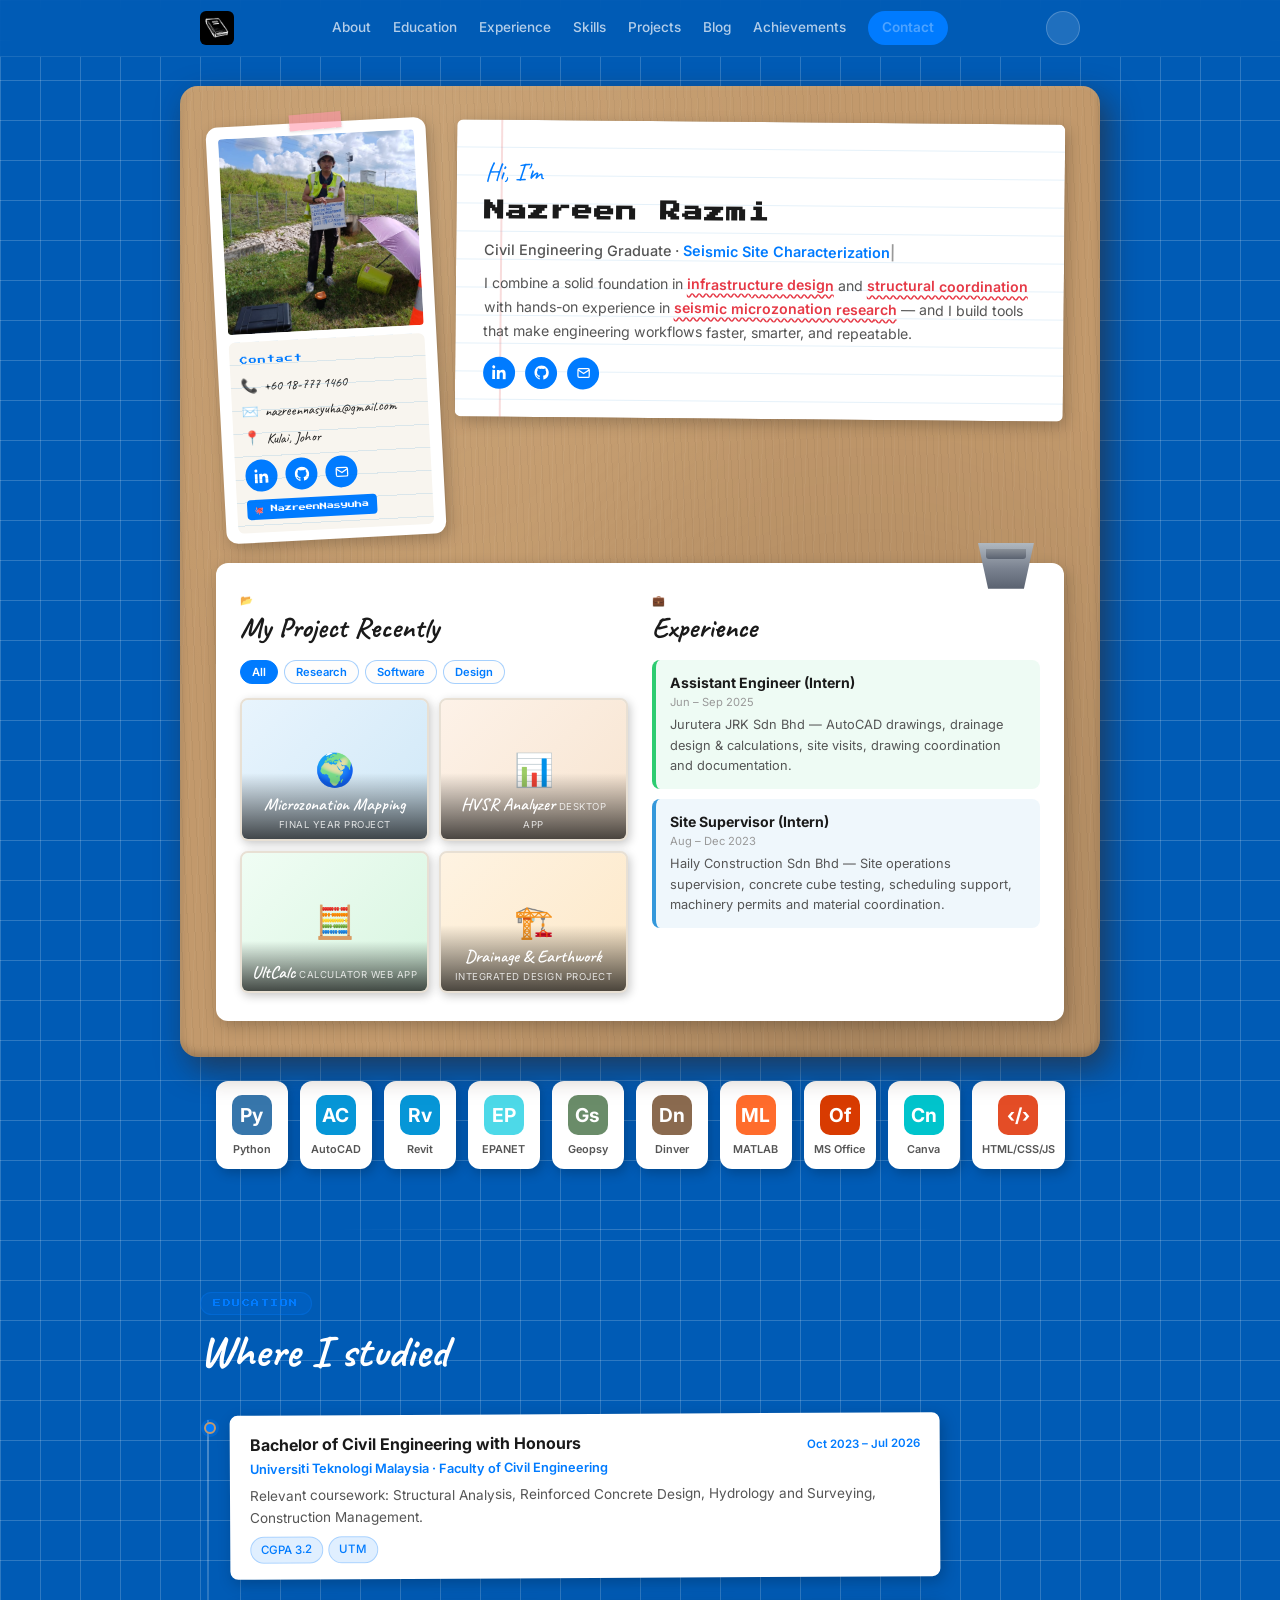
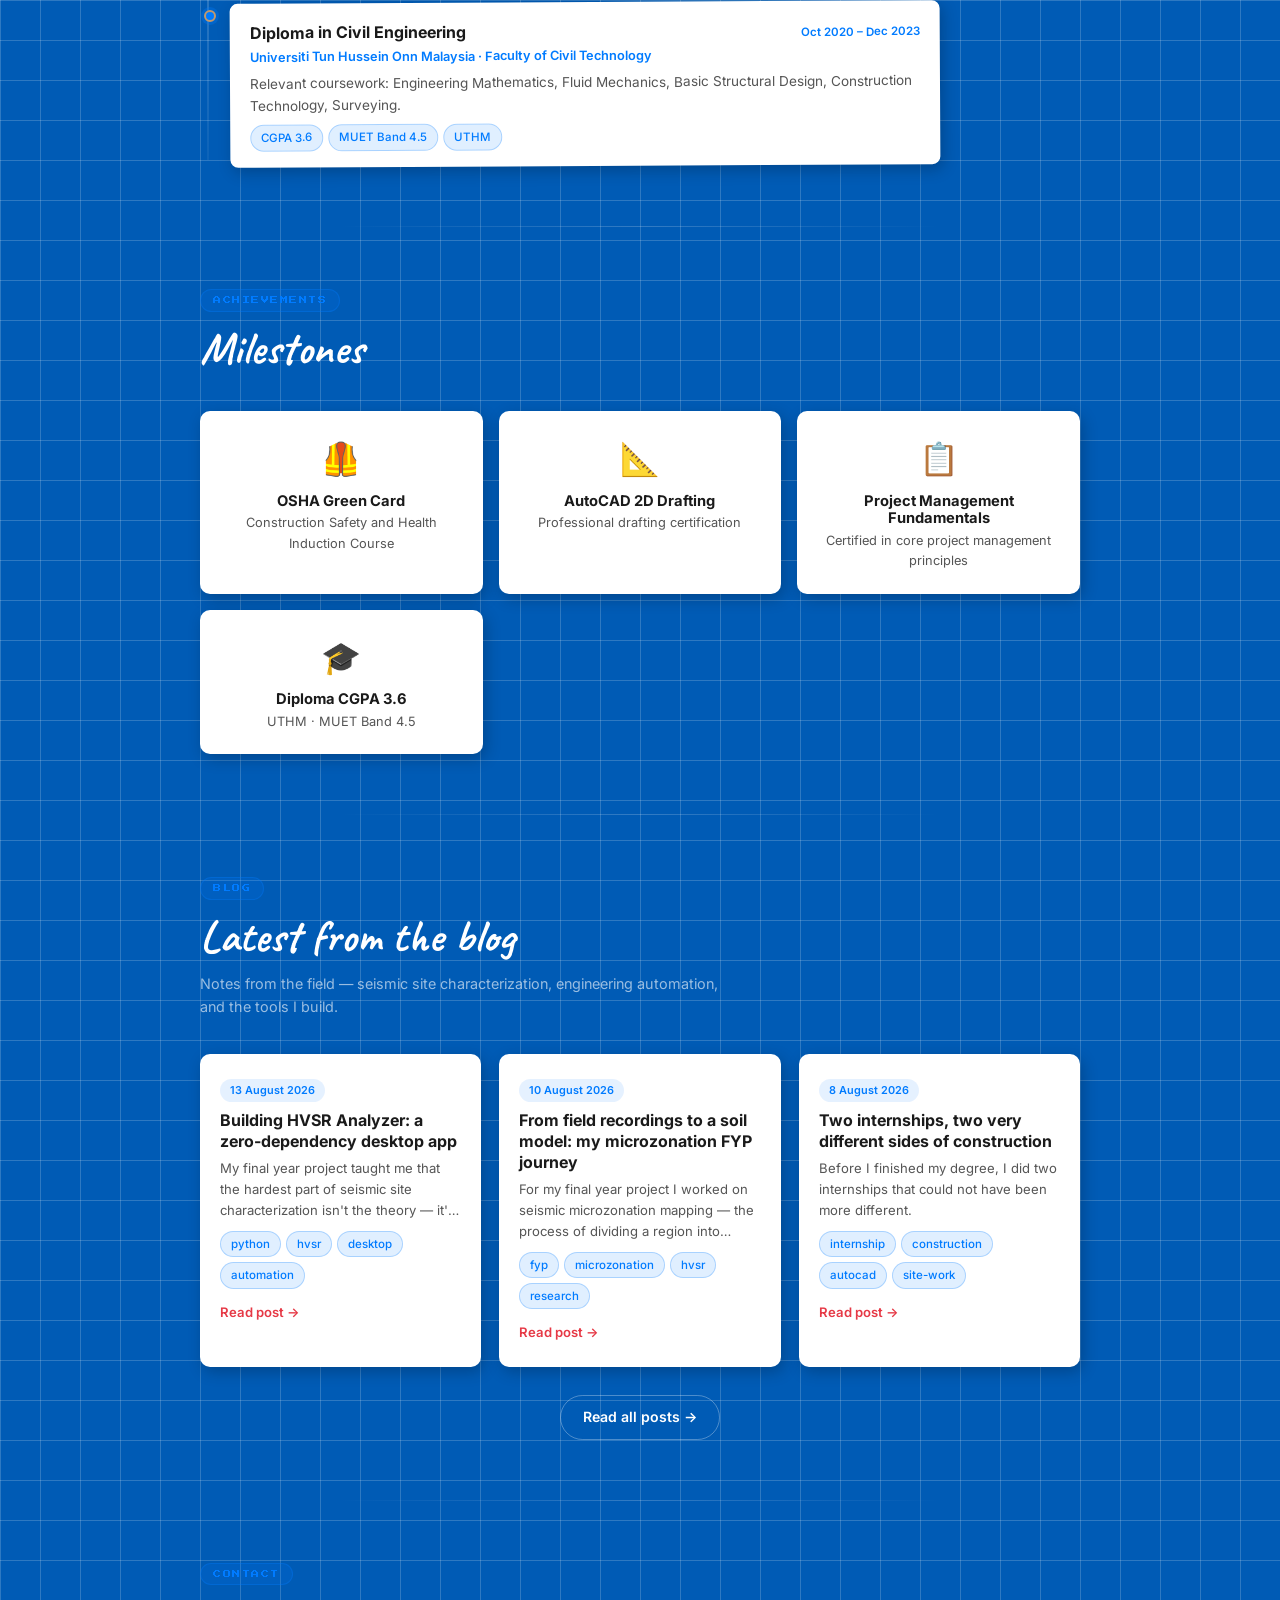
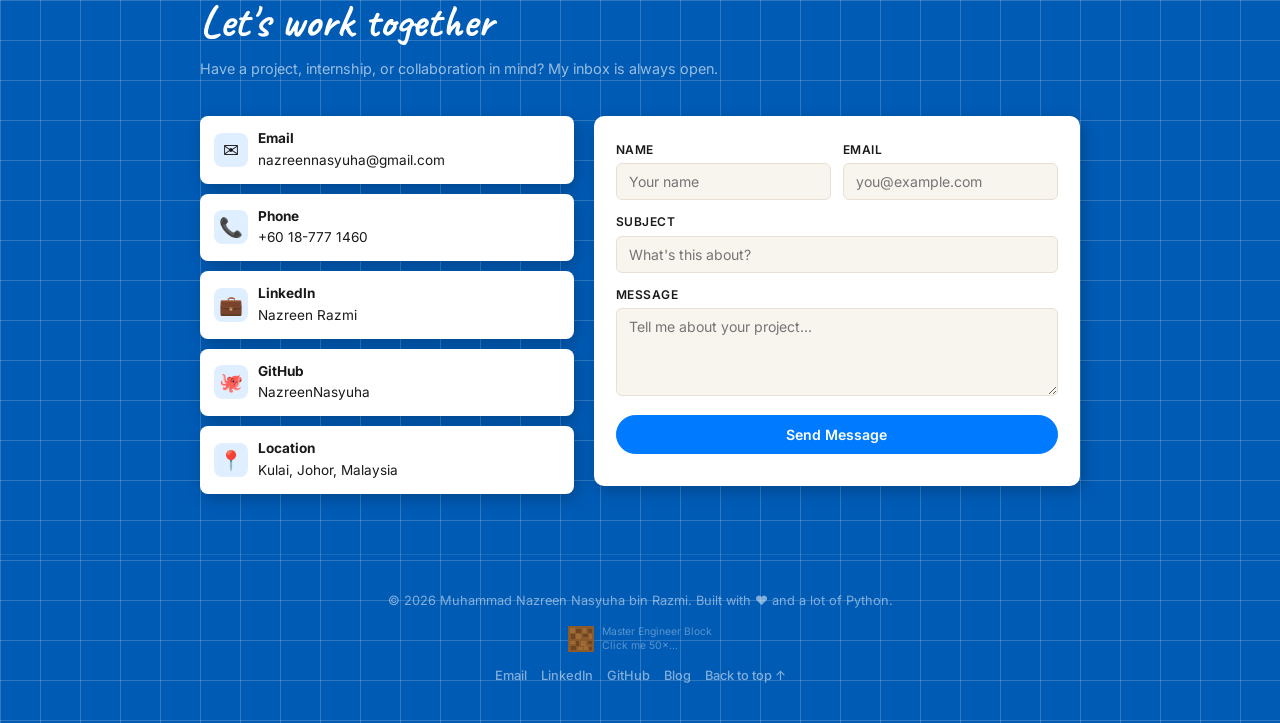
==== commit 860b33f0: "Adjust change" ====
--- a/index.html
+++ b/index.html
@@ -58,7 +58,7 @@
             <div class="contact-label">Contact</div>
             <div class="contact-line">
               <span class="c-icon">📞</span>
-              <a href="tel:+60187771460" id="phoneCopy" data-copy="+60187771460">+62-81227530801</a>
+              <a href="tel:+60187771460" id="phoneCopy" data-copy="+60187771460">+60 18-777 1460</a>
             </div>
             <div class="contact-line">
               <span class="c-icon">✉️</span>
